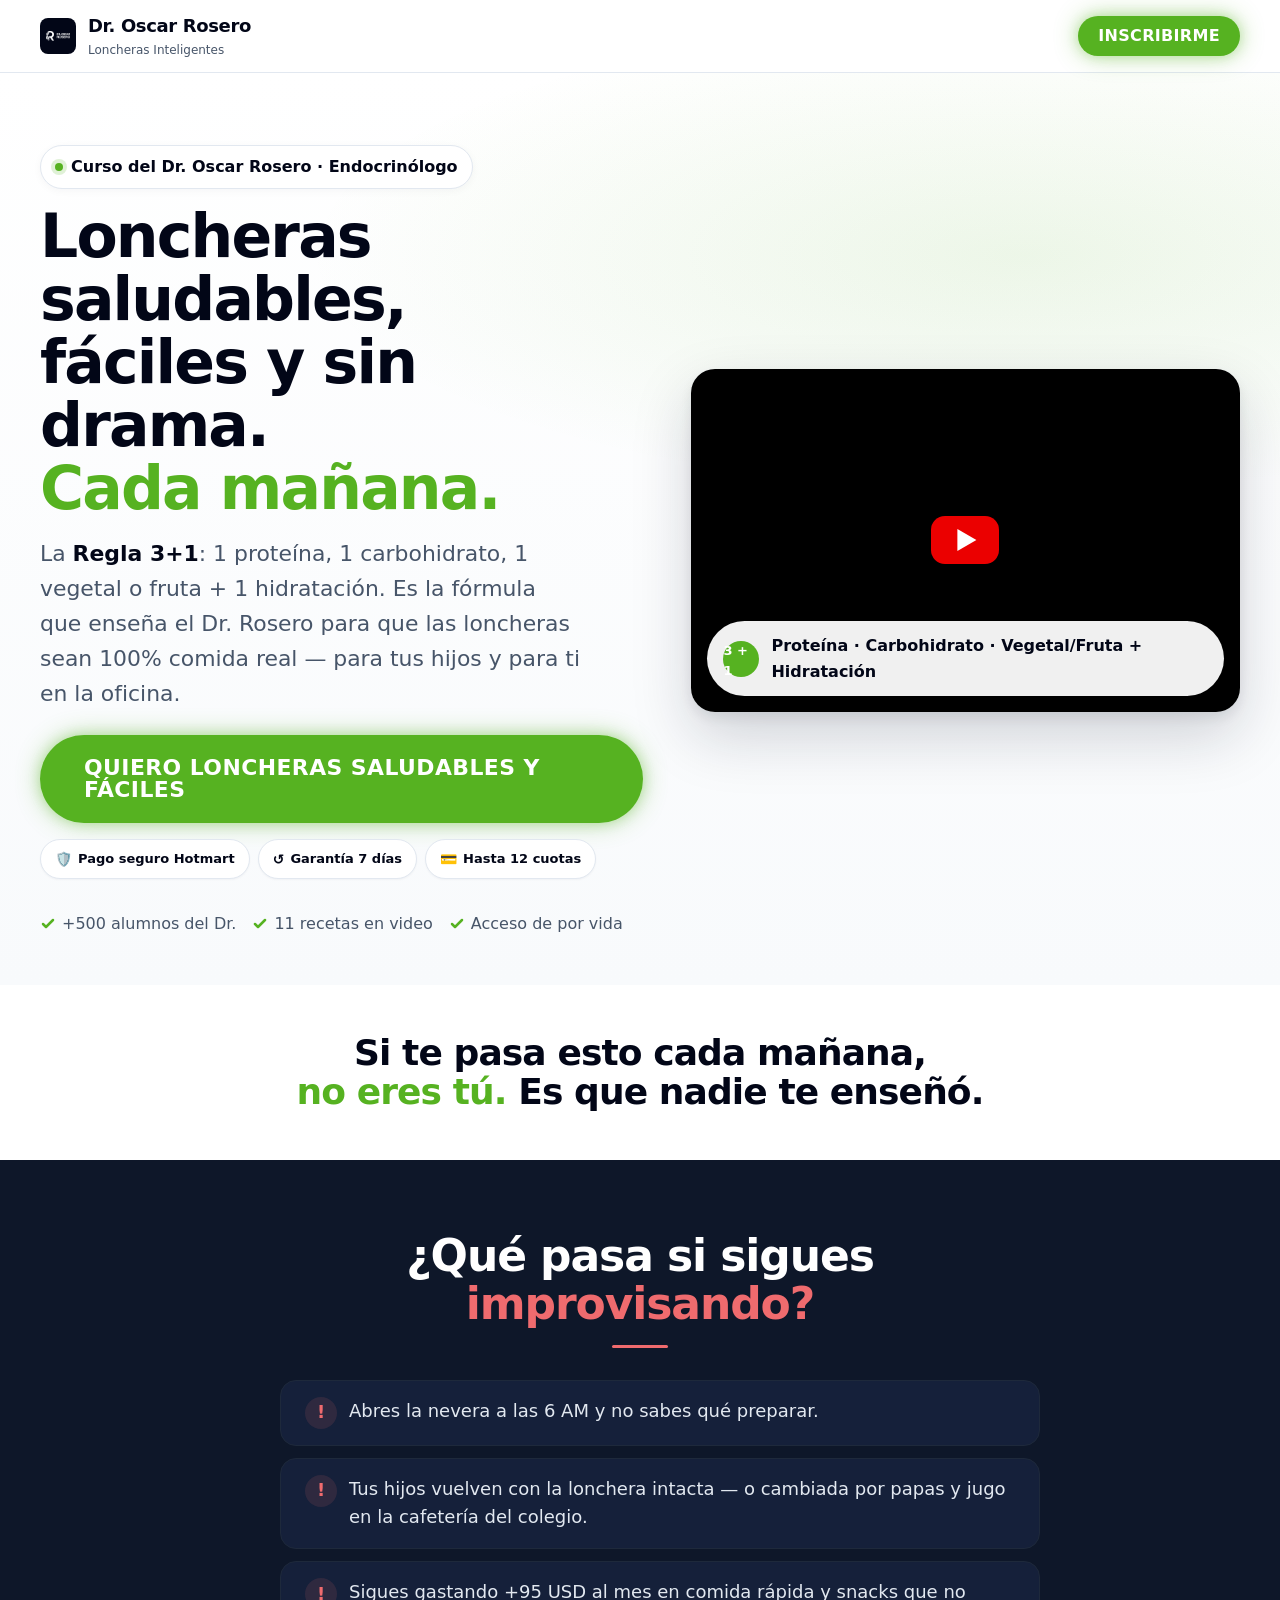
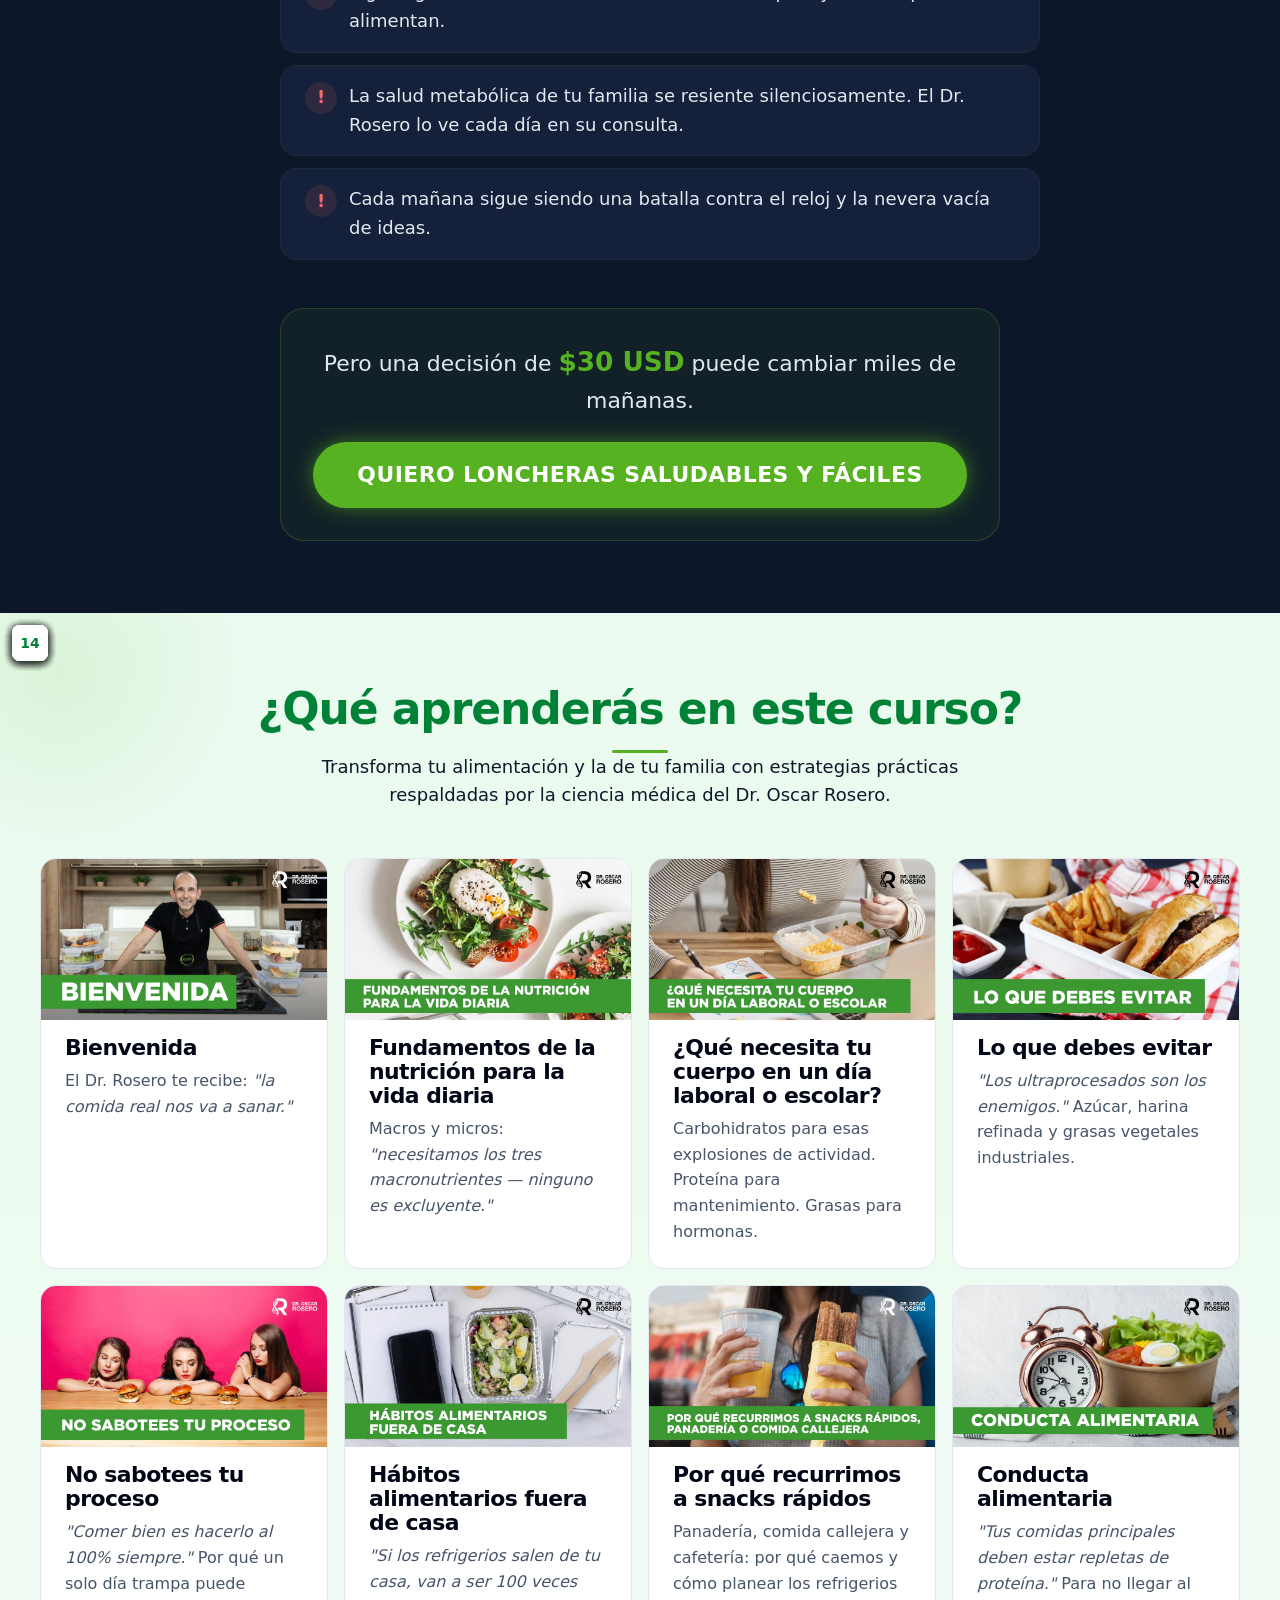
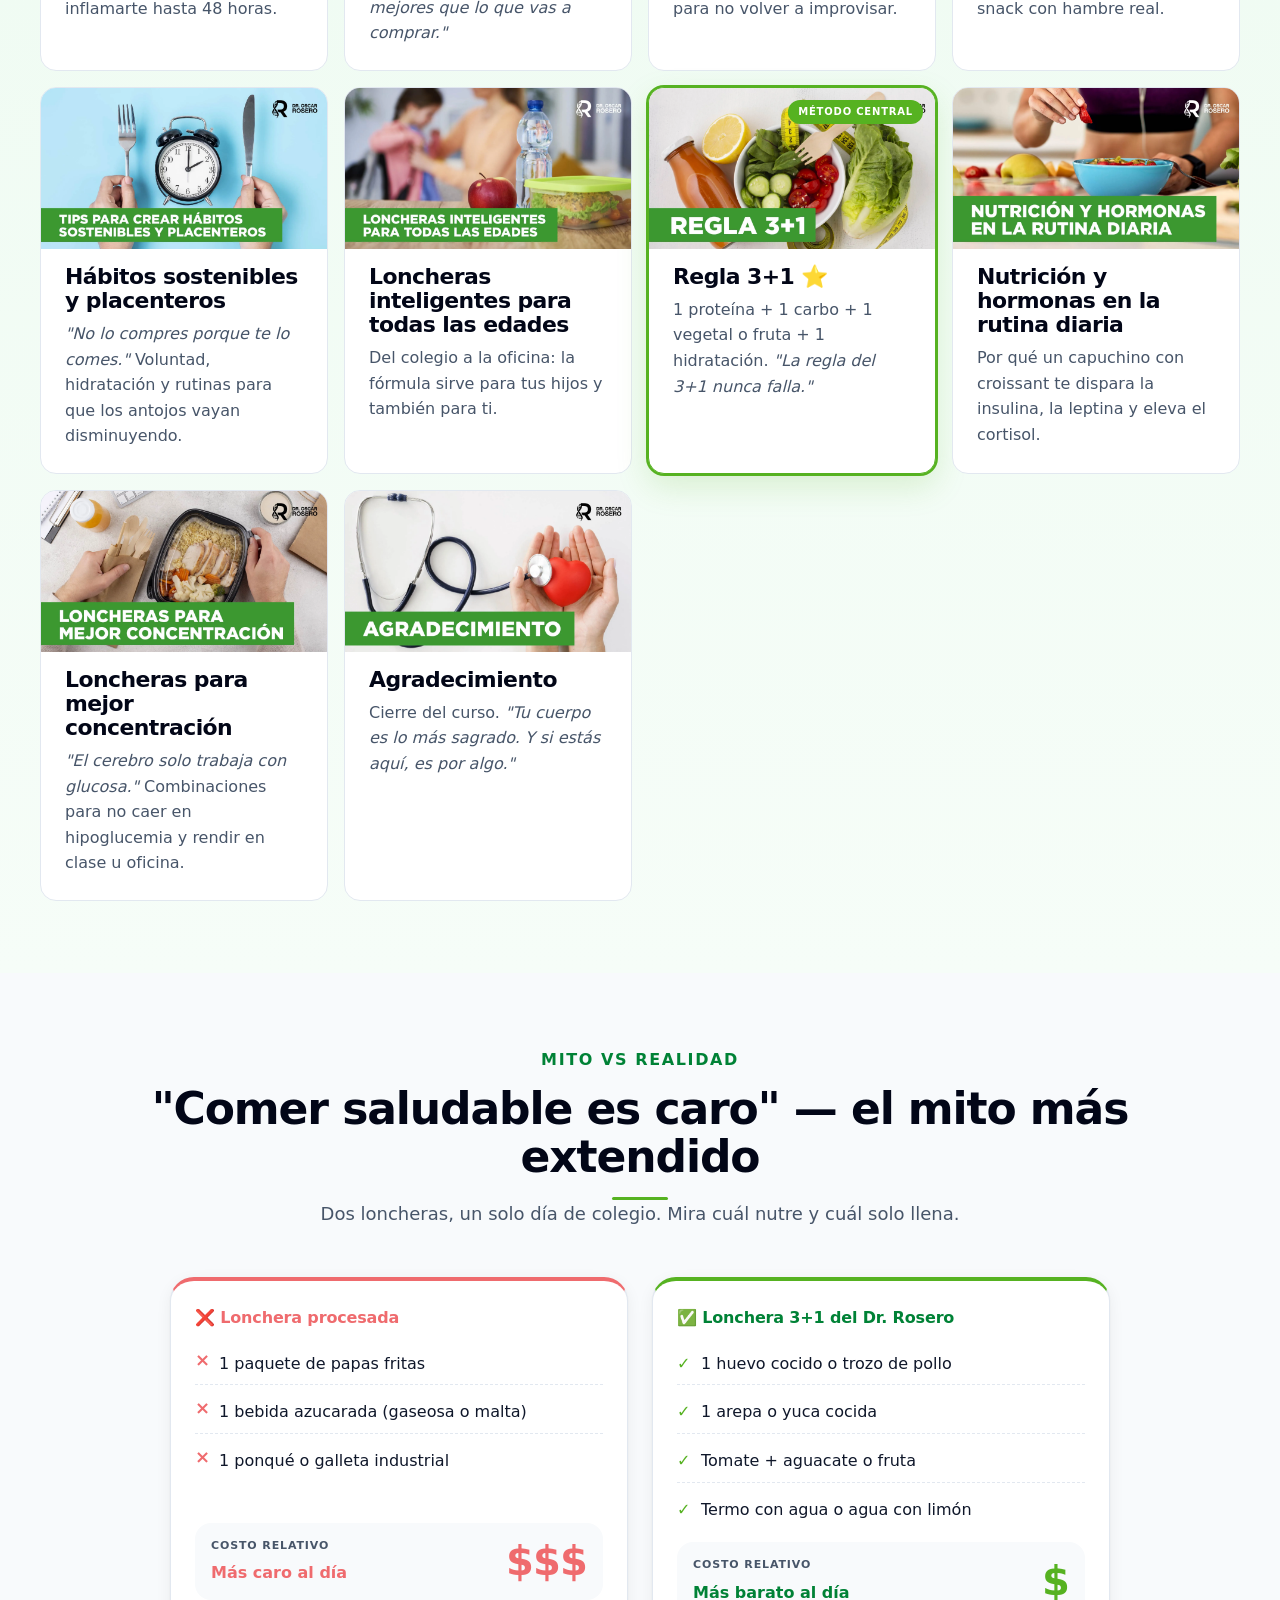
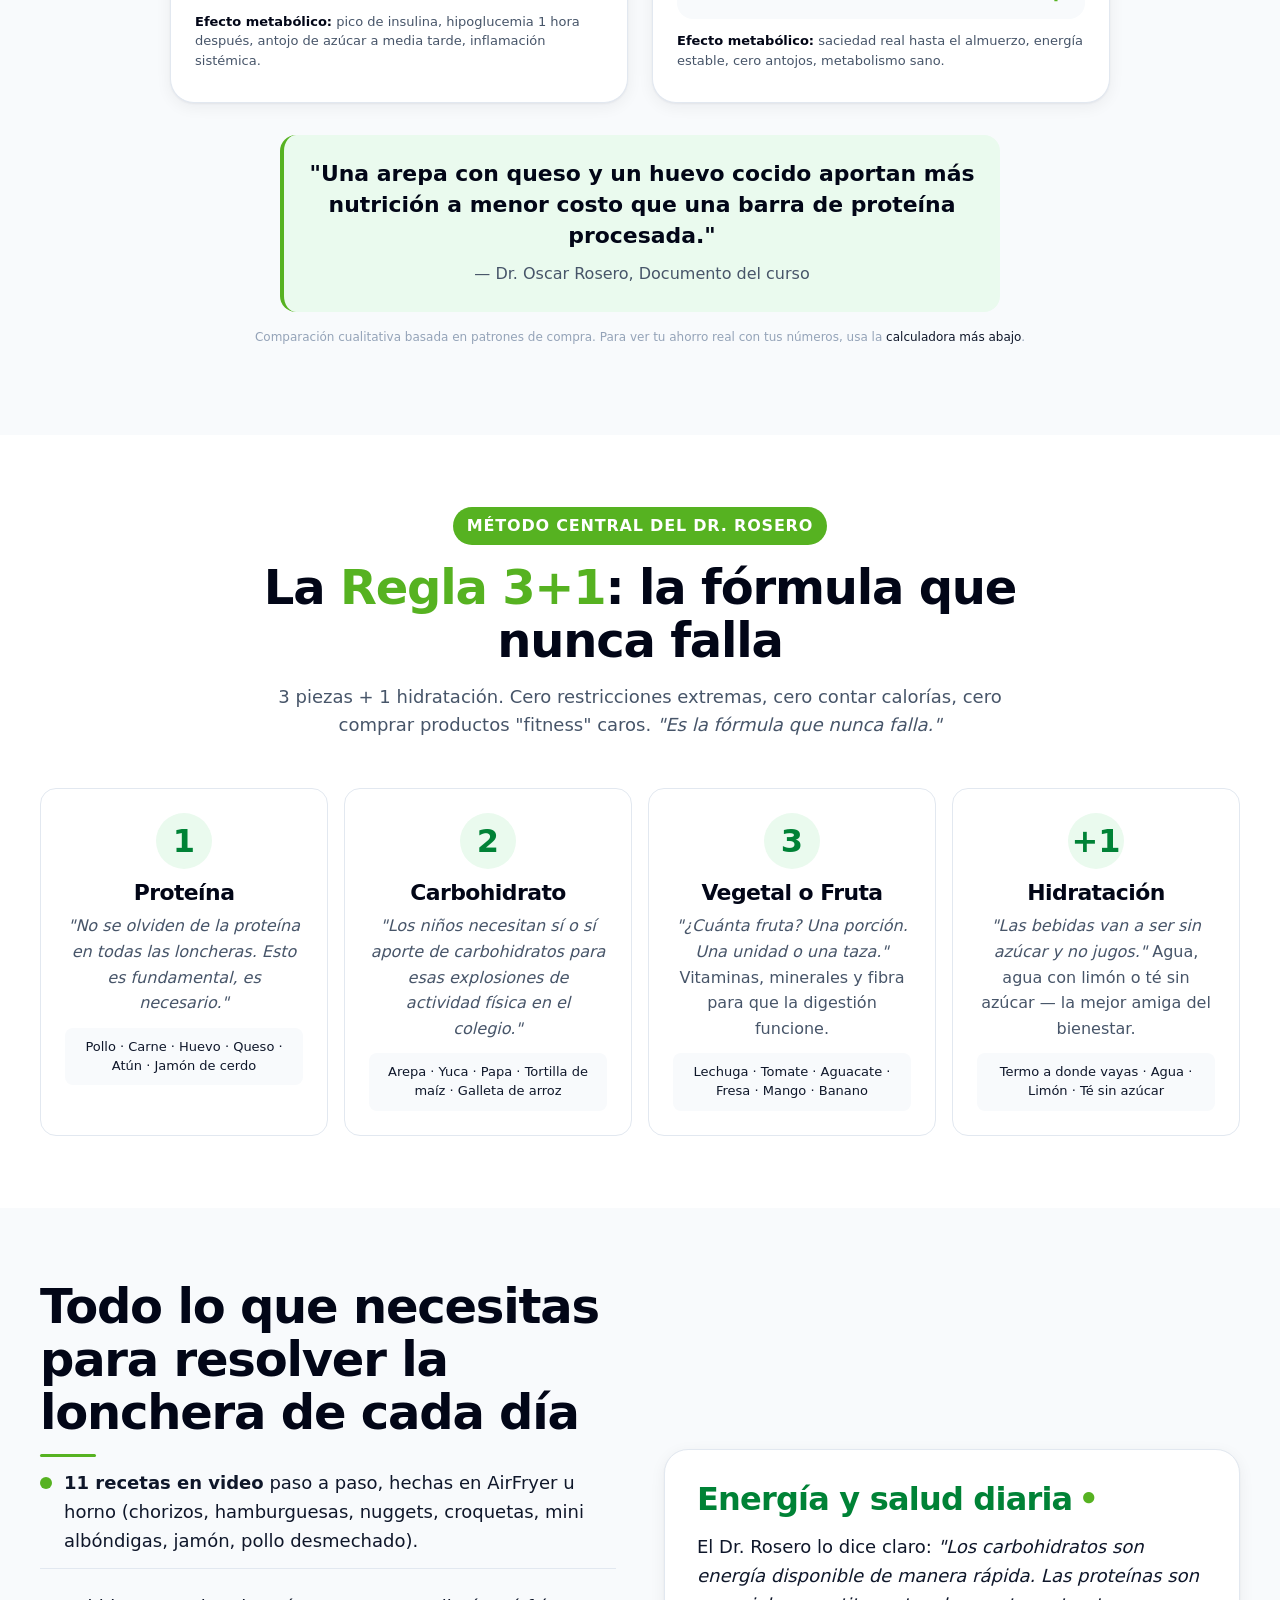
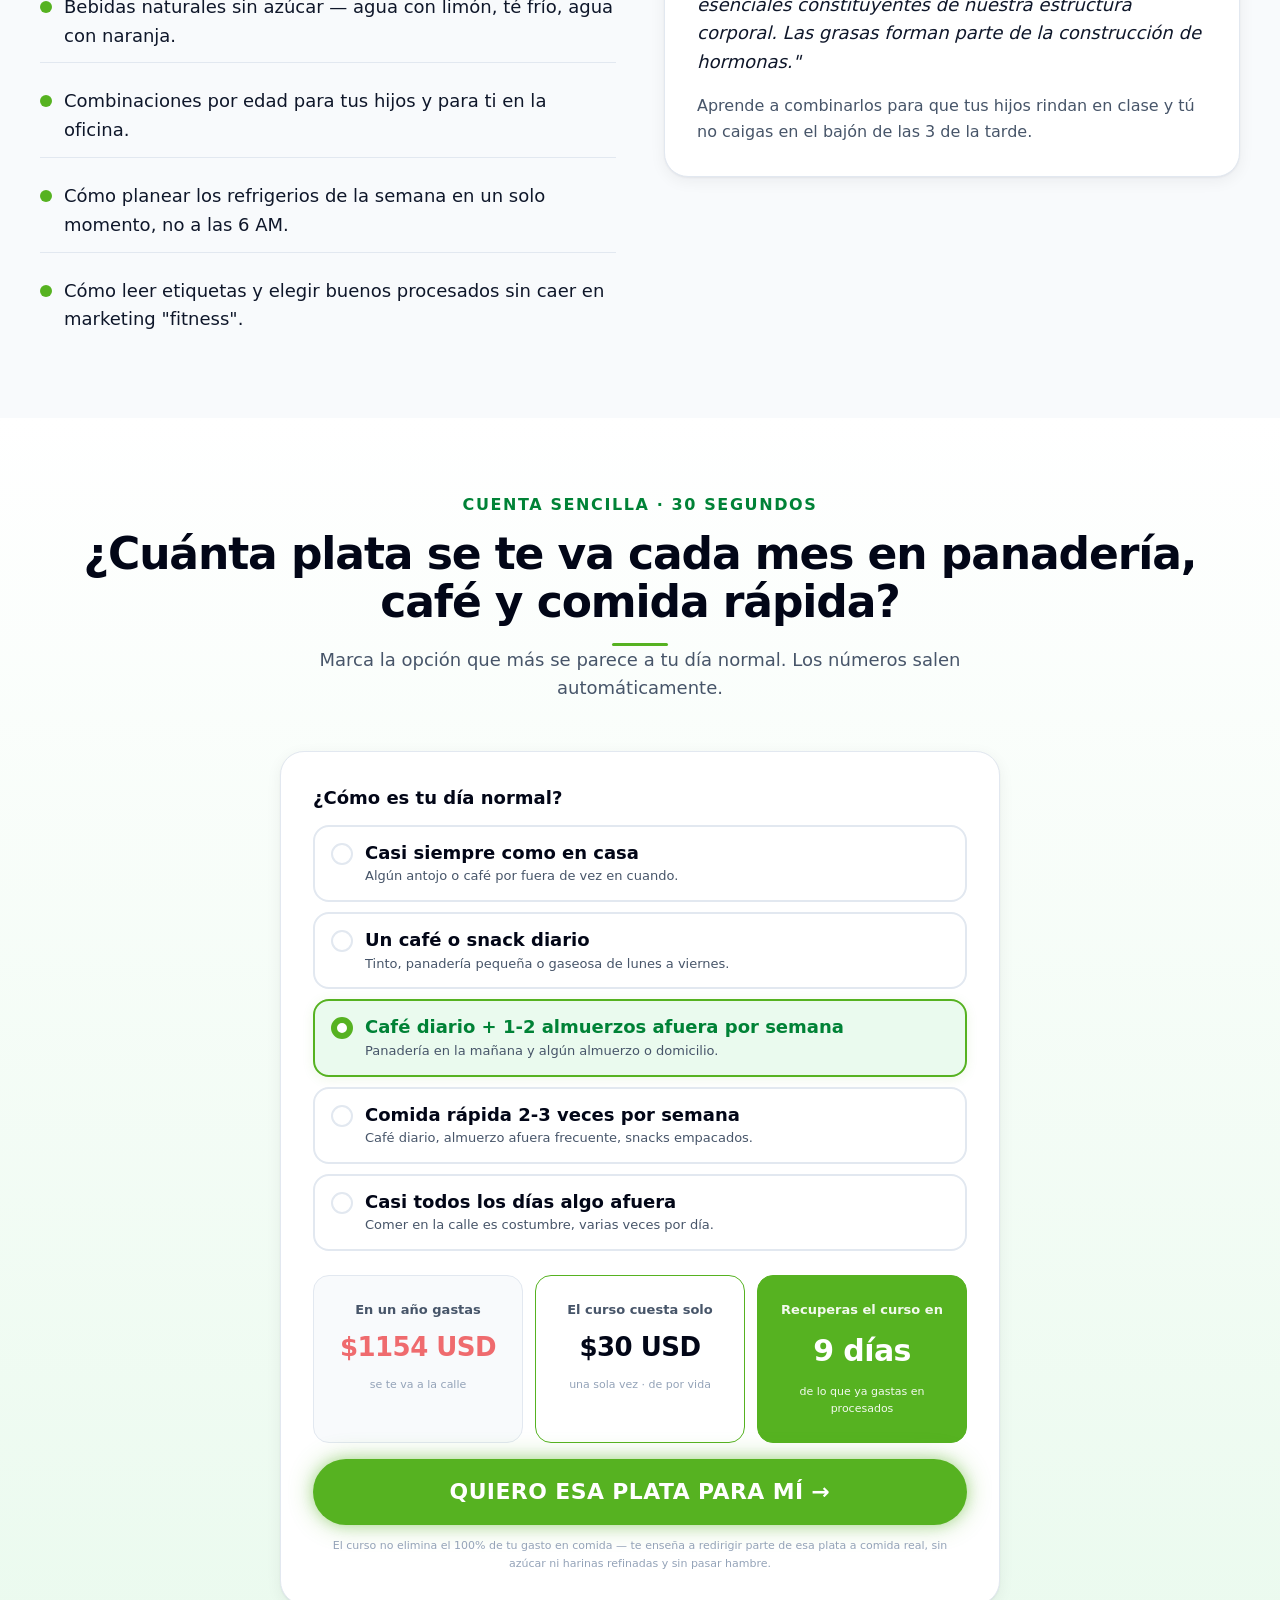
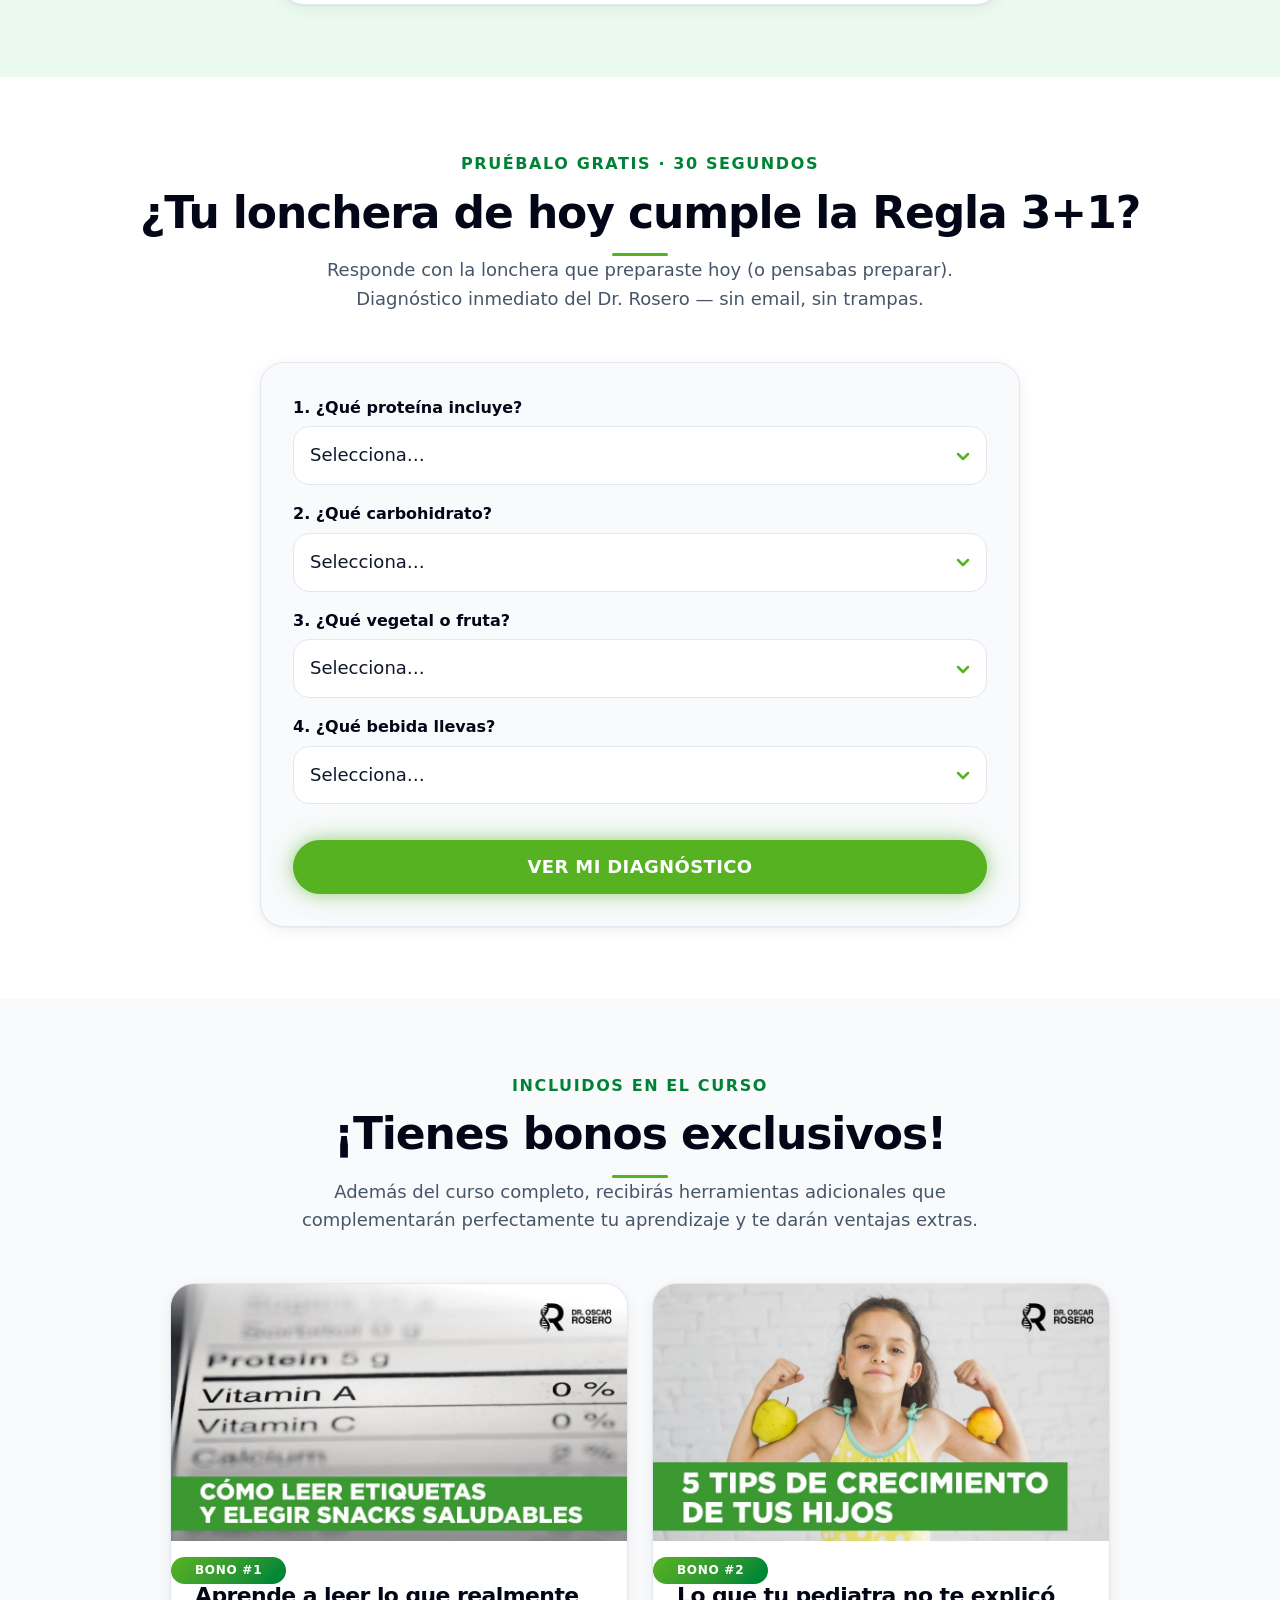
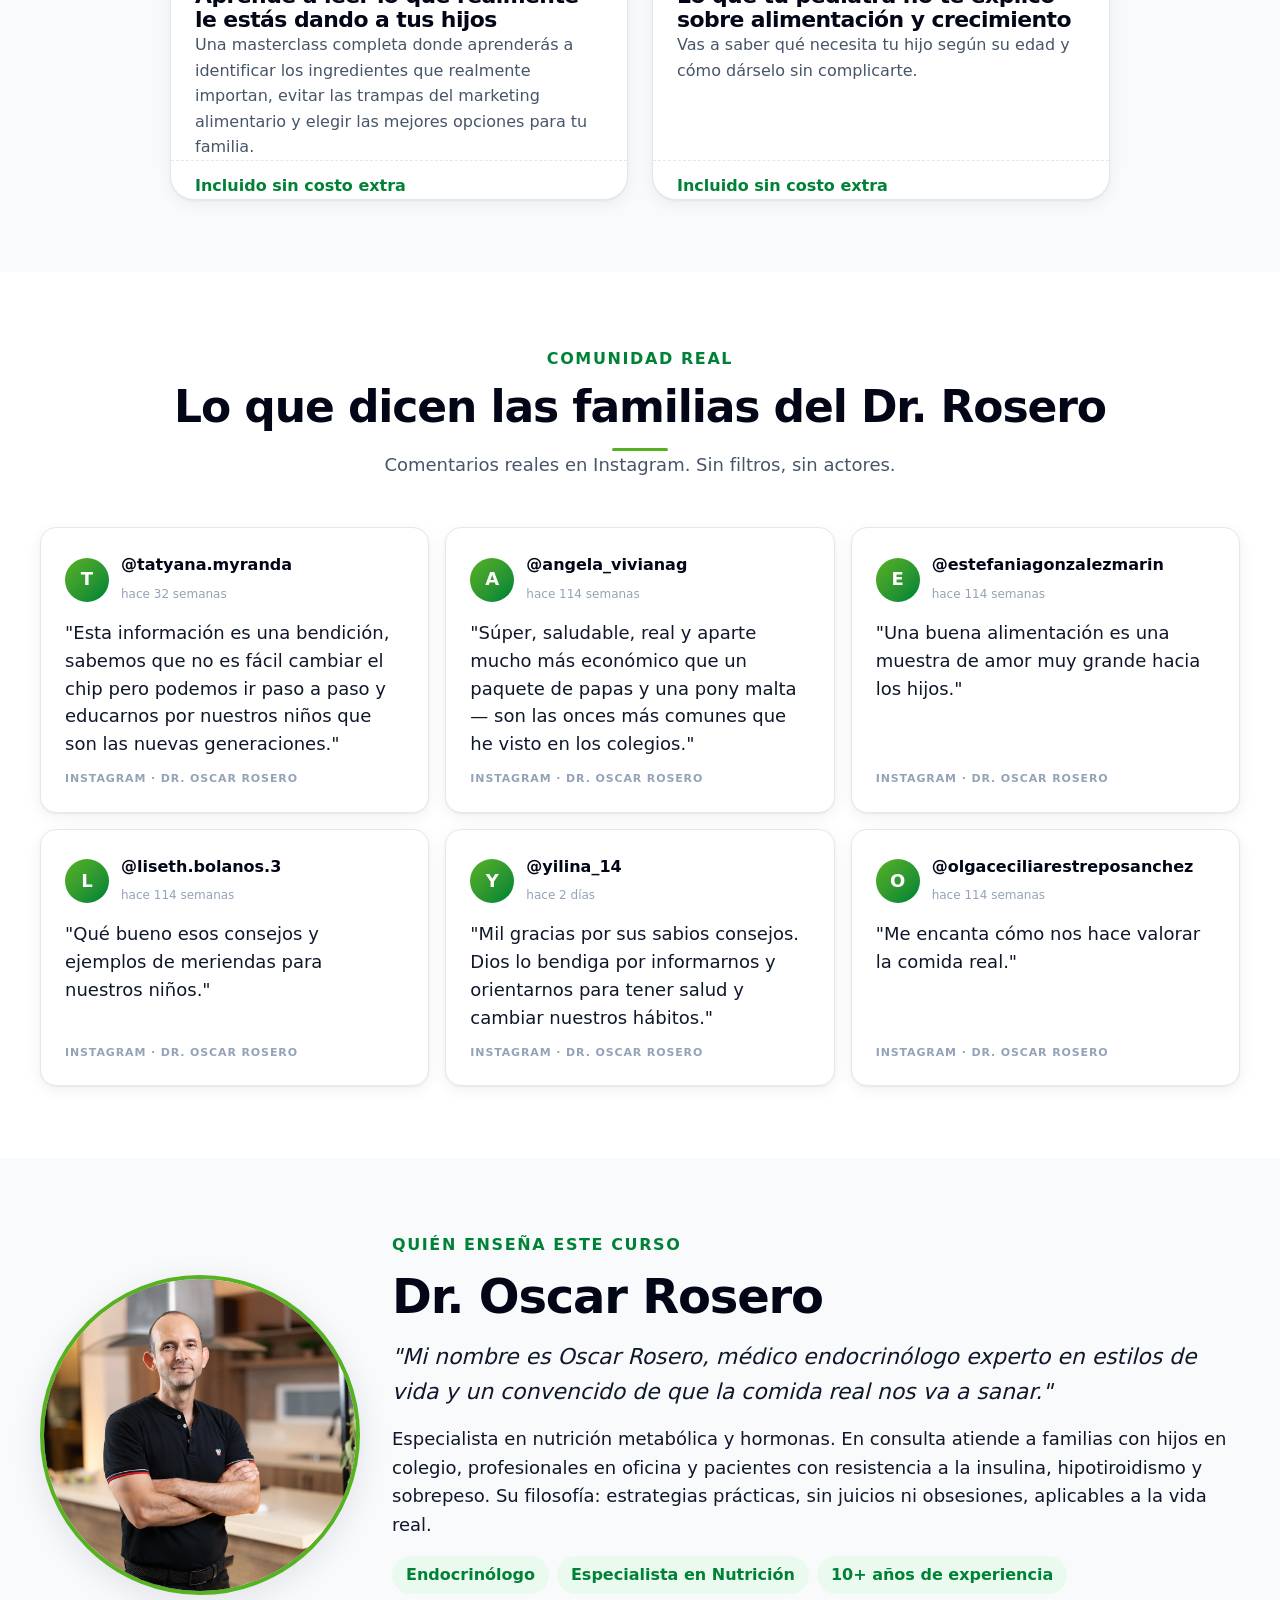
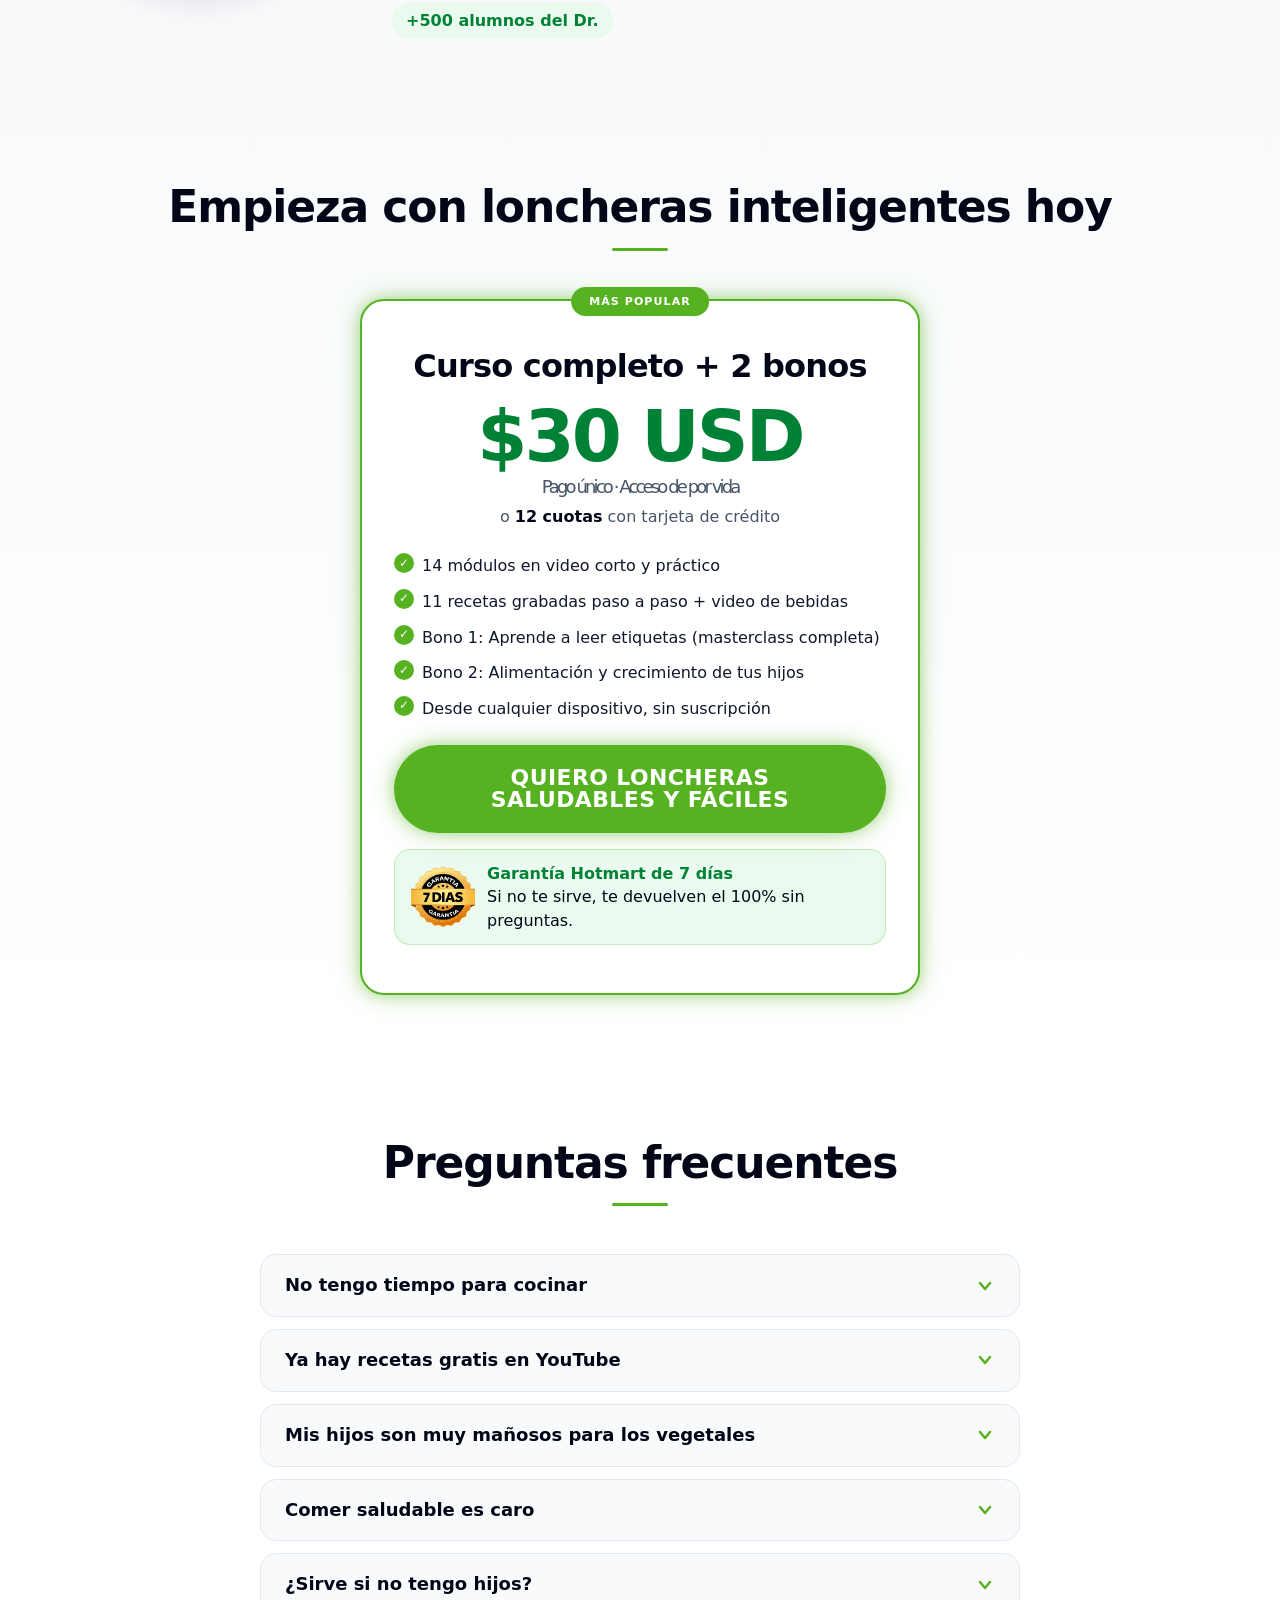
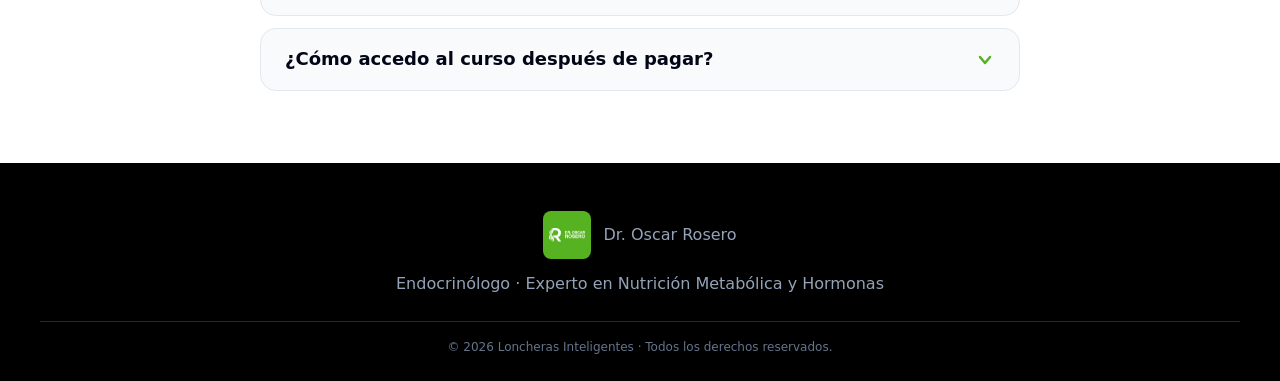
==== index.html @ 7dd89974 "Initial preview deploy: landing Dr. Rosero" ====
<!doctype html>
<html lang="es-CO">
<head>
  <meta charset="utf-8" />
  <meta name="viewport" content="width=device-width, initial-scale=1, viewport-fit=cover" />
  <meta name="theme-color" content="#56b221" />
  <meta name="color-scheme" content="light" />

  <title>Loncheras Inteligentes — Dr. Oscar Rosero | Nutrición Práctica para Todas las Edades</title>
  <meta name="description" content="Aprende la Regla 3+1 del Dr. Oscar Rosero (médico endocrinólogo) y prepara loncheras saludables, fáciles y sin drama cada mañana. Acceso de por vida, 11 recetas en video y 7 días de garantía Hotmart." />
  <meta name="author" content="Dr. Oscar Rosero" />
  <meta name="robots" content="index, follow, max-image-preview:large" />
  <link rel="canonical" href="https://academiacomidareal.com/cursoloncheras/" />

  <meta property="og:site_name" content="Academia Comida Real" />
  <meta property="og:title" content="Loncheras Inteligentes — Método 3+1 del Dr. Oscar Rosero" />
  <meta property="og:description" content="Loncheras saludables, fáciles y sin drama cada mañana. La Regla 3+1 del Dr. Oscar Rosero (endocrinólogo) — 11 recetas en video, 2 bonos, garantía 7 días y acceso de por vida por $30 USD." />
  <meta property="og:type" content="website" />
  <meta property="og:locale" content="es_CO" />
  <meta property="og:url" content="https://academiacomidareal.com/cursoloncheras/" />
  <meta property="og:image" content="https://academiacomidareal.com/cursoloncheras/_astro/fondoherohd.DjrrRnXe.png" />
  <meta property="og:image:alt" content="Dr. Oscar Rosero en su cocina, rodeado de loncheras inteligentes preparadas con la Regla 3+1." />

  <meta name="twitter:card" content="summary_large_image" />
  <meta name="twitter:title" content="Loncheras Inteligentes — Método 3+1 del Dr. Oscar Rosero" />
  <meta name="twitter:description" content="Loncheras saludables, fáciles y sin drama cada mañana. La Regla 3+1 del Dr. Rosero — 11 recetas, garantía 7 días, $30 USD." />
  <meta name="twitter:image" content="https://academiacomidareal.com/cursoloncheras/_astro/fondoherohd.DjrrRnXe.png" />
  <meta name="twitter:image:alt" content="Dr. Oscar Rosero en su cocina con loncheras inteligentes." />

  <link rel="apple-touch-icon" sizes="180x180" href="assets/imgs/logo-doc.webp" />

  <link rel="preconnect" href="https://i.ytimg.com" />
  <link rel="preload" as="image" href="assets/imgs/hero-bg.png" fetchpriority="high" />
  <link rel="stylesheet" href="styles/styles.css" />
  <link rel="icon" href="data:image/svg+xml,%3Csvg xmlns='http://www.w3.org/2000/svg' viewBox='0 0 32 32'%3E%3Crect width='32' height='32' fill='%2356b221'/%3E%3Ctext x='16' y='22' font-family='sans-serif' font-weight='800' font-size='16' text-anchor='middle' fill='white'%3ER%3C/text%3E%3C/svg%3E" />

  <script src="scripts/lite-yt.js" defer></script>
  <script src="scripts/currency-switcher.js" defer></script>
  <script src="scripts/calculadora.js" defer></script>
  <script src="scripts/test-3plus1.js" defer></script>
  <script src="scripts/sticky-cta.js" defer></script>

  <script type="application/ld+json">
  {
    "@context": "https://schema.org",
    "@graph": [
      {
        "@type": "Physician",
        "@id": "https://academiacomidareal.com/#dr-oscar-rosero",
        "name": "Dr. Oscar Rosero",
        "givenName": "Oscar",
        "familyName": "Rosero",
        "honorificPrefix": "Dr.",
        "jobTitle": "Médico Endocrinólogo y Experto en Nutrición",
        "medicalSpecialty": "Endocrinology",
        "description": "Médico endocrinólogo, especialista en nutrición metabólica y hormonas. Atiende a familias con hijos en colegio, profesionales en oficina y pacientes con resistencia a la insulina, hipotiroidismo y sobrepeso.",
        "image": "https://academiacomidareal.com/cursoloncheras/_astro/perfil.C2W6YvTV_1BhHdY.webp",
        "url": "https://academiacomidareal.com/"
      },
      {
        "@type": "Course",
        "name": "Loncheras Inteligentes: Nutrición Práctica para Todas las Edades",
        "description": "Curso del Dr. Oscar Rosero (médico endocrinólogo) que enseña la Regla 3+1 para preparar loncheras nutritivas, prácticas y reales en menos de 10 minutos al día.",
        "url": "https://academiacomidareal.com/cursoloncheras/",
        "image": "https://academiacomidareal.com/cursoloncheras/_astro/fondoherohd.DjrrRnXe.png",
        "inLanguage": "es-CO",
        "educationalLevel": "Beginner",
        "audience": {
          "@type": "EducationalAudience",
          "educationalRole": "Madres, padres, profesionales y estudiantes"
        },
        "provider": {
          "@type": "Organization",
          "name": "Academia Comida Real",
          "url": "https://academiacomidareal.com/"
        },
        "instructor": { "@id": "https://academiacomidareal.com/#dr-oscar-rosero" },
        "hasCourseInstance": {
          "@type": "CourseInstance",
          "courseMode": "Online",
          "courseWorkload": "PT3H",
          "inLanguage": "es-CO",
          "offers": {
            "@type": "Offer",
            "price": "30",
            "priceCurrency": "USD",
            "availability": "https://schema.org/InStock",
            "url": "https://pay.hotmart.com/K100999555X",
            "validFrom": "2026-01-01"
          }
        },
        "offers": {
          "@type": "Offer",
          "price": "30",
          "priceCurrency": "USD",
          "availability": "https://schema.org/InStock",
          "url": "https://pay.hotmart.com/K100999555X"
        }
      },
      {
        "@type": "FAQPage",
        "mainEntity": [
          {
            "@type": "Question",
            "name": "No tengo tiempo para cocinar",
            "acceptedAnswer": {
              "@type": "Answer",
              "text": "El Dr. Rosero lo dice claro: si los refrigerios salen de tu casa son 100 veces mejores. Las recetas duran entre 5 y 15 minutos, usan ingredientes que ya tienes y muchas se preparan con AirFryer u horno. La clase de hábitos sostenibles te enseña a planear los refrigerios de la semana en un solo momento."
            }
          },
          {
            "@type": "Question",
            "name": "Ya hay recetas gratis en YouTube",
            "acceptedAnswer": {
              "@type": "Answer",
              "text": "Recetas sí. Lo que no encuentras gratis es el sistema: la Regla 3+1, el orden correcto de los alimentos, las combinaciones por edad y qué hacer si tu hijo tiene sobrepeso, hipotiroidismo o resistencia a la insulina. Aquí compras un protocolo médico validado por un endocrinólogo."
            }
          },
          {
            "@type": "Question",
            "name": "Mis hijos son muy mañosos para los vegetales",
            "acceptedAnswer": {
              "@type": "Answer",
              "text": "El Dr. Rosero lo responde literal: al convertir esas verduras en muffins salados o croquetas, los niños las consumen sin problema. El curso incluye recetas pensadas para niños selectivos: muffins de espinaca y queso, croquetas de atún, mini albóndigas, nuggets caseros."
            }
          },
          {
            "@type": "Question",
            "name": "Comer saludable es caro",
            "acceptedAnswer": {
              "@type": "Answer",
              "text": "Es el mito más arraigado. El Dr. Rosero responde: una arepa con queso y un huevo cocido aportan más nutrición a menor costo que una barra de proteína procesada. Además el Bono 1 te enseña a leer etiquetas y comprar buenos procesados sin caer en marketing engañoso."
            }
          },
          {
            "@type": "Question",
            "name": "¿Sirve si no tengo hijos?",
            "acceptedAnswer": {
              "@type": "Answer",
              "text": "Sí. El método aplica igual para adultos en oficina, estudiantes universitarios y cualquier persona que necesite comer fuera de casa con energía estable, sin caer en café+croissant a media mañana."
            }
          },
          {
            "@type": "Question",
            "name": "¿Cómo accedo al curso después de pagar?",
            "acceptedAnswer": {
              "@type": "Answer",
              "text": "Inmediatamente. El pago se procesa por Hotmart con tarjeta de crédito hasta 12 cuotas, PSE, Nequi o débito. Recibes acceso de por vida desde cualquier dispositivo. Si por cualquier razón no te sirve, tienes 7 días de garantía Hotmart con devolución del 100% sin preguntas."
            }
          }
        ]
      }
    ]
  }
  </script>
</head>
<body>

  <a class="sr-only" href="#contenido">Saltar al contenido</a>

  <!-- ============== HEADER ============== -->
  <header class="site-header">
    <div class="container site-header__inner">
      <a class="brand" href="/" aria-label="Inicio · Dr. Oscar Rosero">
        <img class="brand-logo" src="assets/imgs/logo-doc.webp" alt="Dr. Oscar Rosero – Loncheras Inteligentes" width="36" height="36" />
        <span>
          Dr. Oscar Rosero
          <small>Loncheras Inteligentes</small>
        </span>
      </a>
      <nav class="header-actions" aria-label="Navegación principal">
        <a class="btn header-cta" href="https://pay.hotmart.com/K100999555X" target="_blank" rel="noopener noreferrer">Inscribirme</a>
      </nav>
    </div>
  </header>

  <main id="contenido">

    <!-- ============== HERO (split layout) ============== -->
    <section class="hero" id="hero" aria-labelledby="hero-title">
      <div class="container hero__grid">
        <div class="hero__copy">
          <span class="hero__badge">
            <span class="hero__badge-dot" aria-hidden="true"></span>
            Curso del Dr. Oscar Rosero · Endocrinólogo
          </span>
          <h1 id="hero-title">
            Loncheras saludables,<br>
            fáciles y sin drama.<br>
            <span class="accent">Cada mañana.</span>
          </h1>
          <p class="hero__sub">
            La <strong>Regla 3+1</strong>: 1 proteína, 1 carbohidrato, 1 vegetal o fruta + 1 hidratación. Es la fórmula que enseña el Dr. Rosero para que las loncheras sean 100% comida real — para tus hijos y para ti en la oficina.
          </p>
          <div class="hero__cta-row">
            <a class="btn btn--lg" href="#oferta">Quiero loncheras saludables y fáciles</a>
          </div>
          <div class="trust-badges" aria-label="Garantías y respaldo">
            <span class="trust-badge"><span class="trust-badge__icon">🛡️</span> Pago seguro Hotmart</span>
            <span class="trust-badge"><span class="trust-badge__icon">↺</span> Garantía 7 días</span>
            <span class="trust-badge"><span class="trust-badge__icon">💳</span> Hasta 12 cuotas</span>
          </div>
          <ul class="hero__trust">
            <li>+500 alumnos del Dr.</li>
            <li>11 recetas en video</li>
            <li>Acceso de por vida</li>
          </ul>
        </div>

        <figure class="hero__visual">
          <lite-youtube
            videoid="yyLKWh-pckg"
            title="Curso Loncheras Inteligentes — Dr. Oscar Rosero"
            style="background-image: url('assets/imgs/hero-bg.png')">
            <span class="sr-only">Reproducir video de presentación del Dr. Oscar Rosero</span>
          </lite-youtube>
          <figcaption class="hero__caption" aria-hidden="true">
            <span class="hero__caption-rule">3 + 1</span>
            <span>Proteína · Carbohidrato · Vegetal/Fruta + Hidratación</span>
          </figcaption>
        </figure>
      </div>
    </section>

    <!-- ============== TRANSITION: "no eres tú" ============== -->
    <section class="transition-section" id="transicion" aria-labelledby="transicion-title">
      <div class="container">
        <h2 id="transicion-title">
          Si te pasa esto cada mañana,<br>
          <span class="green">no eres tú.</span> Es que nadie te enseñó.
        </h2>
      </div>
    </section>

    <!-- ============== PAIN POINTS (sección oscura) ============== -->
    <section class="dark-section" id="dolor" aria-labelledby="pain-title">
      <div class="container">
        <h2 id="pain-title">
          ¿Qué pasa si sigues<br>
          <span class="coral">improvisando?</span>
        </h2>
        <div class="divider-dot"></div>

        <ul class="pain-list">
          <li class="pain-item">
            <span class="pain-item__icon" aria-hidden="true">!</span>
            <span>Abres la nevera a las 6 AM y no sabes qué preparar.</span>
          </li>
          <li class="pain-item">
            <span class="pain-item__icon" aria-hidden="true">!</span>
            <span>Tus hijos vuelven con la lonchera intacta — o cambiada por papas y jugo en la cafetería del colegio.</span>
          </li>
          <li class="pain-item">
            <span class="pain-item__icon" aria-hidden="true">!</span>
            <span>Sigues gastando +95 USD al mes en comida rápida y snacks que no alimentan.</span>
          </li>
          <li class="pain-item">
            <span class="pain-item__icon" aria-hidden="true">!</span>
            <span>La salud metabólica de tu familia se resiente silenciosamente. El Dr. Rosero lo ve cada día en su consulta.</span>
          </li>
          <li class="pain-item">
            <span class="pain-item__icon" aria-hidden="true">!</span>
            <span>Cada mañana sigue siendo una batalla contra el reloj y la nevera vacía de ideas.</span>
          </li>
        </ul>

        <div class="midcta">
          <p>Pero una decisión de <strong>$30 USD</strong> puede cambiar miles de mañanas.</p>
          <a class="btn btn--lg" href="#oferta">Quiero loncheras saludables y fáciles</a>
        </div>
      </div>
    </section>

    <!-- ============== ¿QUÉ APRENDERÁS? ============== -->
    <section class="learn-section" aria-labelledby="learn-title">
      <div class="container">
        <div class="section-head">
          <h2 id="learn-title">¿Qué aprenderás en este curso?</h2>
          <div class="divider-dot"></div>
          <p>Transforma tu alimentación y la de tu familia con estrategias prácticas respaldadas por la ciencia médica del Dr. Oscar Rosero.</p>
        </div>

        <!-- 14 módulos en grid responsive (sin carrusel) — thumbnails reales -->
        <div class="modules-grid">
          <article class="module-card">
            <div class="module-card__thumb"><img src="assets/imgs/mod-01-bienvenida.webp" alt="Bienvenida" loading="lazy" width="640" height="360"/></div>
            <span class="module-card__num">01</span>
            <h3>Bienvenida</h3>
            <p>El Dr. Rosero te recibe: <em>"la comida real nos va a sanar."</em></p>
          </article>
          <article class="module-card">
            <div class="module-card__thumb"><img src="assets/imgs/mod-02-fundamentos.webp" alt="Fundamentos de la nutrición" loading="lazy" width="640" height="360"/></div>
            <span class="module-card__num">02</span>
            <h3>Fundamentos de la nutrición para la vida diaria</h3>
            <p>Macros y micros: <em>"necesitamos los tres macronutrientes — ninguno es excluyente."</em></p>
          </article>
          <article class="module-card">
            <div class="module-card__thumb"><img src="assets/imgs/mod-03-cuerpo.webp" alt="Qué necesita tu cuerpo" loading="lazy" width="640" height="360"/></div>
            <span class="module-card__num">03</span>
            <h3>¿Qué necesita tu cuerpo en un día laboral o escolar?</h3>
            <p>Carbohidratos para esas explosiones de actividad. Proteína para mantenimiento. Grasas para hormonas.</p>
          </article>
          <article class="module-card">
            <div class="module-card__thumb"><img src="assets/imgs/mod-04-evitar.webp" alt="Lo que debes evitar" loading="lazy" width="640" height="360"/></div>
            <span class="module-card__num">04</span>
            <h3>Lo que debes evitar</h3>
            <p><em>"Los ultraprocesados son los enemigos."</em> Azúcar, harina refinada y grasas vegetales industriales.</p>
          </article>
          <article class="module-card">
            <div class="module-card__thumb"><img src="assets/imgs/mod-05-saboteo.webp" alt="No sabotees tu proceso" loading="lazy" width="640" height="360"/></div>
            <span class="module-card__num">05</span>
            <h3>No sabotees tu proceso</h3>
            <p><em>"Comer bien es hacerlo al 100% siempre."</em> Por qué un solo día trampa puede inflamarte hasta 48 horas.</p>
          </article>
          <article class="module-card">
            <div class="module-card__thumb"><img src="assets/imgs/mod-06-fuera-casa.webp" alt="Hábitos fuera de casa" loading="lazy" width="640" height="360"/></div>
            <span class="module-card__num">06</span>
            <h3>Hábitos alimentarios fuera de casa</h3>
            <p><em>"Si los refrigerios salen de tu casa, van a ser 100 veces mejores que lo que vas a comprar."</em></p>
          </article>
          <article class="module-card">
            <div class="module-card__thumb"><img src="assets/imgs/mod-07-snacks.webp" alt="Snacks rápidos" loading="lazy" width="640" height="360"/></div>
            <span class="module-card__num">07</span>
            <h3>Por qué recurrimos a snacks rápidos</h3>
            <p>Panadería, comida callejera y cafetería: por qué caemos y cómo planear los refrigerios para no volver a improvisar.</p>
          </article>
          <article class="module-card">
            <div class="module-card__thumb"><img src="assets/imgs/mod-08-conducta.webp" alt="Conducta alimentaria" loading="lazy" width="640" height="360"/></div>
            <span class="module-card__num">08</span>
            <h3>Conducta alimentaria</h3>
            <p><em>"Tus comidas principales deben estar repletas de proteína."</em> Para no llegar al snack con hambre real.</p>
          </article>
          <article class="module-card">
            <div class="module-card__thumb"><img src="assets/imgs/mod-09-habitos.webp" alt="Hábitos sostenibles" loading="lazy" width="640" height="360"/></div>
            <span class="module-card__num">09</span>
            <h3>Hábitos sostenibles y placenteros</h3>
            <p><em>"No lo compres porque te lo comes."</em> Voluntad, hidratación y rutinas para que los antojos vayan disminuyendo.</p>
          </article>
          <article class="module-card">
            <div class="module-card__thumb"><img src="assets/imgs/mod-10-edades.webp" alt="Loncheras para todas las edades" loading="lazy" width="640" height="360"/></div>
            <span class="module-card__num">10</span>
            <h3>Loncheras inteligentes para todas las edades</h3>
            <p>Del colegio a la oficina: la fórmula sirve para tus hijos y también para ti.</p>
          </article>
          <article class="module-card is-feature">
            <div class="module-card__thumb"><img src="assets/imgs/mod-11-regla-3-1.webp" alt="Regla 3+1" loading="lazy" width="640" height="360"/></div>
            <span class="module-card__num">11</span>
            <h3>Regla 3+1 ⭐</h3>
            <p>1 proteína + 1 carbo + 1 vegetal o fruta + 1 hidratación. <em>"La regla del 3+1 nunca falla."</em></p>
          </article>
          <article class="module-card">
            <div class="module-card__thumb"><img src="assets/imgs/mod-12-hormonas.webp" alt="Nutrición y hormonas" loading="lazy" width="640" height="360"/></div>
            <span class="module-card__num">12</span>
            <h3>Nutrición y hormonas en la rutina diaria</h3>
            <p>Por qué un capuchino con croissant te dispara la insulina, la leptina y eleva el cortisol.</p>
          </article>
          <article class="module-card">
            <div class="module-card__thumb"><img src="assets/imgs/mod-13-concentracion.webp" alt="Loncheras para concentración" loading="lazy" width="640" height="360"/></div>
            <span class="module-card__num">13</span>
            <h3>Loncheras para mejor concentración</h3>
            <p><em>"El cerebro solo trabaja con glucosa."</em> Combinaciones para no caer en hipoglucemia y rendir en clase u oficina.</p>
          </article>
          <article class="module-card">
            <div class="module-card__thumb"><img src="assets/imgs/mod-14-agradecimiento.webp" alt="Agradecimiento" loading="lazy" width="640" height="360"/></div>
            <span class="module-card__num">14</span>
            <h3>Agradecimiento</h3>
            <p>Cierre del curso. <em>"Tu cuerpo es lo más sagrado. Y si estás aquí, es por algo."</em></p>
          </article>
        </div>
      </div>
    </section>

    <!-- ============== MITO: COMER SANO ES CARO ============== -->
    <section class="mito-section" id="mito" aria-labelledby="mito-title">
      <div class="container">
        <div class="section-head">
          <span class="eyebrow">Mito vs Realidad</span>
          <h2 id="mito-title">"Comer saludable es caro" — el mito más extendido</h2>
          <div class="divider-dot"></div>
          <p>Dos loncheras, un solo día de colegio. Mira cuál nutre y cuál solo llena.</p>
        </div>

        <div class="mito-grid">
          <article class="mito-card mito-card--bad">
            <span class="mito-card__tag">❌ Lonchera procesada</span>
            <ul class="mito-card__list">
              <li>1 paquete de papas fritas</li>
              <li>1 bebida azucarada (gaseosa o malta)</li>
              <li>1 ponqué o galleta industrial</li>
            </ul>
            <div class="mito-card__cost mito-card__cost--bad">
              <span class="mito-card__cost-label">Costo relativo</span>
              <span class="mito-card__cost-bars" aria-label="Costo alto">$$$</span>
              <span class="mito-card__cost-tag">Más caro al día</span>
            </div>
            <p class="mito-card__effect"><strong>Efecto metabólico:</strong> pico de insulina, hipoglucemia 1 hora después, antojo de azúcar a media tarde, inflamación sistémica.</p>
          </article>

          <article class="mito-card mito-card--good">
            <span class="mito-card__tag">✅ Lonchera 3+1 del Dr. Rosero</span>
            <ul class="mito-card__list">
              <li>1 huevo cocido o trozo de pollo</li>
              <li>1 arepa o yuca cocida</li>
              <li>Tomate + aguacate o fruta</li>
              <li>Termo con agua o agua con limón</li>
            </ul>
            <div class="mito-card__cost mito-card__cost--good">
              <span class="mito-card__cost-label">Costo relativo</span>
              <span class="mito-card__cost-bars" aria-label="Costo bajo">$</span>
              <span class="mito-card__cost-tag">Más barato al día</span>
            </div>
            <p class="mito-card__effect"><strong>Efecto metabólico:</strong> saciedad real hasta el almuerzo, energía estable, cero antojos, metabolismo sano.</p>
          </article>
        </div>

        <blockquote class="mito-quote">
          <p>"Una arepa con queso y un huevo cocido aportan más nutrición a menor costo que una barra de proteína procesada."</p>
          <cite>— Dr. Oscar Rosero, Documento del curso</cite>
        </blockquote>

        <p class="mito-disclaimer">Comparación cualitativa basada en patrones de compra. Para ver tu ahorro real con tus números, usa la <a href="#calc">calculadora más abajo</a>.</p>
      </div>
    </section>

    <!-- ============== REGLA 3+1 (NUEVA — destacada) ============== -->
    <section class="regla" id="regla" aria-labelledby="regla-title">
      <div class="container">
        <div class="regla__hero">
          <span class="badge">Método central del Dr. Rosero</span>
          <h2 id="regla-title">
            La <span class="num">Regla 3+1</span>: la fórmula que nunca falla
          </h2>
          <p>3 piezas + 1 hidratación. Cero restricciones extremas, cero contar calorías, cero comprar productos "fitness" caros. <em>"Es la fórmula que nunca falla."</em></p>
        </div>

        <div class="regla-grid">
          <article class="regla-card">
            <div class="regla-card__num">1</div>
            <h3>Proteína</h3>
            <p><em>"No se olviden de la proteína en todas las loncheras. Esto es fundamental, es necesario."</em></p>
            <div class="regla-card__ex">Pollo · Carne · Huevo · Queso · Atún · Jamón de cerdo</div>
          </article>
          <article class="regla-card">
            <div class="regla-card__num">2</div>
            <h3>Carbohidrato</h3>
            <p><em>"Los niños necesitan sí o sí aporte de carbohidratos para esas explosiones de actividad física en el colegio."</em></p>
            <div class="regla-card__ex">Arepa · Yuca · Papa · Tortilla de maíz · Galleta de arroz</div>
          </article>
          <article class="regla-card">
            <div class="regla-card__num">3</div>
            <h3>Vegetal o Fruta</h3>
            <p><em>"¿Cuánta fruta? Una porción. Una unidad o una taza."</em> Vitaminas, minerales y fibra para que la digestión funcione.</p>
            <div class="regla-card__ex">Lechuga · Tomate · Aguacate · Fresa · Mango · Banano</div>
          </article>
          <article class="regla-card">
            <div class="regla-card__num">+1</div>
            <h3>Hidratación</h3>
            <p><em>"Las bebidas van a ser sin azúcar y no jugos."</em> Agua, agua con limón o té sin azúcar — la mejor amiga del bienestar.</p>
            <div class="regla-card__ex">Termo a donde vayas · Agua · Limón · Té sin azúcar</div>
          </article>
        </div>
      </div>
    </section>

    <!-- ============== INCLUYE — bullets verdes ============== -->
    <section class="includes-section">
      <div class="container">
        <div class="includes-grid">
          <div>
            <h2>Todo lo que necesitas para resolver la lonchera de cada día</h2>
            <div class="divider-dot" style="margin-left:0"></div>
            <ul class="includes-list">
              <li><span><strong>11 recetas en video</strong> paso a paso, hechas en AirFryer u horno (chorizos, hamburguesas, nuggets, croquetas, mini albóndigas, jamón, pollo desmechado).</span></li>
              <li><span>Bebidas naturales sin azúcar — agua con limón, té frío, agua con naranja.</span></li>
              <li><span>Combinaciones por edad para tus hijos y para ti en la oficina.</span></li>
              <li><span>Cómo planear los refrigerios de la semana en un solo momento, no a las 6 AM.</span></li>
              <li><span>Cómo leer etiquetas y elegir buenos procesados sin caer en marketing "fitness".</span></li>
            </ul>
          </div>
          <div class="includes-card">
            <h3>Energía y salud diaria</h3>
            <p>El Dr. Rosero lo dice claro: <em>"Los carbohidratos son energía disponible de manera rápida. Las proteínas son esenciales constituyentes de nuestra estructura corporal. Las grasas forman parte de la construcción de hormonas."</em></p>
            <p style="color:var(--ink-muted);font-size:var(--fs-sm);margin:0">Aprende a combinarlos para que tus hijos rindan en clase y tú no caigas en el bajón de las 3 de la tarde.</p>
          </div>
        </div>
      </div>
    </section>

    <!-- ============== CALCULADORA DE AHORRO ============== -->
    <section class="calc-section" id="calc" aria-labelledby="calc-title">
      <div class="container">
        <div class="section-head">
          <span class="eyebrow">Cuenta sencilla · 30 segundos</span>
          <h2 id="calc-title">¿Cuánta plata se te va cada mes en panadería, café y comida rápida?</h2>
          <div class="divider-dot"></div>
          <p>Marca la opción que más se parece a tu día normal. Los números salen automáticamente.</p>
        </div>

        <form class="calc" id="calc-ahorro" novalidate onsubmit="event.preventDefault();return false;">
          <fieldset class="calc__choices" role="radiogroup" aria-labelledby="calc-choices-title">
            <legend id="calc-choices-title" class="calc__legend">¿Cómo es tu día normal?</legend>

            <label class="calc__choice">
              <input type="radio" name="habito" value="100000" />
              <span class="calc__choice-body">
                <strong class="calc__choice-text">Casi siempre como en casa</strong>
                <span class="calc__choice-detail">Algún antojo o café por fuera de vez en cuando.</span>
              </span>
            </label>

            <label class="calc__choice">
              <input type="radio" name="habito" value="220000" />
              <span class="calc__choice-body">
                <strong class="calc__choice-text">Un café o snack diario</strong>
                <span class="calc__choice-detail">Tinto, panadería pequeña o gaseosa de lunes a viernes.</span>
              </span>
            </label>

            <label class="calc__choice">
              <input type="radio" name="habito" value="380000" checked />
              <span class="calc__choice-body">
                <strong class="calc__choice-text">Café diario + 1-2 almuerzos afuera por semana</strong>
                <span class="calc__choice-detail">Panadería en la mañana y algún almuerzo o domicilio.</span>
              </span>
            </label>

            <label class="calc__choice">
              <input type="radio" name="habito" value="550000" />
              <span class="calc__choice-body">
                <strong class="calc__choice-text">Comida rápida 2-3 veces por semana</strong>
                <span class="calc__choice-detail">Café diario, almuerzo afuera frecuente, snacks empacados.</span>
              </span>
            </label>

            <label class="calc__choice">
              <input type="radio" name="habito" value="750000" />
              <span class="calc__choice-body">
                <strong class="calc__choice-text">Casi todos los días algo afuera</strong>
                <span class="calc__choice-detail">Comer en la calle es costumbre, varias veces por día.</span>
              </span>
            </label>
          </fieldset>

          <div class="calc__results">
            <div class="calc__result calc__result--gasto">
              <span class="calc__result-label">En un año gastas</span>
              <span class="calc__result-value" id="calc-gasto-anual">COP 4.560.000</span>
              <span class="calc__result-foot">se te va a la calle</span>
            </div>
            <div class="calc__result calc__result--curso">
              <span class="calc__result-label">El curso cuesta solo</span>
              <span class="calc__result-value" data-price-usd="30">$30 USD</span>
              <span class="calc__result-foot">una sola vez · de por vida</span>
            </div>
            <div class="calc__result calc__result--ahorro">
              <span class="calc__result-label">Recuperas el curso en</span>
              <span class="calc__result-value" id="calc-days-recover">9 días</span>
              <span class="calc__result-foot">de lo que ya gastas en procesados</span>
            </div>
          </div>

          <a class="btn btn--lg" href="#oferta" style="width:100%;justify-content:center">Quiero esa plata para mí →</a>

          <p class="calc__disclaimer">El curso no elimina el 100% de tu gasto en comida — te enseña a redirigir parte de esa plata a comida real, sin azúcar ni harinas refinadas y sin pasar hambre.</p>
        </form>
      </div>
    </section>

    <!-- ============== TEST 3+1 (NUEVO — isla interactiva) ============== -->
    <section class="test-section" id="test" aria-labelledby="test-title">
      <div class="container">
        <div class="section-head">
          <span class="eyebrow">Pruébalo gratis · 30 segundos</span>
          <h2 id="test-title">¿Tu lonchera de hoy cumple la Regla 3+1?</h2>
          <div class="divider-dot"></div>
          <p>Responde con la lonchera que preparaste hoy (o pensabas preparar). Diagnóstico inmediato del Dr. Rosero — sin email, sin trampas.</p>
        </div>

        <form class="test" id="test-3plus1" novalidate>
          <div class="test__field">
            <label for="q-proteina">1. ¿Qué proteína incluye?</label>
            <select id="q-proteina" name="proteina" required>
              <option value="" disabled selected>Selecciona…</option>
              <option value="pollo">Pollo</option>
              <option value="carne">Carne</option>
              <option value="huevo">Huevo</option>
              <option value="queso">Queso</option>
              <option value="atun">Atún</option>
              <option value="jamon-cerdo">Jamón de cerdo (real)</option>
              <option value="ninguna">Ninguna</option>
            </select>
          </div>

          <div class="test__field">
            <label for="q-carbo">2. ¿Qué carbohidrato?</label>
            <select id="q-carbo" name="carbo" required>
              <option value="" disabled selected>Selecciona…</option>
              <option value="arepa">Arepa</option>
              <option value="yuca">Yuca</option>
              <option value="papa-natural">Papa natural</option>
              <option value="tortilla-maiz">Tortilla de maíz</option>
              <option value="galleta-arroz">Galleta de arroz/maíz</option>
              <option value="ninguno">Ninguno (o pan/galleta procesada)</option>
            </select>
          </div>

          <div class="test__field">
            <label for="q-vegetal">3. ¿Qué vegetal o fruta?</label>
            <select id="q-vegetal" name="vegetal" required>
              <option value="" disabled selected>Selecciona…</option>
              <option value="lechuga">Lechuga</option>
              <option value="tomate">Tomate</option>
              <option value="aguacate">Aguacate</option>
              <option value="fresa">Fresa</option>
              <option value="mango">Mango</option>
              <option value="banano">Banano</option>
              <option value="kiwi">Kiwi</option>
              <option value="ninguno">Ninguno</option>
            </select>
          </div>

          <div class="test__field">
            <label for="q-hidrata">4. ¿Qué bebida llevas?</label>
            <select id="q-hidrata" name="hidrata" required>
              <option value="" disabled selected>Selecciona…</option>
              <option value="agua">Agua</option>
              <option value="agua-limon">Agua con limón</option>
              <option value="te-sin-azucar">Té sin azúcar</option>
              <option value="jugo">Jugo de caja</option>
              <option value="gaseosa">Gaseosa o malta</option>
              <option value="ninguna">Ninguna</option>
            </select>
          </div>

          <p class="test__error" id="test-errors" role="alert" aria-live="polite"></p>
          <button class="btn" type="submit" style="width:100%">Ver mi diagnóstico</button>
          <div class="test__result" id="test-result" role="status" aria-live="polite"></div>
        </form>
      </div>
    </section>

    <!-- ============== BONOS (literal del sitio del Dr. Rosero) ============== -->
    <section class="bonos-section">
      <div class="container">
        <div class="section-head">
          <span class="eyebrow">Incluidos en el curso</span>
          <h2>¡Tienes bonos exclusivos!</h2>
          <div class="divider-dot"></div>
          <p>Además del curso completo, recibirás herramientas adicionales que complementarán perfectamente tu aprendizaje y te darán ventajas extras.</p>
        </div>
        <div class="bonos-grid bonos-grid--two">
          <article class="bono-card">
            <div class="bono-card__thumb"><img src="assets/imgs/bonus-1-etiquetas.webp" alt="Bonus: Aprende a leer etiquetas" loading="lazy" width="640" height="360" /></div>
            <span class="bono-card__tag">Bono #1</span>
            <h3>Aprende a leer lo que realmente le estás dando a tus hijos</h3>
            <p>Una masterclass completa donde aprenderás a identificar los ingredientes que realmente importan, evitar las trampas del marketing alimentario y elegir las mejores opciones para tu familia.</p>
            <div class="bono-card__price"><strong>Incluido sin costo extra</strong></div>
          </article>
          <article class="bono-card">
            <div class="bono-card__thumb"><img src="assets/imgs/bonus-2-crecimiento.webp" alt="Bonus: Alimentación y crecimiento infantil" loading="lazy" width="640" height="360" /></div>
            <span class="bono-card__tag">Bono #2</span>
            <h3>Lo que tu pediatra no te explicó sobre alimentación y crecimiento</h3>
            <p>Vas a saber qué necesita tu hijo según su edad y cómo dárselo sin complicarte.</p>
            <div class="bono-card__price"><strong>Incluido sin costo extra</strong></div>
          </article>
        </div>
      </div>
    </section>

    <!-- ============== TESTIMONIOS REALES ============== -->
    <section class="testimonios" id="testimonios" aria-labelledby="testi-title">
      <div class="container">
        <div class="section-head">
          <span class="eyebrow">Comunidad real</span>
          <h2 id="testi-title">Lo que dicen las familias del Dr. Rosero</h2>
          <div class="divider-dot"></div>
          <p>Comentarios reales en Instagram. Sin filtros, sin actores.</p>
        </div>

        <div class="testimonios-grid">
          <article class="testi">
            <div class="testi__head">
              <div class="testi__avatar" aria-hidden="true">T</div>
              <div>
                <div class="testi__user">@tatyana.myranda</div>
                <time class="testi__when" datetime="2025-09-26">hace 32 semanas</time>
              </div>
            </div>
            <blockquote>"Esta información es una bendición, sabemos que no es fácil cambiar el chip pero podemos ir paso a paso y educarnos por nuestros niños que son las nuevas generaciones."</blockquote>
            <div class="testi__source">Instagram · Dr. Oscar Rosero</div>
          </article>

          <article class="testi">
            <div class="testi__head">
              <div class="testi__avatar" aria-hidden="true">A</div>
              <div>
                <div class="testi__user">@angela_vivianag</div>
                <time class="testi__when" datetime="2024-03-01">hace 114 semanas</time>
              </div>
            </div>
            <blockquote>"Súper, saludable, real y aparte mucho más económico que un paquete de papas y una pony malta — son las onces más comunes que he visto en los colegios."</blockquote>
            <div class="testi__source">Instagram · Dr. Oscar Rosero</div>
          </article>

          <article class="testi">
            <div class="testi__head">
              <div class="testi__avatar" aria-hidden="true">E</div>
              <div>
                <div class="testi__user">@estefaniagonzalezmarin</div>
                <time class="testi__when" datetime="2024-03-01">hace 114 semanas</time>
              </div>
            </div>
            <blockquote>"Una buena alimentación es una muestra de amor muy grande hacia los hijos."</blockquote>
            <div class="testi__source">Instagram · Dr. Oscar Rosero</div>
          </article>

          <article class="testi">
            <div class="testi__head">
              <div class="testi__avatar" aria-hidden="true">L</div>
              <div>
                <div class="testi__user">@liseth.bolanos.3</div>
                <time class="testi__when" datetime="2024-03-01">hace 114 semanas</time>
              </div>
            </div>
            <blockquote>"Qué bueno esos consejos y ejemplos de meriendas para nuestros niños."</blockquote>
            <div class="testi__source">Instagram · Dr. Oscar Rosero</div>
          </article>

          <article class="testi">
            <div class="testi__head">
              <div class="testi__avatar" aria-hidden="true">Y</div>
              <div>
                <div class="testi__user">@yilina_14</div>
                <time class="testi__when" datetime="2026-05-06">hace 2 días</time>
              </div>
            </div>
            <blockquote>"Mil gracias por sus sabios consejos. Dios lo bendiga por informarnos y orientarnos para tener salud y cambiar nuestros hábitos."</blockquote>
            <div class="testi__source">Instagram · Dr. Oscar Rosero</div>
          </article>

          <article class="testi">
            <div class="testi__head">
              <div class="testi__avatar" aria-hidden="true">O</div>
              <div>
                <div class="testi__user">@olgaceciliarestreposanchez</div>
                <time class="testi__when" datetime="2024-03-01">hace 114 semanas</time>
              </div>
            </div>
            <blockquote>"Me encanta cómo nos hace valorar la comida real."</blockquote>
            <div class="testi__source">Instagram · Dr. Oscar Rosero</div>
          </article>
        </div>
      </div>
    </section>

    <!-- ============== DR. ROSERO ============== -->
    <section class="doc-section" id="doc" aria-labelledby="doc-title">
      <div class="container">
        <div class="doc-grid">
          <div class="doc-photo">
            <img src="assets/imgs/dr-rosero-perfil.webp" alt="Dr. Oscar Rosero, médico endocrinólogo" loading="lazy" width="640" height="640" />
          </div>
          <div>
            <span class="eyebrow">Quién enseña este curso</span>
            <h2 id="doc-title">Dr. Oscar Rosero</h2>
            <p style="font-size:var(--fs-lg)"><em>"Mi nombre es Oscar Rosero, médico endocrinólogo experto en estilos de vida y un convencido de que la comida real nos va a sanar."</em></p>
            <p>Especialista en nutrición metabólica y hormonas. En consulta atiende a familias con hijos en colegio, profesionales en oficina y pacientes con resistencia a la insulina, hipotiroidismo y sobrepeso. Su filosofía: estrategias prácticas, sin juicios ni obsesiones, aplicables a la vida real.</p>
            <div class="doc-credentials">
              <span>Endocrinólogo</span>
              <span>Especialista en Nutrición</span>
              <span>10+ años de experiencia</span>
              <span>+500 alumnos del Dr.</span>
            </div>
          </div>
        </div>
      </div>
    </section>

    <!-- ============== OFERTA ============== -->
    <section class="oferta" id="oferta" aria-labelledby="oferta-title">
      <div class="container">
        <div class="section-head">
          <h2 id="oferta-title">Empieza con loncheras inteligentes hoy</h2>
          <div class="divider-dot"></div>
        </div>

        <div class="oferta__card">
          <h3>Curso completo + 2 bonos</h3>

          <div class="oferta__price" data-price-usd="30">
            <span class="price-amount">$30 USD</span>
            <small>Pago único · Acceso de por vida</small>
          </div>
          <p class="oferta__cuotas">o <strong>12 cuotas</strong> con tarjeta de crédito</p>

          <ul class="oferta__includes">
            <li>14 módulos en video corto y práctico</li>
            <li>11 recetas grabadas paso a paso + video de bebidas</li>
            <li>Bono 1: Aprende a leer etiquetas (masterclass completa)</li>
            <li>Bono 2: Alimentación y crecimiento de tus hijos</li>
            <li>Desde cualquier dispositivo, sin suscripción</li>
          </ul>
          <a class="btn btn--lg" style="width:100%" href="https://pay.hotmart.com/K100999555X" target="_blank" rel="noopener noreferrer">
            Quiero loncheras saludables y fáciles
          </a>
          <div class="oferta__guarantee">
            <img src="assets/imgs/garantia-7-dias.webp" alt="Sello de garantía Hotmart 7 días" class="oferta__guarantee-seal" loading="lazy" width="80" height="80" />
            <span><strong>Garantía Hotmart de 7 días</strong><br>Si no te sirve, te devuelven el 100% sin preguntas.</span>
          </div>
        </div>
      </div>
    </section>

    <!-- ============== FAQ ============== -->
    <section class="faq-section" aria-labelledby="faq-title">
      <div class="container">
        <div class="section-head">
          <h2 id="faq-title">Preguntas frecuentes</h2>
          <div class="divider-dot"></div>
        </div>
        <div class="faq-list">
          <details class="faq">
            <summary>No tengo tiempo para cocinar</summary>
            <div class="faq__body">
              <p>El Dr. Rosero lo dice claro: <em>"Si mis refrigerios salen de mi casa, van a ser 100 veces mejores que lo que va a comprar."</em> Las recetas del curso duran entre 5 y 15 minutos, usan ingredientes que ya tienes en la nevera y muchas se preparan con AirFryer u horno (chorizos, nuggets, croquetas, hamburguesas).</p>
              <p>Además, en la clase de hábitos sostenibles te enseña a planear los refrigerios de la semana en un solo momento — no a las 6 AM corriendo.</p>
            </div>
          </details>
          <details class="faq">
            <summary>Ya hay recetas gratis en YouTube</summary>
            <div class="faq__body">
              <p>Recetas sí. Lo que no encuentras gratis es <strong>el sistema</strong>: la Regla 3+1, el orden correcto de los alimentos para no disparar tu insulina, las combinaciones por edad, qué hacer si tu hijo tiene sobrepeso, hipotiroidismo o resistencia a la insulina.</p>
              <p>Aquí no compras "más recetas" — compras un protocolo médico validado en consulta por un endocrinólogo. Eso es lo que te ahorra los próximos 5 años de improvisación.</p>
            </div>
          </details>
          <details class="faq">
            <summary>Mis hijos son muy mañosos para los vegetales</summary>
            <div class="faq__body">
              <p>El Dr. Rosero responde a esta objeción literal en sus clases: <em>"al convertir esas verduras en muffins salados o croquetas, los niños las consumen sin problema."</em></p>
              <p>El curso incluye recetas pensadas para niños selectivos: muffins de espinaca y queso, croquetas de atún, mini albóndigas con uva pasa adentro, nuggets de pollo caseros. Las verduras dejan de ser "el problema" y empiezan a ser parte del sabor.</p>
            </div>
          </details>
          <details class="faq">
            <summary>Comer saludable es caro</summary>
            <div class="faq__body">
              <p>Es el mito más arraigado. El Dr. Rosero responde con números: <em>"Una arepa con queso y un huevo cocido aportan más nutrición a menor costo que una barra de proteína procesada."</em></p>
              <p>Y una alumna real (@angela_vivianag) lo dice así: <em>"Súper saludable, real y aparte mucho más económico que un paquete de papas y una pony malta — son las onces más comunes en los colegios."</em></p>
              <p>Además, el Bono #1 te enseña a leer etiquetas y comprar buenos procesados sin caer en el marketing engañoso "fitness".</p>
            </div>
          </details>
          <details class="faq">
            <summary>¿Sirve si no tengo hijos?</summary>
            <div class="faq__body">
              <p>Sí. El Dr. Rosero lo abre con esto en la clase de la Regla 3+1: <em>"Vamos a aprender la regla del 3+1 para sus hijos, pero también para ustedes en la oficina."</em></p>
              <p>El método aplica igual para adultos en oficina, estudiantes universitarios y cualquier persona que necesite comer fuera de casa con energía estable, sin caer en café+croissant a media mañana.</p>
            </div>
          </details>
          <details class="faq">
            <summary>¿Cómo accedo al curso después de pagar?</summary>
            <div class="faq__body">
              <p>Inmediatamente. El pago se procesa por Hotmart (con tarjeta de crédito hasta 12 cuotas, PSE, Nequi o débito). Recibes acceso de por vida a la plataforma desde cualquier dispositivo. Si por cualquier razón el curso no te sirve, tienes 7 días de garantía Hotmart con devolución del 100% sin preguntas.</p>
            </div>
          </details>
        </div>
      </div>
    </section>

  </main>

  <!-- ============== STICKY CTA ============== -->
  <a class="sticky-cta" id="sticky-cta" href="https://pay.hotmart.com/K100999555X" target="_blank" rel="noopener noreferrer" aria-label="Inscribirme al curso">
    <span id="sticky-cta-text">Inscribirme</span>
    <span class="sticky-cta__price" data-price-usd="30">$30 USD</span>
  </a>

  <!-- ============== FOOTER ============== -->
  <footer class="site-footer">
    <div class="container">
      <div class="site-footer__brand">
        <img class="site-footer__logo" src="assets/imgs/logo-doc.webp" alt="" width="48" height="48" />
        <p class="site-footer__name">Dr. Oscar Rosero</p>
      </div>
      <p>Endocrinólogo · Experto en Nutrición Metabólica y Hormonas</p>
      <div class="site-footer__bar">
        © 2026 Loncheras Inteligentes · Todos los derechos reservados.
      </div>
    </div>
  </footer>

</body>
</html>
---- styles/styles.css ----
@charset "UTF-8";
@import "./tokens.css";

/* === RESET ============================================== */
*, *::before, *::after { box-sizing: border-box; }
html { -webkit-text-size-adjust: 100%; text-size-adjust: 100%; scroll-behavior: smooth; }
body {
  margin: 0;
  font-family: var(--font-body);
  font-size: var(--fs-md);
  line-height: 1.6;
  color: var(--ink);
  background: var(--paper);
  -webkit-font-smoothing: antialiased;
  text-rendering: optimizeLegibility;
}
img, svg, picture, video { display: block; max-width: 100%; height: auto; }
button { font: inherit; cursor: pointer; border: 0; background: none; color: inherit; }
a { color: var(--ink); text-decoration: none; }
a:hover { color: var(--brand-dark); }
h1,h2,h3,h4 {
  font-family: var(--font-display);
  font-weight: 800;
  line-height: 1.1;
  letter-spacing: -0.025em;
  margin: 0 0 var(--sp-4);
  color: var(--ink-strong);
}
h1 { font-size: var(--fs-3xl); }
h2 { font-size: var(--fs-2xl); }
h3 { font-size: var(--fs-xl); }
h4 { font-size: var(--fs-lg); }
p  { margin: 0 0 var(--sp-4); }
strong { font-weight: 700; }
em.brand { font-style: normal; color: var(--brand-dark); font-weight: 800; }

:focus-visible { outline: 3px solid var(--brand); outline-offset: 3px; border-radius: 4px; }

/* === LAYOUT ============================================== */
.container { width: min(100% - 2rem, var(--container)); margin-inline: auto; }
.container--narrow { max-width: var(--container-narrow); margin-inline: auto; }
.section { padding: var(--sp-8) 0; }
.section--sm { padding: var(--sp-7) 0; }

.eyebrow {
  display: inline-block;
  font-size: var(--fs-sm);
  font-weight: 700;
  text-transform: uppercase;
  letter-spacing: 0.1em;
  color: var(--brand-dark);
  margin-bottom: var(--sp-3);
}
.section-head { text-align: center; margin-bottom: var(--sp-7); }
.section-head h2 { font-size: clamp(1.875rem, 1.4rem + 2.4vw, 2.75rem); }
.section-head p { color: var(--ink-muted); max-width: 60ch; margin-inline: auto; font-size: var(--fs-md); }
.divider-dot {
  width: 56px; height: 3px;
  background: var(--brand);
  border-radius: 9999px;
  margin: var(--sp-4) auto 0;
}

/* === BUTTON PILL CON GLOW (réplica del CTA del sitio) === */
.btn {
  display: inline-flex;
  align-items: center;
  justify-content: center;
  gap: var(--sp-2);
  background: var(--brand);
  color: #fff;
  padding: 18px 36px;
  font-weight: 700;
  font-size: var(--fs-md);
  letter-spacing: 0.02em;
  border-radius: var(--radius-pill);
  box-shadow: var(--shadow-glow);
  transition: transform var(--t-fast) var(--ease), box-shadow var(--t-fast) var(--ease), background var(--t-fast) var(--ease);
  text-decoration: none;
  text-transform: uppercase;
  font-family: var(--font-display);
  line-height: 1;
  border: 0;
  cursor: pointer;
}
.btn:hover {
  background: var(--brand-dark);
  box-shadow: var(--shadow-glow-strong);
  transform: translateY(-1px);
  color: #fff;
}
.btn:active { transform: translateY(0); }
.btn--lg { padding: 22px 44px; font-size: var(--fs-lg); }
@media (max-width: 480px) {
  .btn { padding: 16px 22px; font-size: 14px; }
  .btn--lg { padding: 18px 24px; font-size: 15px; }
}
.btn--ghost {
  background: transparent;
  color: var(--brand-dark);
  box-shadow: inset 0 0 0 2px var(--brand);
}
.btn--ghost:hover { background: var(--brand); color: #fff; }
.btn--white {
  background: #fff;
  color: var(--ink-strong);
  box-shadow: 0 6px 20px rgba(0,0,0,0.15);
  text-transform: none;
}

/* === HEADER ============================================= */
.site-header {
  position: sticky;
  top: 0;
  z-index: 50;
  background: rgba(255, 255, 255, 0.92);
  backdrop-filter: saturate(160%) blur(8px);
  border-bottom: 1px solid var(--paper-line);
}
.site-header__inner {
  display: flex;
  align-items: center;
  justify-content: space-between;
  padding: var(--sp-3) 0;
  gap: var(--sp-4);
}
.brand {
  display: flex;
  align-items: center;
  gap: var(--sp-3);
  font-weight: 800;
  font-size: var(--fs-md);
  text-decoration: none;
  color: var(--ink-strong);
  letter-spacing: -0.02em;
}
.brand-mark {
  width: 38px; height: 38px;
  display: grid; place-items: center;
  background: var(--ink-strong);
  color: #fff;
  border-radius: var(--radius-sm);
  font-weight: 800;
  font-size: 14px;
}
.brand-logo {
  width: 36px; height: 36px;
  background: var(--ink-strong);
  border-radius: var(--radius-sm);
  padding: 6px;
  object-fit: contain;
}
.brand small { display: block; font-weight: 500; color: var(--ink-muted); font-size: 12px; letter-spacing: normal; }
.header-cta { display: none; padding: 12px 20px; font-size: var(--fs-sm); }
@media (min-width: 768px) { .header-cta { display: inline-flex; } }

.header-actions { display: flex; align-items: center; gap: var(--sp-3); }

/* Currency switcher pill */
.currency-switcher {
  display: inline-flex;
  background: var(--paper-soft);
  border: 1px solid var(--paper-line);
  border-radius: var(--radius-pill);
  padding: 3px;
  gap: 2px;
}
.currency-switcher__btn {
  background: transparent;
  border: 0;
  padding: 6px 12px;
  border-radius: var(--radius-pill);
  font-size: 12px;
  font-weight: 700;
  color: var(--ink-muted);
  cursor: pointer;
  transition: background var(--t-fast) var(--ease), color var(--t-fast) var(--ease);
  letter-spacing: 0.04em;
  min-width: 44px;
}
.currency-switcher__btn.is-active {
  background: var(--brand);
  color: #fff;
  box-shadow: 0 2px 6px rgba(86, 178, 33, 0.3);
}
.currency-switcher__btn:hover:not(.is-active) { color: var(--ink-strong); background: rgba(15, 23, 42, 0.04); }

/* Trust badges */
.trust-badges {
  display: flex;
  flex-wrap: wrap;
  gap: var(--sp-2);
  margin-top: var(--sp-4);
}
.trust-badge {
  display: inline-flex;
  align-items: center;
  gap: 6px;
  background: #fff;
  border: 1px solid var(--paper-line);
  padding: 8px 14px;
  border-radius: var(--radius-pill);
  font-size: 13px;
  font-weight: 600;
  color: var(--ink-strong);
  box-shadow: 0 1px 2px rgba(15, 23, 42, 0.04);
}
.trust-badge__icon { font-size: 14px; }

/* Transition section "no eres tú" */
.transition-section {
  padding: var(--sp-7) 0;
  background: #fff;
  text-align: center;
}
.transition-section h2 {
  font-size: clamp(1.5rem, 1.2rem + 1.5vw, 2.25rem);
  max-width: 760px;
  margin: 0 auto;
}
.transition-section .green { color: var(--brand); }

/* Mito section (comparativa) */
.mito-section {
  padding: var(--sp-8) 0;
  background: var(--paper-soft);
}
.mito-grid {
  display: grid;
  gap: var(--sp-4);
  grid-template-columns: 1fr;
  margin-bottom: var(--sp-6);
  max-width: 940px;
  margin-inline: auto;
}
@media (min-width: 768px) { .mito-grid { grid-template-columns: 1fr 1fr; gap: var(--sp-5); } }

.mito-card {
  background: #fff;
  border-radius: var(--radius-lg);
  padding: var(--sp-5) var(--sp-5) var(--sp-6);
  border: 1px solid var(--paper-line);
  box-shadow: var(--shadow-card);
  display: flex;
  flex-direction: column;
  gap: var(--sp-3);
  position: relative;
}
.mito-card--bad { border-top: 4px solid var(--coral); }
.mito-card--good { border-top: 4px solid var(--brand); }
.mito-card__tag {
  display: inline-block;
  font-size: var(--fs-sm);
  font-weight: 800;
  letter-spacing: -0.01em;
}
.mito-card--bad .mito-card__tag { color: var(--coral); }
.mito-card--good .mito-card__tag { color: var(--brand-dark); }
.mito-card__list { list-style: none; padding: 0; margin: 0; display: grid; gap: 6px; }
.mito-card__list li {
  padding: 8px 0 8px 24px;
  font-size: var(--fs-sm);
  border-bottom: 1px dashed var(--paper-line);
  position: relative;
}
.mito-card__list li:last-child { border-bottom: 0; }
.mito-card--bad .mito-card__list li::before {
  content: "\00d7";
  position: absolute;
  left: 0;
  color: var(--coral);
  font-weight: 800;
  font-size: 18px;
  line-height: 1;
}
.mito-card--good .mito-card__list li::before {
  content: "\2713";
  position: absolute;
  left: 0;
  color: var(--brand);
  font-weight: 800;
}
.mito-card__cost {
  background: var(--paper-soft);
  border-radius: var(--radius);
  padding: 14px 16px;
  margin-top: auto;
  display: grid;
  grid-template-columns: 1fr auto;
  align-items: center;
  gap: 6px 14px;
}
.mito-card__cost-label {
  grid-column: 1;
  grid-row: 1;
  font-size: 11px;
  font-weight: 700;
  text-transform: uppercase;
  letter-spacing: 0.08em;
  color: var(--ink-muted);
}
.mito-card__cost-bars {
  grid-column: 2;
  grid-row: 1 / span 2;
  font-size: clamp(2rem, 1.5rem + 1.5vw, 2.5rem);
  font-weight: 800;
  font-variant-numeric: tabular-nums;
  letter-spacing: -0.02em;
  line-height: 1;
}
.mito-card--bad .mito-card__cost-bars { color: var(--coral); }
.mito-card--good .mito-card__cost-bars { color: var(--brand); }
.mito-card__cost-tag {
  grid-column: 1;
  grid-row: 2;
  font-size: var(--fs-sm);
  font-weight: 700;
}
.mito-card--bad .mito-card__cost-tag { color: var(--coral); }
.mito-card--good .mito-card__cost-tag { color: var(--brand-dark); }
.mito-card__effect { font-size: 13px; color: var(--ink-muted); line-height: 1.5; margin: 0; }
.mito-card__effect strong { color: var(--ink-strong); font-weight: 700; }

.mito-quote {
  max-width: 720px;
  margin: 0 auto;
  text-align: center;
  padding: var(--sp-5);
  background: var(--brand-soft);
  border-left: 4px solid var(--brand);
  border-radius: var(--radius);
}
.mito-quote p { font-size: var(--fs-lg); font-weight: 600; color: var(--ink-strong); margin: 0 0 8px; line-height: 1.4; }
.mito-quote cite { font-size: var(--fs-sm); color: var(--ink-muted); font-style: normal; }
.mito-disclaimer { font-size: 12px; color: var(--ink-subtle); text-align: center; margin-top: var(--sp-4); }

/* Calculadora */
.calc-section {
  padding: var(--sp-8) 0;
  background: linear-gradient(180deg, #fff 0%, var(--brand-soft) 100%);
}
.calc {
  max-width: 720px;
  margin: 0 auto;
  background: #fff;
  border: 1px solid var(--paper-line);
  border-radius: var(--radius-lg);
  padding: var(--sp-6);
  box-shadow: var(--shadow-card);
}
/* === Choices (5 opciones tipo radio-card) === */
.calc__choices {
  border: 0;
  padding: 0;
  margin: 0 0 var(--sp-5);
  display: grid;
  gap: 10px;
}
.calc__legend {
  font-weight: 700;
  color: var(--ink-strong);
  margin-bottom: var(--sp-3);
  padding: 0;
  font-size: var(--fs-md);
}
.calc__choice {
  display: flex;
  align-items: flex-start;
  gap: 12px;
  padding: 14px 16px;
  background: #fff;
  border: 2px solid var(--paper-line);
  border-radius: var(--radius);
  cursor: pointer;
  transition: border-color var(--t-fast) var(--ease), background var(--t-fast) var(--ease);
}
.calc__choice:hover { border-color: rgba(86, 178, 33, 0.45); background: #fbfdfa; }
.calc__choice input[type="radio"] {
  appearance: none;
  -webkit-appearance: none;
  width: 22px; height: 22px;
  border: 2px solid var(--paper-line);
  border-radius: 50%;
  margin: 2px 0 0 0;
  cursor: pointer;
  flex-shrink: 0;
  position: relative;
  transition: border-color var(--t-fast) var(--ease);
  background: #fff;
}
.calc__choice input[type="radio"]:checked {
  border-color: var(--brand);
  border-width: 6px;
}
.calc__choice:has(input:checked) {
  border-color: var(--brand);
  background: var(--brand-soft);
  box-shadow: 0 2px 12px rgba(86, 178, 33, 0.10);
}
.calc__choice-body { display: flex; flex-direction: column; gap: 3px; }
.calc__choice-text {
  font-size: var(--fs-md);
  font-weight: 700;
  color: var(--ink-strong);
  line-height: 1.3;
}
.calc__choice-detail {
  font-size: 13px;
  color: var(--ink-muted);
  line-height: 1.45;
}
.calc__choice:has(input:checked) .calc__choice-text { color: var(--brand-dark); }

.calc__results {
  display: grid;
  gap: var(--sp-3);
  grid-template-columns: 1fr;
  margin-bottom: var(--sp-4);
}
@media (min-width: 600px) { .calc__results { grid-template-columns: repeat(3, 1fr); } }
.calc__result {
  text-align: center;
  padding: var(--sp-5) var(--sp-4);
  background: var(--paper-soft);
  border-radius: var(--radius);
  border: 1px solid var(--paper-line);
  display: flex;
  flex-direction: column;
  align-items: center;
  gap: 4px;
}
.calc__result-label {
  display: block;
  font-size: 13px;
  font-weight: 600;
  color: var(--ink-muted);
}
.calc__result-value {
  display: block;
  font-size: clamp(1.125rem, 0.9rem + 1vw, 1.625rem);
  font-weight: 800;
  color: var(--ink-strong);
  font-variant-numeric: tabular-nums;
  letter-spacing: -0.02em;
  margin-top: 2px;
}
.calc__result-foot {
  display: block;
  font-size: 11px;
  color: var(--ink-subtle);
  margin-top: 4px;
}
.calc__result--gasto .calc__result-value { color: var(--coral); }
.calc__result--curso { background: #fff; border-color: var(--brand); }
.calc__result--curso .calc__result-value { color: var(--ink-strong); }
.calc__result--ahorro { background: var(--brand); border-color: var(--brand); }
.calc__result--ahorro .calc__result-label,
.calc__result--ahorro .calc__result-foot { color: rgba(255, 255, 255, 0.92); }
.calc__result--ahorro .calc__result-value { color: #fff; font-size: clamp(1.375rem, 1.05rem + 1.2vw, 1.875rem); }

.calc__quote { font-size: var(--fs-sm); color: var(--ink-muted); padding: var(--sp-3); background: var(--paper-soft); border-left: 3px solid var(--brand); border-radius: 0 var(--radius-sm) var(--radius-sm) 0; margin-bottom: var(--sp-4); }
.calc__quote em { color: var(--ink-strong); font-weight: 600; }
.calc__quote span { display: block; font-size: 11px; color: var(--ink-subtle); margin-top: 4px; }
.calc__disclaimer { font-size: 11px; color: var(--ink-subtle); text-align: center; margin: var(--sp-3) 0 0; }

/* === HERO (split layout — texto a la izq, foto a la der) === */
.hero {
  position: relative;
  background:
    radial-gradient(1200px 400px at 80% 20%, rgba(86, 178, 33, 0.10), transparent 60%),
    linear-gradient(180deg, #ffffff 0%, var(--paper-soft) 100%);
  padding: var(--sp-8) 0 var(--sp-7);
  overflow: hidden;
}
.hero__grid {
  display: grid;
  gap: var(--sp-6);
  grid-template-columns: 1fr;
  align-items: center;
}
@media (min-width: 920px) {
  .hero__grid { grid-template-columns: 1.1fr 1fr; gap: var(--sp-7); }
}

.hero__copy { max-width: 640px; }

.hero__badge {
  display: inline-flex;
  align-items: center;
  gap: 8px;
  background: #fff;
  border: 1px solid var(--paper-line);
  padding: 8px 14px;
  border-radius: var(--radius-pill);
  font-size: var(--fs-sm);
  font-weight: 700;
  color: var(--ink-strong);
  margin-bottom: var(--sp-4);
  box-shadow: 0 2px 8px rgba(15, 23, 42, 0.04);
}
.hero__badge-dot {
  width: 8px; height: 8px;
  background: var(--brand);
  border-radius: 50%;
  box-shadow: 0 0 0 4px rgba(86, 178, 33, 0.18);
}

.hero h1 {
  font-size: clamp(2rem, 1.5rem + 3vw, 3.75rem);
  letter-spacing: -0.03em;
  color: var(--ink-strong);
  margin-bottom: var(--sp-4);
  line-height: 1.05;
}
.hero h1 .accent { color: var(--brand); display: inline-block; }

.hero__sub {
  font-size: var(--fs-lg);
  color: var(--ink-muted);
  max-width: 540px;
  margin: 0 0 var(--sp-5);
  font-weight: 500;
}
.hero__sub strong { color: var(--ink-strong); }

.hero__cta-row { display: flex; flex-wrap: wrap; gap: var(--sp-3); }

.hero__trust {
  list-style: none;
  padding: 0;
  margin: var(--sp-6) 0 0;
  display: flex;
  flex-wrap: wrap;
  gap: var(--sp-4);
  font-size: var(--fs-sm);
  color: var(--ink-muted);
}
.hero__trust li {
  display: inline-flex;
  align-items: center;
  gap: 6px;
}
.hero__trust li::before {
  content: "";
  width: 16px; height: 16px;
  background: var(--brand);
  -webkit-mask: url("data:image/svg+xml;utf8,<svg xmlns='http://www.w3.org/2000/svg' viewBox='0 0 16 16'><path d='M3 8l3 3 7-7' fill='none' stroke='black' stroke-width='2.5' stroke-linecap='round' stroke-linejoin='round'/></svg>") center/contain no-repeat;
          mask: url("data:image/svg+xml;utf8,<svg xmlns='http://www.w3.org/2000/svg' viewBox='0 0 16 16'><path d='M3 8l3 3 7-7' fill='none' stroke='black' stroke-width='2.5' stroke-linecap='round' stroke-linejoin='round'/></svg>") center/contain no-repeat;
  flex-shrink: 0;
}

.hero__visual {
  position: relative;
  margin: 0;
  border-radius: var(--radius-lg);
  overflow: hidden;
  box-shadow: 0 24px 60px rgba(15, 23, 42, 0.18), 0 6px 12px rgba(15, 23, 42, 0.08);
  isolation: isolate;
  background: var(--paper-soft);
  aspect-ratio: 16 / 10;
  max-width: 600px;
  margin-inline: auto;
  width: 100%;
}
.hero__visual lite-youtube {
  width: 100%;
  height: 100%;
  aspect-ratio: auto;
  border-radius: 0;
}
@media (min-width: 920px) { .hero__visual { aspect-ratio: 16 / 10; max-width: none; } }
.hero__photo {
  width: 100%;
  height: 100%;
  object-fit: cover;
  object-position: center;
  display: block;
}
.hero__caption {
  position: absolute;
  left: 16px; bottom: 16px;
  display: inline-flex;
  align-items: center;
  gap: 12px;
  padding: 12px 16px;
  background: rgba(255, 255, 255, 0.94);
  backdrop-filter: blur(8px);
  border-radius: var(--radius-pill);
  box-shadow: 0 8px 20px rgba(0, 0, 0, 0.18);
  font-size: var(--fs-sm);
  font-weight: 600;
  color: var(--ink-strong);
  z-index: 2;
  max-width: calc(100% - 32px);
}
.hero__caption-rule {
  display: inline-grid;
  place-items: center;
  width: 36px; height: 36px;
  background: var(--brand);
  color: #fff;
  border-radius: 50%;
  font-weight: 800;
  font-size: 13px;
  flex-shrink: 0;
}

/* === SECCIÓN VIDEO + "no eres tú" ======================= */
.video-section {
  padding: var(--sp-8) 0;
}
.video-wrap {
  max-width: 720px;
  margin: 0 auto var(--sp-6);
  border-radius: var(--radius-lg);
  overflow: hidden;
  box-shadow: var(--shadow-pop);
  background: #000;
}
.video-wrap lite-youtube { aspect-ratio: 16 / 9; }

.video-section h2 {
  text-align: center;
  font-size: clamp(1.5rem, 1.2rem + 1.5vw, 2.25rem);
  max-width: 760px;
  margin: 0 auto;
}
.video-section h2 .green { color: var(--brand); }

/* === PAIN POINTS (sección oscura "improvisando?") ======= */
.dark-section {
  background: var(--dark);
  color: #e2e8f0;
  padding: var(--sp-8) 0;
}
.dark-section h2 {
  color: #fff;
  text-align: center;
  font-size: clamp(1.875rem, 1.4rem + 2vw, 2.75rem);
}
.dark-section h2 .coral { color: var(--coral); }
.dark-section .divider-dot { background: var(--coral); }

.pain-list {
  display: grid;
  gap: var(--sp-3);
  max-width: 800px;
  margin: var(--sp-6) auto 0;
}
.pain-item {
  display: flex;
  gap: var(--sp-3);
  align-items: flex-start;
  padding: var(--sp-4) var(--sp-5);
  background: var(--dark-card);
  border: 1px solid var(--dark-line);
  border-radius: var(--radius);
  font-size: var(--fs-md);
}
.pain-item__icon {
  width: 32px; height: 32px;
  flex-shrink: 0;
  display: grid; place-items: center;
  background: var(--coral-soft);
  color: var(--coral);
  border-radius: 50%;
  font-weight: 800;
}

.midcta {
  margin: var(--sp-7) auto 0;
  max-width: 720px;
  text-align: center;
  background: rgba(86, 178, 33, 0.06);
  border: 1px solid rgba(86, 178, 33, 0.25);
  border-radius: var(--radius-lg);
  padding: var(--sp-6);
}
.midcta p { color: #e2e8f0; font-size: var(--fs-lg); margin-bottom: var(--sp-5); }
.midcta strong { color: var(--brand); font-size: 1.2em; }

/* === SECCIÓN VERDE CLARA — "qué aprenderás" ============= */
.learn-section {
  padding: var(--sp-8) 0;
  background: linear-gradient(180deg, var(--brand-soft) 0%, #f6fdf8 100%);
  position: relative;
  overflow: hidden;
}
.learn-section::before {
  content: "";
  position: absolute;
  top: -120px; left: -120px;
  width: 360px; height: 360px;
  background: radial-gradient(circle, rgba(86,178,33,0.10) 0%, transparent 70%);
  border-radius: 50%;
  pointer-events: none;
}
.learn-section h2 {
  color: var(--brand-dark);
  text-align: center;
}
.learn-section .section-head p { color: var(--ink); font-size: var(--fs-md); }

/* === GRID DE MÓDULOS (reemplaza el carrusel) ============ */
.modules-grid {
  display: grid;
  gap: var(--sp-4);
  grid-template-columns: 1fr;
}
@media (min-width: 640px) { .modules-grid { grid-template-columns: repeat(2, 1fr); } }
@media (min-width: 980px) { .modules-grid { grid-template-columns: repeat(3, 1fr); } }
@media (min-width: 1240px){ .modules-grid { grid-template-columns: repeat(4, 1fr); } }

.module-card {
  background: #fff;
  border: 1px solid var(--paper-line);
  border-radius: var(--radius);
  display: flex;
  flex-direction: column;
  overflow: hidden;
  transition: transform var(--t-fast) var(--ease), box-shadow var(--t-fast) var(--ease), border-color var(--t-fast) var(--ease);
}
.module-card:hover {
  transform: translateY(-3px);
  box-shadow: var(--shadow-card);
  border-color: rgba(86, 178, 33, 0.4);
}
.module-card__thumb {
  position: relative;
  aspect-ratio: 16 / 9;
  background: var(--paper-soft);
  overflow: hidden;
}
.module-card__thumb img {
  width: 100%;
  height: 100%;
  object-fit: cover;
  display: block;
  transition: transform var(--t-mid) var(--ease);
}
.module-card:hover .module-card__thumb img { transform: scale(1.04); }
.module-card__num {
  position: absolute;
  top: 12px;
  left: 12px;
  z-index: 2;
  display: inline-grid;
  place-items: center;
  width: 36px; height: 36px;
  background: rgba(255, 255, 255, 0.95);
  color: var(--brand-dark);
  font-weight: 800;
  font-size: 14px;
  border-radius: var(--radius-sm);
  backdrop-filter: blur(4px);
  box-shadow: 0 2px 8px rgba(0, 0, 0, 0.15);
}
.module-card h3,
.module-card p { padding-inline: var(--sp-5); }
.module-card h3 { font-size: var(--fs-lg); margin: var(--sp-4) 0 var(--sp-2); color: var(--ink-strong); }
.module-card p { font-size: var(--fs-sm); color: var(--ink-muted); margin: 0 0 var(--sp-5); }
.module-card.is-feature {
  border-color: var(--brand);
  box-shadow: 0 0 0 2px var(--brand), 0 12px 32px rgba(86, 178, 33, 0.18);
}
.module-card.is-feature .module-card__num {
  background: var(--brand);
  color: #fff;
}
.module-card.is-feature .module-card__thumb::after {
  content: "M\C9TODO CENTRAL";
  position: absolute;
  top: 12px; right: 12px;
  z-index: 2;
  background: var(--brand);
  color: #fff;
  padding: 4px 10px;
  border-radius: var(--radius-pill);
  font-size: 10px;
  font-weight: 800;
  letter-spacing: 0.08em;
}

/* === REGLA 3+1 — sección destacada (NUEVA, antes era #11) */
.regla {
  padding: var(--sp-8) 0;
  background: #fff;
}
.regla__hero {
  text-align: center;
  max-width: 760px;
  margin: 0 auto var(--sp-7);
}
.regla__hero .badge {
  display: inline-block;
  padding: 6px 14px;
  background: var(--brand);
  color: #fff;
  border-radius: var(--radius-pill);
  font-size: var(--fs-sm);
  font-weight: 700;
  margin-bottom: var(--sp-4);
  letter-spacing: 0.05em;
  text-transform: uppercase;
}
.regla__hero h2 { font-size: clamp(2rem, 1.6rem + 2vw, 3rem); }
.regla__hero h2 .num { color: var(--brand); }
.regla__hero p { color: var(--ink-muted); font-size: var(--fs-md); }

.regla-grid {
  display: grid;
  gap: var(--sp-4);
  grid-template-columns: 1fr;
}
@media (min-width: 640px) { .regla-grid { grid-template-columns: repeat(2, 1fr); } }
@media (min-width: 980px) { .regla-grid { grid-template-columns: repeat(4, 1fr); } }

.regla-card {
  background: #fff;
  border: 1px solid var(--paper-line);
  border-radius: var(--radius);
  padding: var(--sp-5);
  text-align: center;
  position: relative;
  transition: transform var(--t-fast) var(--ease), box-shadow var(--t-fast) var(--ease);
}
.regla-card:hover { transform: translateY(-3px); box-shadow: var(--shadow-card); }
.regla-card__num {
  width: 56px; height: 56px;
  margin: 0 auto var(--sp-3);
  display: grid; place-items: center;
  background: var(--brand-soft);
  color: var(--brand-dark);
  border-radius: 50%;
  font-weight: 800;
  font-size: var(--fs-xl);
}
.regla-card h3 {
  font-size: var(--fs-lg);
  margin-bottom: var(--sp-2);
  color: var(--ink-strong);
}
.regla-card p { font-size: var(--fs-sm); color: var(--ink-muted); margin-bottom: var(--sp-3); }
.regla-card__ex {
  background: var(--paper-soft);
  border-radius: var(--radius-sm);
  padding: 10px 12px;
  font-size: 13px;
  color: var(--ink);
  line-height: 1.45;
}

/* === BULLETS DE LO QUE INCLUYE =========================== */
.includes-section {
  padding: var(--sp-8) 0;
  background: var(--paper-soft);
}
.includes-grid {
  display: grid;
  gap: var(--sp-7);
  grid-template-columns: 1fr;
  align-items: center;
}
@media (min-width: 920px) { .includes-grid { grid-template-columns: 1fr 1fr; } }
.includes-list { list-style: none; padding: 0; margin: 0; display: grid; gap: var(--sp-3); }
.includes-list li {
  display: flex;
  gap: var(--sp-3);
  align-items: flex-start;
  padding: var(--sp-3) 0;
  border-bottom: 1px solid var(--paper-line);
}
.includes-list li::before {
  content: "";
  width: 12px; height: 12px;
  background: var(--brand);
  border-radius: 50%;
  flex-shrink: 0;
  margin-top: 8px;
}
.includes-list li:last-child { border-bottom: 0; }

.includes-card {
  background: #fff;
  border-radius: var(--radius-lg);
  padding: var(--sp-6);
  box-shadow: var(--shadow-card);
  border: 1px solid var(--paper-line);
}
.includes-card h3 { color: var(--brand-dark); }
.includes-card h3::after {
  content: "\2022";
  color: var(--brand);
  margin-left: 6px;
}

/* === TEST 3+1 ISLA INTERACTIVA (NUEVO, alineado a brand) */
.test-section {
  padding: var(--sp-8) 0;
  background: #fff;
}
.test {
  max-width: 760px;
  margin: 0 auto;
  background: var(--paper-soft);
  border: 1px solid var(--paper-line);
  border-radius: var(--radius-lg);
  padding: var(--sp-6);
  box-shadow: var(--shadow-card);
}
.test .eyebrow { color: var(--brand-dark); }
.test h2 { font-size: var(--fs-2xl); margin-bottom: var(--sp-3); }
.test__sub { color: var(--ink-muted); margin-bottom: var(--sp-5); font-size: var(--fs-md); }
.test__field { display: flex; flex-direction: column; gap: 6px; margin-bottom: var(--sp-4); }
.test__field label { font-weight: 700; font-size: var(--fs-sm); color: var(--ink-strong); }
.test__field select {
  appearance: none;
  -webkit-appearance: none;
  background: #fff;
  border: 1px solid var(--paper-line);
  border-radius: var(--radius);
  padding: 14px 16px;
  font: inherit;
  font-weight: 500;
  color: var(--ink);
  background-image: url("data:image/svg+xml;utf8,<svg xmlns='http://www.w3.org/2000/svg' width='14' height='14' viewBox='0 0 14 14'><path d='M2 5l5 5 5-5' fill='none' stroke='%2356b221' stroke-width='2.5' stroke-linecap='round' stroke-linejoin='round'/></svg>");
  background-repeat: no-repeat;
  background-position: right 16px center;
  padding-right: 44px;
  transition: border-color var(--t-fast) var(--ease), box-shadow var(--t-fast) var(--ease);
}
.test__field select:focus {
  outline: none;
  border-color: var(--brand);
  box-shadow: 0 0 0 4px rgba(86, 178, 33, 0.15);
}
.test__error {
  font-size: var(--fs-sm);
  color: var(--coral);
  font-weight: 600;
  margin: var(--sp-2) 0 0;
  min-height: 1.2em;
}
.test__result {
  display: none;
  margin-top: var(--sp-5);
  padding: var(--sp-5);
  border-radius: var(--radius);
  background: #fff;
  border: 1px solid var(--paper-line);
}
.test__result.is-visible { display: block; }
.test__result h3 { margin-bottom: var(--sp-3); }
.test__score {
  display: inline-flex;
  align-items: center;
  gap: var(--sp-2);
  background: var(--brand);
  color: #fff;
  padding: 8px 16px;
  border-radius: var(--radius-pill);
  font-weight: 800;
  font-size: var(--fs-md);
  margin-bottom: var(--sp-3);
}
.test__feedback { list-style: none; padding: 0; margin: var(--sp-3) 0 var(--sp-4); display: grid; gap: 8px; }
.test__feedback li {
  padding: 12px 14px;
  background: var(--paper-soft);
  border-left: 3px solid var(--coral);
  border-radius: 0 var(--radius-sm) var(--radius-sm) 0;
  font-size: var(--fs-sm);
}

/* === BONOS =============================================== */
.bonos-section {
  padding: var(--sp-8) 0;
  background: var(--paper-soft);
}
.bonos-grid {
  display: grid;
  gap: var(--sp-5);
  grid-template-columns: 1fr;
  max-width: 940px;
  margin-inline: auto;
}
@media (min-width: 768px) { .bonos-grid { grid-template-columns: repeat(3, 1fr); } }
@media (min-width: 768px) { .bonos-grid--two { grid-template-columns: repeat(2, 1fr); } }

.bono-card {
  background: #fff;
  border-radius: var(--radius-lg);
  border: 1px solid var(--paper-line);
  box-shadow: var(--shadow-card);
  display: flex;
  flex-direction: column;
  overflow: hidden;
}
.bono-card > *:not(.bono-card__thumb) { padding-inline: var(--sp-5); }
.bono-card > .bono-card__tag { margin-top: var(--sp-4); }
.bono-card > h3 { margin-bottom: var(--sp-2); }
.bono-card > p { margin-bottom: var(--sp-4); flex: 1; }
.bono-card__thumb {
  aspect-ratio: 16 / 9;
  background: var(--paper-soft);
  overflow: hidden;
}
.bono-card__thumb img {
  width: 100%;
  height: 100%;
  object-fit: cover;
  display: block;
}
.bono-card__tag {
  align-self: flex-start;
  background: linear-gradient(135deg, var(--brand) 0%, var(--brand-dark) 100%);
  color: #fff;
  padding: 4px 12px;
  border-radius: var(--radius-pill);
  font-size: 12px;
  font-weight: 700;
  letter-spacing: 0.06em;
  text-transform: uppercase;
}
.bono-card h3 { font-size: var(--fs-lg); margin: 0; color: var(--ink-strong); }
.bono-card p { color: var(--ink-muted); font-size: var(--fs-sm); margin: 0; }
.bono-card__price {
  margin-top: auto;
  padding-top: var(--sp-3);
  border-top: 1px dashed var(--paper-line);
  font-size: var(--fs-sm);
  color: var(--ink-muted);
}
.bono-card__price s { color: var(--ink-subtle); }
.bono-card__price strong { color: var(--brand-dark); }

/* === TESTIMONIOS ========================================= */
.testimonios { padding: var(--sp-8) 0; }
.testimonios-grid {
  display: grid;
  gap: var(--sp-4);
  grid-template-columns: 1fr;
}
@media (min-width: 700px) { .testimonios-grid { grid-template-columns: repeat(2, 1fr); } }
@media (min-width: 1100px){ .testimonios-grid { grid-template-columns: repeat(3, 1fr); } }

.testi {
  background: #fff;
  border: 1px solid var(--paper-line);
  border-radius: var(--radius);
  padding: var(--sp-5);
  display: flex;
  flex-direction: column;
  gap: var(--sp-3);
  box-shadow: var(--shadow-card);
}
.testi__head { display: flex; align-items: center; gap: var(--sp-3); }
.testi__avatar {
  width: 44px; height: 44px;
  display: grid; place-items: center;
  background: linear-gradient(135deg, var(--brand) 0%, var(--brand-dark) 100%);
  color: #fff;
  border-radius: 50%;
  font-weight: 700;
  font-size: var(--fs-md);
}
.testi__user { font-weight: 700; font-size: var(--fs-sm); color: var(--ink-strong); }
.testi__when { font-size: 12px; color: var(--ink-subtle); }
.testi blockquote { margin: 0; font-size: var(--fs-md); color: var(--ink); line-height: 1.55; }
.testi__source {
  font-size: 11px;
  font-weight: 700;
  letter-spacing: 0.08em;
  text-transform: uppercase;
  color: var(--ink-subtle);
  margin-top: auto;
}

/* === DR. ROSERO ========================================== */
.doc-section { padding: var(--sp-8) 0; background: var(--paper-soft); }
.doc-grid {
  display: grid;
  gap: var(--sp-6);
  grid-template-columns: 1fr;
  align-items: center;
}
@media (min-width: 920px) { .doc-grid { grid-template-columns: 320px 1fr; } }
.doc-photo {
  width: 100%;
  max-width: 320px;
  aspect-ratio: 1;
  border-radius: 50%;
  background: #fff;
  border: 4px solid var(--brand);
  overflow: hidden;
  margin: 0 auto;
  box-shadow: var(--shadow-pop);
  display: grid;
  place-items: center;
}
.doc-photo img { width: 100%; height: 100%; object-fit: cover; }
.doc-credentials { display: flex; flex-wrap: wrap; gap: var(--sp-2); margin-top: var(--sp-4); }
.doc-credentials span {
  background: var(--brand-soft);
  color: var(--brand-dark);
  padding: 6px 14px;
  border-radius: var(--radius-pill);
  font-size: var(--fs-sm);
  font-weight: 700;
}

/* === OFERTA / PRECIO ===================================== */
.oferta {
  padding: var(--sp-8) 0;
  background: linear-gradient(180deg, var(--paper-soft) 0%, #fff 100%);
}
.oferta__card {
  max-width: 560px;
  margin: 0 auto;
  background: #fff;
  border: 2px solid var(--brand);
  border-radius: var(--radius-lg);
  padding: var(--sp-7) var(--sp-6);
  text-align: center;
  box-shadow: var(--shadow-glow);
  position: relative;
}
.oferta__card::before {
  content: "M\C1S POPULAR";
  position: absolute;
  top: -14px;
  left: 50%;
  transform: translateX(-50%);
  background: var(--brand);
  color: #fff;
  padding: 6px 18px;
  border-radius: var(--radius-pill);
  font-size: 11px;
  font-weight: 800;
  letter-spacing: 0.1em;
}
.oferta__card h3 { font-size: var(--fs-xl); margin-bottom: var(--sp-2); }
.oferta__price {
  font-size: clamp(3rem, 2rem + 4vw, 4.5rem);
  font-weight: 800;
  color: var(--brand-dark);
  line-height: 1;
  margin: var(--sp-4) 0 var(--sp-2);
  letter-spacing: -0.04em;
}
.oferta__price small { font-size: var(--fs-md); color: var(--ink-muted); font-weight: 500; display: block; margin-top: 6px; }
.oferta__cuotas {
  font-size: var(--fs-sm);
  color: var(--ink-muted);
  margin-bottom: var(--sp-3);
}
.oferta__cuotas strong { color: var(--ink-strong); font-weight: 700; }
.oferta__includes {
  list-style: none;
  padding: 0;
  margin: var(--sp-5) 0;
  display: grid;
  gap: 10px;
  text-align: left;
}
.oferta__includes li {
  padding-left: 28px;
  position: relative;
  font-size: var(--fs-sm);
  color: var(--ink);
}
.oferta__includes li::before {
  content: "\2713";
  position: absolute;
  left: 0;
  top: 0;
  width: 20px; height: 20px;
  background: var(--brand);
  color: #fff;
  border-radius: 50%;
  display: grid;
  place-items: center;
  font-size: 12px;
  font-weight: 800;
}
.oferta__guarantee {
  margin-top: var(--sp-4);
  background: var(--brand-soft);
  border: 1px solid rgba(86, 178, 33, 0.25);
  border-radius: var(--radius);
  padding: var(--sp-3) var(--sp-4);
  font-size: var(--fs-sm);
  color: var(--ink-strong);
  display: flex;
  align-items: center;
  gap: var(--sp-3);
  text-align: left;
  line-height: 1.45;
}
.oferta__guarantee strong { color: var(--brand-dark); font-weight: 800; }
.oferta__guarantee-seal {
  width: 64px; height: 64px;
  flex-shrink: 0;
  object-fit: contain;
}

/* === FAQ ================================================= */
.faq-section { padding: var(--sp-8) 0; background: #fff; }
.faq-list { max-width: 760px; margin: 0 auto; display: grid; gap: var(--sp-3); }
.faq {
  background: var(--paper-soft);
  border: 1px solid var(--paper-line);
  border-radius: var(--radius);
  overflow: hidden;
}
.faq summary {
  padding: var(--sp-4) var(--sp-5);
  font-weight: 700;
  font-size: var(--fs-md);
  cursor: pointer;
  list-style: none;
  display: flex;
  justify-content: space-between;
  align-items: center;
  gap: var(--sp-3);
  color: var(--ink-strong);
}
.faq summary::-webkit-details-marker { display: none; }
.faq summary::after {
  content: "";
  width: 20px; height: 20px;
  background: url("data:image/svg+xml;utf8,<svg xmlns='http://www.w3.org/2000/svg' width='20' height='20' viewBox='0 0 20 20'><path d='M5 7l5 6 5-6' fill='none' stroke='%2356b221' stroke-width='2.5' stroke-linecap='round' stroke-linejoin='round'/></svg>") center/contain no-repeat;
  transition: transform var(--t-mid) var(--ease);
  flex-shrink: 0;
}
.faq[open] summary::after { transform: rotate(180deg); }
.faq__body {
  padding: 0 var(--sp-5) var(--sp-5);
  color: var(--ink-muted);
  font-size: var(--fs-sm);
  line-height: 1.6;
}

/* === STICKY CTA (verde marca con glow, 1 sola línea) ====== */
.sticky-cta {
  position: fixed;
  left: 12px; right: 12px; bottom: 12px;
  z-index: 60;
  display: none;
  background: var(--brand);
  color: #fff;
  padding: 12px 16px;
  border-radius: var(--radius-pill);
  text-decoration: none;
  font-weight: 700;
  font-size: 13px;
  align-items: center;
  justify-content: space-between;
  gap: 8px;
  box-shadow: var(--shadow-glow-strong);
  text-transform: uppercase;
  letter-spacing: 0.04em;
  white-space: nowrap;
  overflow: hidden;
}
.sticky-cta.is-visible { display: flex; }
.sticky-cta:hover { background: var(--brand-dark); color: #fff; }
#sticky-cta-text {
  overflow: hidden;
  text-overflow: ellipsis;
  white-space: nowrap;
  flex: 1 1 auto;
  min-width: 0;
}
.sticky-cta__price {
  background: rgba(255, 255, 255, 0.2);
  padding: 4px 10px;
  border-radius: var(--radius-pill);
  font-size: 11px;
  font-weight: 800;
  flex-shrink: 0;
  white-space: nowrap;
}
@media (min-width: 600px) {
  .sticky-cta { padding: 14px 20px; font-size: var(--fs-sm); }
  .sticky-cta__price { font-size: 12px; padding: 5px 11px; }
}
@media (min-width: 920px) {
  .sticky-cta {
    left: auto;
    right: 24px;
    bottom: 24px;
    max-width: 380px;
  }
}

/* === FOOTER =============================================== */
.site-footer {
  background: #000;
  color: #fff;
  padding: var(--sp-7) 0 var(--sp-5);
  text-align: center;
}
.site-footer__brand { display: inline-flex; align-items: center; gap: var(--sp-3); margin-bottom: var(--sp-3); }
.site-footer__brand-mark {
  width: 40px; height: 40px;
  display: grid; place-items: center;
  background: var(--brand);
  border-radius: var(--radius-sm);
  font-weight: 800;
  color: #fff;
}
.site-footer__logo {
  width: 48px; height: 48px;
  background: var(--brand);
  border-radius: var(--radius-sm);
  padding: 6px;
  object-fit: contain;
}
.site-footer h4 { color: #fff; margin: 0 0 4px; font-size: var(--fs-lg); }
.site-footer p { color: #94a3b8; margin: 0; font-size: var(--fs-sm); }
.site-footer__bar {
  margin-top: var(--sp-5);
  padding-top: var(--sp-4);
  border-top: 1px solid #1e293b;
  font-size: 12px;
  color: #64748b;
}

/* === LITE-YOUTUBE ======================================== */
lite-youtube {
  background-color: #000;
  position: relative;
  display: block;
  contain: content;
  background-position: center center;
  background-size: cover;
  cursor: pointer;
  width: 100%;
  aspect-ratio: 16 / 9;
}
lite-youtube > .lty-playbtn {
  display: block;
  width: 68px;
  height: 48px;
  position: absolute;
  cursor: pointer;
  transform: translate3d(-50%, -50%, 0);
  top: 50%;
  left: 50%;
  background: rgba(255, 0, 0, 0.92);
  border-radius: 14px;
  z-index: 1;
  border: 0;
  box-shadow: 0 4px 16px rgba(0,0,0,0.4);
  transition: background var(--t-fast) var(--ease);
}
lite-youtube:hover > .lty-playbtn { background: rgb(255, 0, 0); }
lite-youtube > .lty-playbtn::before {
  content: '';
  border-style: solid;
  border-width: 11px 0 11px 19px;
  border-color: transparent transparent transparent #fff;
  position: absolute;
  top: 50%; left: 50%;
  transform: translate(-40%, -50%);
}

/* === UTILS ============================================== */
.sr-only {
  position: absolute;
  width: 1px; height: 1px;
  padding: 0; margin: -1px;
  overflow: hidden;
  clip: rect(0,0,0,0);
  white-space: nowrap;
  border: 0;
}
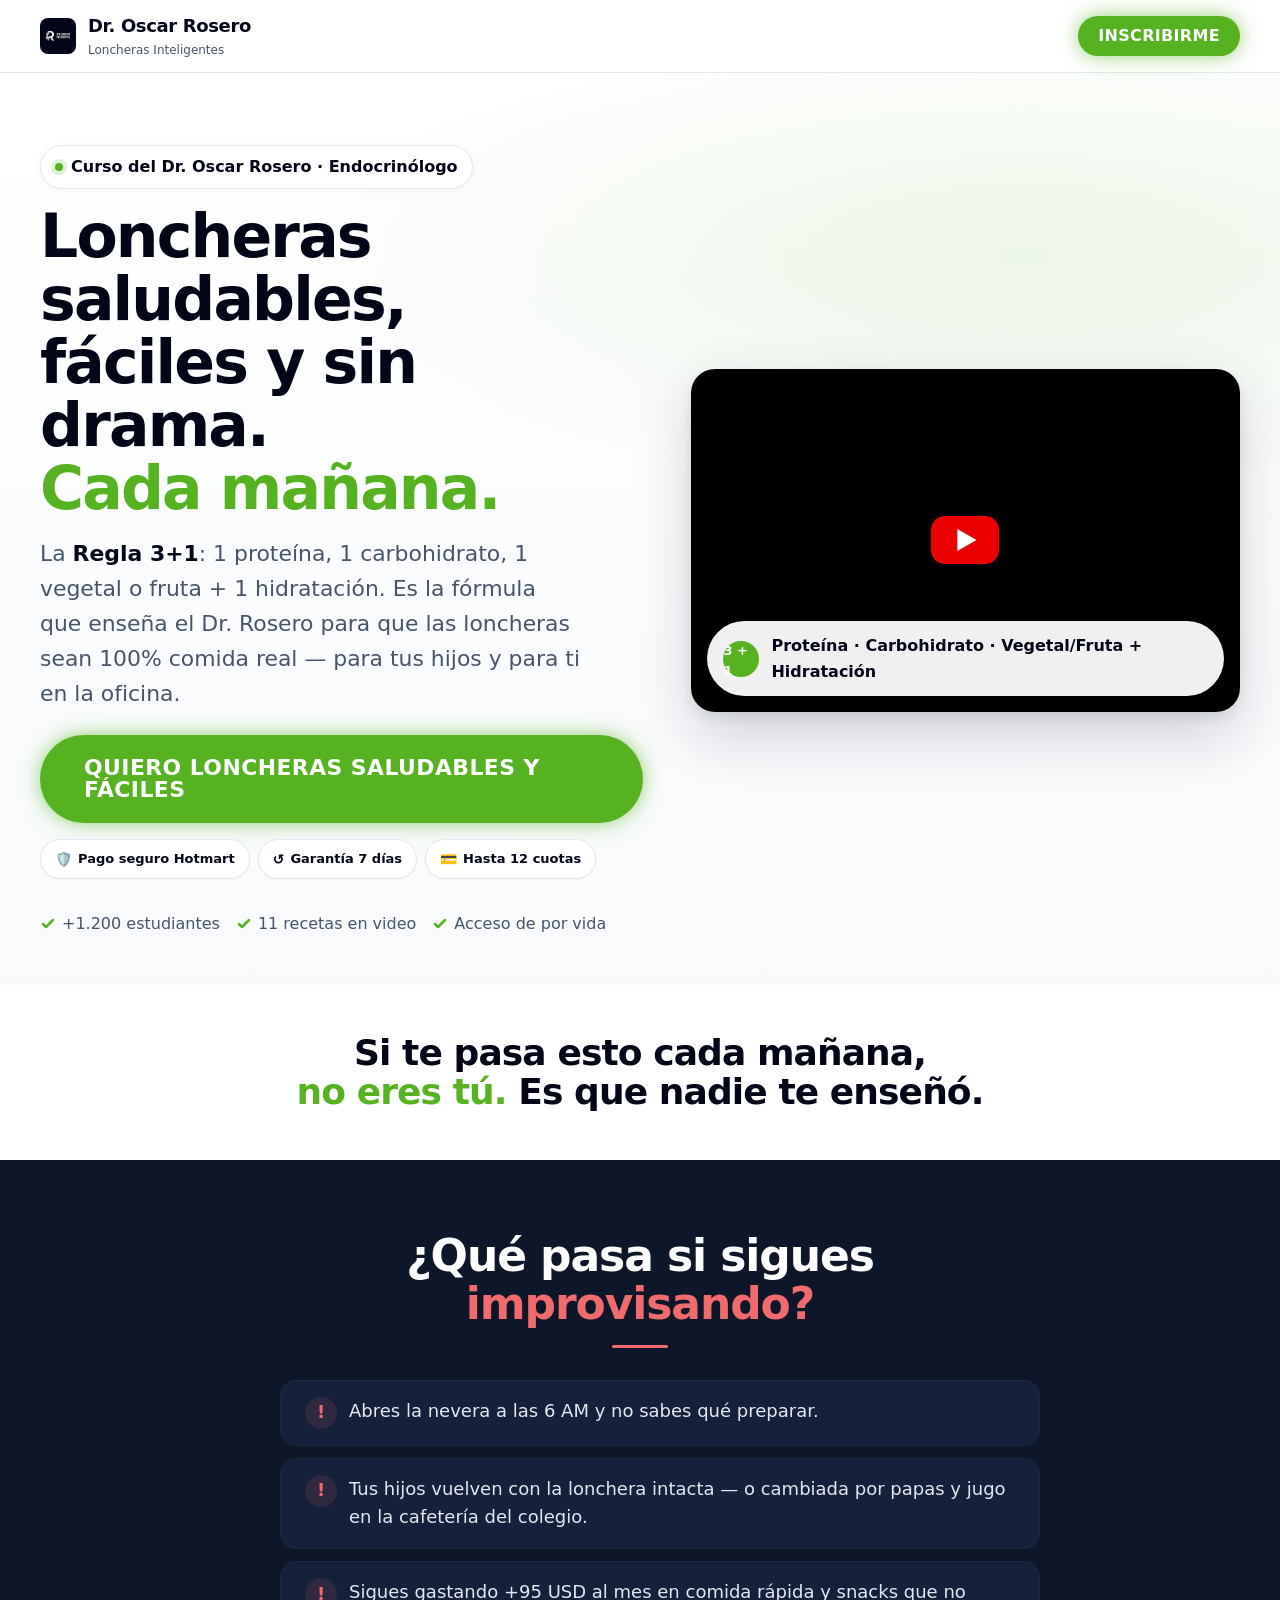
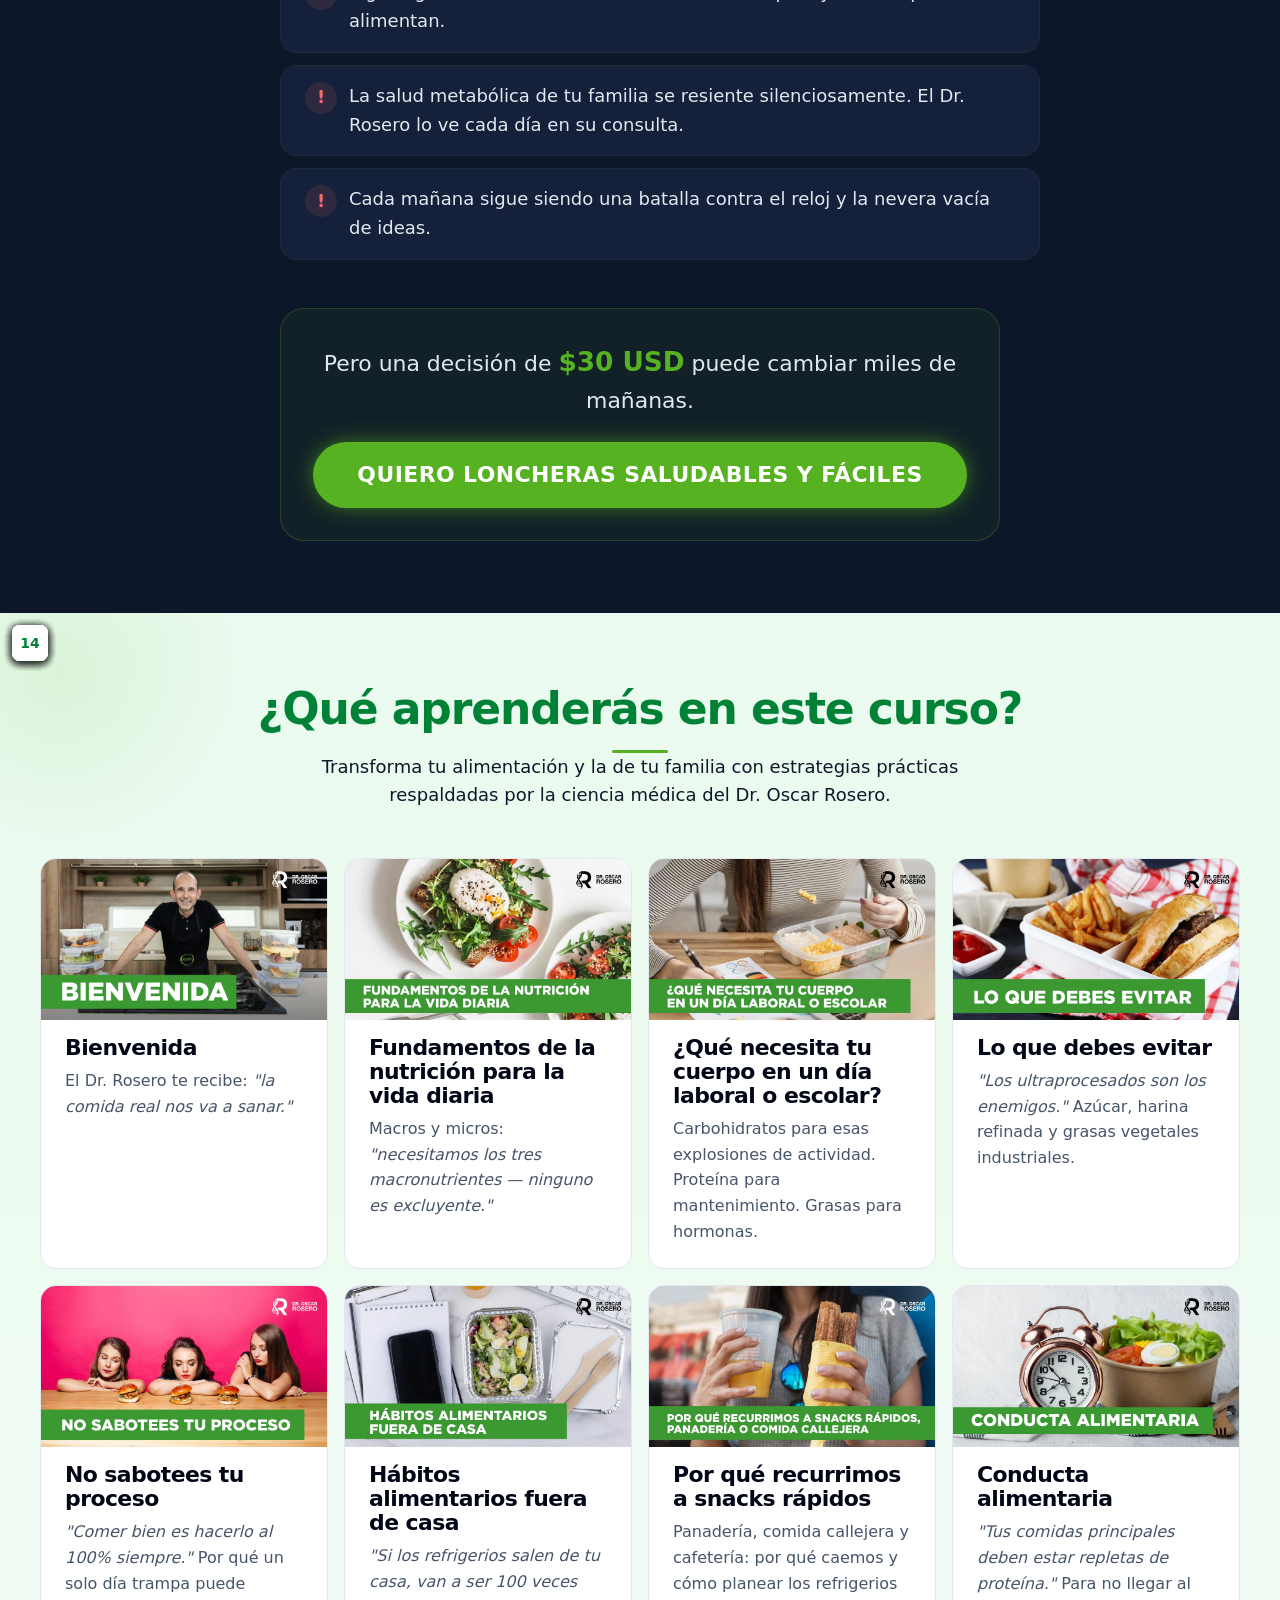
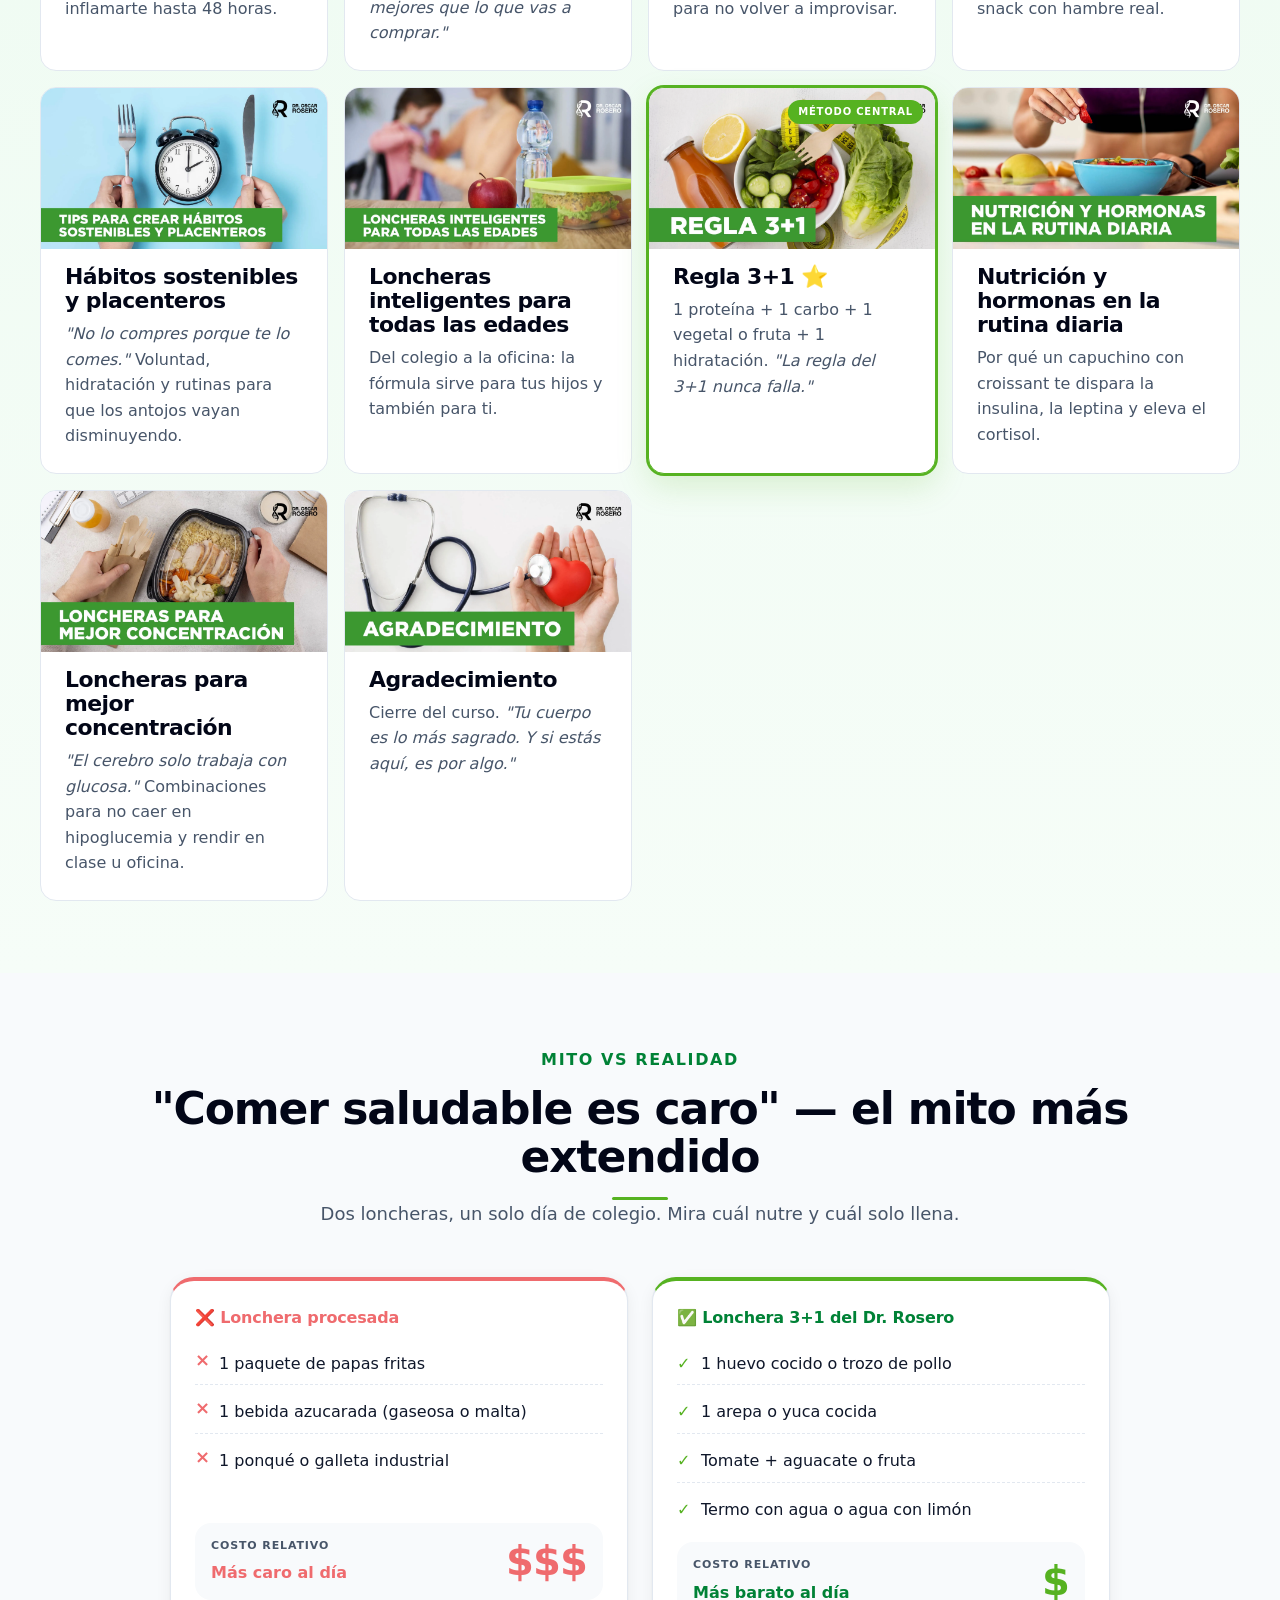
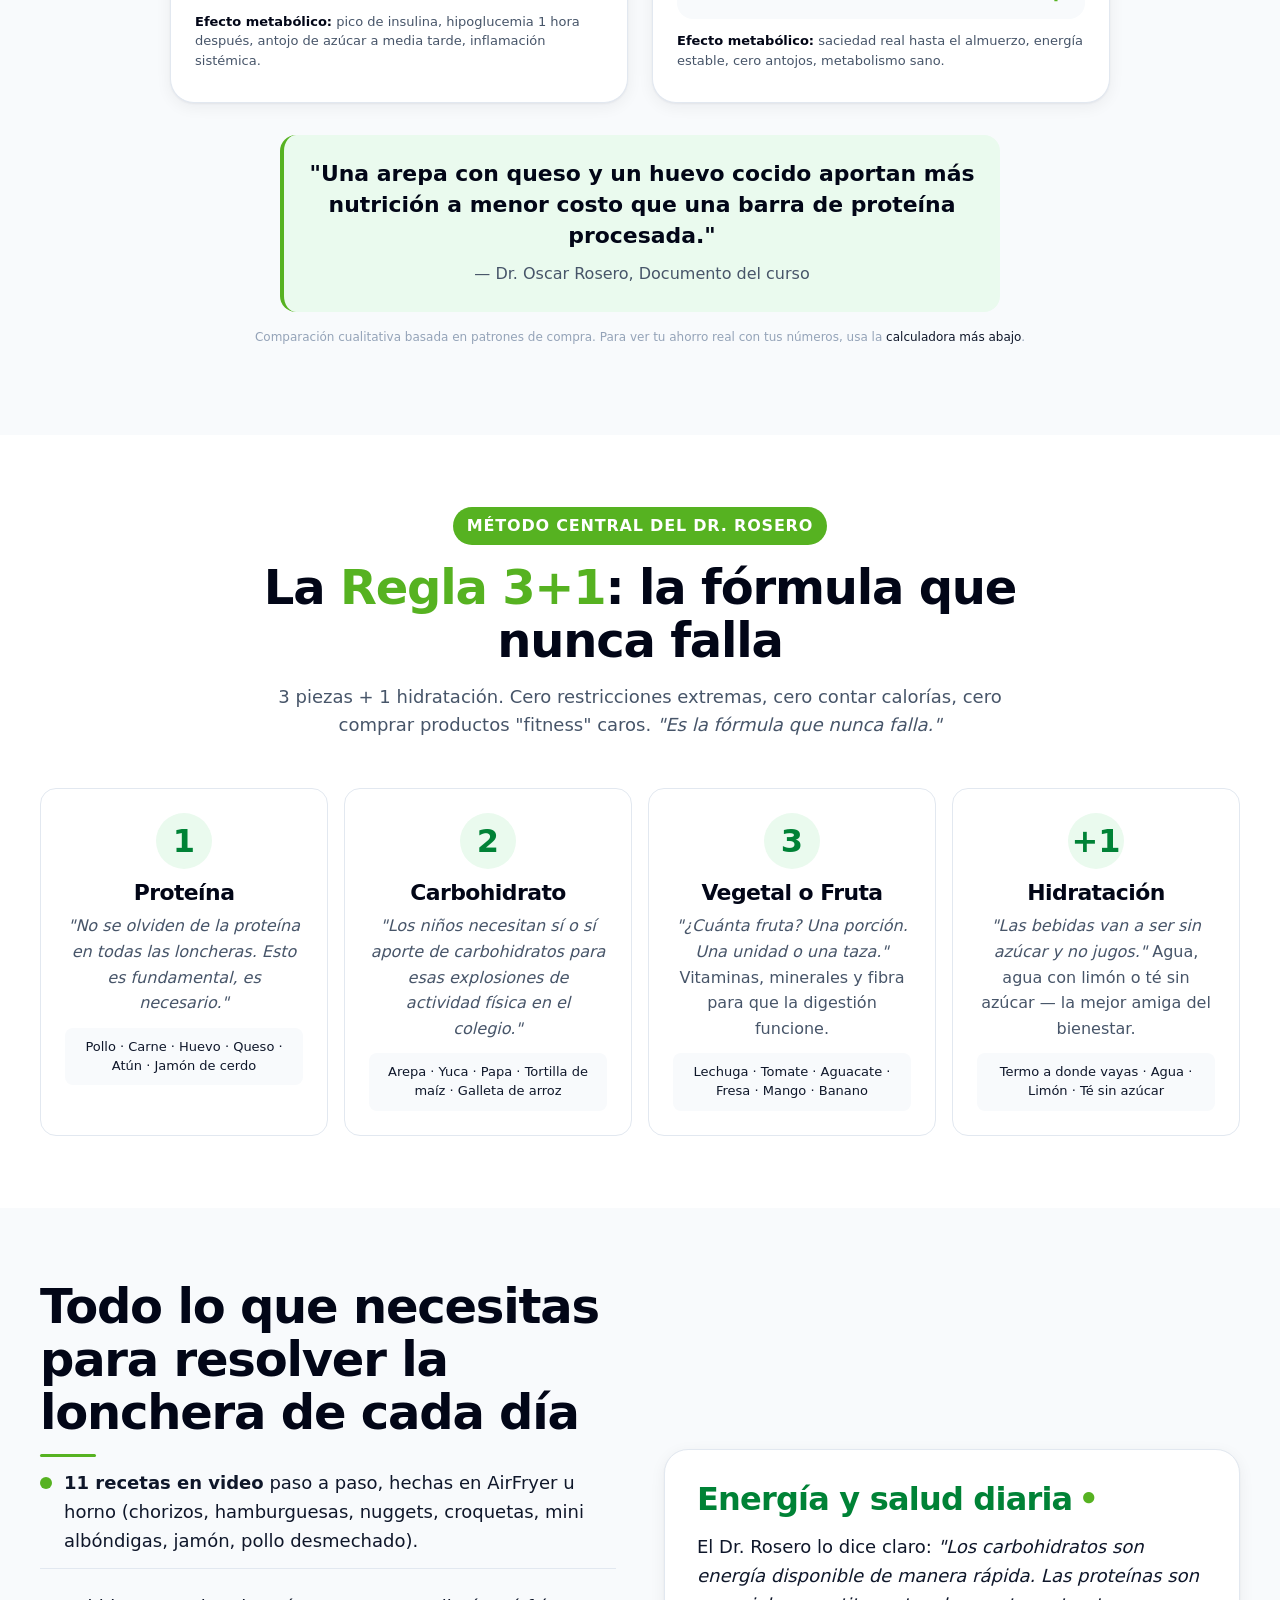
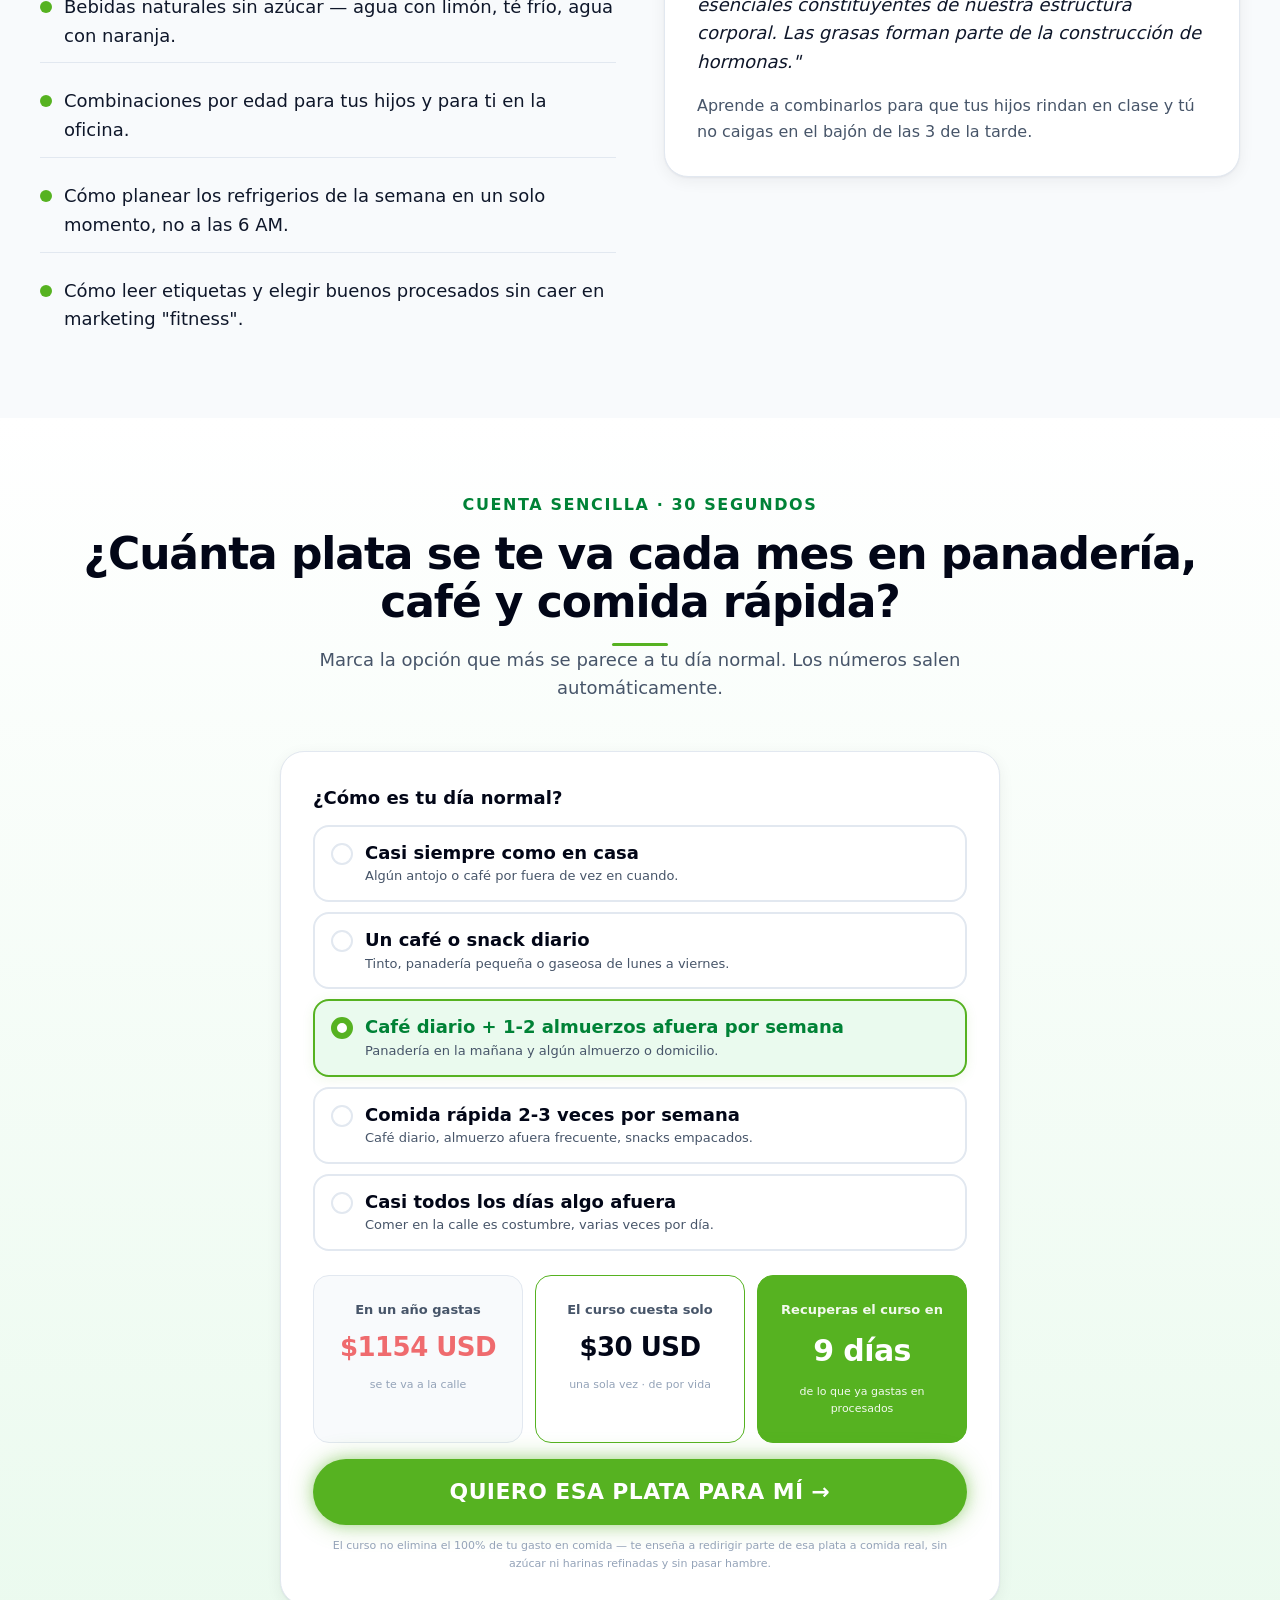
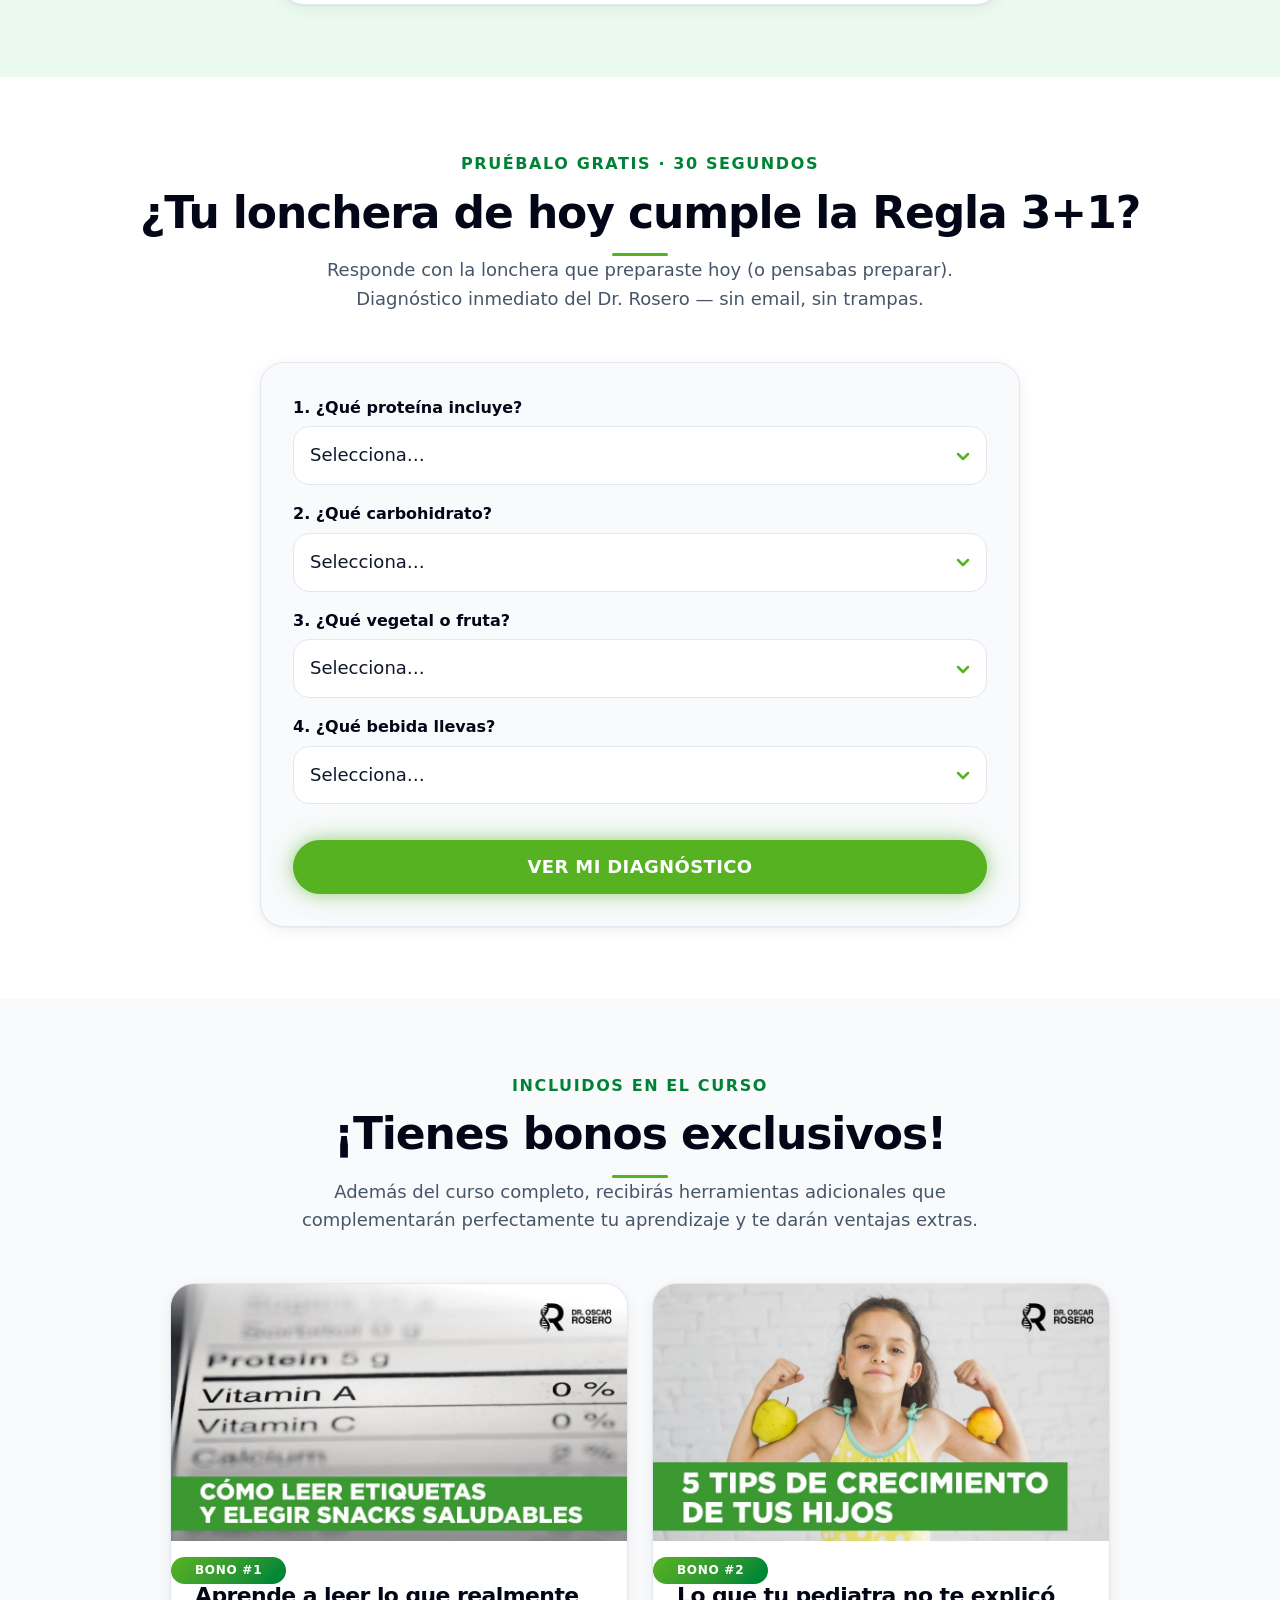
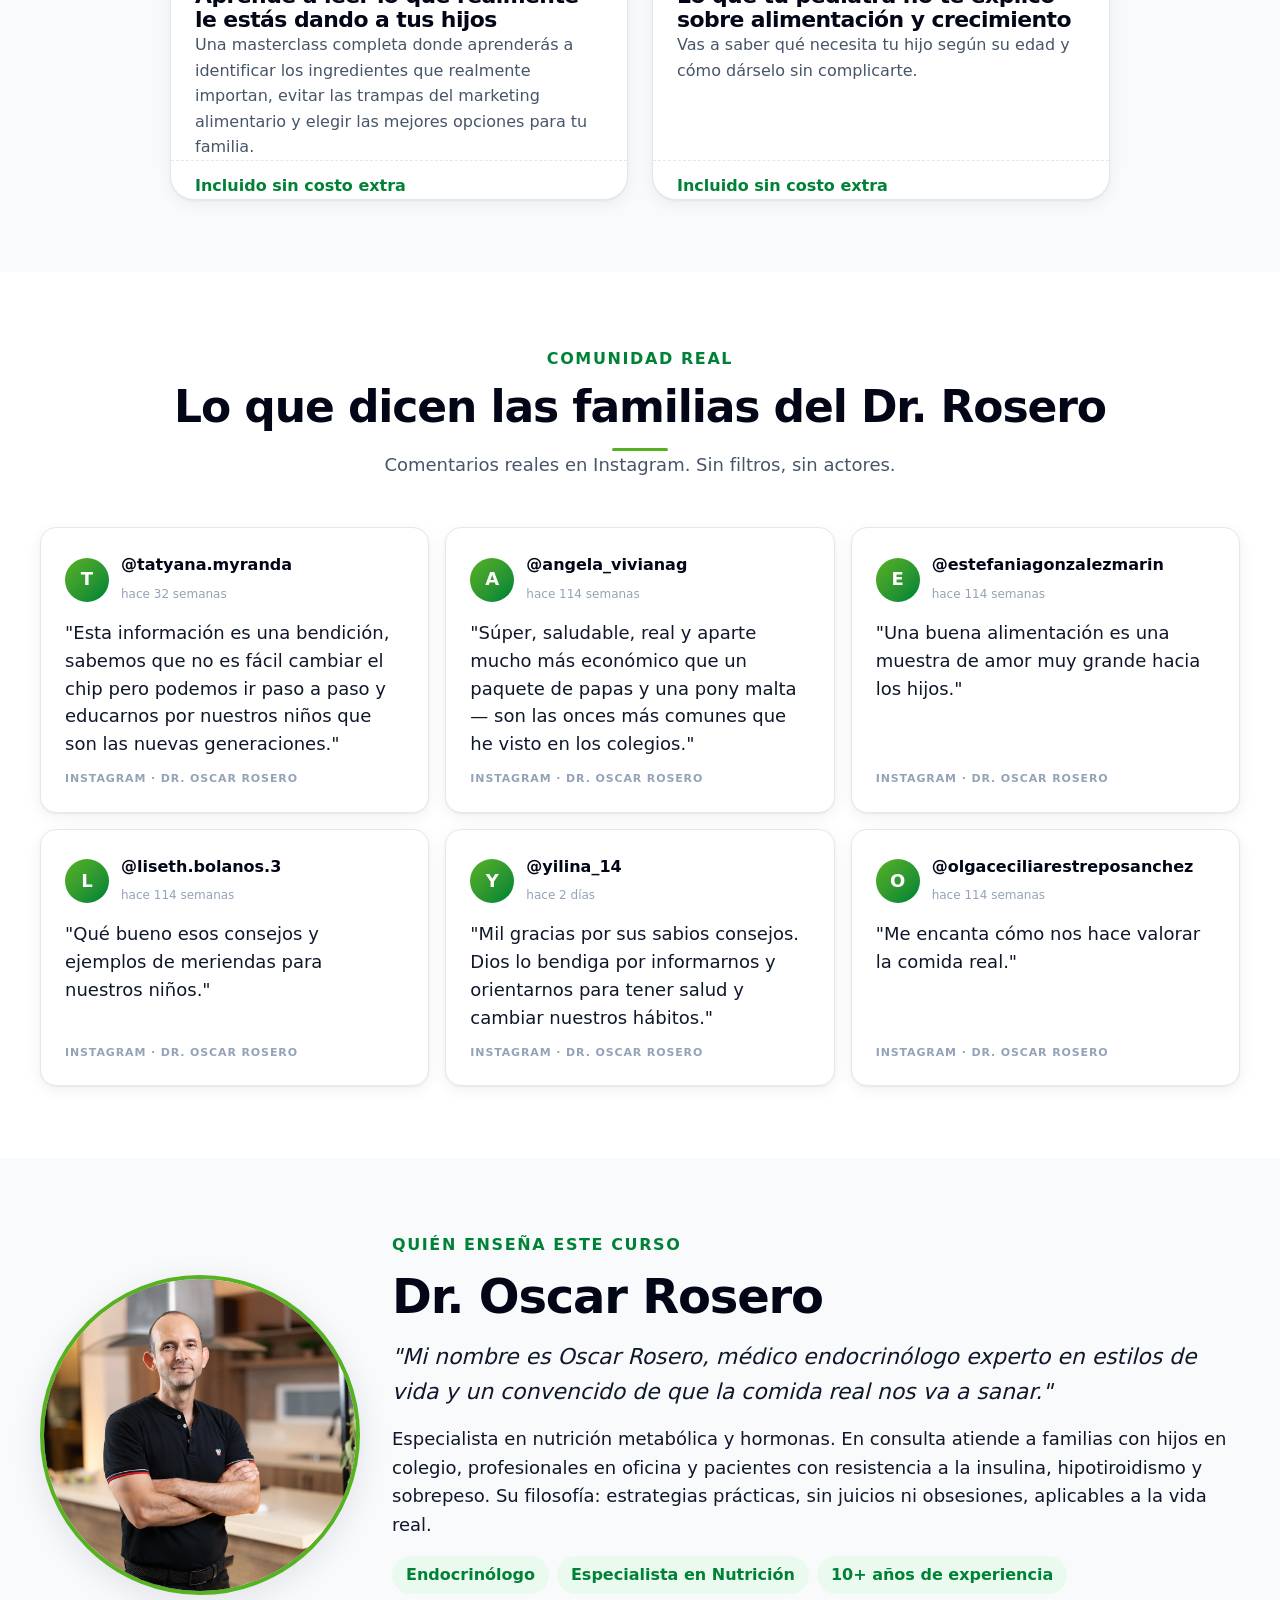
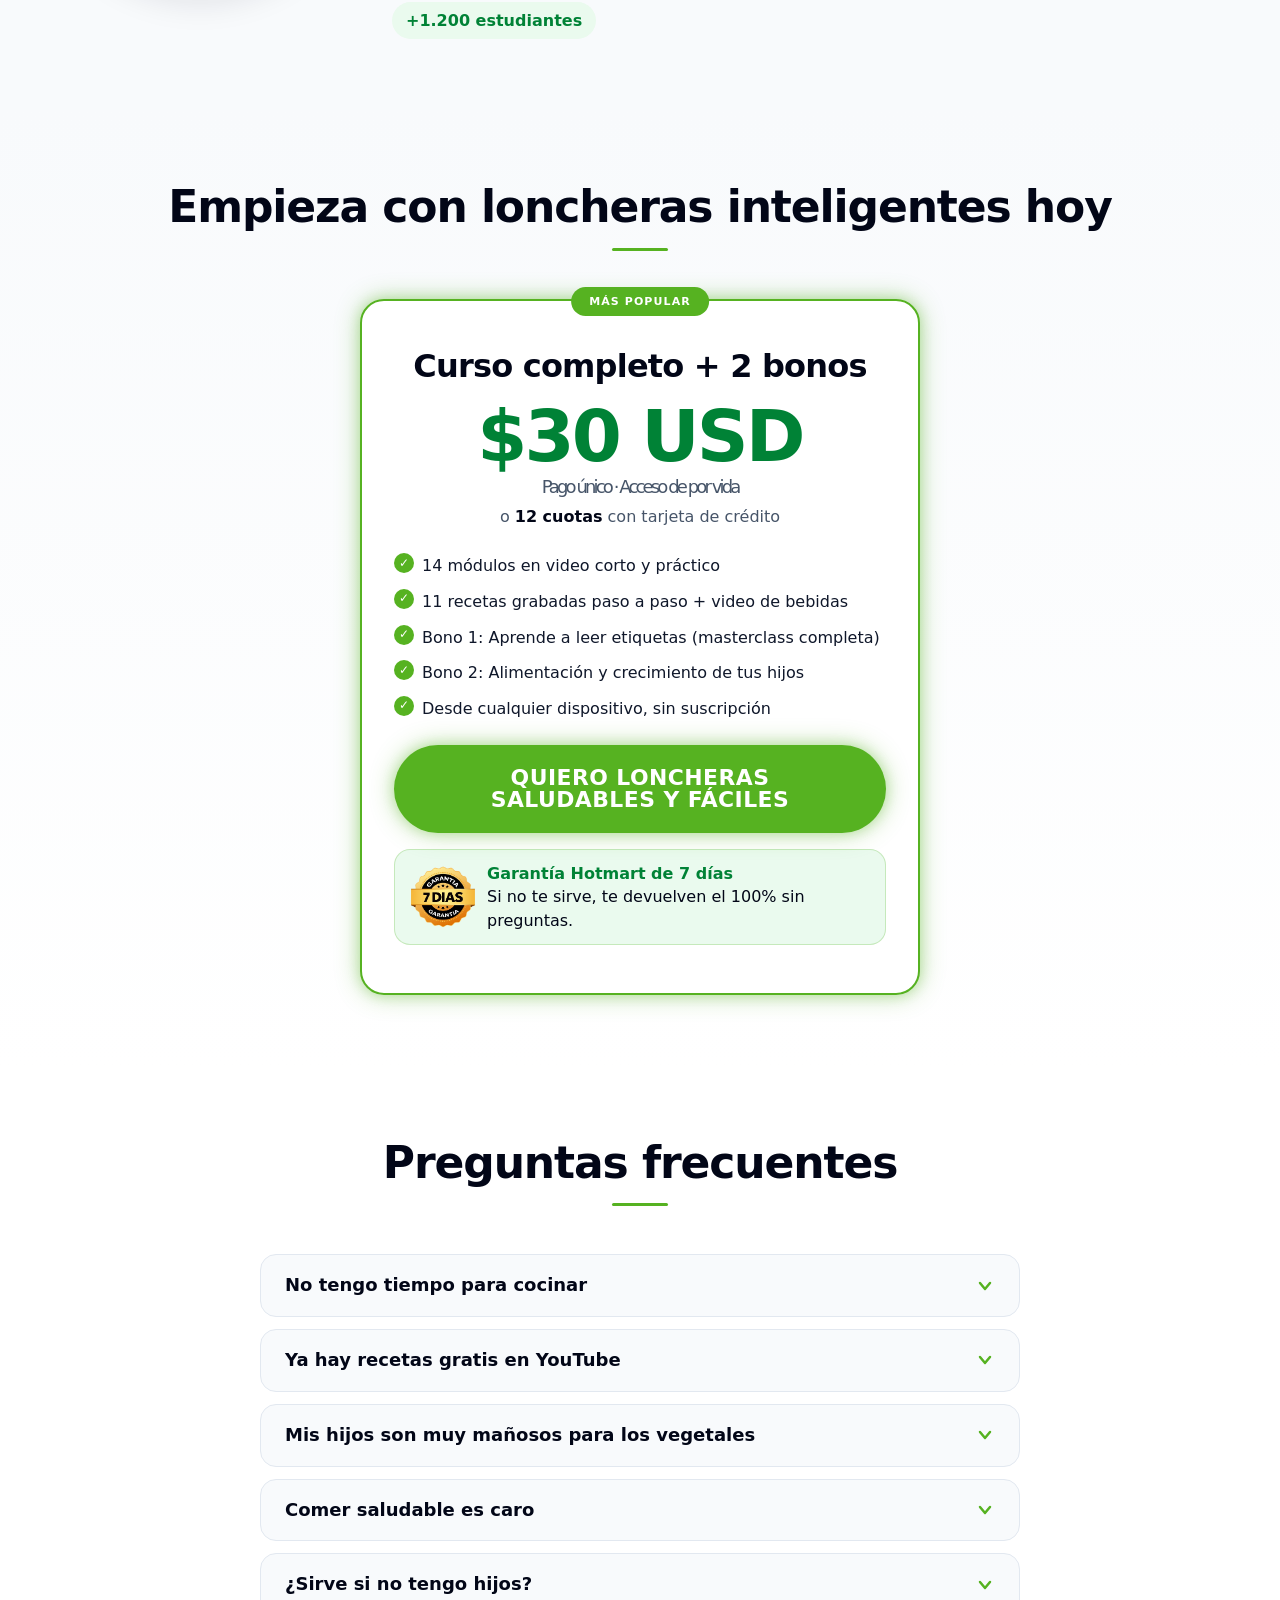
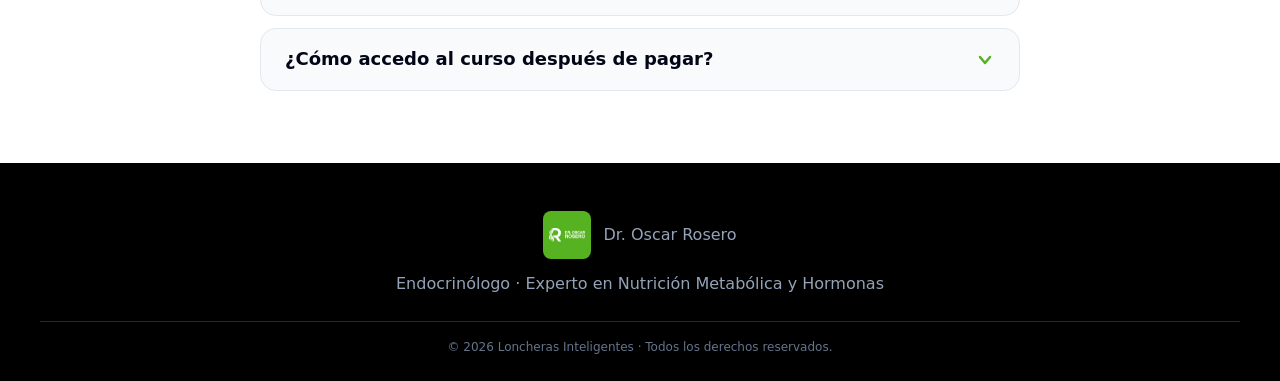
==== commit 74f7d00a: "Mobile: video del Dr. PRIMERO en hero + restaurar +1.200 estudiantes (verificado en Hotmart)" ====
--- a/index.html
+++ b/index.html
@@ -201,7 +201,7 @@
             <span class="trust-badge"><span class="trust-badge__icon">💳</span> Hasta 12 cuotas</span>
           </div>
           <ul class="hero__trust">
-            <li>+500 alumnos del Dr.</li>
+            <li>+1.200 estudiantes</li>
             <li>11 recetas en video</li>
             <li>Acceso de por vida</li>
           </ul>
@@ -769,7 +769,7 @@
               <span>Endocrinólogo</span>
               <span>Especialista en Nutrición</span>
               <span>10+ años de experiencia</span>
-              <span>+500 alumnos del Dr.</span>
+              <span>+1.200 estudiantes</span>
             </div>
           </div>
         </div>
--- a/styles/styles.css
+++ b/styles/styles.css
@@ -474,9 +474,14 @@
 }
 .hero__grid {
   display: grid;
-  gap: var(--sp-6);
+  gap: var(--sp-5);
   grid-template-columns: 1fr;
   align-items: center;
+}
+/* Mobile: el video del Dr. aparece PRIMERO (cara visible en el primer fold) */
+@media (max-width: 919px) {
+  .hero__visual { order: -1; }
+  .hero__visual { aspect-ratio: 16 / 10; max-width: 100%; }
 }
 @media (min-width: 920px) {
   .hero__grid { grid-template-columns: 1.1fr 1fr; gap: var(--sp-7); }
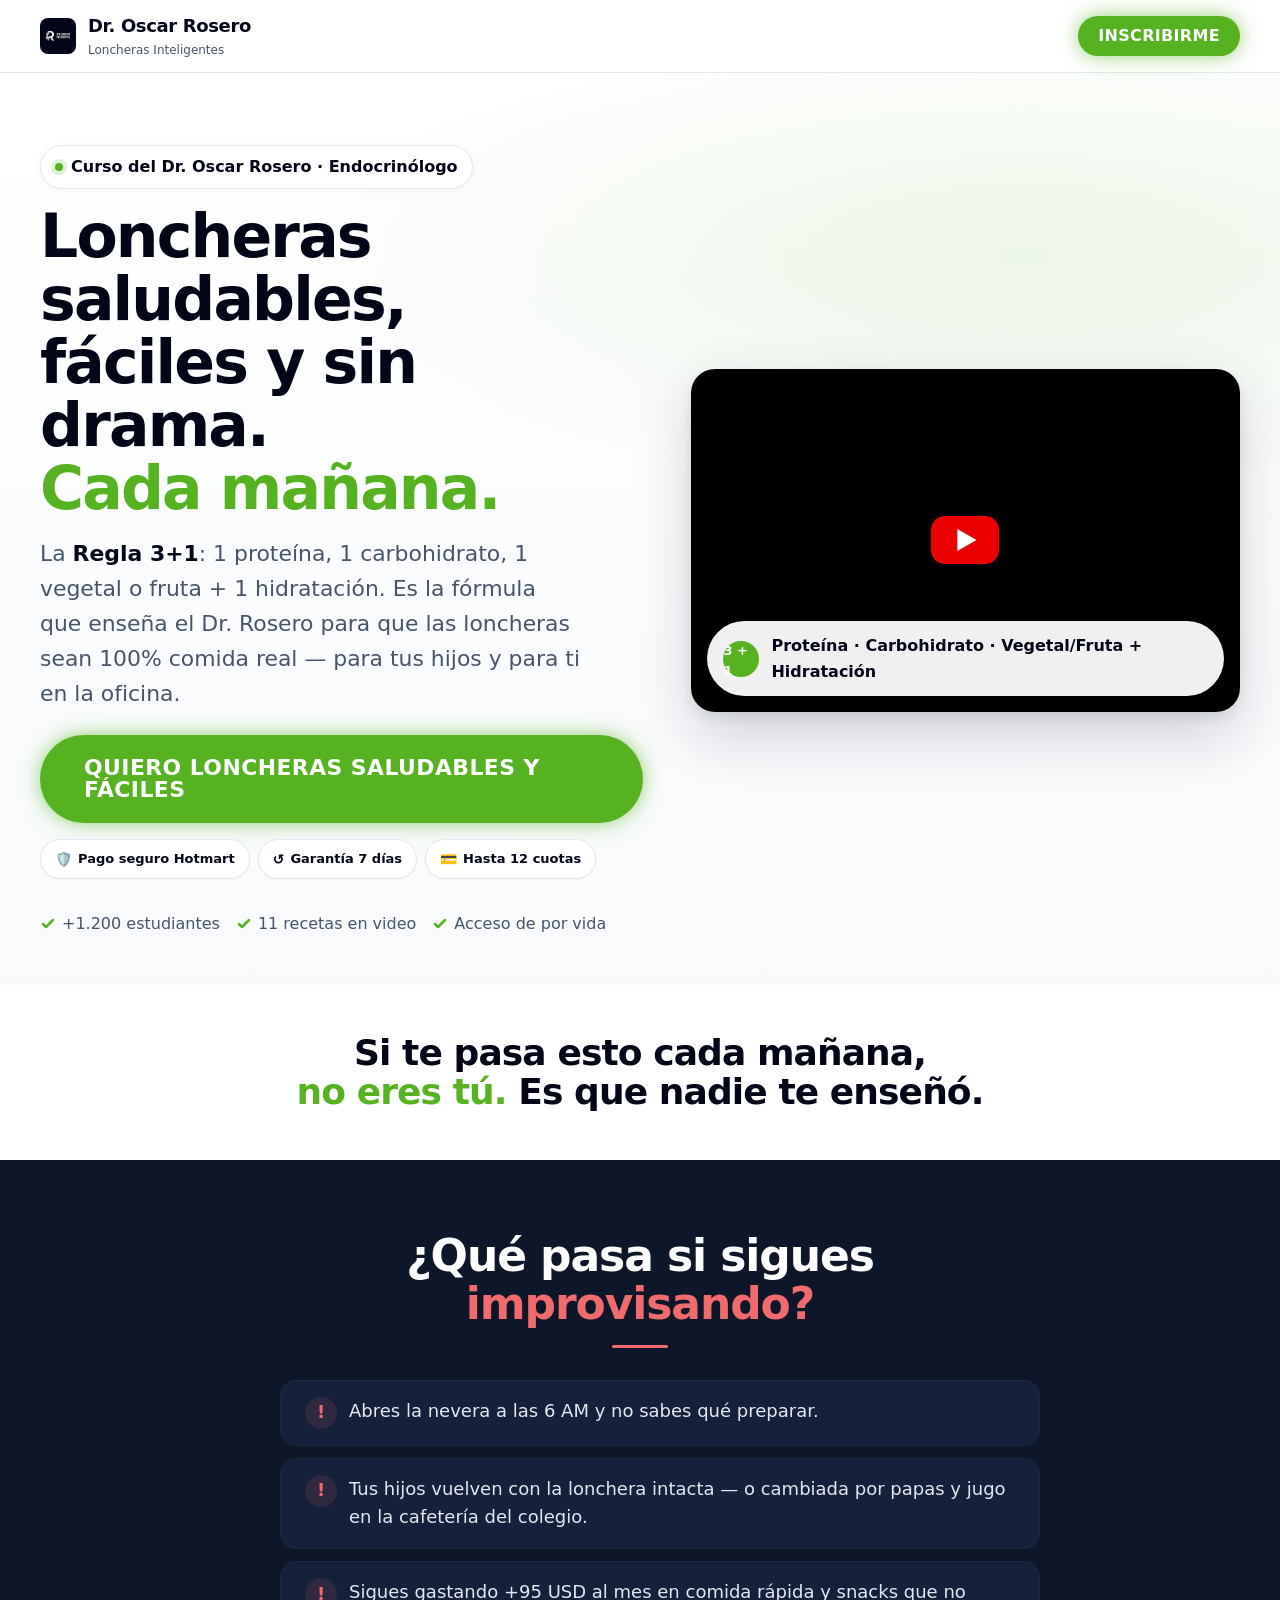
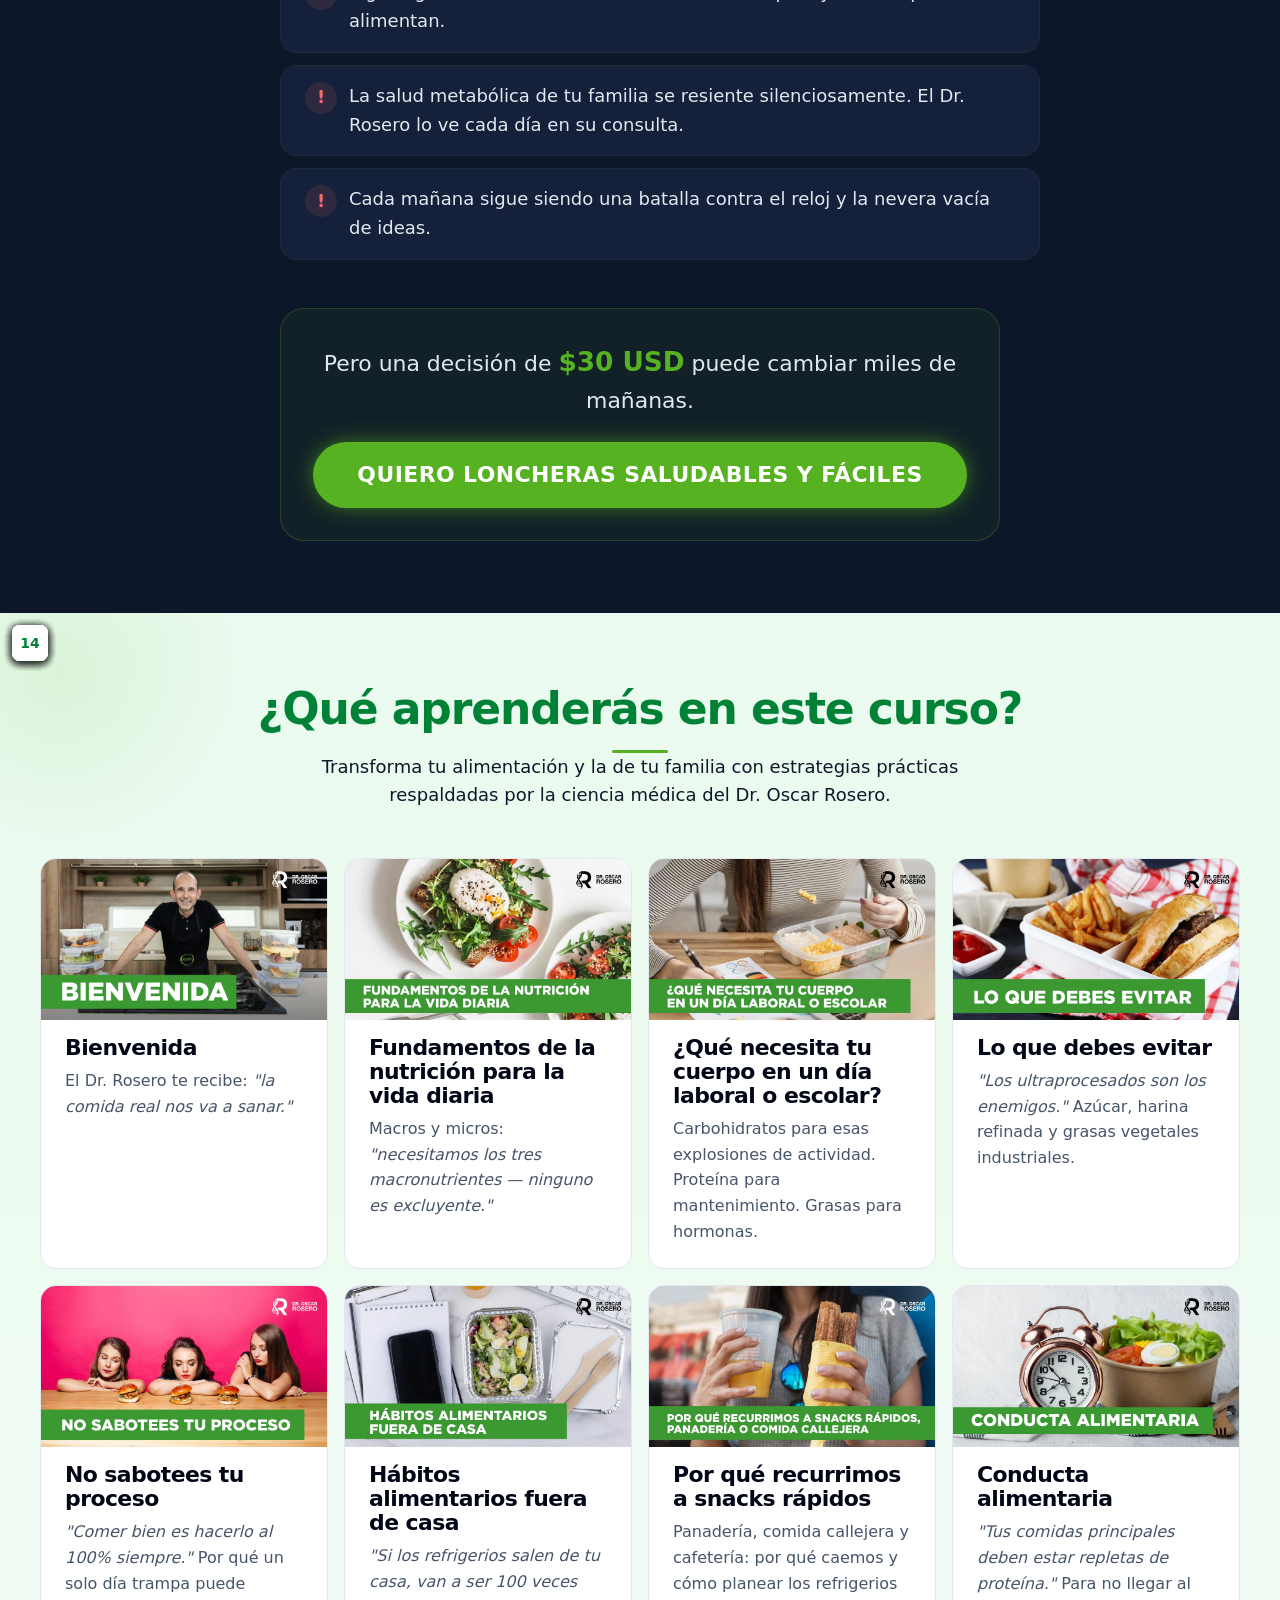
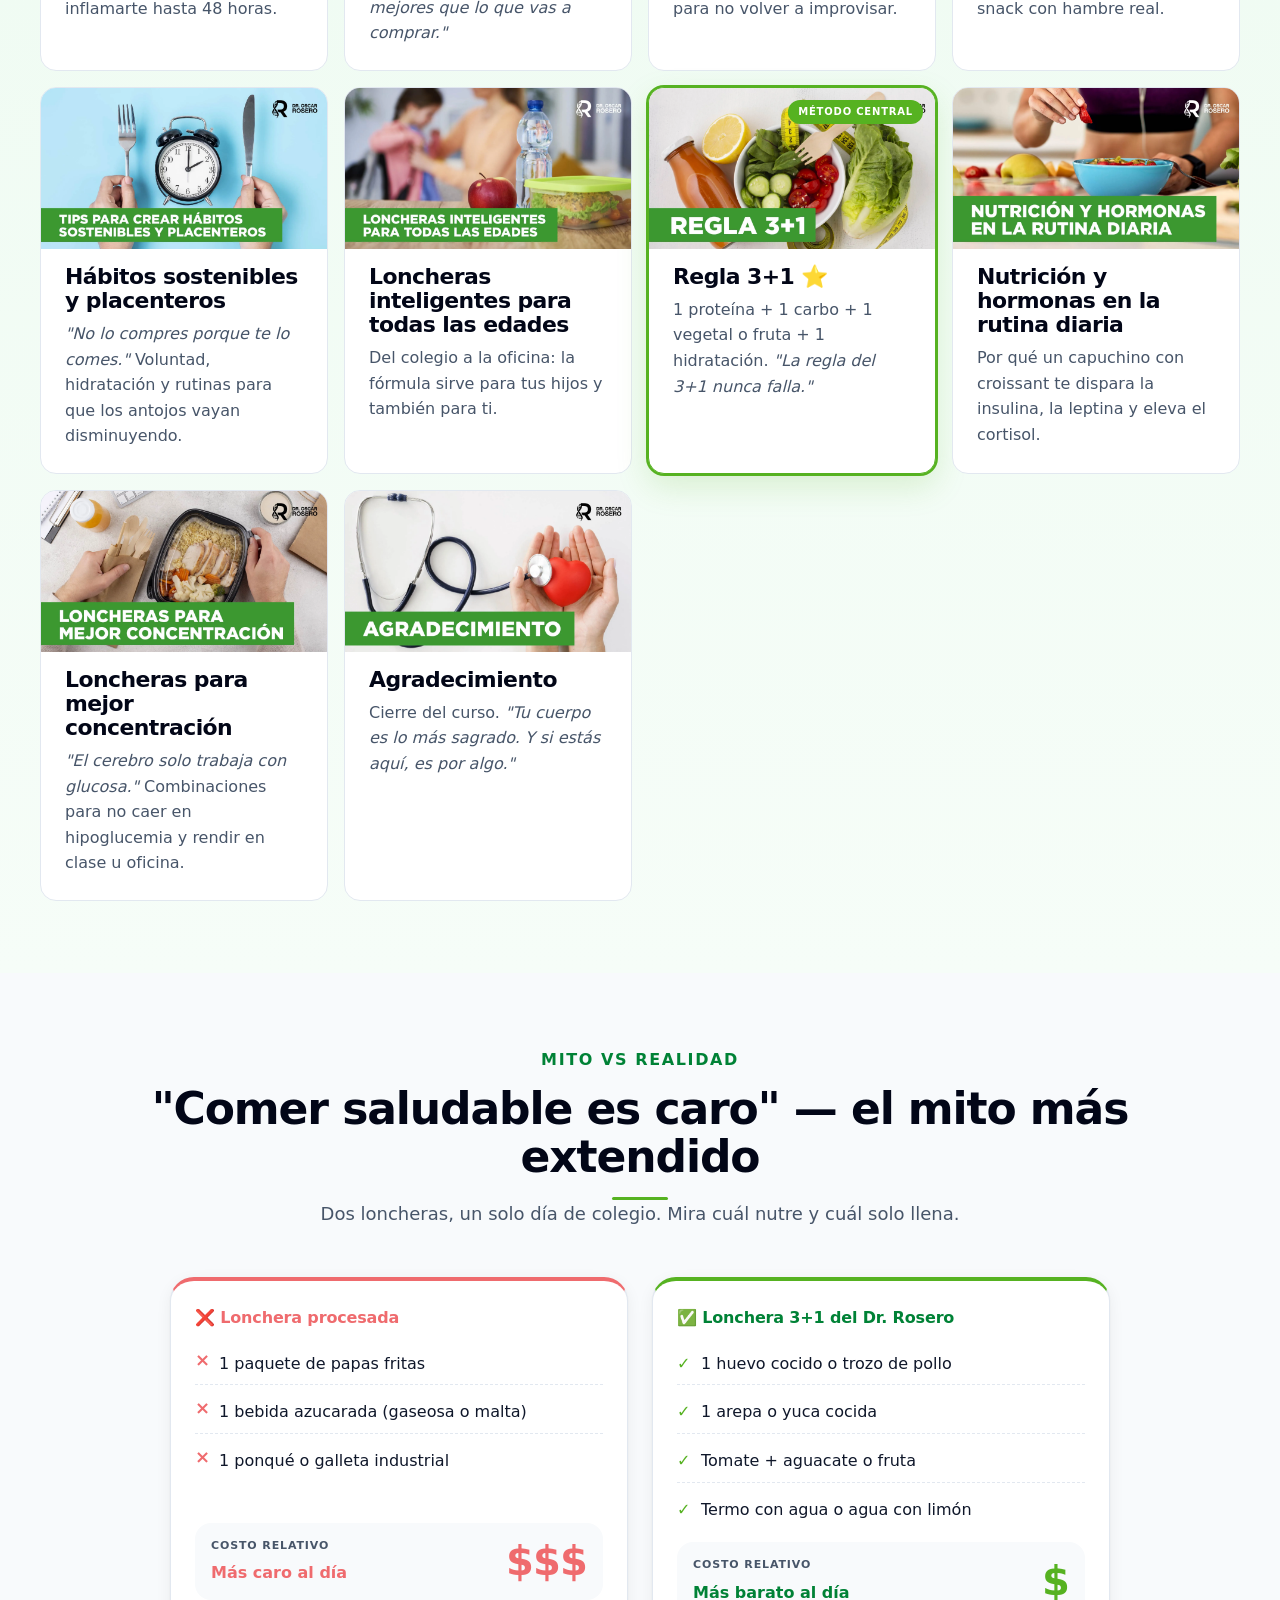
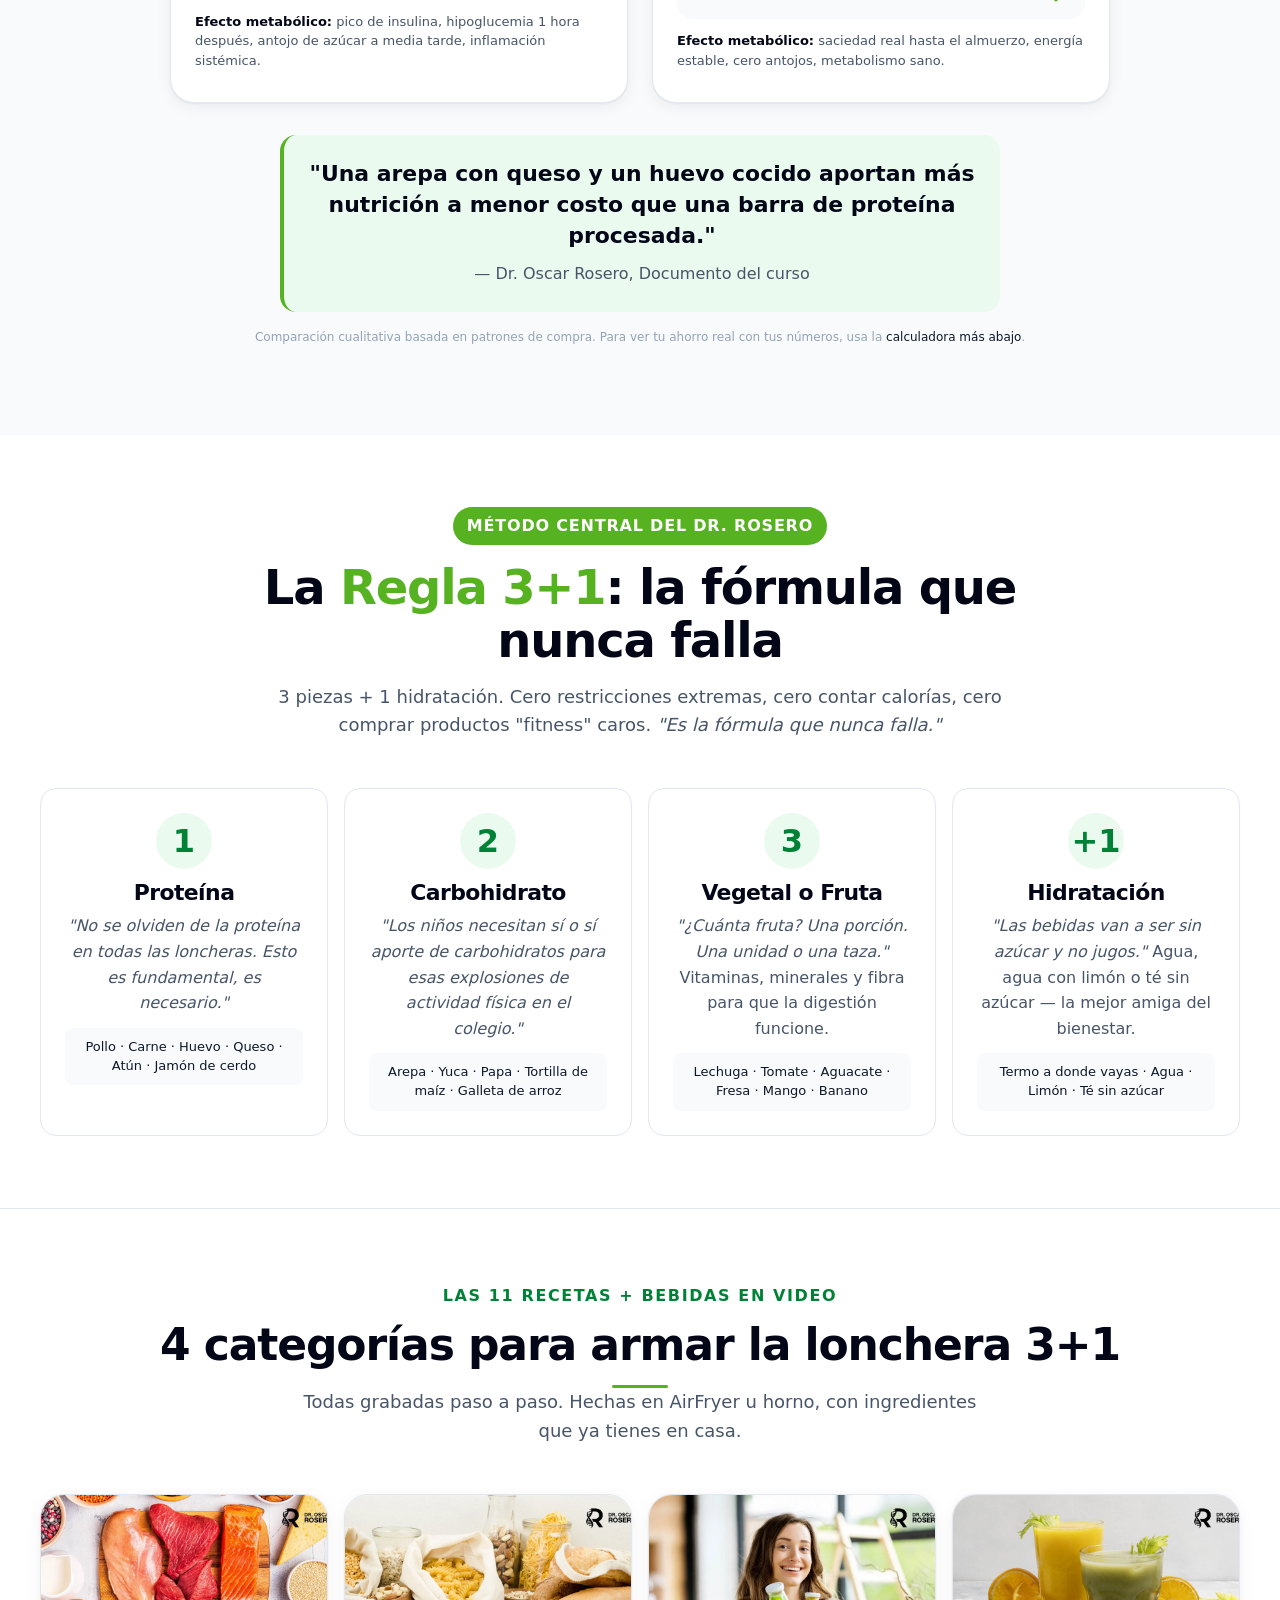
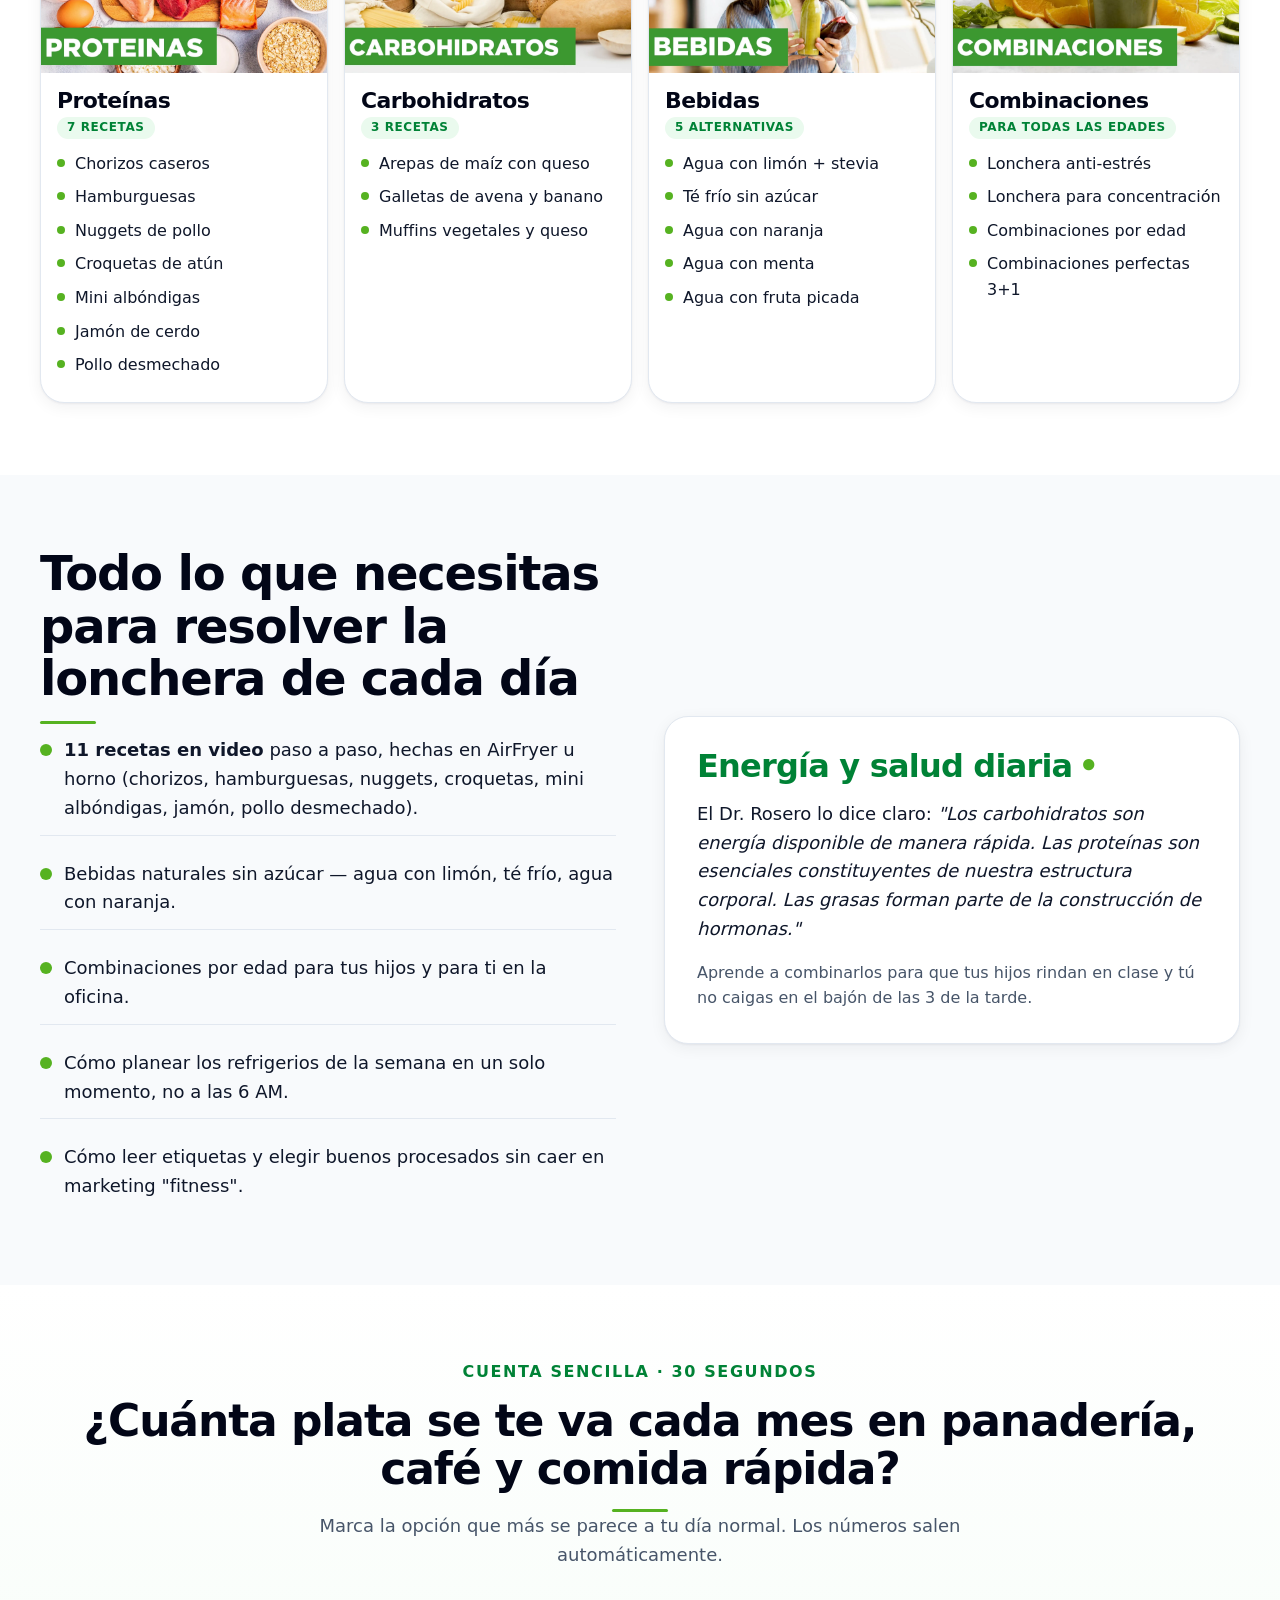
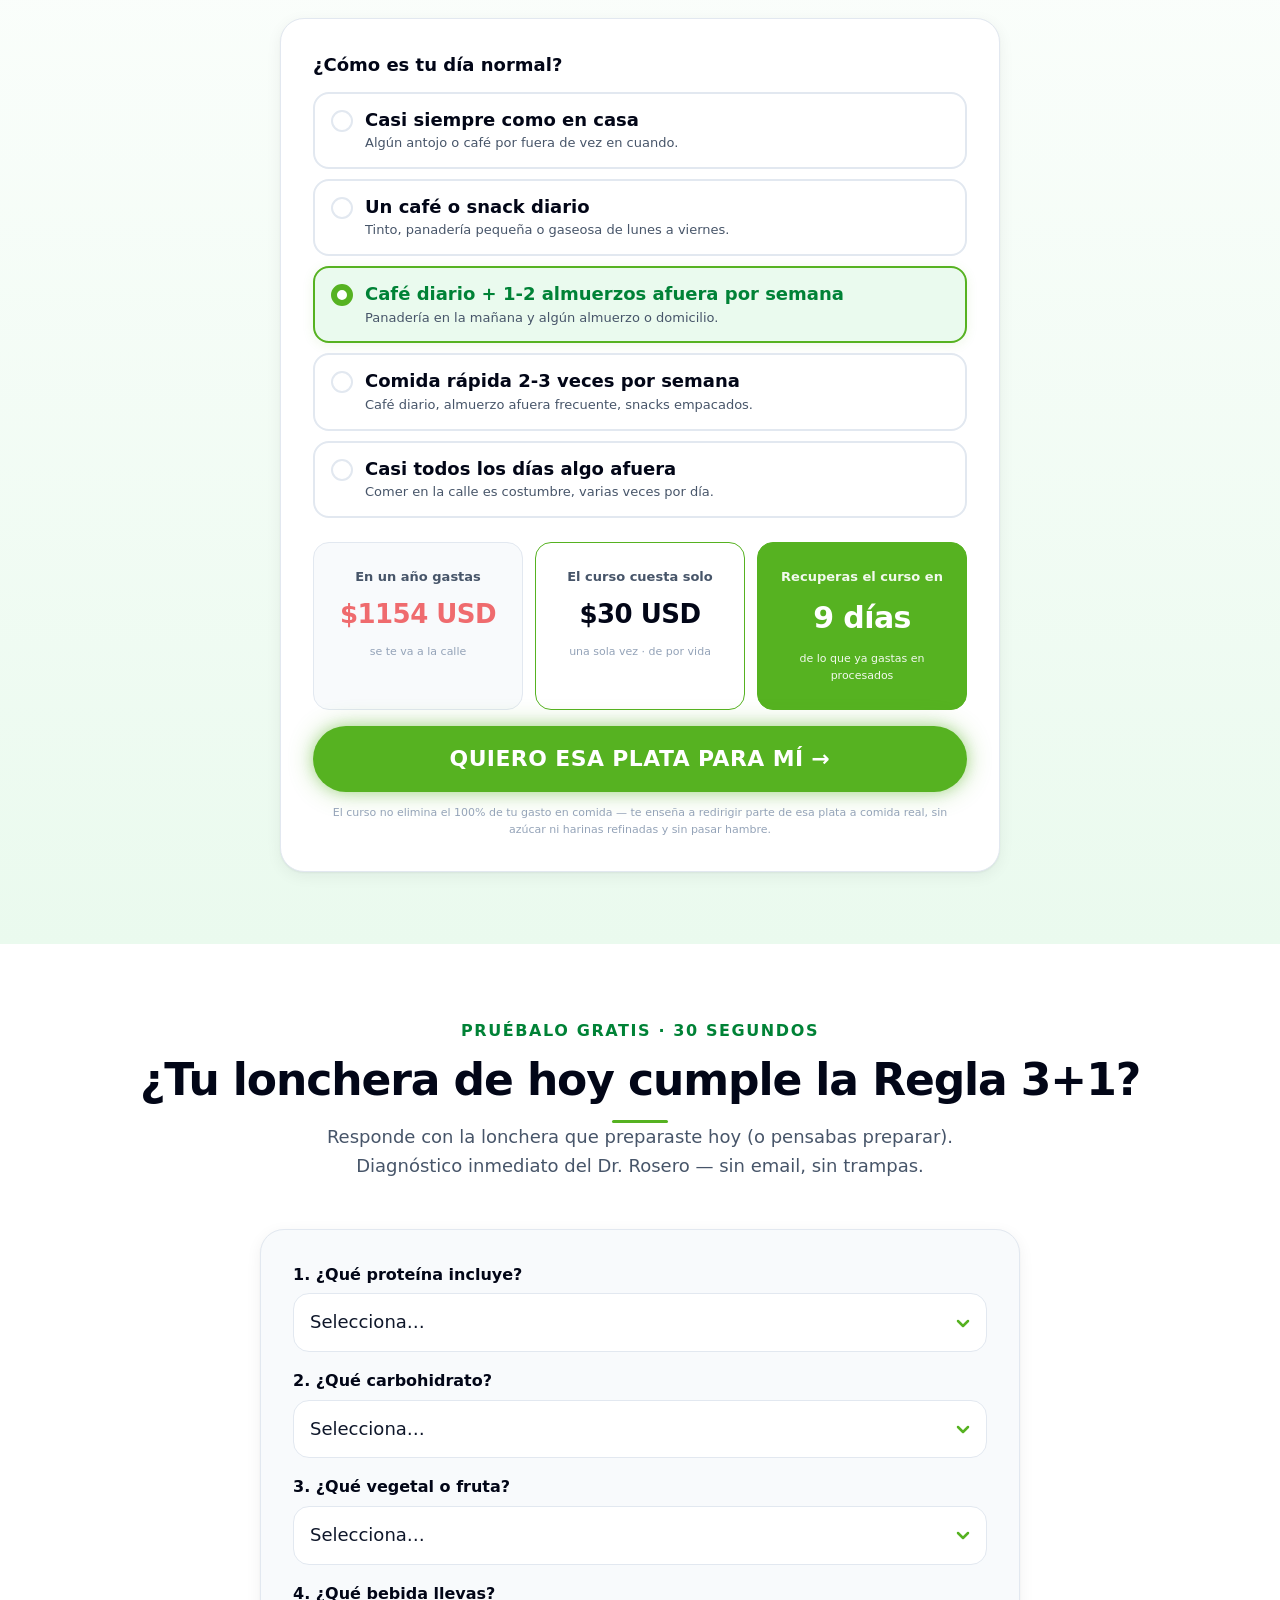
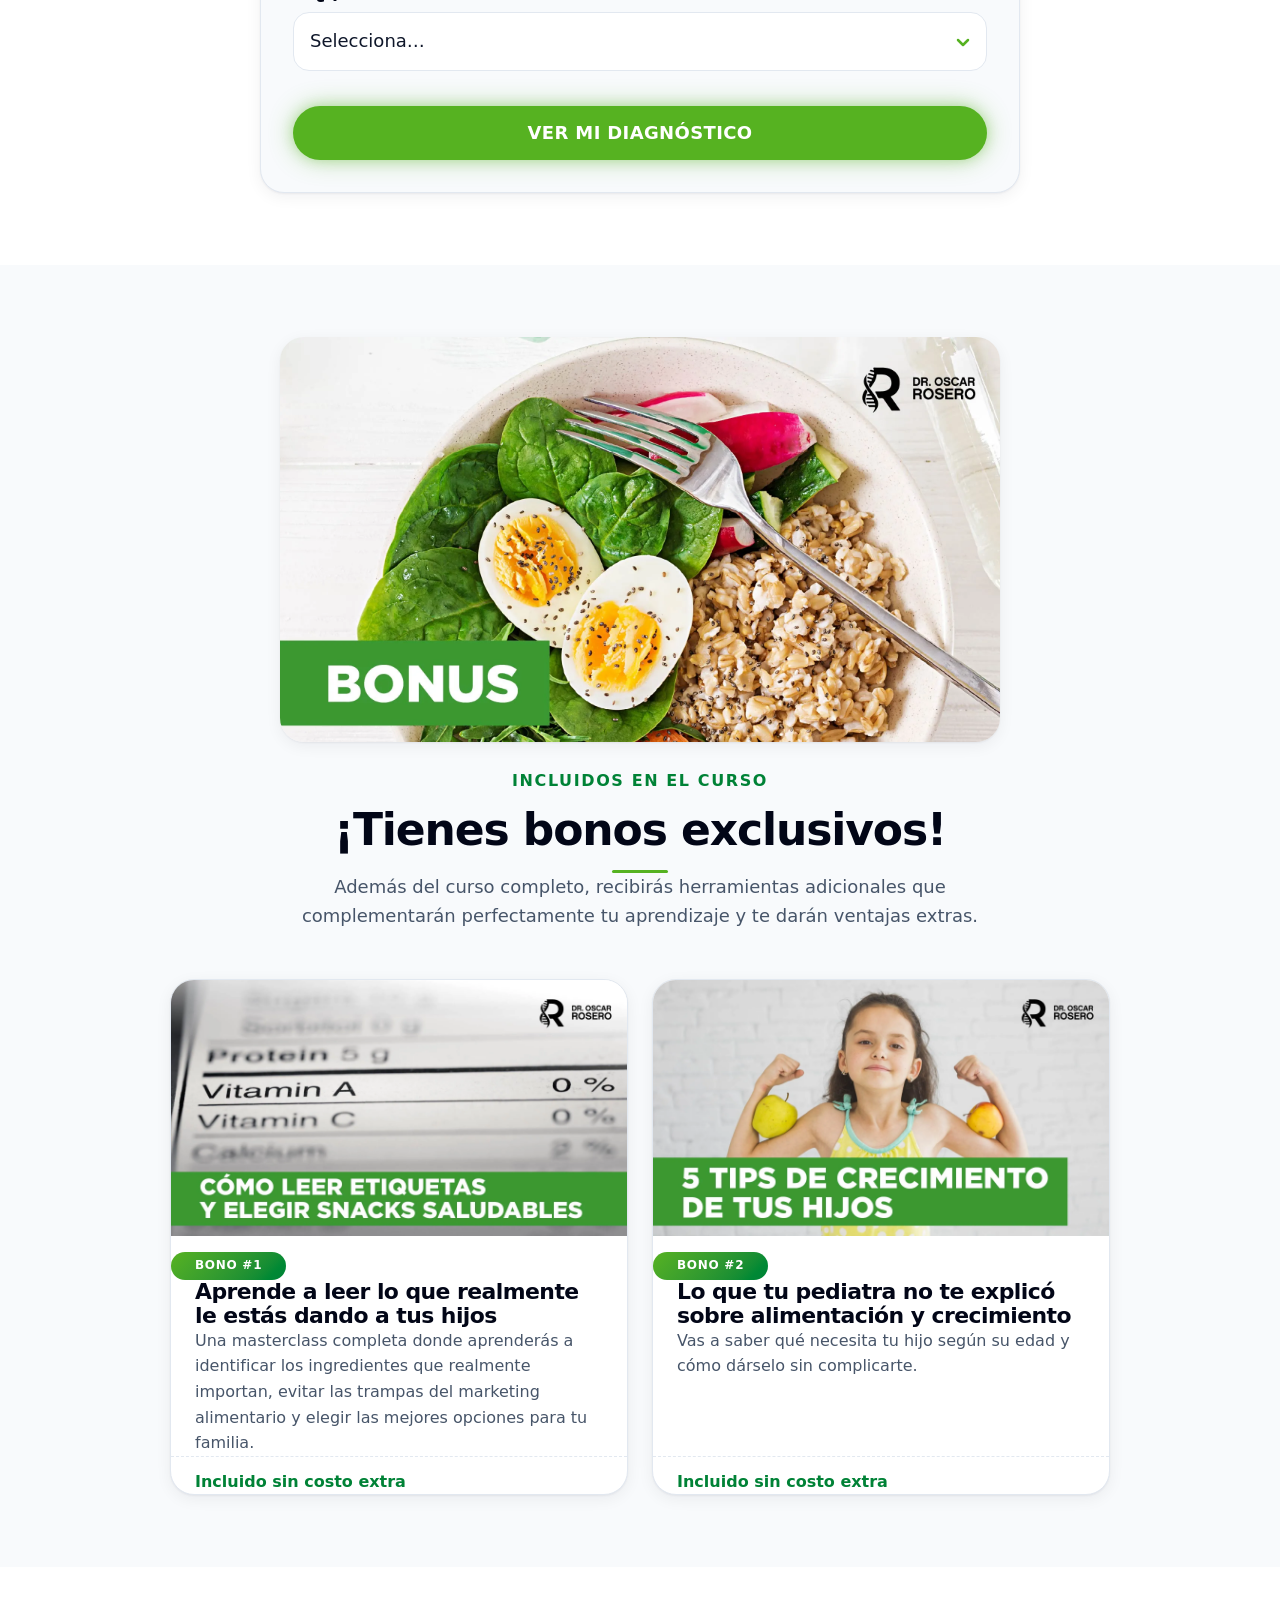
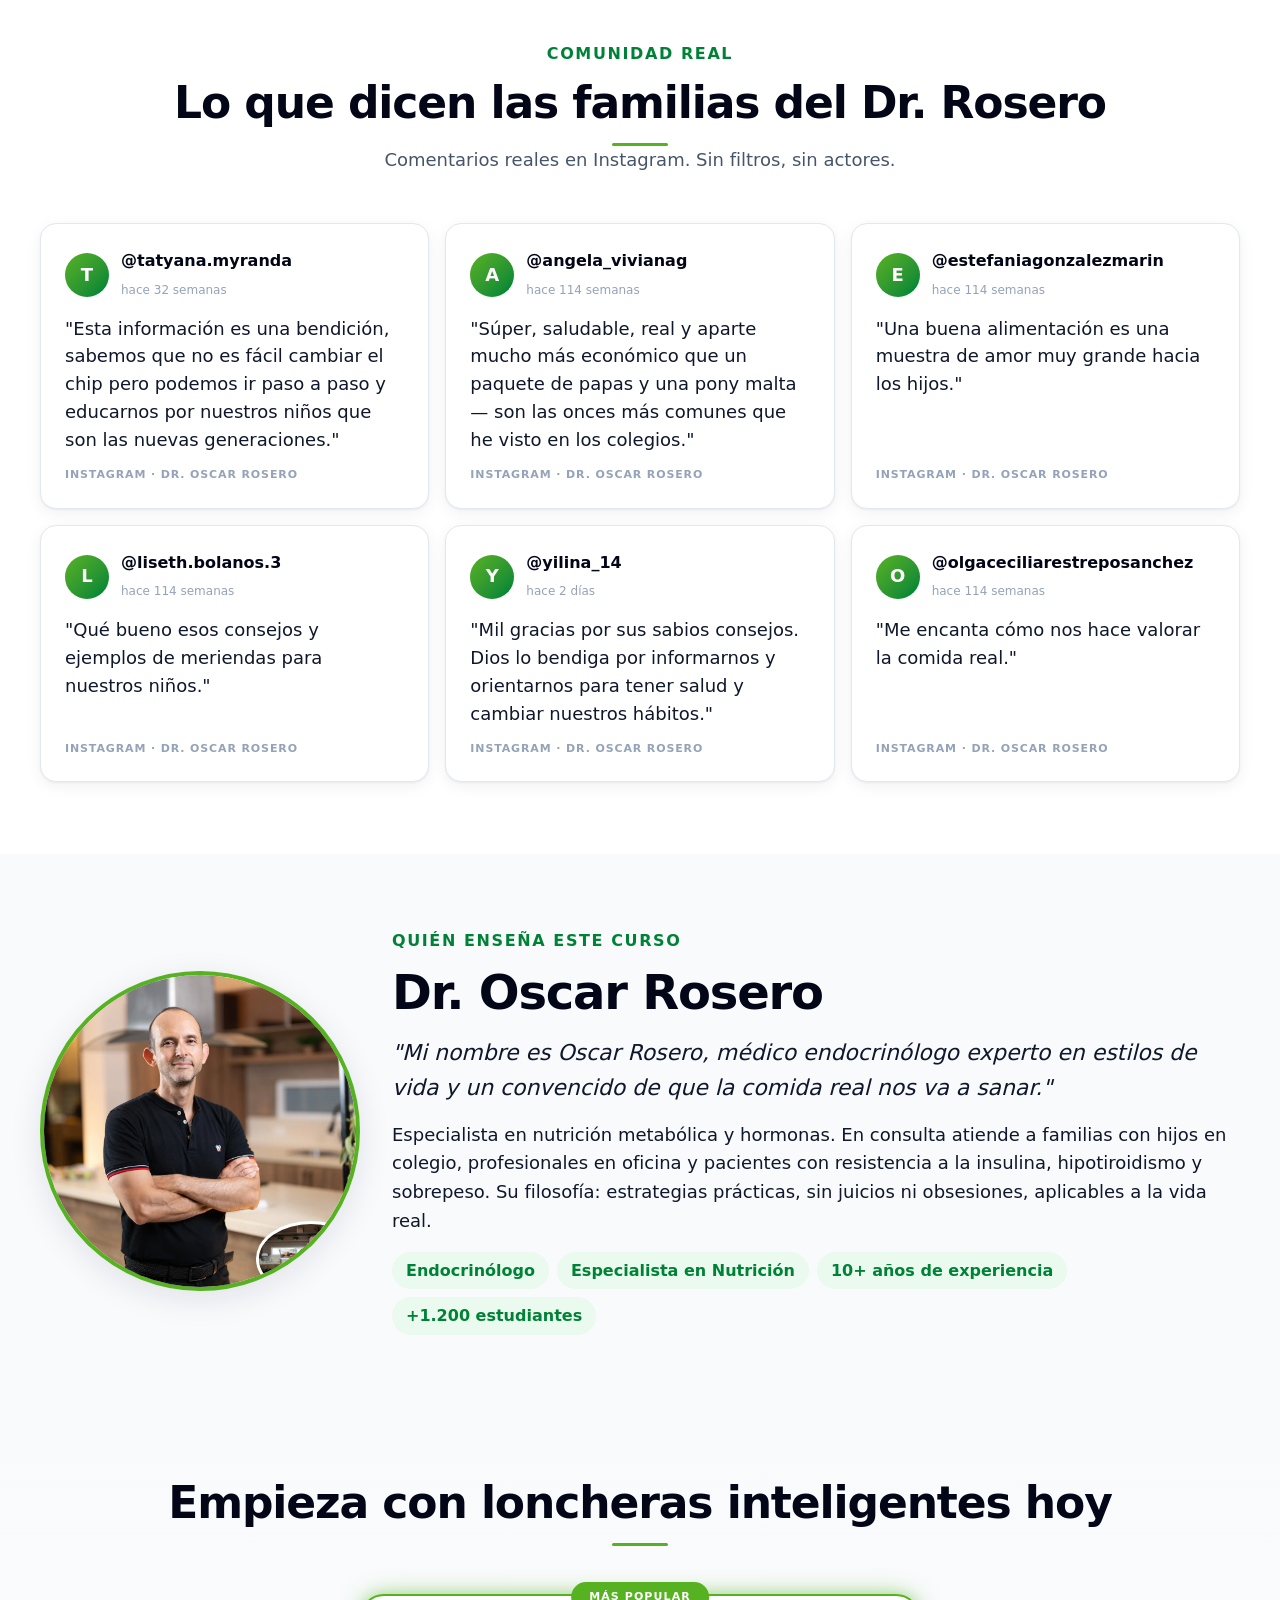
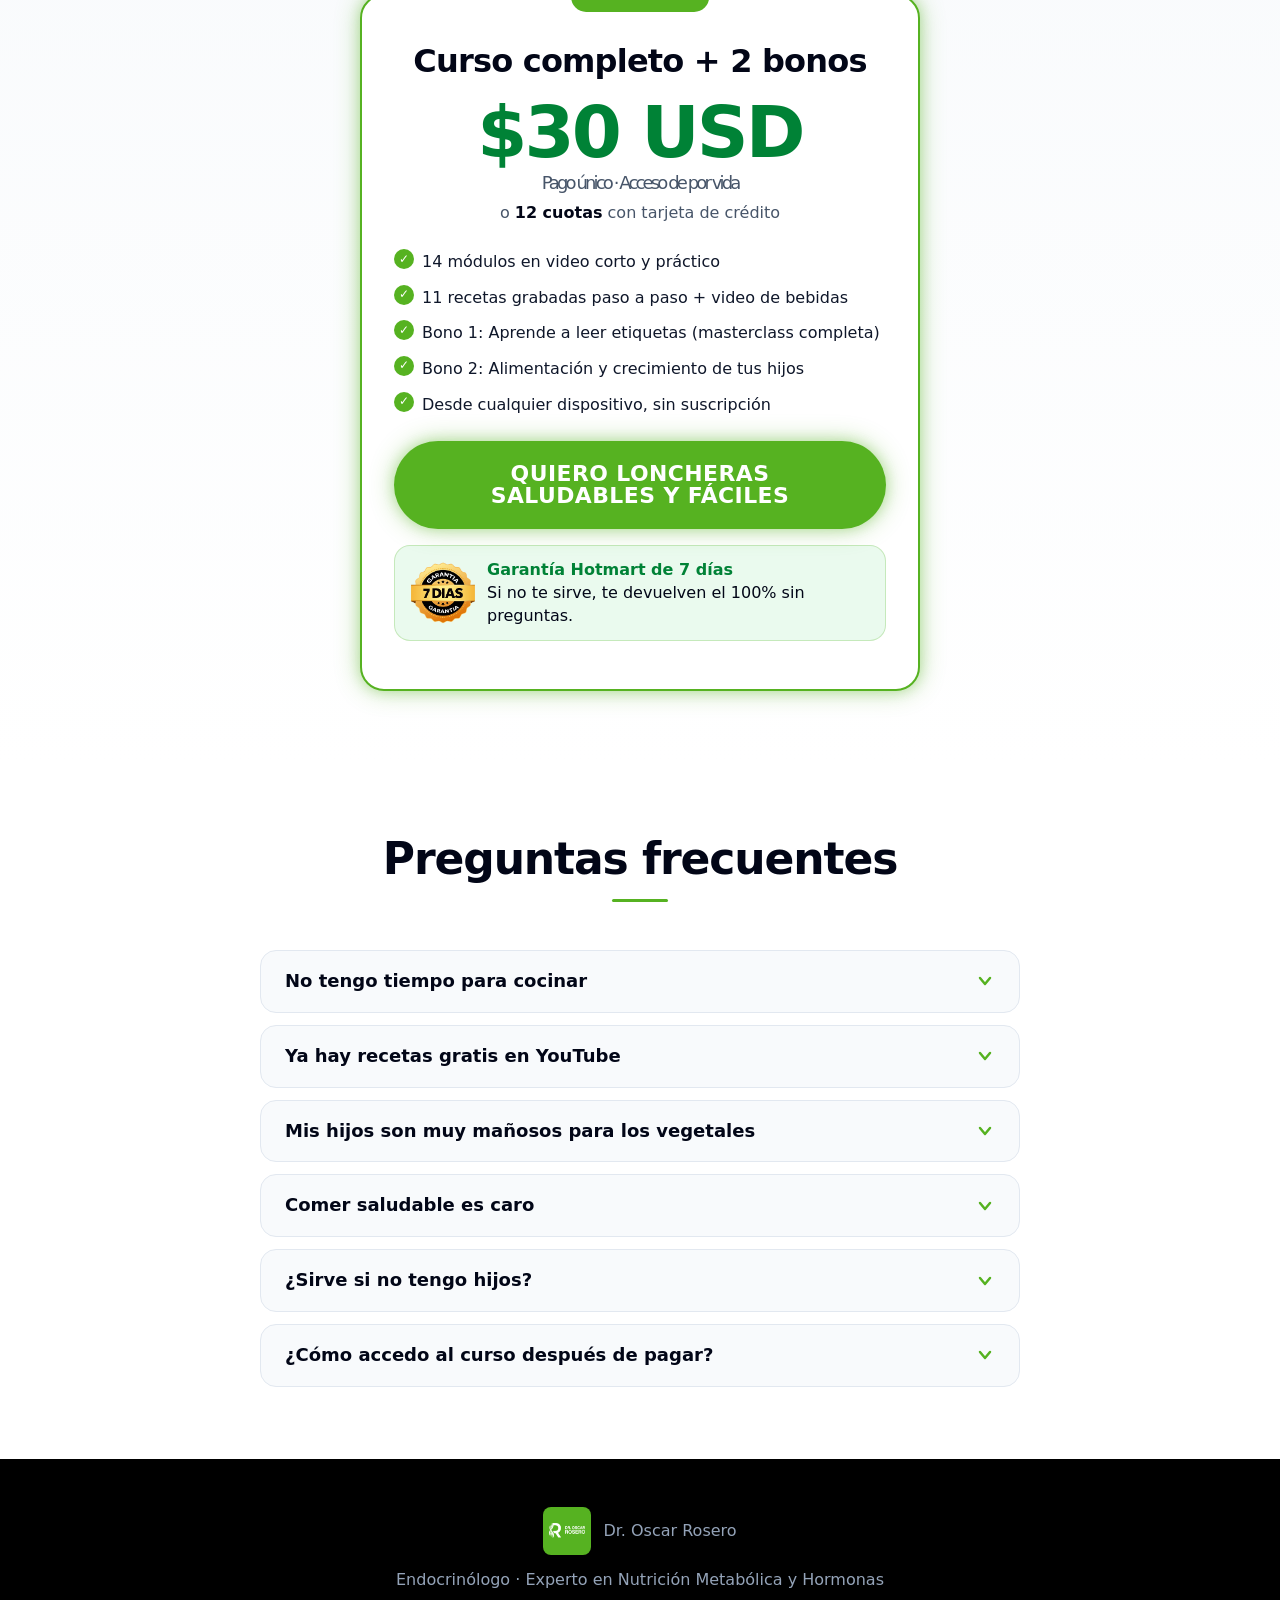
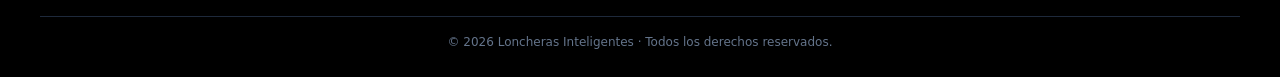
==== commit 72cdc3cb: "Sticky CTA con lógica coherente + nueva sección recetas categoría + insignia credenciales + banner b" ====
--- a/index.html
+++ b/index.html
@@ -462,6 +462,67 @@
       </div>
     </section>
 
+    <!-- ============== RECETAS POR CATEGORÍA (NUEVA) ============== -->
+    <section class="recetas-cat-section" id="recetas" aria-labelledby="recetas-title">
+      <div class="container">
+        <div class="section-head">
+          <span class="eyebrow">Las 11 recetas + bebidas en video</span>
+          <h2 id="recetas-title">4 categorías para armar la lonchera 3+1</h2>
+          <div class="divider-dot"></div>
+          <p>Todas grabadas paso a paso. Hechas en AirFryer u horno, con ingredientes que ya tienes en casa.</p>
+        </div>
+
+        <div class="cat-grid">
+          <article class="cat-card">
+            <div class="cat-card__thumb"><img src="assets/imgs/cat-proteinas.webp" alt="Recetas de proteínas" loading="lazy" width="640" height="360" /></div>
+            <h3>Proteínas <span class="cat-card__count">7 recetas</span></h3>
+            <ul class="cat-card__list">
+              <li>Chorizos caseros</li>
+              <li>Hamburguesas</li>
+              <li>Nuggets de pollo</li>
+              <li>Croquetas de atún</li>
+              <li>Mini albóndigas</li>
+              <li>Jamón de cerdo</li>
+              <li>Pollo desmechado</li>
+            </ul>
+          </article>
+
+          <article class="cat-card">
+            <div class="cat-card__thumb"><img src="assets/imgs/cat-carbohidratos.webp" alt="Recetas de carbohidratos reales" loading="lazy" width="640" height="360" /></div>
+            <h3>Carbohidratos <span class="cat-card__count">3 recetas</span></h3>
+            <ul class="cat-card__list">
+              <li>Arepas de maíz con queso</li>
+              <li>Galletas de avena y banano</li>
+              <li>Muffins vegetales y queso</li>
+            </ul>
+          </article>
+
+          <article class="cat-card">
+            <div class="cat-card__thumb"><img src="assets/imgs/cat-bebidas.webp" alt="Bebidas naturales sin azúcar" loading="lazy" width="640" height="360" /></div>
+            <h3>Bebidas <span class="cat-card__count">5 alternativas</span></h3>
+            <ul class="cat-card__list">
+              <li>Agua con limón + stevia</li>
+              <li>Té frío sin azúcar</li>
+              <li>Agua con naranja</li>
+              <li>Agua con menta</li>
+              <li>Agua con fruta picada</li>
+            </ul>
+          </article>
+
+          <article class="cat-card">
+            <div class="cat-card__thumb"><img src="assets/imgs/cat-combinaciones.webp" alt="Combinaciones perfectas de loncheras" loading="lazy" width="640" height="360" /></div>
+            <h3>Combinaciones <span class="cat-card__count">para todas las edades</span></h3>
+            <ul class="cat-card__list">
+              <li>Lonchera anti-estrés</li>
+              <li>Lonchera para concentración</li>
+              <li>Combinaciones por edad</li>
+              <li>Combinaciones perfectas 3+1</li>
+            </ul>
+          </article>
+        </div>
+      </div>
+    </section>
+
     <!-- ============== INCLUYE — bullets verdes ============== -->
     <section class="includes-section">
       <div class="container">
@@ -642,6 +703,9 @@
     <!-- ============== BONOS (literal del sitio del Dr. Rosero) ============== -->
     <section class="bonos-section">
       <div class="container">
+        <div class="bonos-banner" aria-hidden="true">
+          <img src="assets/imgs/bonus-cover.webp" alt="" loading="lazy" />
+        </div>
         <div class="section-head">
           <span class="eyebrow">Incluidos en el curso</span>
           <h2>¡Tienes bonos exclusivos!</h2>
@@ -758,7 +822,8 @@
       <div class="container">
         <div class="doc-grid">
           <div class="doc-photo">
-            <img src="assets/imgs/dr-rosero-perfil.webp" alt="Dr. Oscar Rosero, médico endocrinólogo" loading="lazy" width="640" height="640" />
+            <img class="doc-photo__main" src="assets/imgs/dr-rosero-perfil.webp" alt="Dr. Oscar Rosero, médico endocrinólogo" loading="lazy" width="640" height="640" />
+            <img class="doc-photo__badge" src="assets/imgs/dr-rosero-credenciales.webp" alt="Credenciales Dr. Rosero" loading="lazy" />
           </div>
           <div>
             <span class="eyebrow">Quién enseña este curso</span>
--- a/styles/styles.css
+++ b/styles/styles.css
@@ -855,6 +855,122 @@
   line-height: 1.45;
 }
 
+/* === RECETAS POR CATEGORÍA (4 cards con foto) ============ */
+.recetas-cat-section {
+  padding: var(--sp-8) 0;
+  background: #fff;
+  border-top: 1px solid var(--paper-line);
+}
+.cat-grid {
+  display: grid;
+  gap: var(--sp-4);
+  grid-template-columns: 1fr;
+}
+@media (min-width: 640px) { .cat-grid { grid-template-columns: repeat(2, 1fr); } }
+@media (min-width: 1100px){ .cat-grid { grid-template-columns: repeat(4, 1fr); } }
+
+.cat-card {
+  background: #fff;
+  border: 1px solid var(--paper-line);
+  border-radius: var(--radius-lg);
+  overflow: hidden;
+  display: flex;
+  flex-direction: column;
+  box-shadow: var(--shadow-card);
+  transition: transform var(--t-fast) var(--ease), border-color var(--t-fast) var(--ease);
+}
+.cat-card:hover { transform: translateY(-3px); border-color: rgba(86, 178, 33, 0.4); }
+.cat-card__thumb {
+  aspect-ratio: 16 / 10;
+  overflow: hidden;
+  background: var(--paper-soft);
+}
+.cat-card__thumb img {
+  width: 100%; height: 100%;
+  object-fit: cover;
+  display: block;
+  transition: transform var(--t-mid) var(--ease);
+}
+.cat-card:hover .cat-card__thumb img { transform: scale(1.05); }
+.cat-card h3 {
+  padding: var(--sp-4) var(--sp-4) var(--sp-3);
+  font-size: var(--fs-lg);
+  margin: 0;
+  display: flex;
+  flex-direction: column;
+  gap: 4px;
+}
+.cat-card__count {
+  font-size: 12px;
+  font-weight: 700;
+  color: var(--brand-dark);
+  letter-spacing: 0.05em;
+  text-transform: uppercase;
+  background: var(--brand-soft);
+  padding: 4px 10px;
+  border-radius: var(--radius-pill);
+  align-self: flex-start;
+}
+.cat-card__list {
+  list-style: none;
+  padding: 0 var(--sp-4) var(--sp-5);
+  margin: 0;
+  display: grid;
+  gap: 8px;
+  font-size: var(--fs-sm);
+  color: var(--ink);
+}
+.cat-card__list li {
+  padding-left: 18px;
+  position: relative;
+}
+.cat-card__list li::before {
+  content: "";
+  position: absolute;
+  left: 0; top: 8px;
+  width: 8px; height: 8px;
+  background: var(--brand);
+  border-radius: 50%;
+}
+
+/* === BANNER DE BONOS ===================================== */
+.bonos-banner {
+  max-width: 720px;
+  margin: 0 auto var(--sp-5);
+  border-radius: var(--radius-lg);
+  overflow: hidden;
+  box-shadow: var(--shadow-card);
+}
+.bonos-banner img {
+  width: 100%;
+  height: auto;
+  display: block;
+}
+
+/* === DOC PHOTO con badge de credenciales ================= */
+.doc-photo {
+  position: relative;
+}
+.doc-photo__badge {
+  position: absolute;
+  bottom: -10px;
+  right: -10px;
+  width: 110px;
+  height: auto;
+  background: #fff;
+  border: 3px solid #fff;
+  border-radius: 50%;
+  box-shadow: 0 6px 20px rgba(0, 0, 0, 0.18);
+  z-index: 2;
+}
+@media (max-width: 640px) {
+  .doc-photo__badge {
+    width: 80px;
+    bottom: -6px;
+    right: -6px;
+  }
+}
+
 /* === BULLETS DE LO QUE INCLUYE =========================== */
 .includes-section {
   padding: var(--sp-8) 0;
@@ -1103,7 +1219,8 @@
   display: grid;
   place-items: center;
 }
-.doc-photo img { width: 100%; height: 100%; object-fit: cover; }
+.doc-photo > img.doc-photo__main { width: 100%; height: 100%; object-fit: cover; }
+.doc-photo > img:not(.doc-photo__badge):not(.doc-photo__main) { width: 100%; height: 100%; object-fit: cover; }
 .doc-credentials { display: flex; flex-wrap: wrap; gap: var(--sp-2); margin-top: var(--sp-4); }
 .doc-credentials span {
   background: var(--brand-soft);
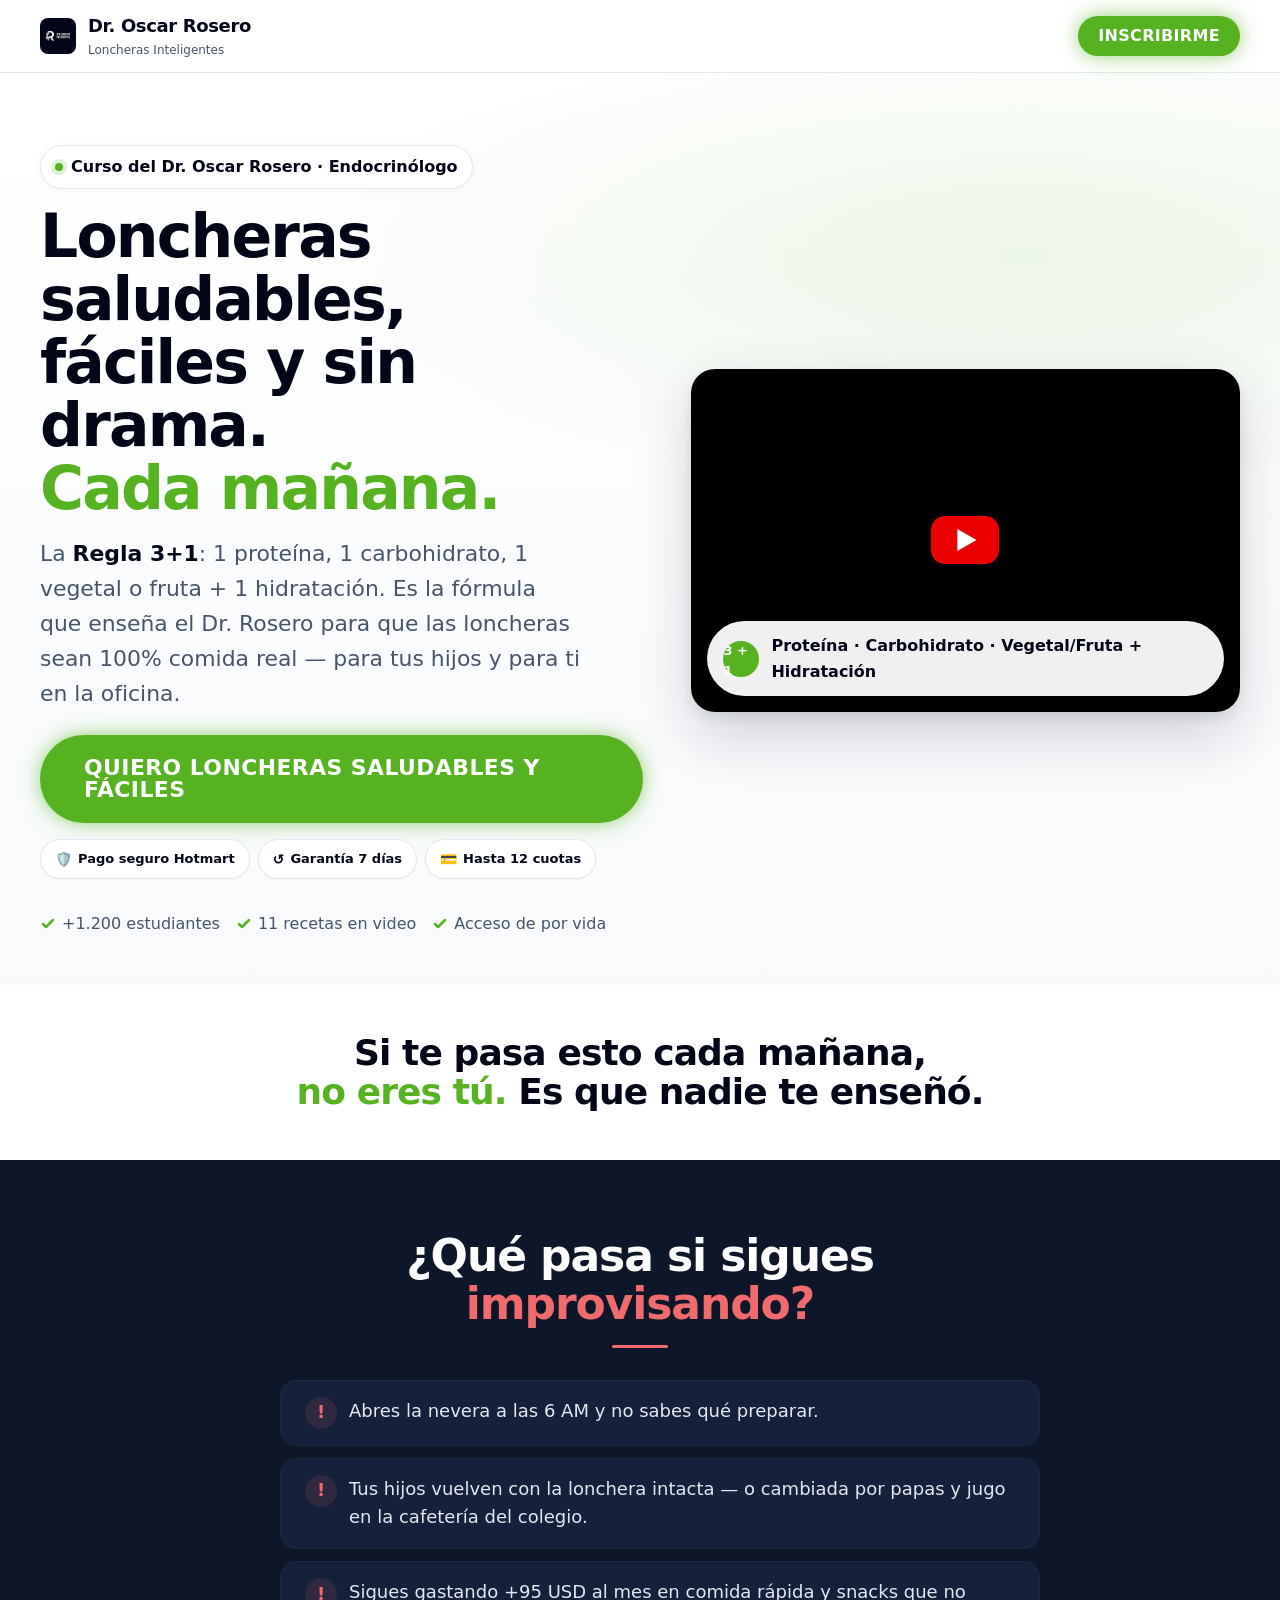
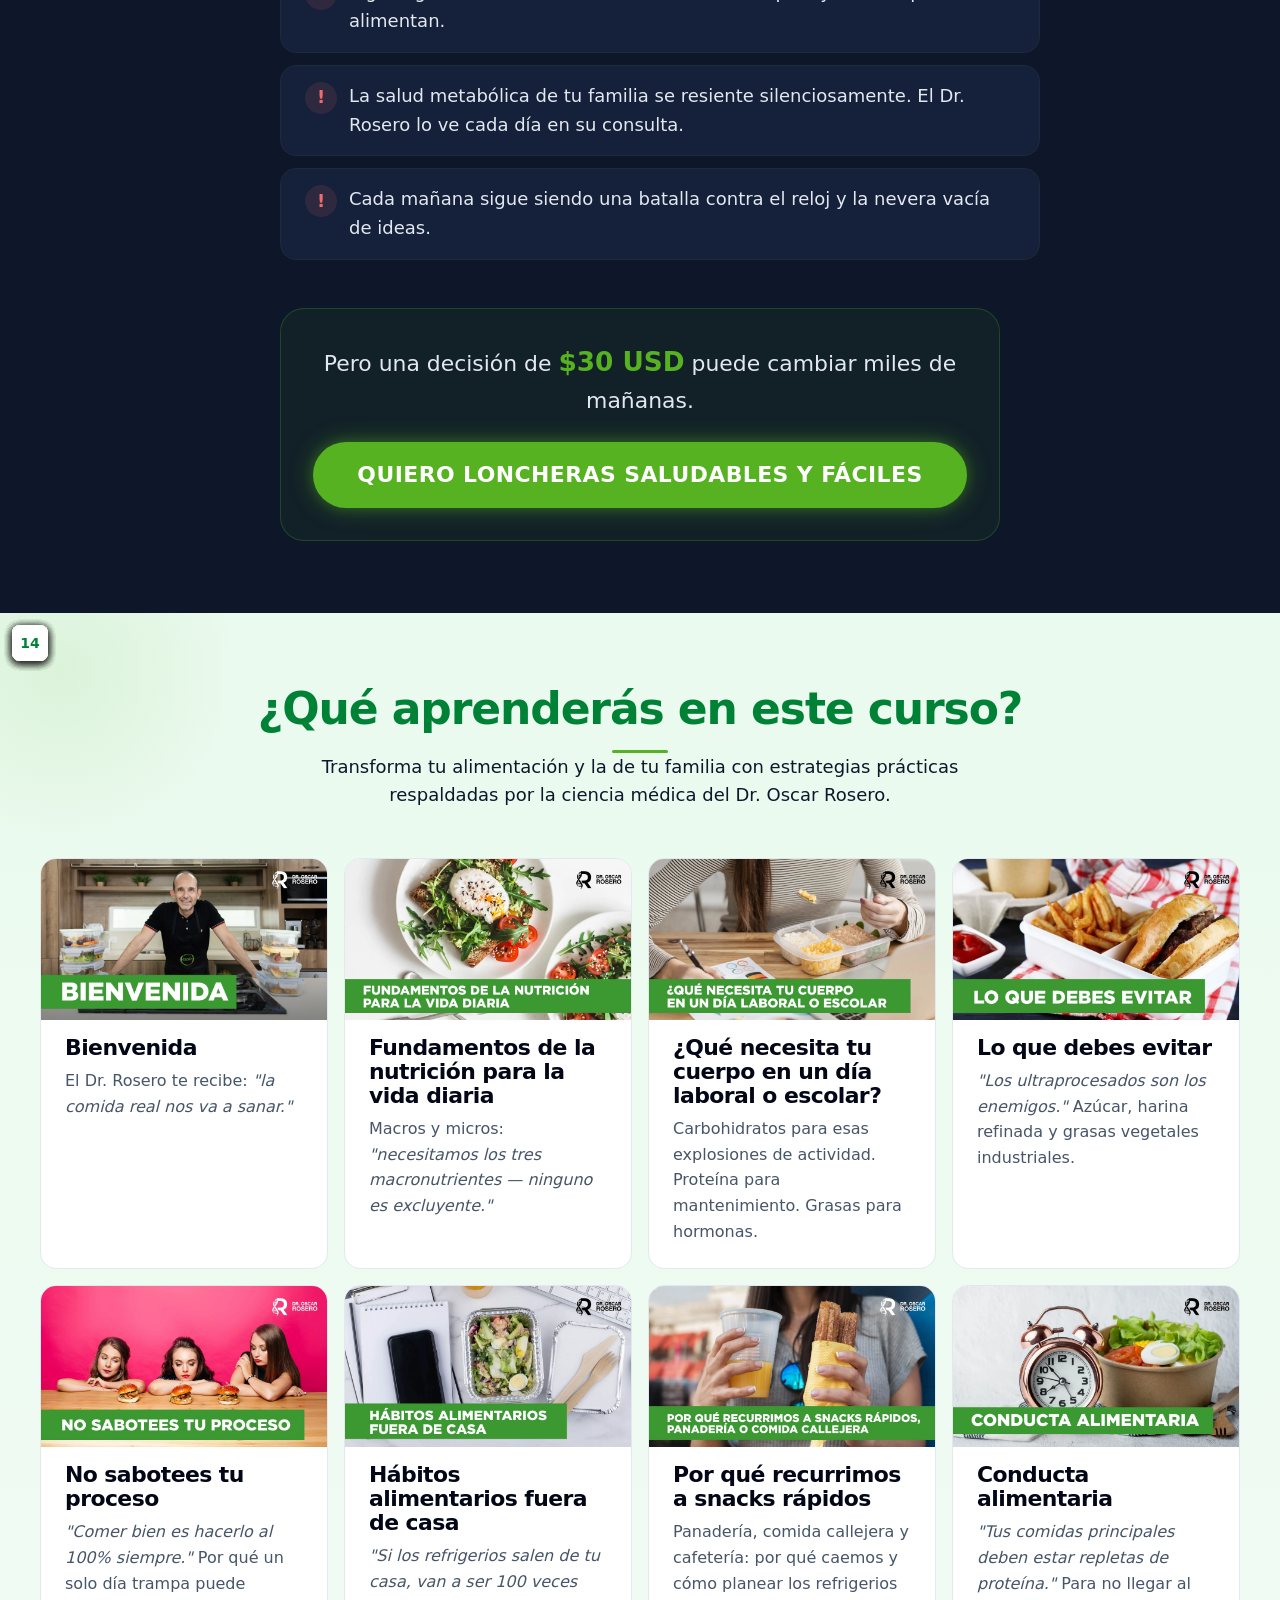
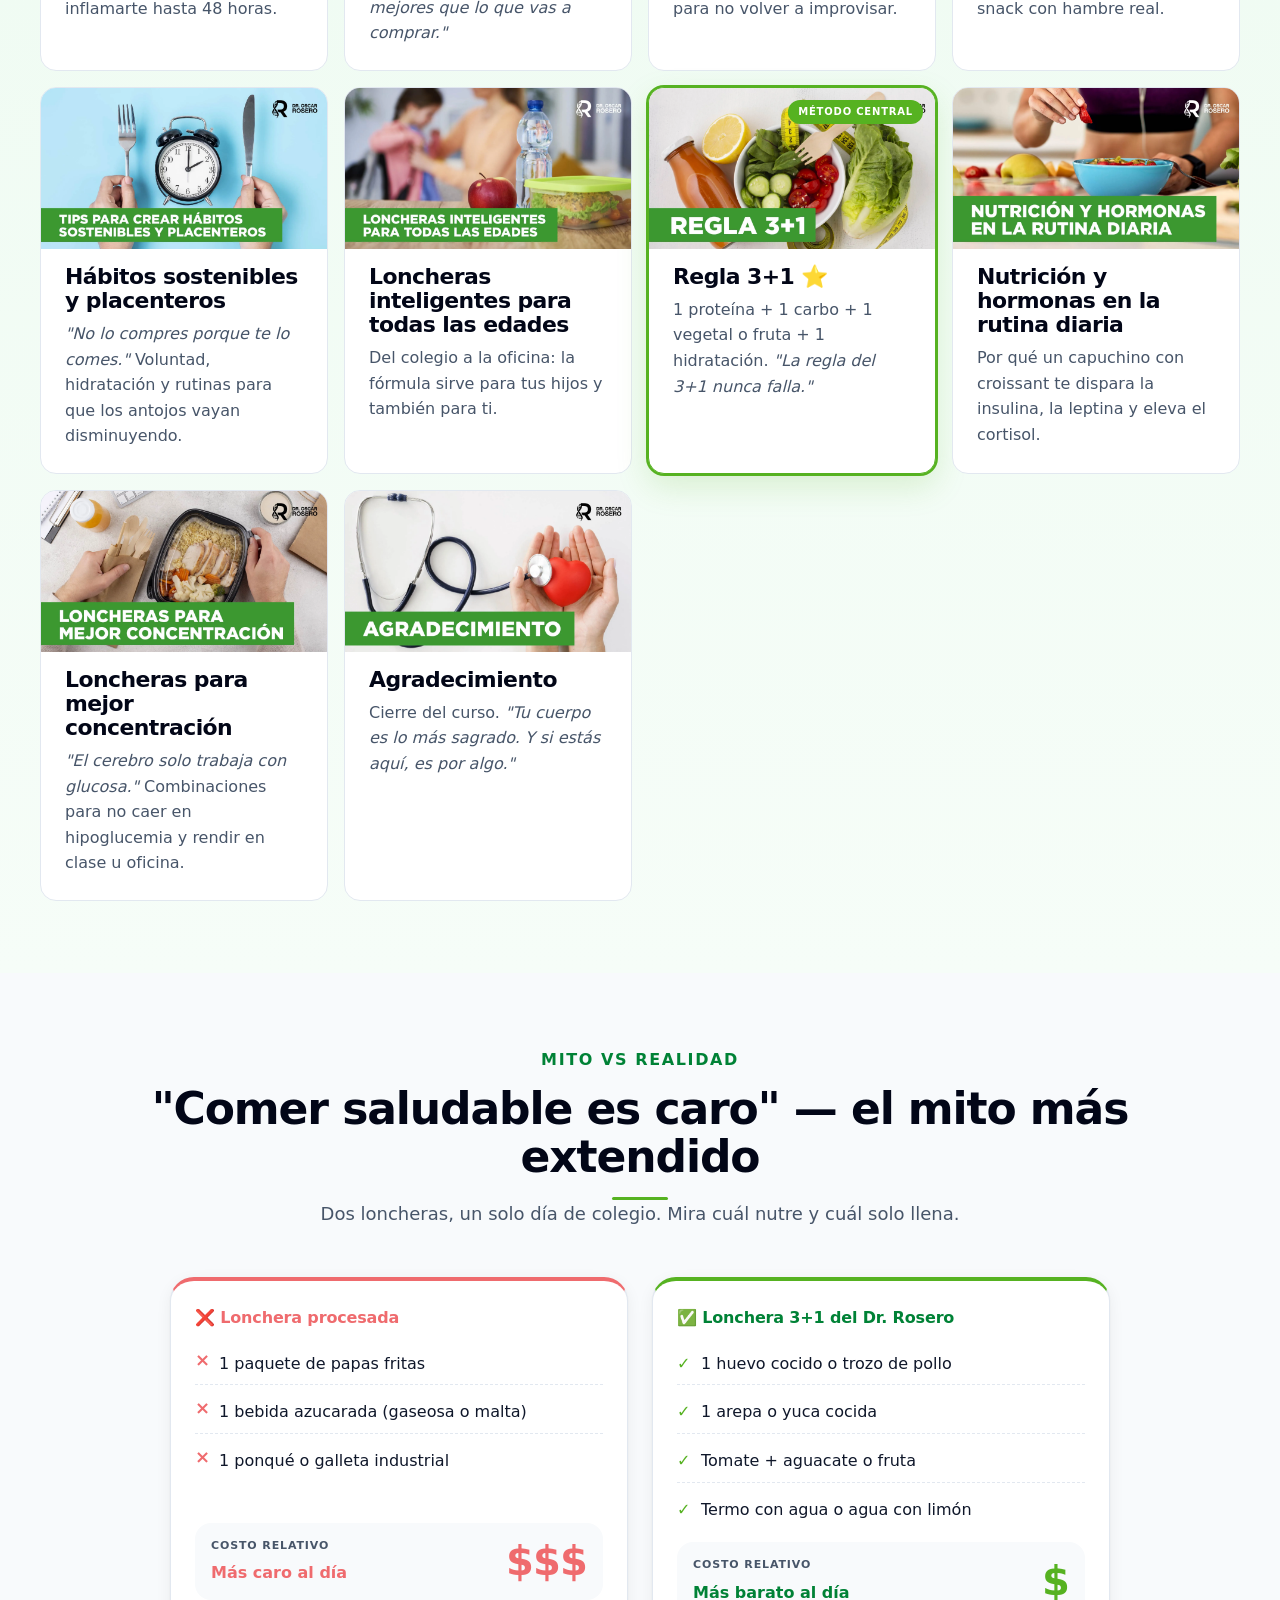
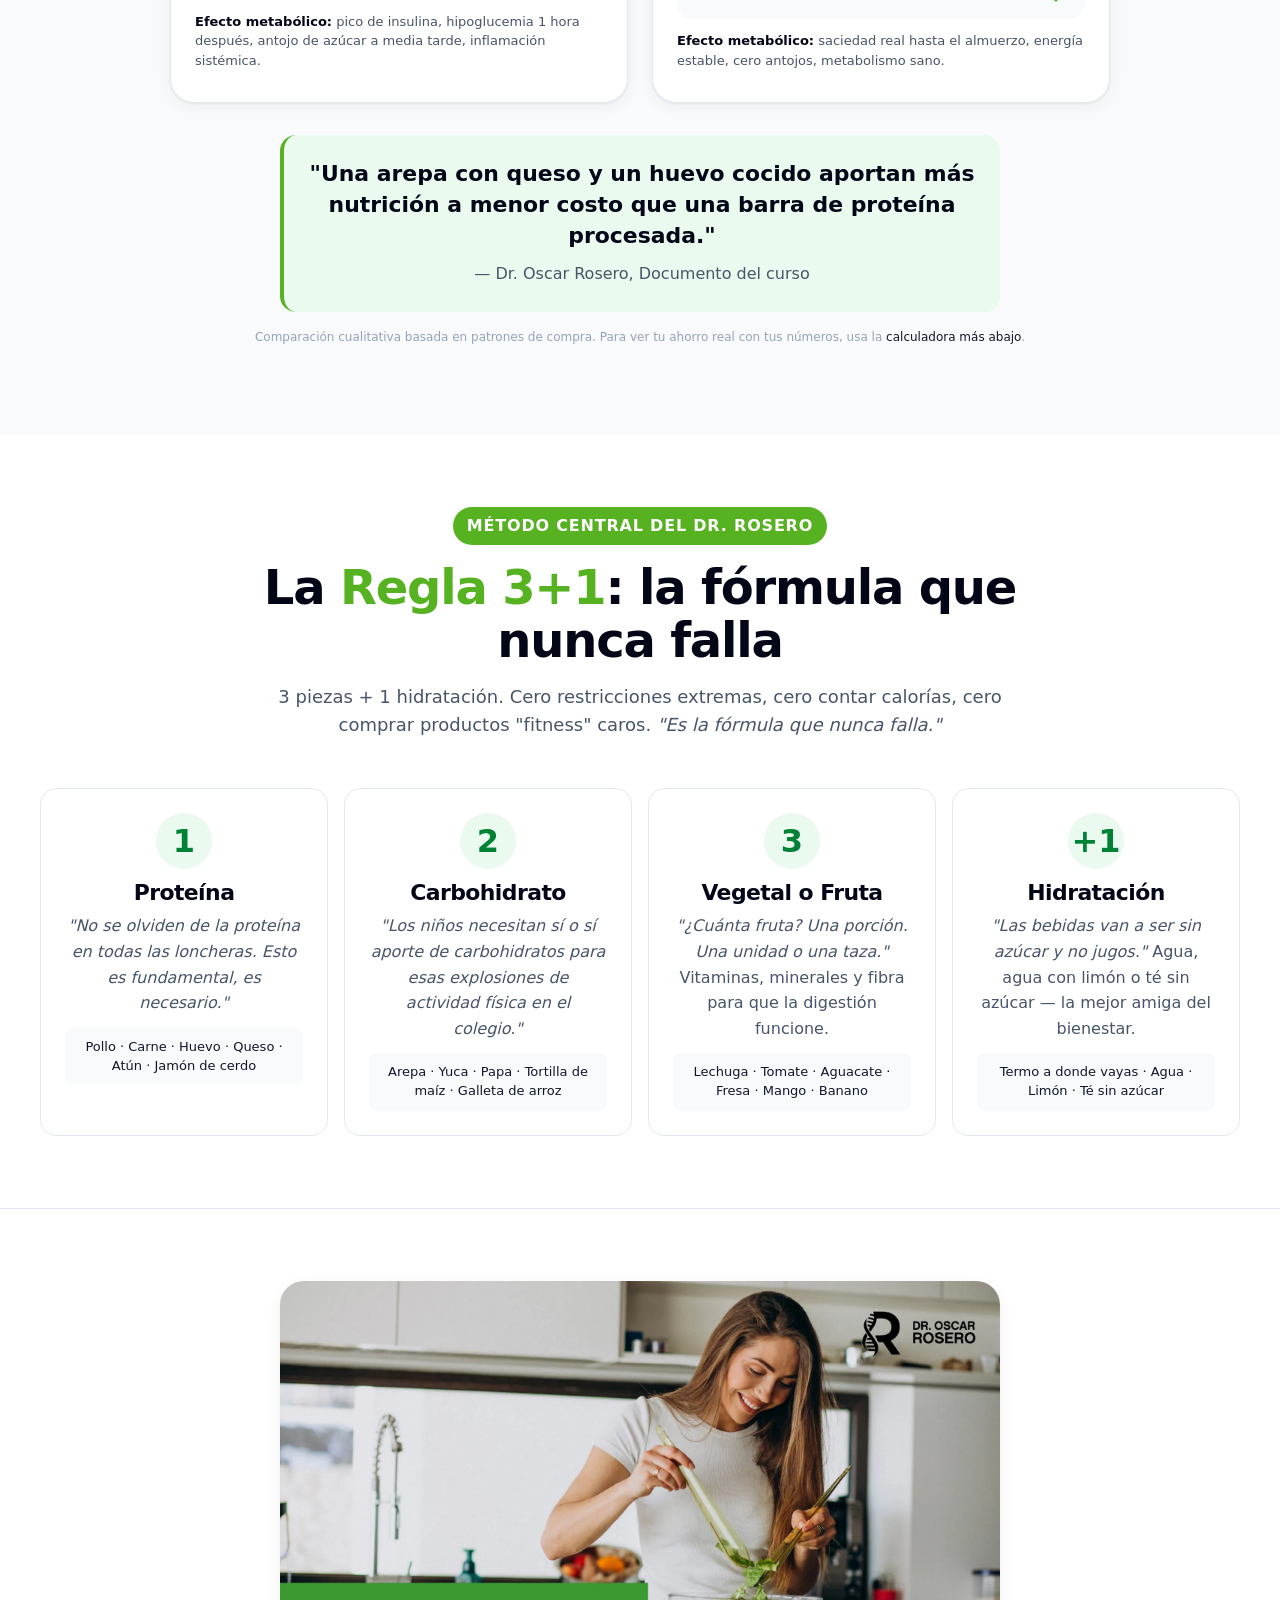
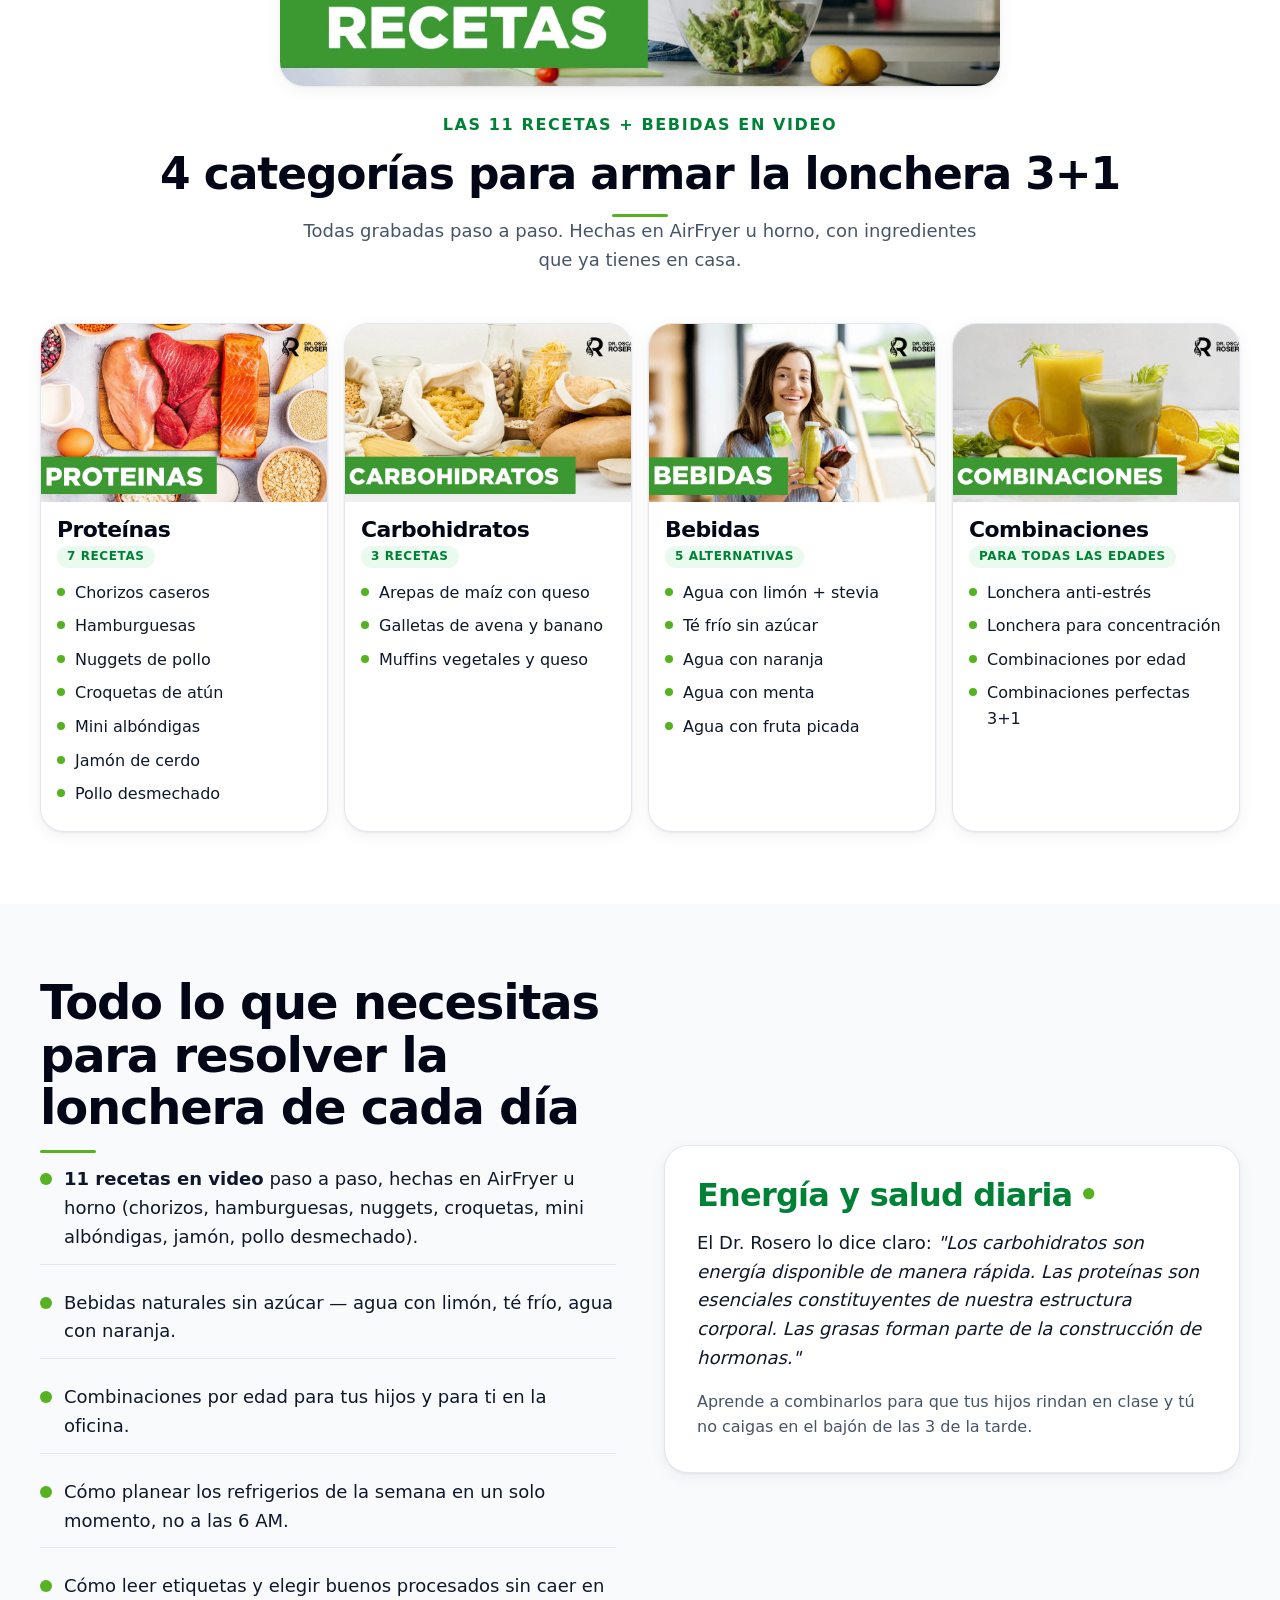
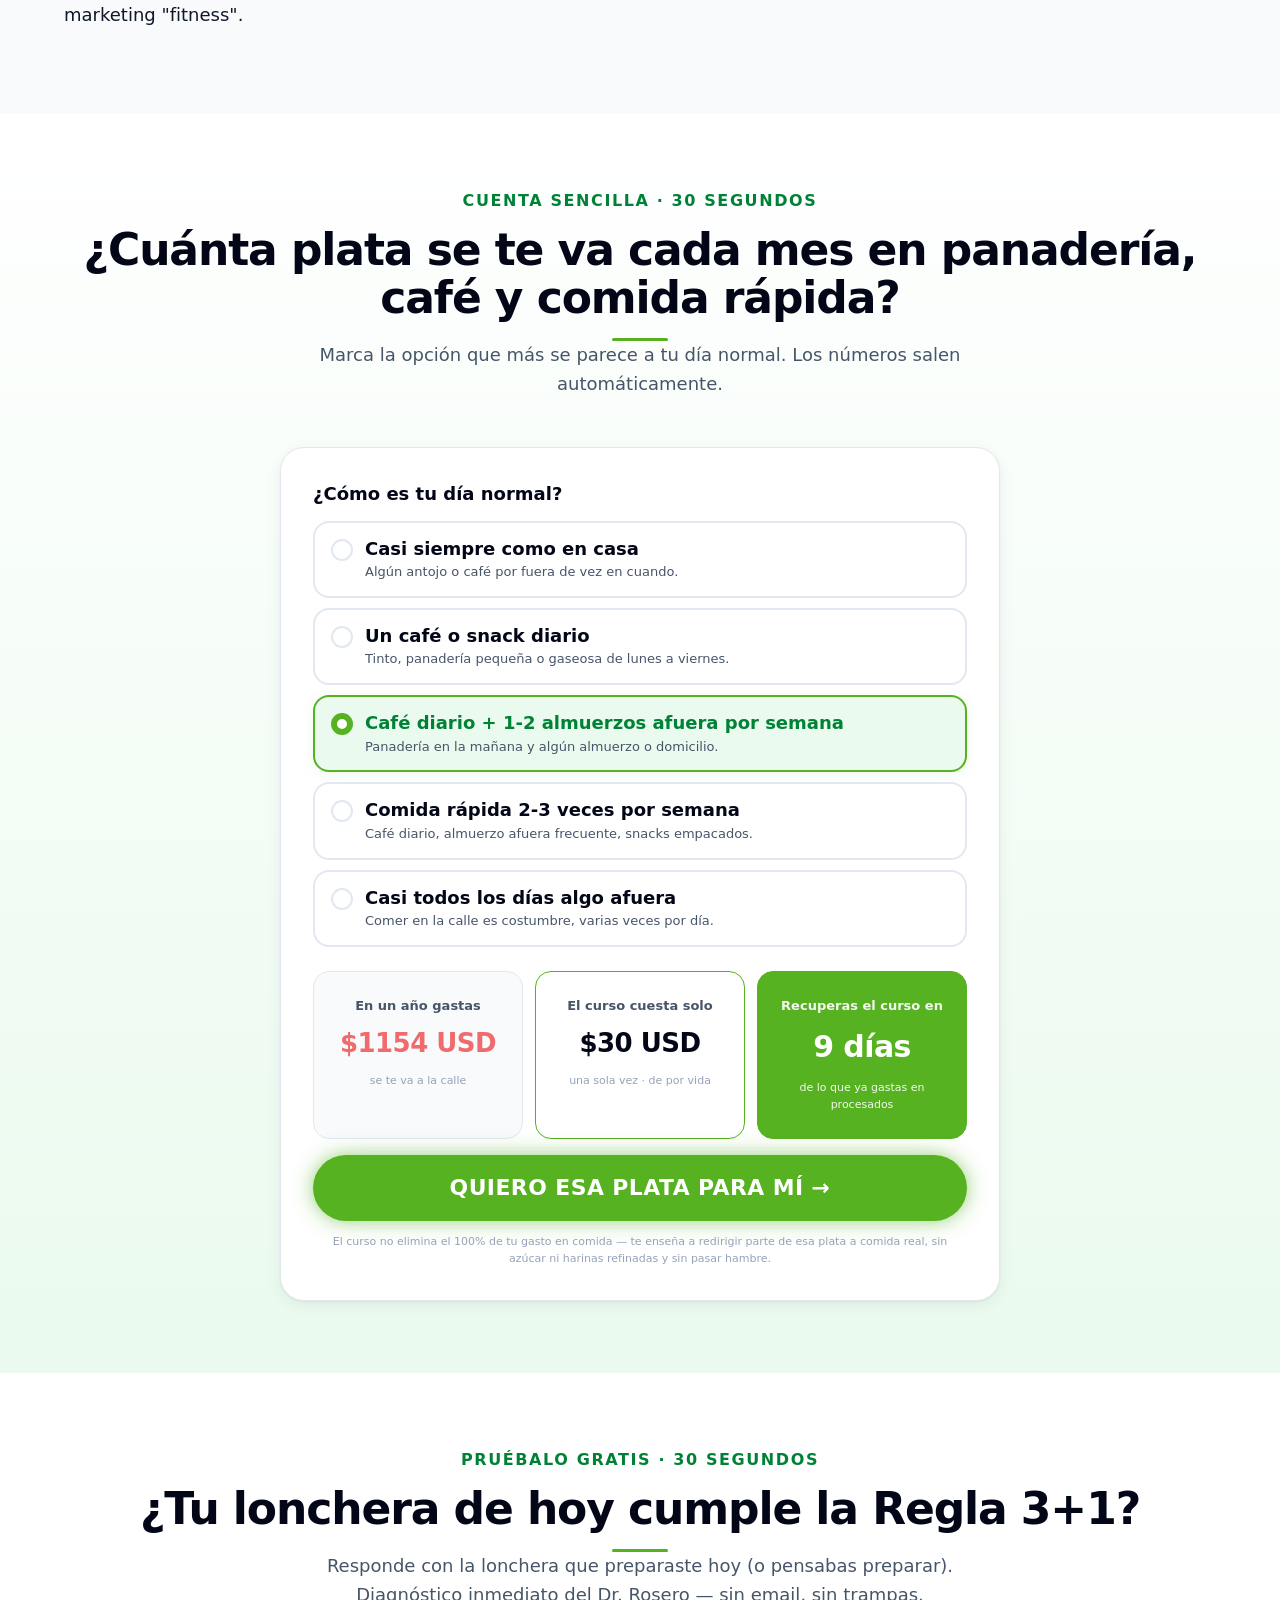
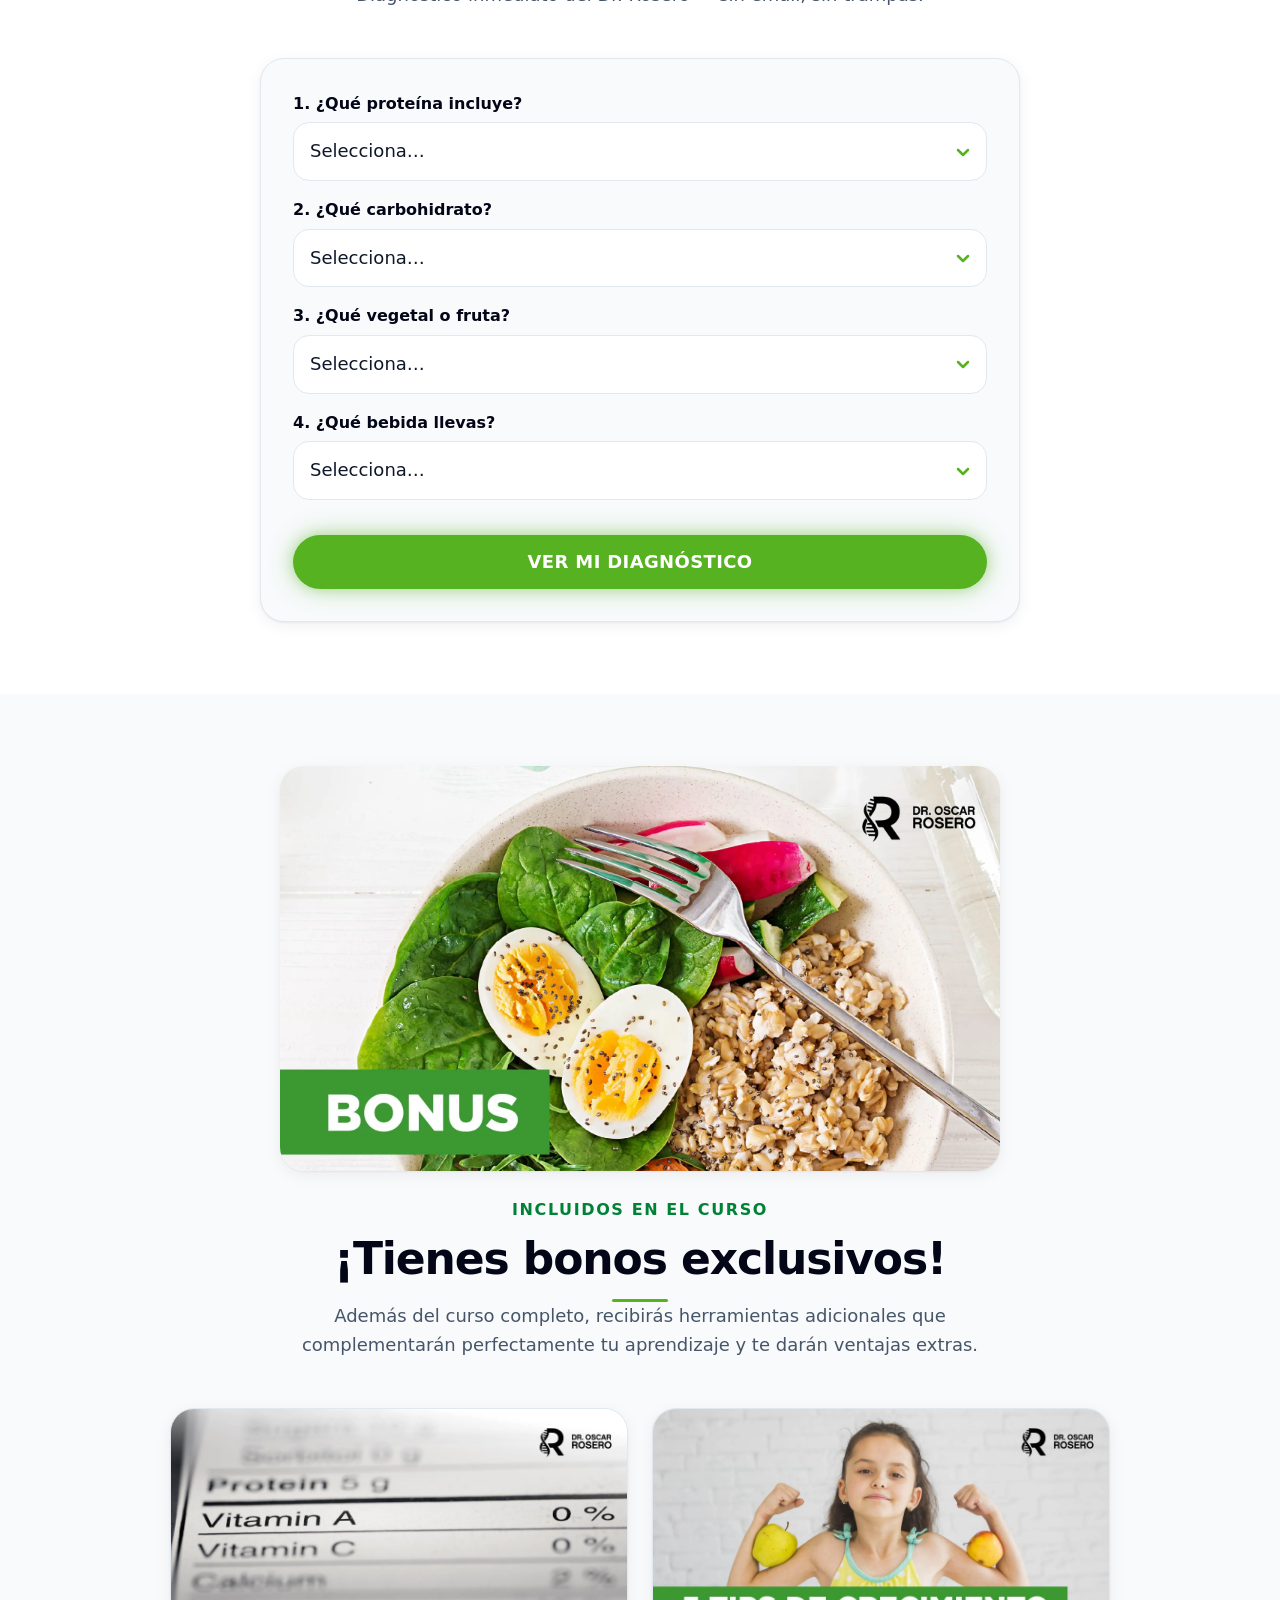
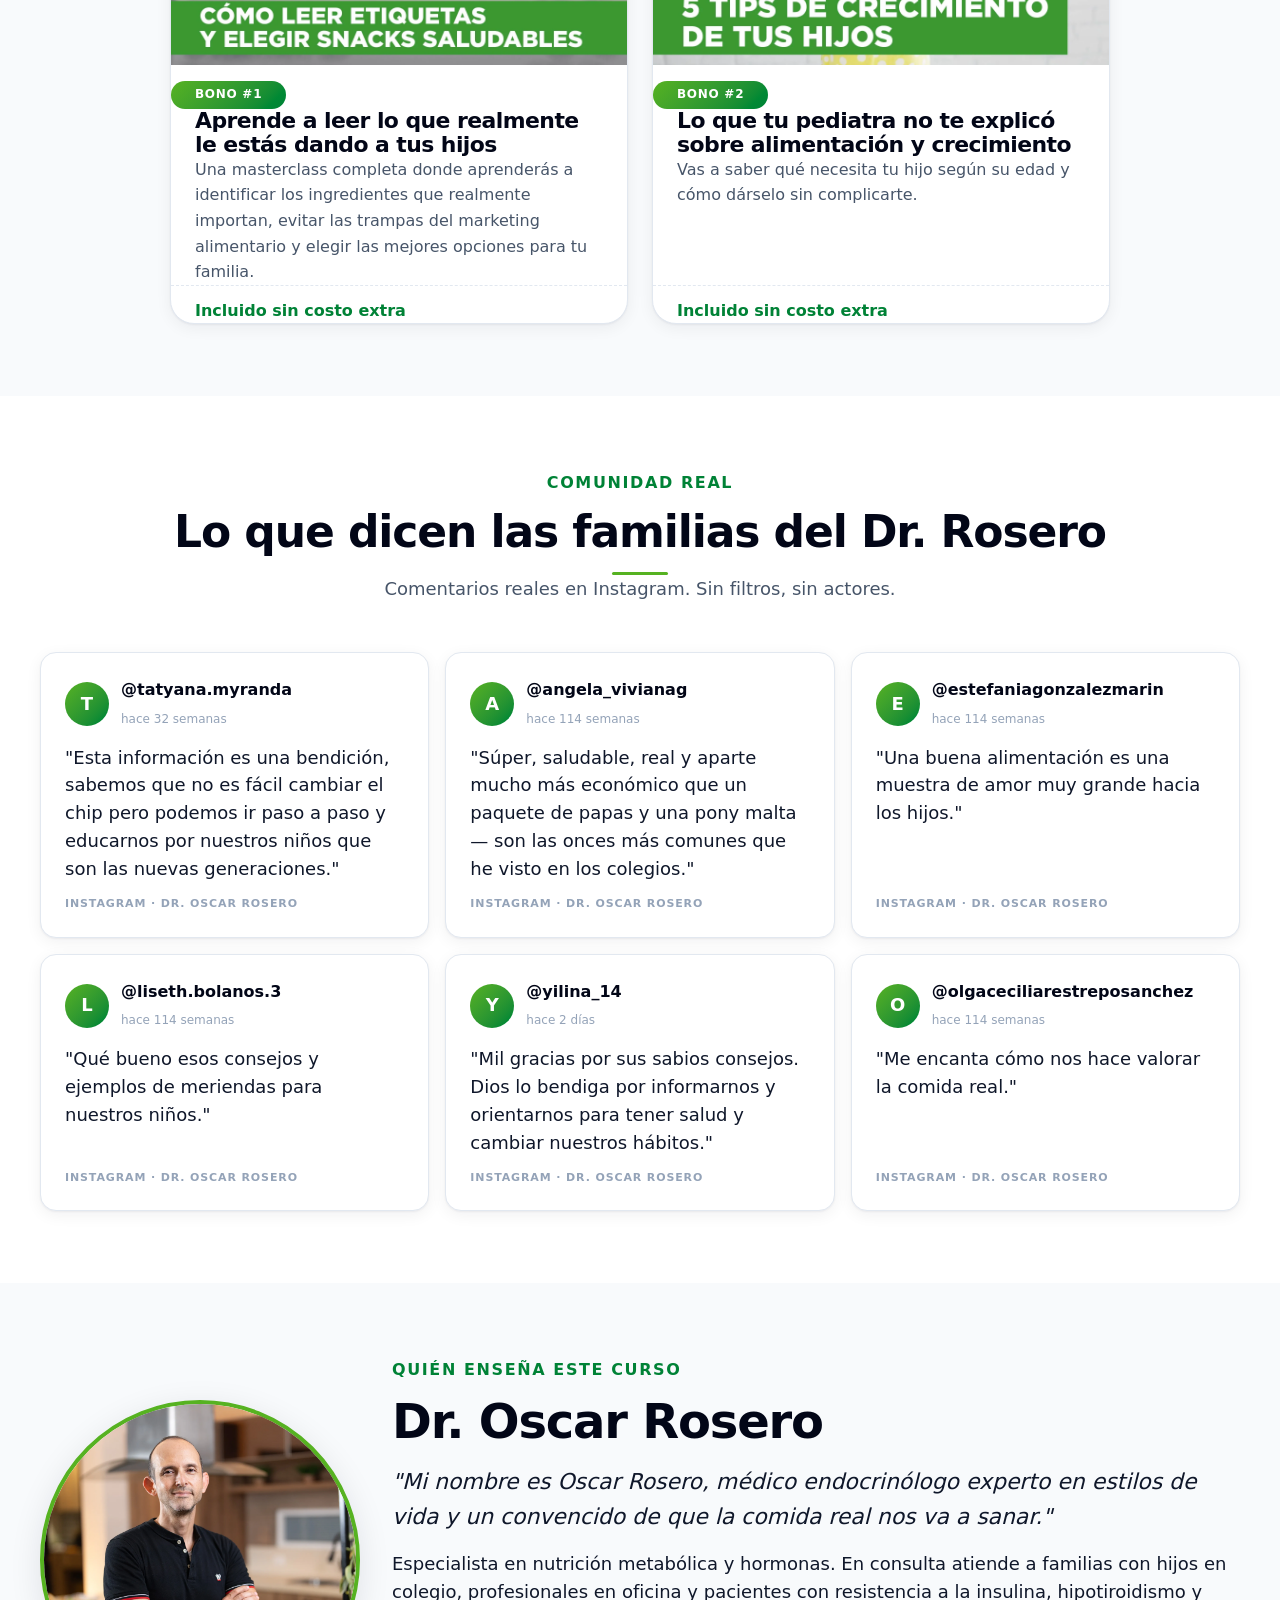
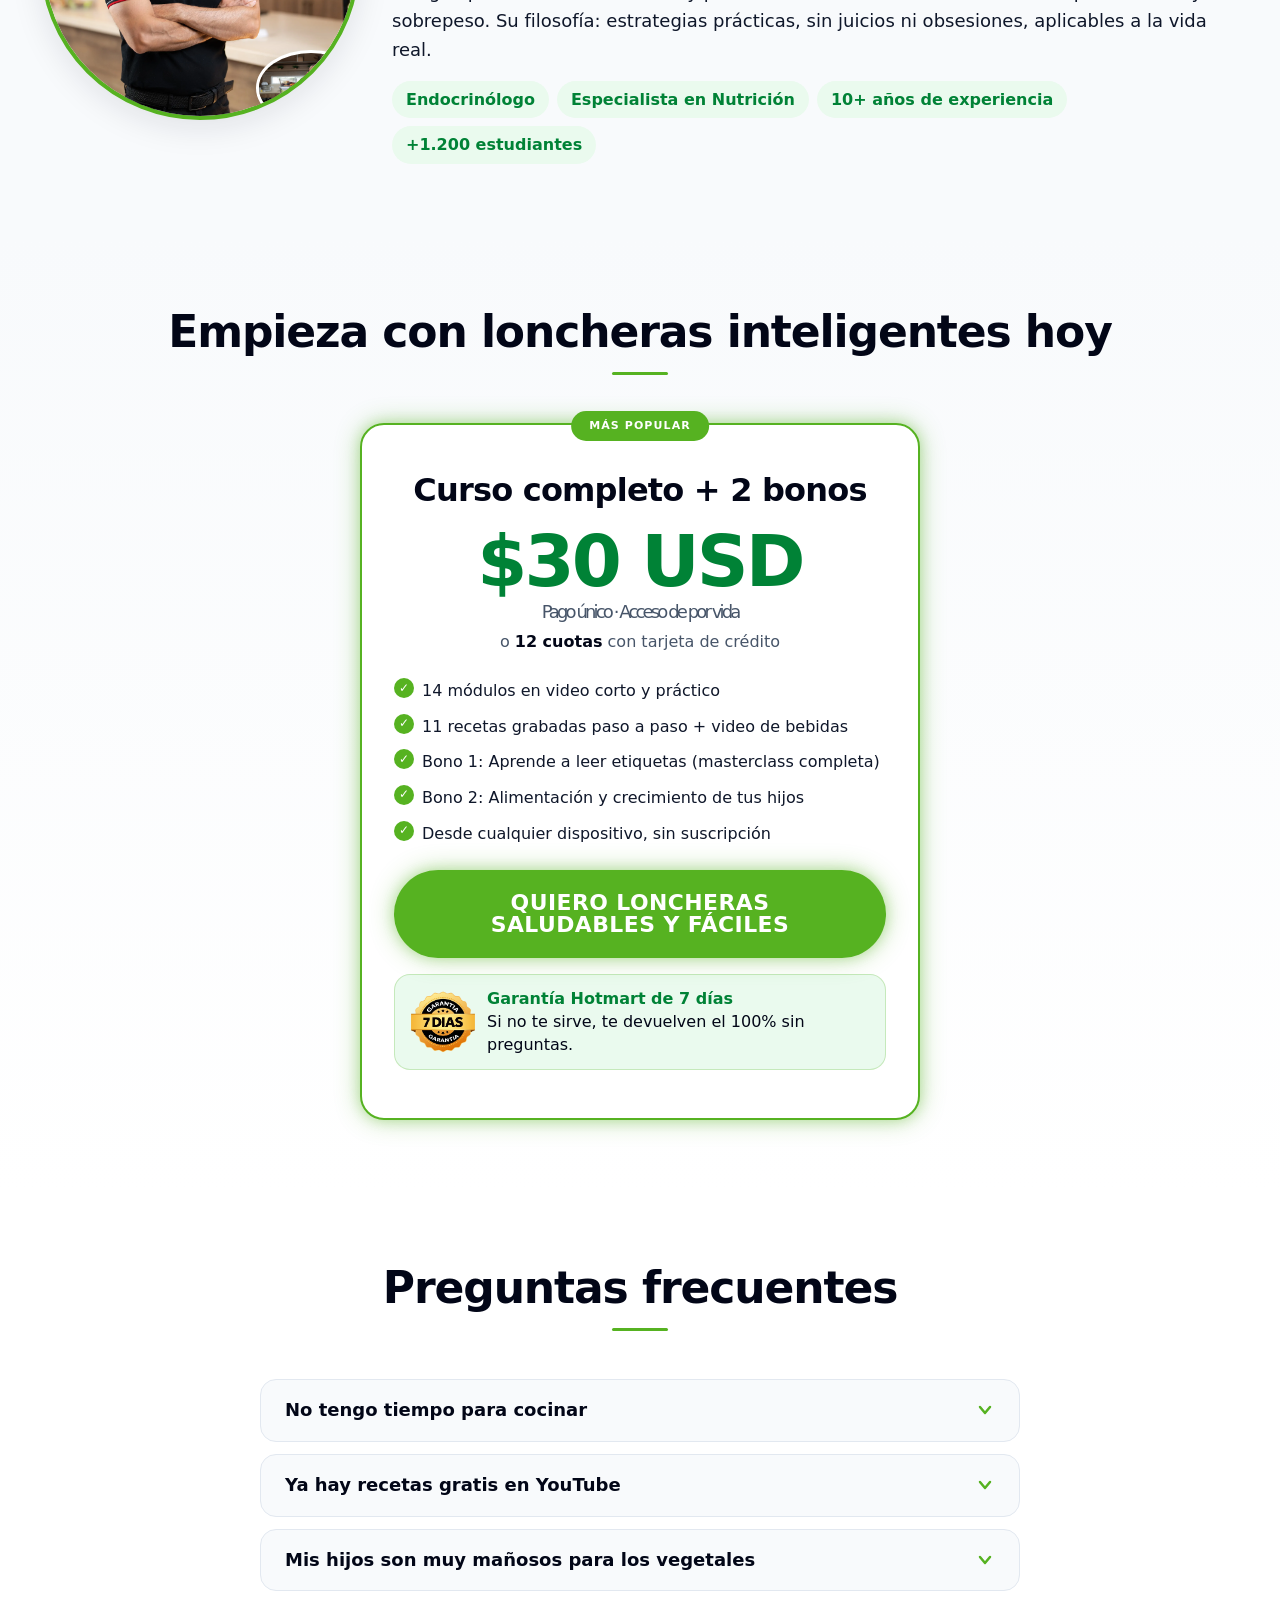
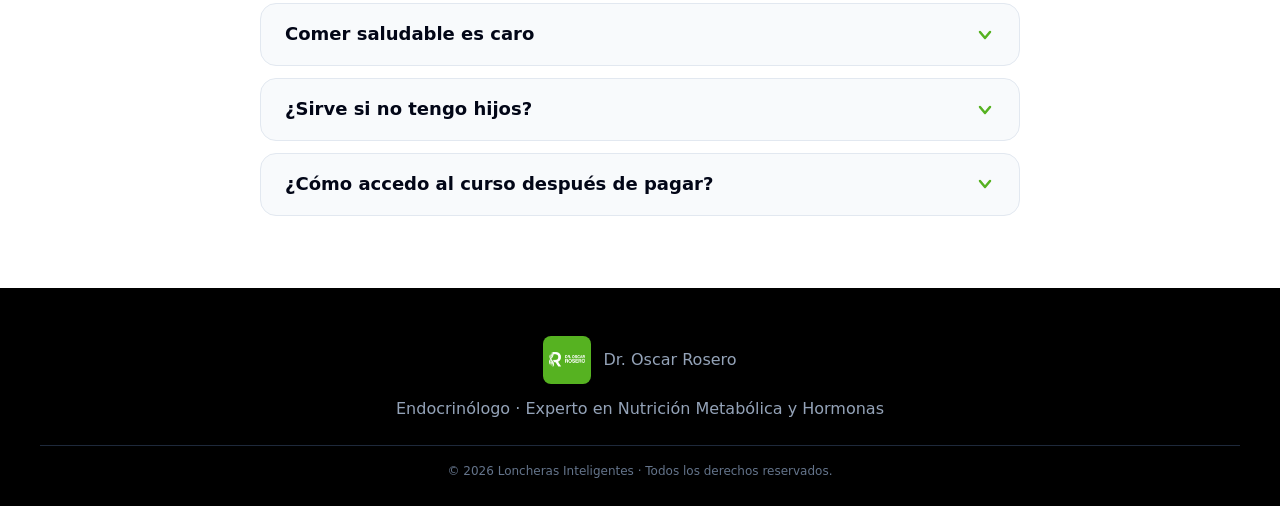
==== commit 6b4745a7: "Mega audit: hero PNG 2.4MB → WebP 123KB (-95%), -7 imgs huérfanas, width/height anti-CLS, banner rec" ====
--- a/index.html
+++ b/index.html
@@ -30,7 +30,11 @@
   <link rel="apple-touch-icon" sizes="180x180" href="assets/imgs/logo-doc.webp" />
 
   <link rel="preconnect" href="https://i.ytimg.com" />
-  <link rel="preload" as="image" href="assets/imgs/hero-bg.png" fetchpriority="high" />
+  <link rel="dns-prefetch" href="https://www.datos.gov.co" />
+  <link rel="dns-prefetch" href="https://ipapi.co" />
+  <link rel="dns-prefetch" href="https://ipwho.is" />
+  <link rel="dns-prefetch" href="https://open.er-api.com" />
+  <link rel="preload" as="image" href="assets/imgs/hero-bg.webp" fetchpriority="high" />
   <link rel="stylesheet" href="styles/styles.css" />
   <link rel="icon" href="data:image/svg+xml,%3Csvg xmlns='http://www.w3.org/2000/svg' viewBox='0 0 32 32'%3E%3Crect width='32' height='32' fill='%2356b221'/%3E%3Ctext x='16' y='22' font-family='sans-serif' font-weight='800' font-size='16' text-anchor='middle' fill='white'%3ER%3C/text%3E%3C/svg%3E" />
 
@@ -211,7 +215,7 @@
           <lite-youtube
             videoid="yyLKWh-pckg"
             title="Curso Loncheras Inteligentes — Dr. Oscar Rosero"
-            style="background-image: url('assets/imgs/hero-bg.png')">
+            style="background-image: url('assets/imgs/hero-bg.webp')">
             <span class="sr-only">Reproducir video de presentación del Dr. Oscar Rosero</span>
           </lite-youtube>
           <figcaption class="hero__caption" aria-hidden="true">
@@ -465,6 +469,9 @@
     <!-- ============== RECETAS POR CATEGORÍA (NUEVA) ============== -->
     <section class="recetas-cat-section" id="recetas" aria-labelledby="recetas-title">
       <div class="container">
+        <div class="recetas-banner" aria-hidden="true">
+          <img src="assets/imgs/cat-recetas.webp" alt="" loading="lazy" width="1920" height="1080" />
+        </div>
         <div class="section-head">
           <span class="eyebrow">Las 11 recetas + bebidas en video</span>
           <h2 id="recetas-title">4 categorías para armar la lonchera 3+1</h2>
@@ -704,7 +711,7 @@
     <section class="bonos-section">
       <div class="container">
         <div class="bonos-banner" aria-hidden="true">
-          <img src="assets/imgs/bonus-cover.webp" alt="" loading="lazy" />
+          <img src="assets/imgs/bonus-cover.webp" alt="" loading="lazy" width="1920" height="1080" />
         </div>
         <div class="section-head">
           <span class="eyebrow">Incluidos en el curso</span>
@@ -823,7 +830,7 @@
         <div class="doc-grid">
           <div class="doc-photo">
             <img class="doc-photo__main" src="assets/imgs/dr-rosero-perfil.webp" alt="Dr. Oscar Rosero, médico endocrinólogo" loading="lazy" width="640" height="640" />
-            <img class="doc-photo__badge" src="assets/imgs/dr-rosero-credenciales.webp" alt="Credenciales Dr. Rosero" loading="lazy" />
+            <img class="doc-photo__badge" src="assets/imgs/dr-rosero-credenciales.webp" alt="Credenciales Dr. Rosero" loading="lazy" width="2376" height="1584" />
           </div>
           <div>
             <span class="eyebrow">Quién enseña este curso</span>
--- a/styles/styles.css
+++ b/styles/styles.css
@@ -933,15 +933,17 @@
   border-radius: 50%;
 }
 
-/* === BANNER DE BONOS ===================================== */
-.bonos-banner {
+/* === BANNERS DE SECCIÓN ================================== */
+.bonos-banner,
+.recetas-banner {
   max-width: 720px;
   margin: 0 auto var(--sp-5);
   border-radius: var(--radius-lg);
   overflow: hidden;
   box-shadow: var(--shadow-card);
 }
-.bonos-banner img {
+.bonos-banner img,
+.recetas-banner img {
   width: 100%;
   height: auto;
   display: block;
@@ -1498,3 +1500,109 @@
   white-space: nowrap;
   border: 0;
 }
+
+/* =========================================================
+   MOBILE COMPACT — Reducción de espacios para que la página
+   no se sienta "interminable" en pantallas <640px.
+   ========================================================= */
+@media (max-width: 640px) {
+  /* Padding general de secciones: 4.5rem → 2.5rem */
+  .hero               { padding: var(--sp-5) 0 var(--sp-6); }
+  .transition-section { padding: var(--sp-5) 0; }
+  .dark-section       { padding: var(--sp-6) 0; }
+  .learn-section      { padding: var(--sp-6) 0; }
+  .regla              { padding: var(--sp-6) 0; }
+  .mito-section       { padding: var(--sp-6) 0; }
+  .recetas-cat-section{ padding: var(--sp-6) 0; }
+  .includes-section   { padding: var(--sp-6) 0; }
+  .calc-section       { padding: var(--sp-6) 0; }
+  .test-section       { padding: var(--sp-6) 0; }
+  .bonos-section      { padding: var(--sp-6) 0; }
+  .testimonios        { padding: var(--sp-6) 0; }
+  .doc-section        { padding: var(--sp-6) 0; }
+  .oferta             { padding: var(--sp-6) 0 var(--sp-7); }
+  .faq-section        { padding: var(--sp-6) 0; }
+
+  /* Section heads: menos margen abajo */
+  .section-head { margin-bottom: var(--sp-5); }
+  .regla__hero  { margin-bottom: var(--sp-5); }
+
+  /* Hero: badge y trust con menos margen */
+  .hero__badge { margin-bottom: var(--sp-3); padding: 6px 12px; font-size: 12px; }
+  .hero__sub   { margin-bottom: var(--sp-4); font-size: 1rem; }
+  .hero__trust { margin-top: var(--sp-4); gap: var(--sp-3); }
+  .trust-badges { margin-top: var(--sp-3); }
+
+  /* Mito cards: más compactas */
+  .mito-card { padding: var(--sp-4) var(--sp-4) var(--sp-5); gap: var(--sp-2); }
+  .mito-card__list li { padding: 6px 0 6px 22px; font-size: 13px; }
+  .mito-card__cost { padding: 10px 12px; }
+  .mito-card__cost-bars { font-size: 1.75rem; }
+  .mito-card__effect { font-size: 12px; line-height: 1.45; }
+  .mito-quote { padding: var(--sp-4); }
+  .mito-quote p { font-size: var(--fs-md); }
+
+  /* Module cards: más compactas */
+  .module-card h3 { font-size: 16px; margin: var(--sp-3) 0 6px; }
+  .module-card p  { font-size: 13px; line-height: 1.45; padding-bottom: var(--sp-4); }
+  .modules-grid   { gap: var(--sp-3); }
+
+  /* Cat cards (recetas categoría) más compactas */
+  .cat-card h3 { padding: var(--sp-3) var(--sp-4) var(--sp-2); font-size: var(--fs-md); }
+  .cat-card__list { padding: 0 var(--sp-4) var(--sp-4); font-size: 13px; gap: 6px; }
+  .cat-grid { gap: var(--sp-3); }
+
+  /* Test: container más compacto */
+  .test { padding: var(--sp-5) var(--sp-4); }
+  .test__sub { font-size: var(--fs-sm); margin-bottom: var(--sp-4); }
+  .test__field { margin-bottom: var(--sp-3); gap: 4px; }
+  .test__field label { font-size: 13px; }
+  .test__field select { padding: 12px 14px; font-size: 14px; }
+
+  /* Calc */
+  .calc { padding: var(--sp-4); }
+  .calc__choice { padding: 12px 14px; gap: 10px; }
+  .calc__choice-text { font-size: 14px; }
+  .calc__choice-detail { font-size: 12px; }
+  .calc__result { padding: var(--sp-4) var(--sp-3); }
+  .calc__result-label { font-size: 12px; }
+
+  /* Bonos cards más compactas */
+  .bono-card > h3 { font-size: var(--fs-md); margin: var(--sp-3) 0 var(--sp-2); }
+  .bono-card > p { font-size: 13px; line-height: 1.5; margin-bottom: var(--sp-3); }
+  .bonos-banner { margin-bottom: var(--sp-4); }
+
+  /* Testimonios */
+  .testi { padding: var(--sp-4); gap: var(--sp-2); }
+  .testi blockquote { font-size: 14px; line-height: 1.5; }
+  .testimonios-grid { gap: var(--sp-3); }
+
+  /* FAQ */
+  .faq summary { padding: var(--sp-3) var(--sp-4); font-size: 14px; }
+  .faq__body { padding: 0 var(--sp-4) var(--sp-4); font-size: 13px; }
+  .faq-list { gap: var(--sp-2); }
+
+  /* Oferta */
+  .oferta__card { padding: var(--sp-5) var(--sp-4); }
+  .oferta__includes li { font-size: 13px; }
+
+  /* Pain points */
+  .pain-list { gap: var(--sp-2); }
+  .pain-item { padding: var(--sp-3) var(--sp-4); font-size: 14px; gap: var(--sp-3); }
+  .midcta { padding: var(--sp-4); margin-top: var(--sp-5); }
+  .midcta p { font-size: 1rem; }
+
+  /* Regla 3+1 cards */
+  .regla-card { padding: var(--sp-4); }
+  .regla-card__num { width: 44px; height: 44px; font-size: 1.25rem; margin-bottom: var(--sp-2); }
+  .regla-card h3 { font-size: var(--fs-md); }
+  .regla-card p { font-size: 13px; }
+  .regla-card__ex { font-size: 12px; padding: 8px 10px; }
+
+  /* Includes card */
+  .includes-card { padding: var(--sp-4); }
+  .includes-list li { padding: 8px 0; }
+
+  /* H2 más compactos en mobile */
+  .section-head h2 { font-size: clamp(1.5rem, 1.2rem + 1.4vw, 2rem); }
+}
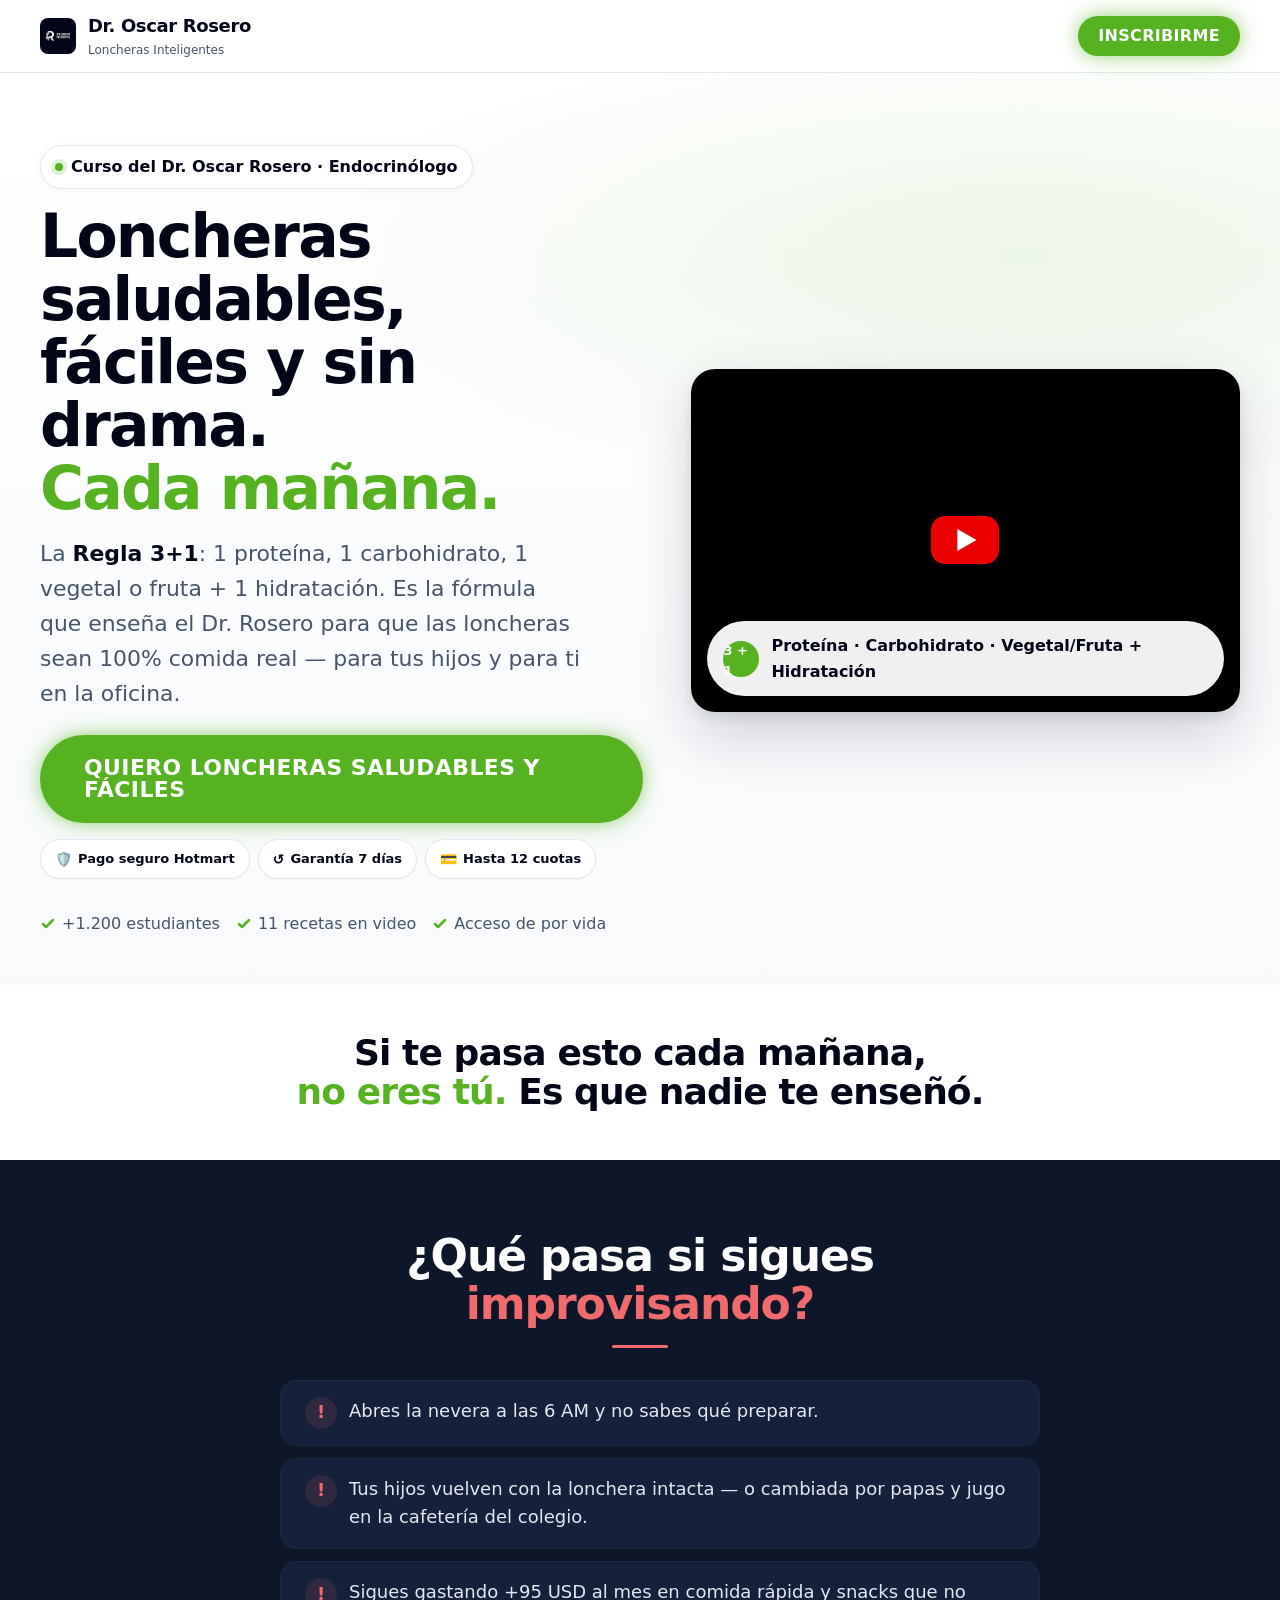
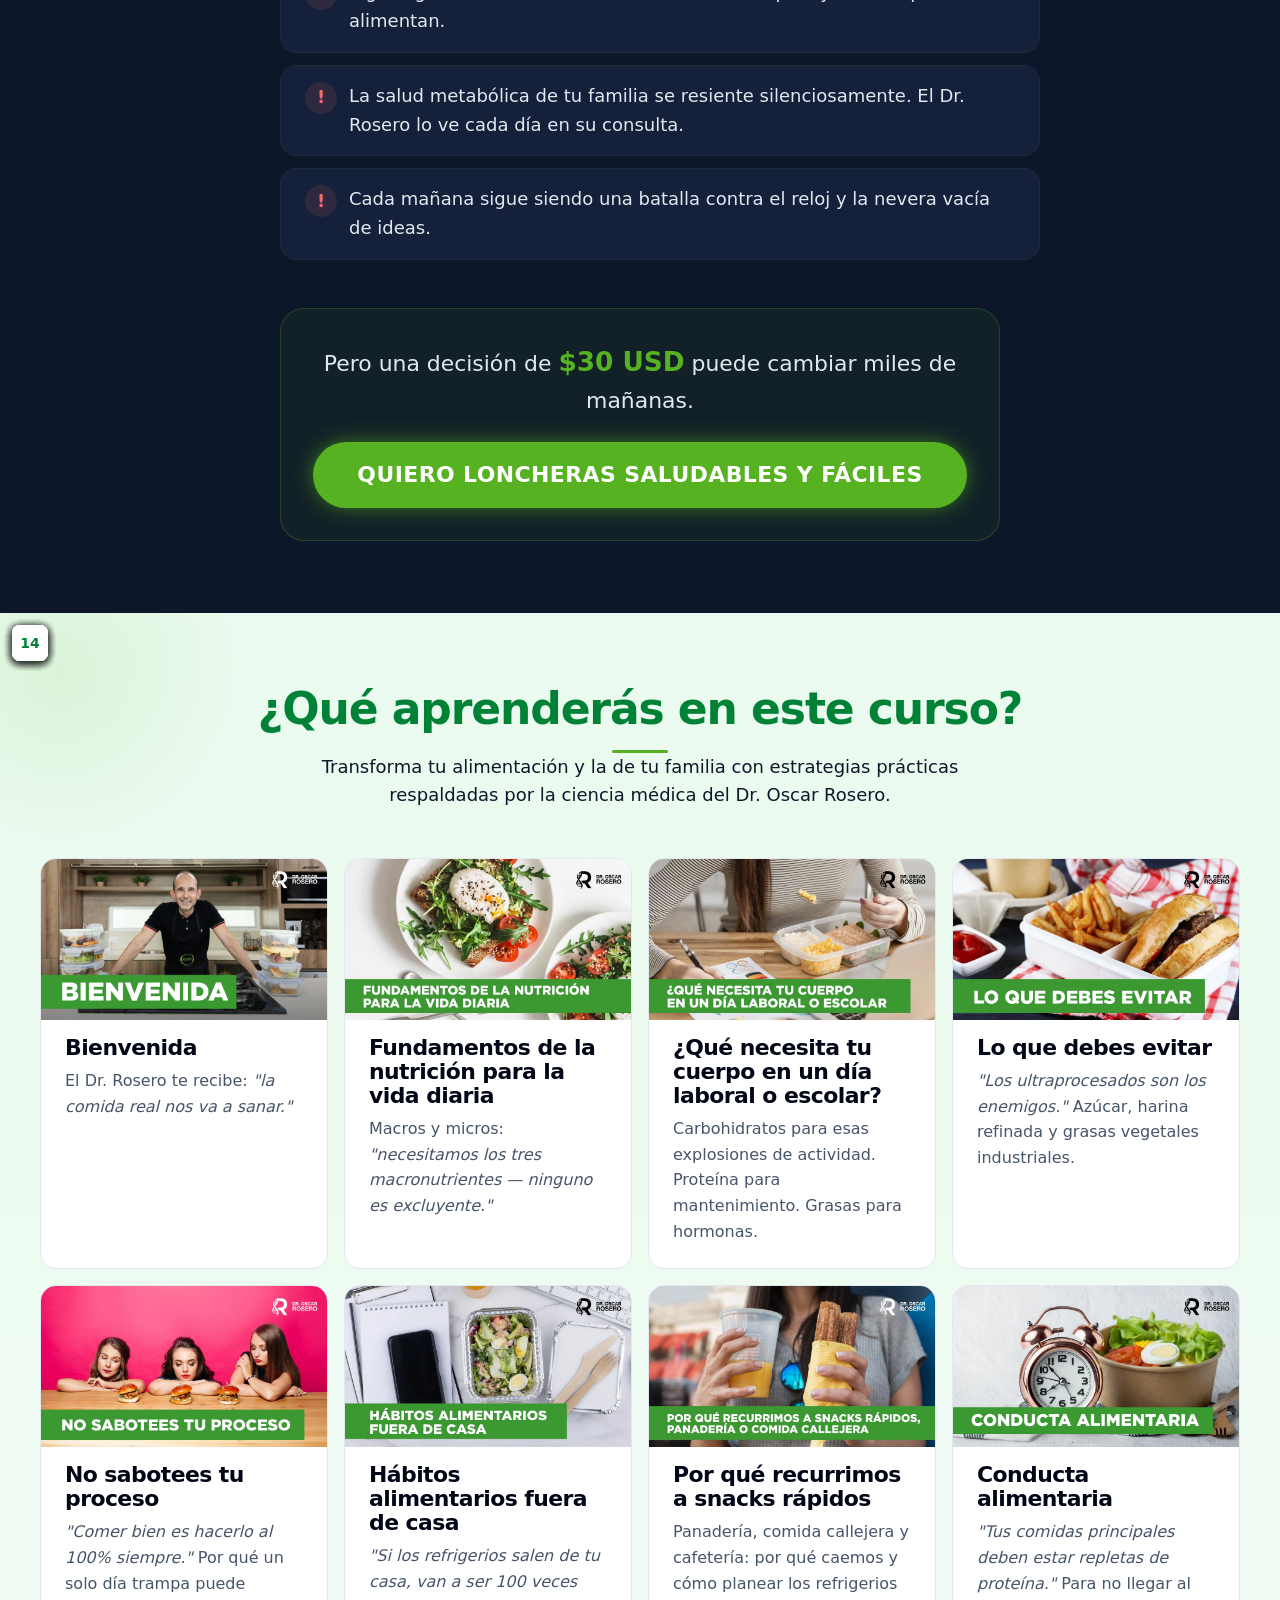
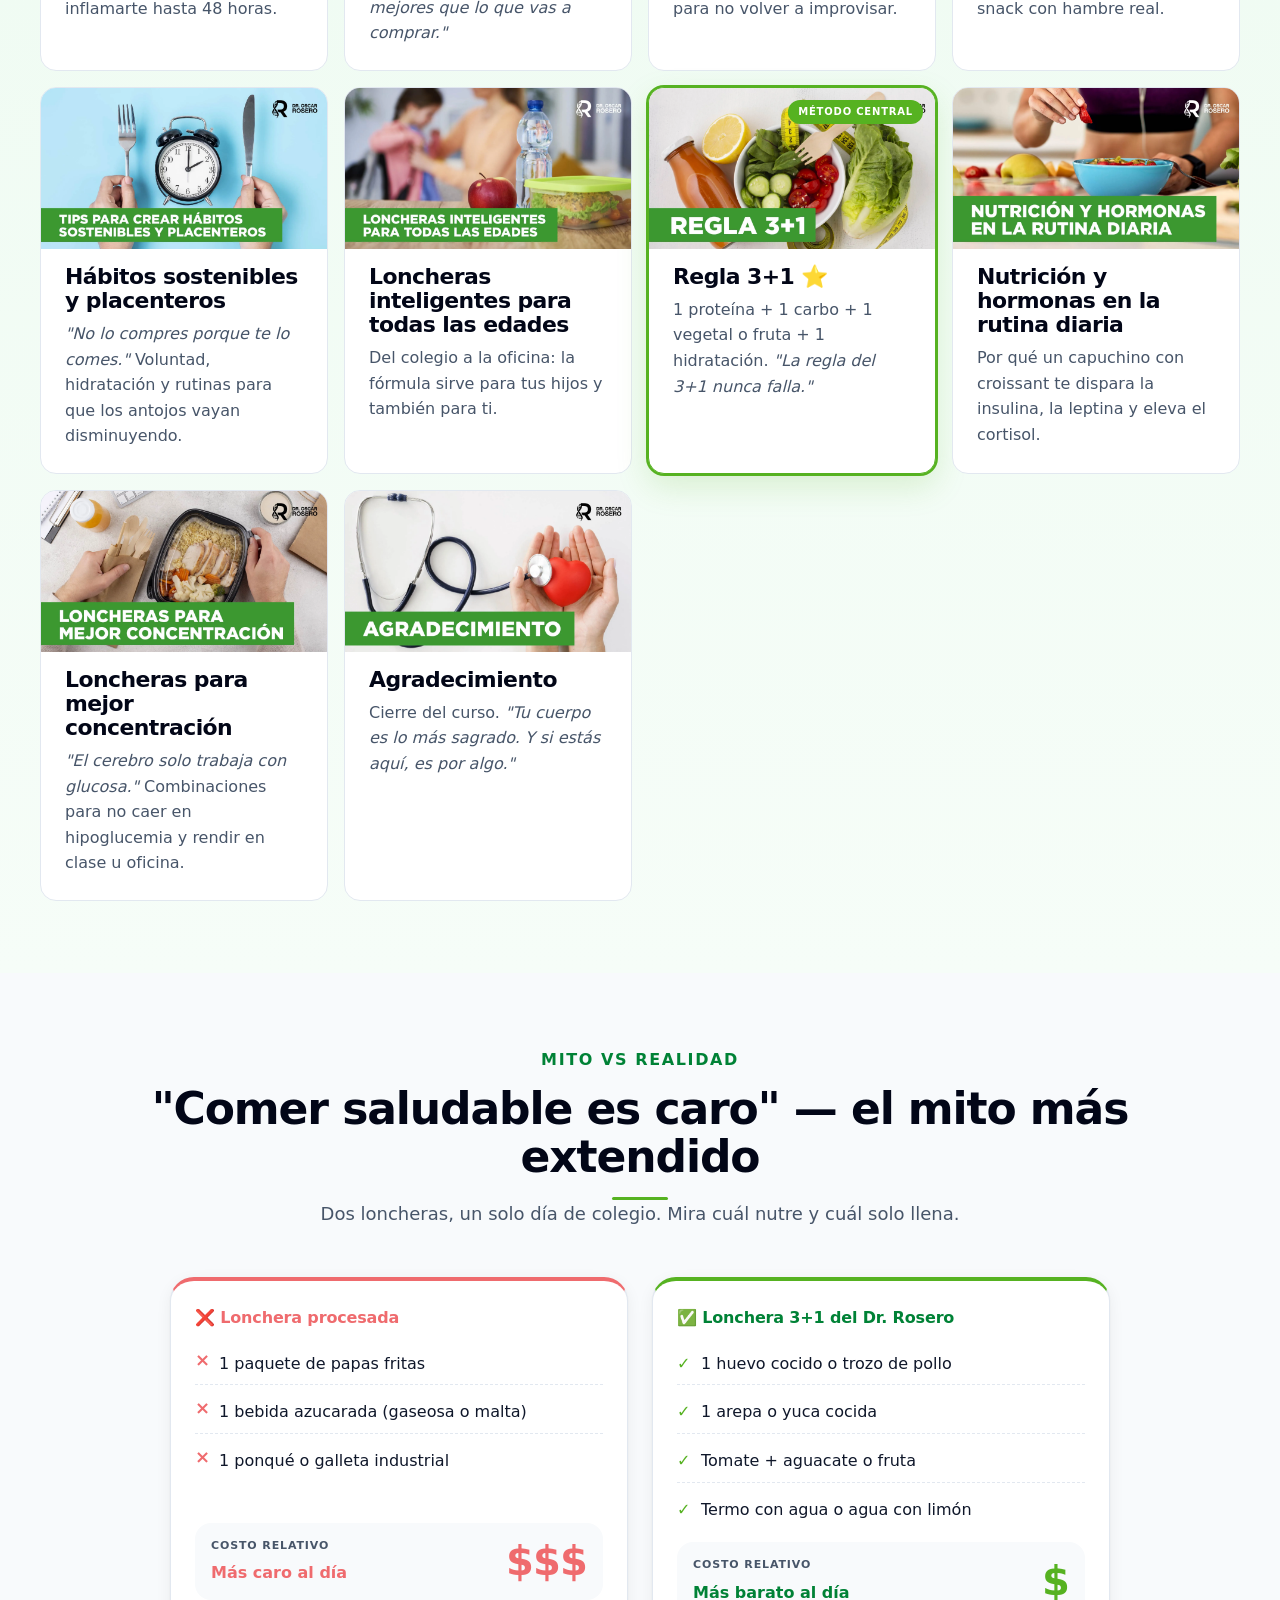
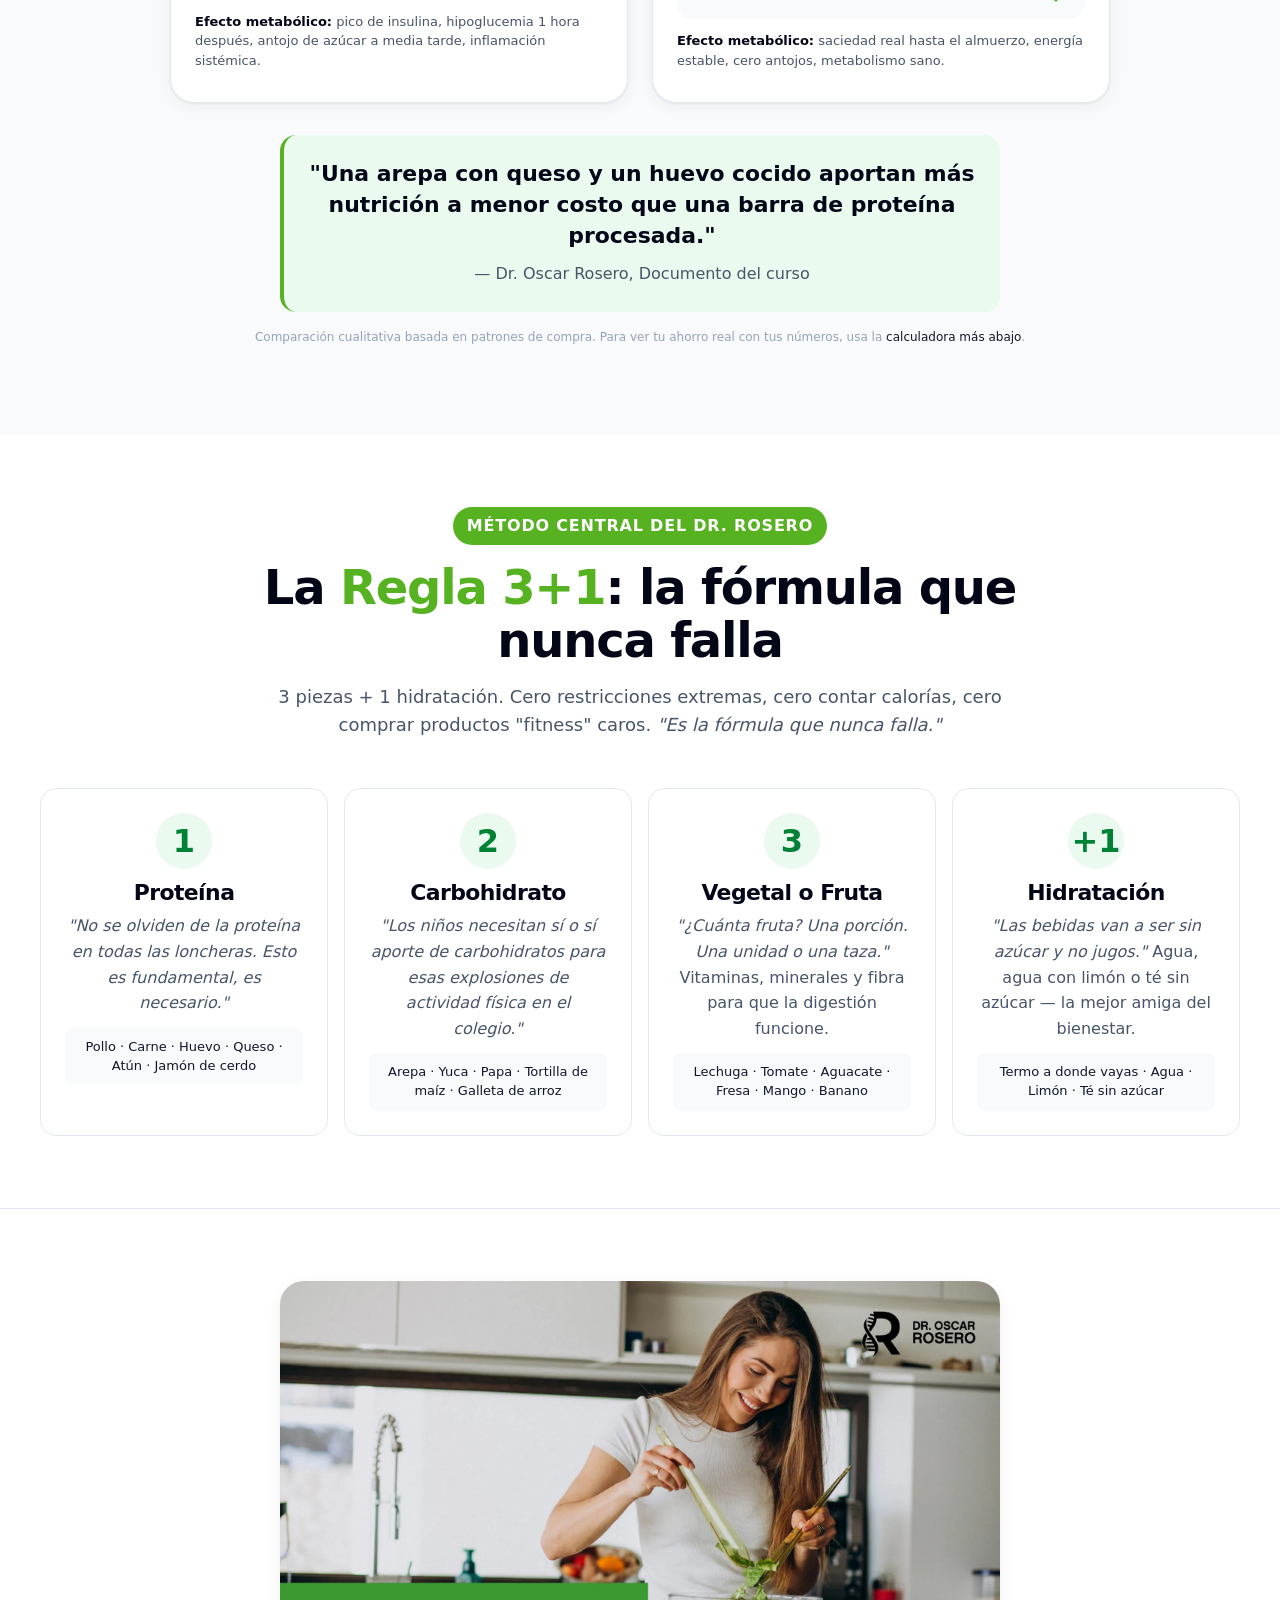
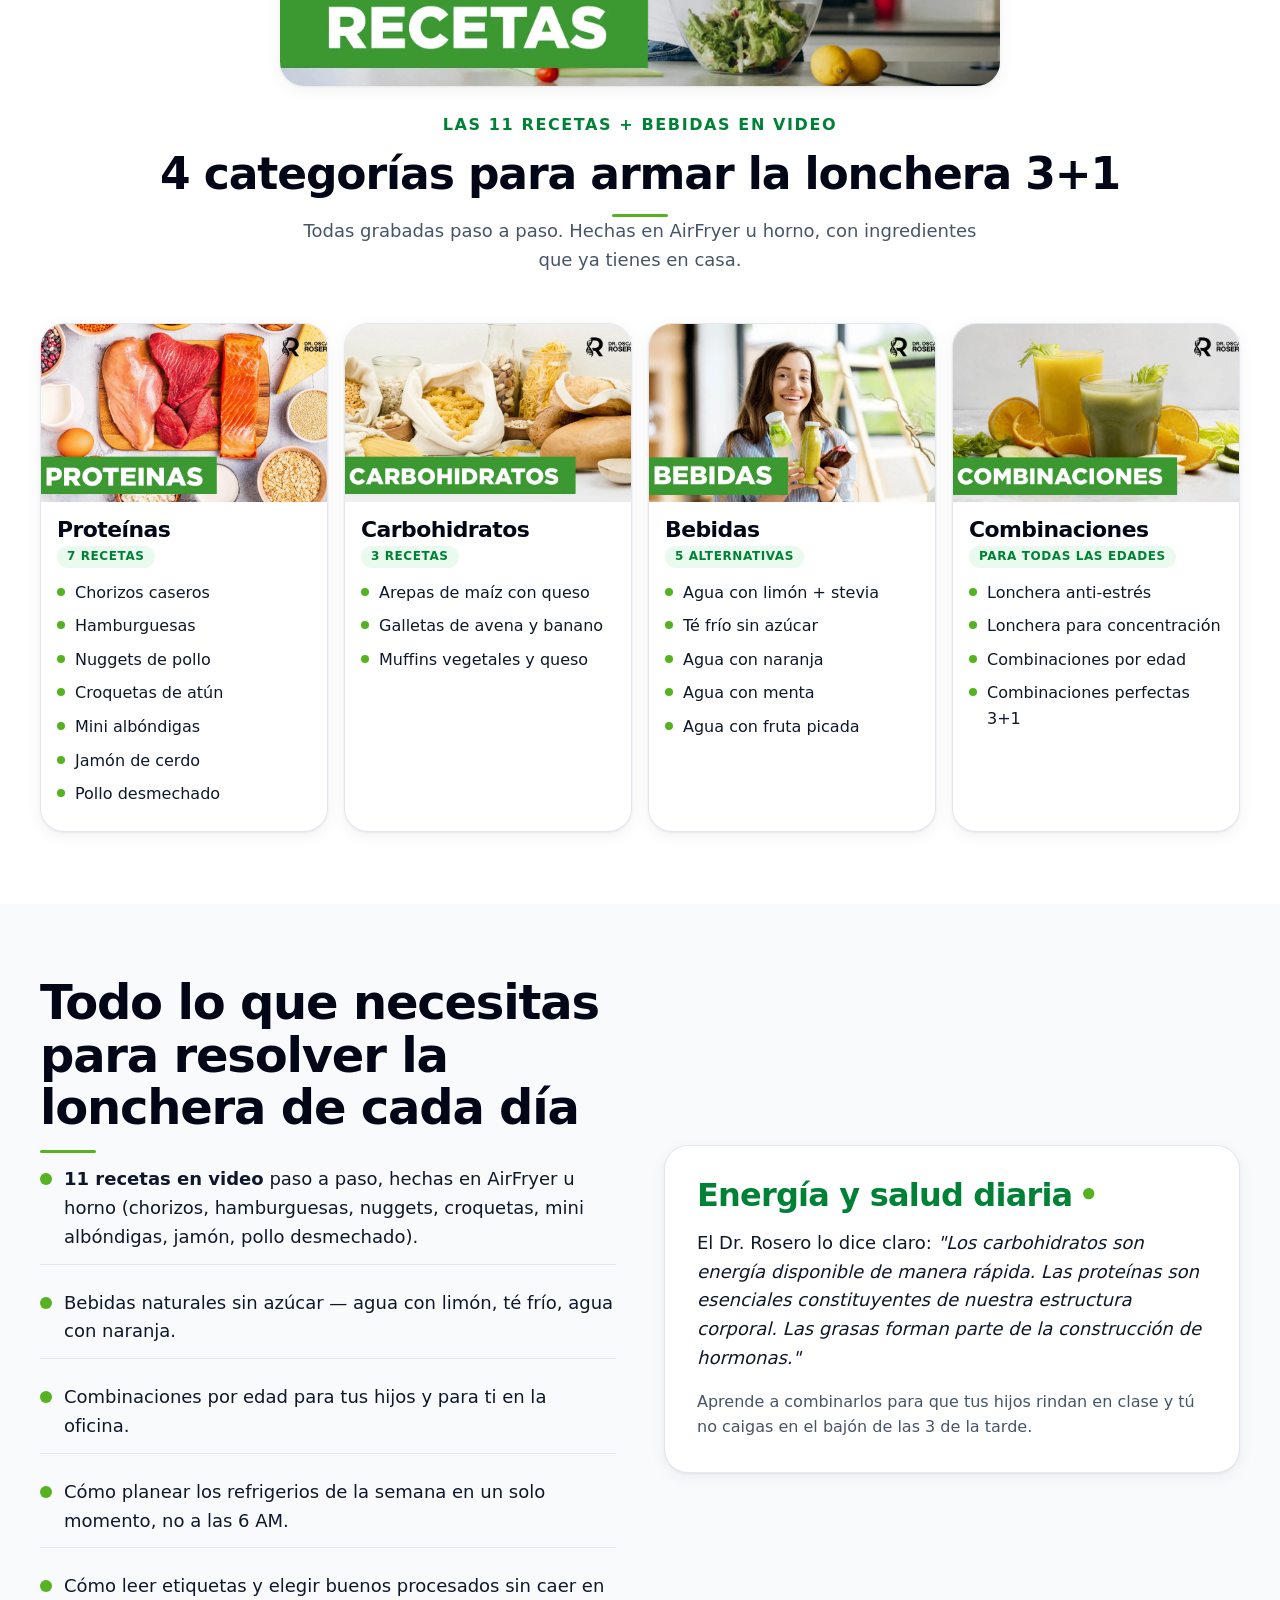
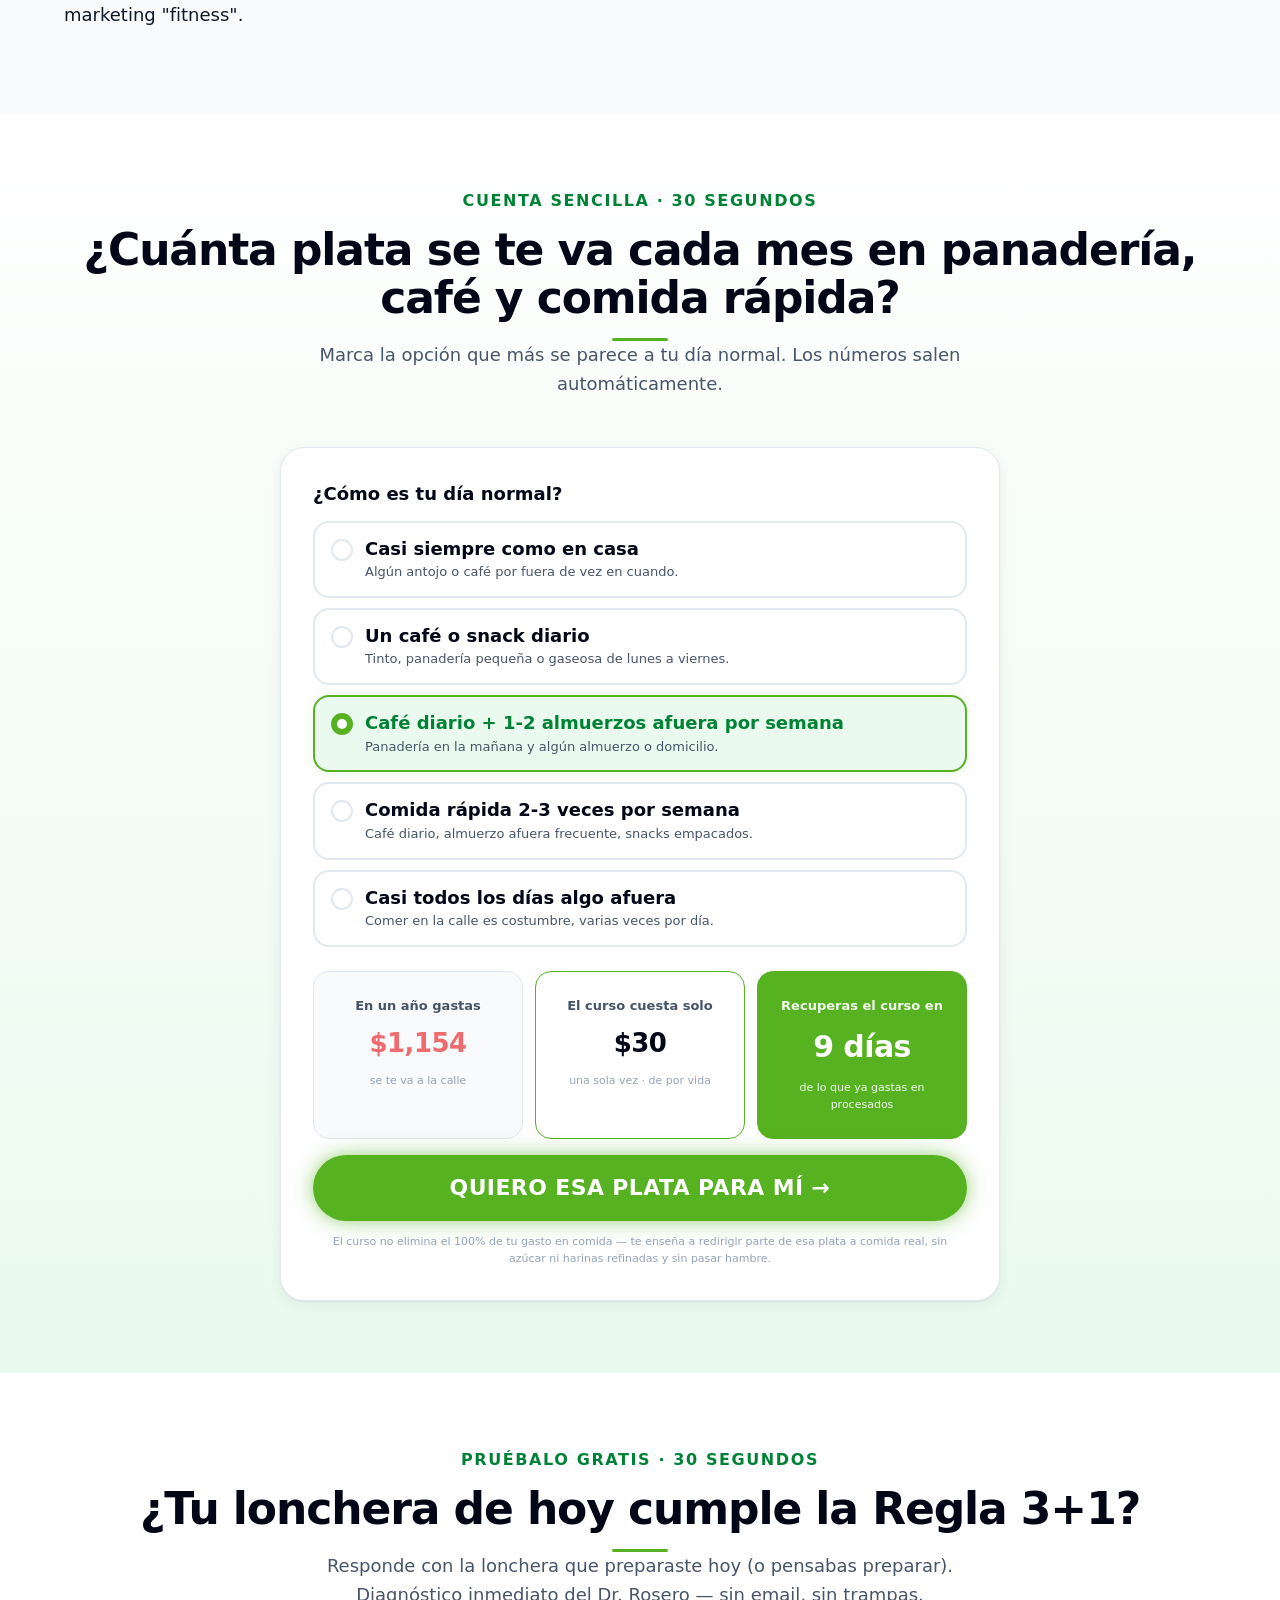
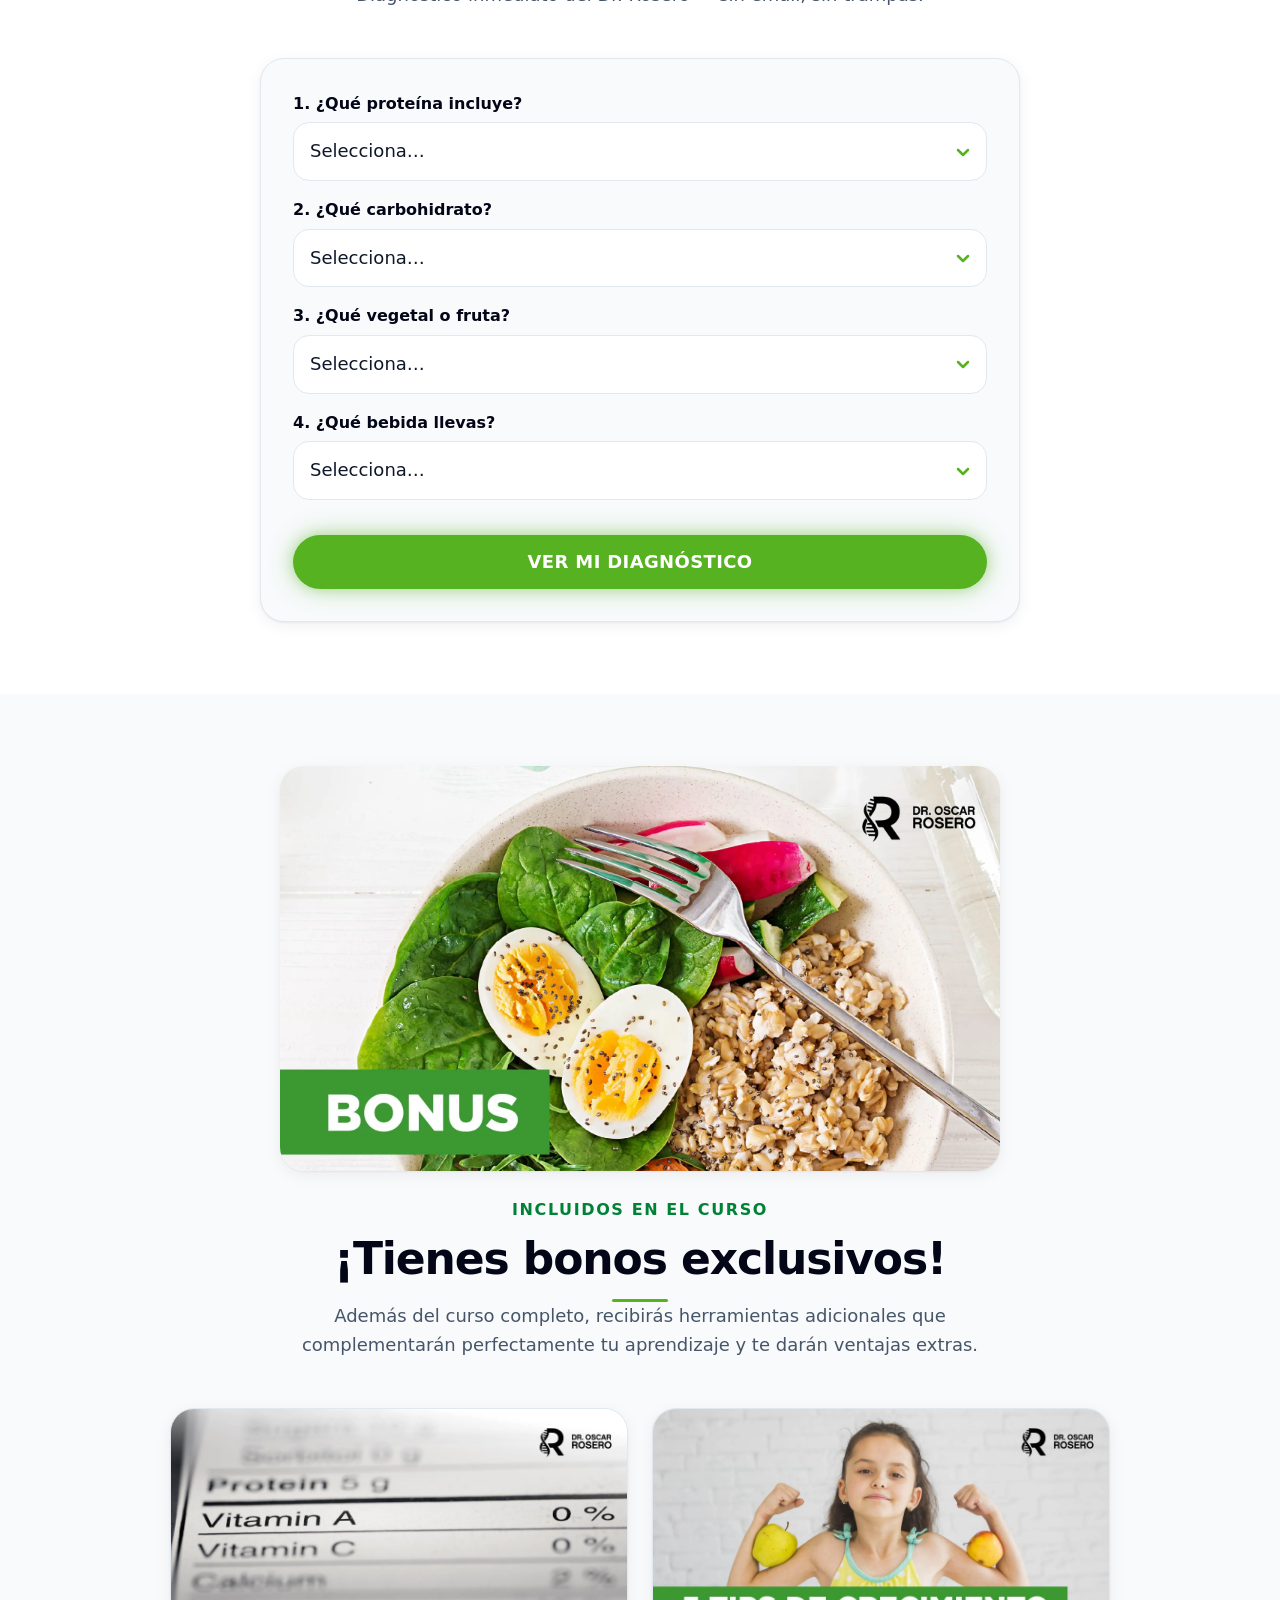
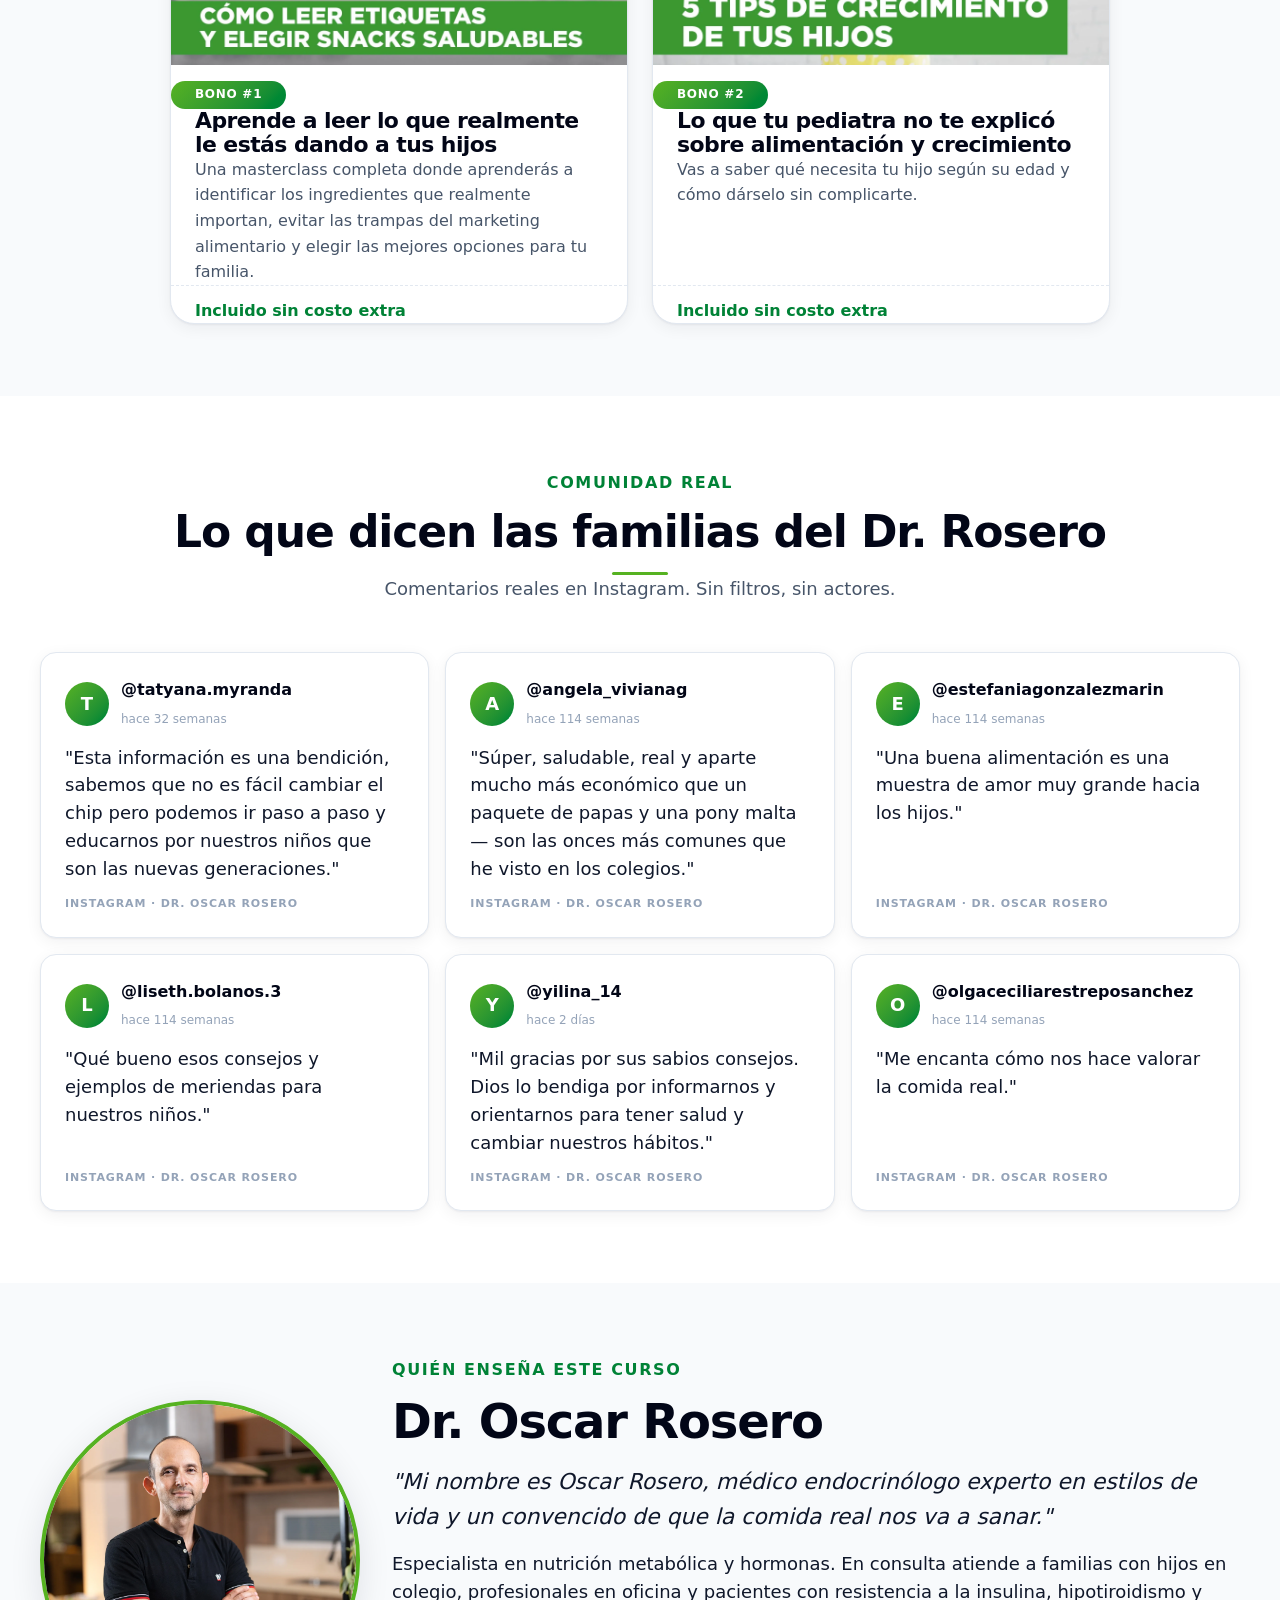
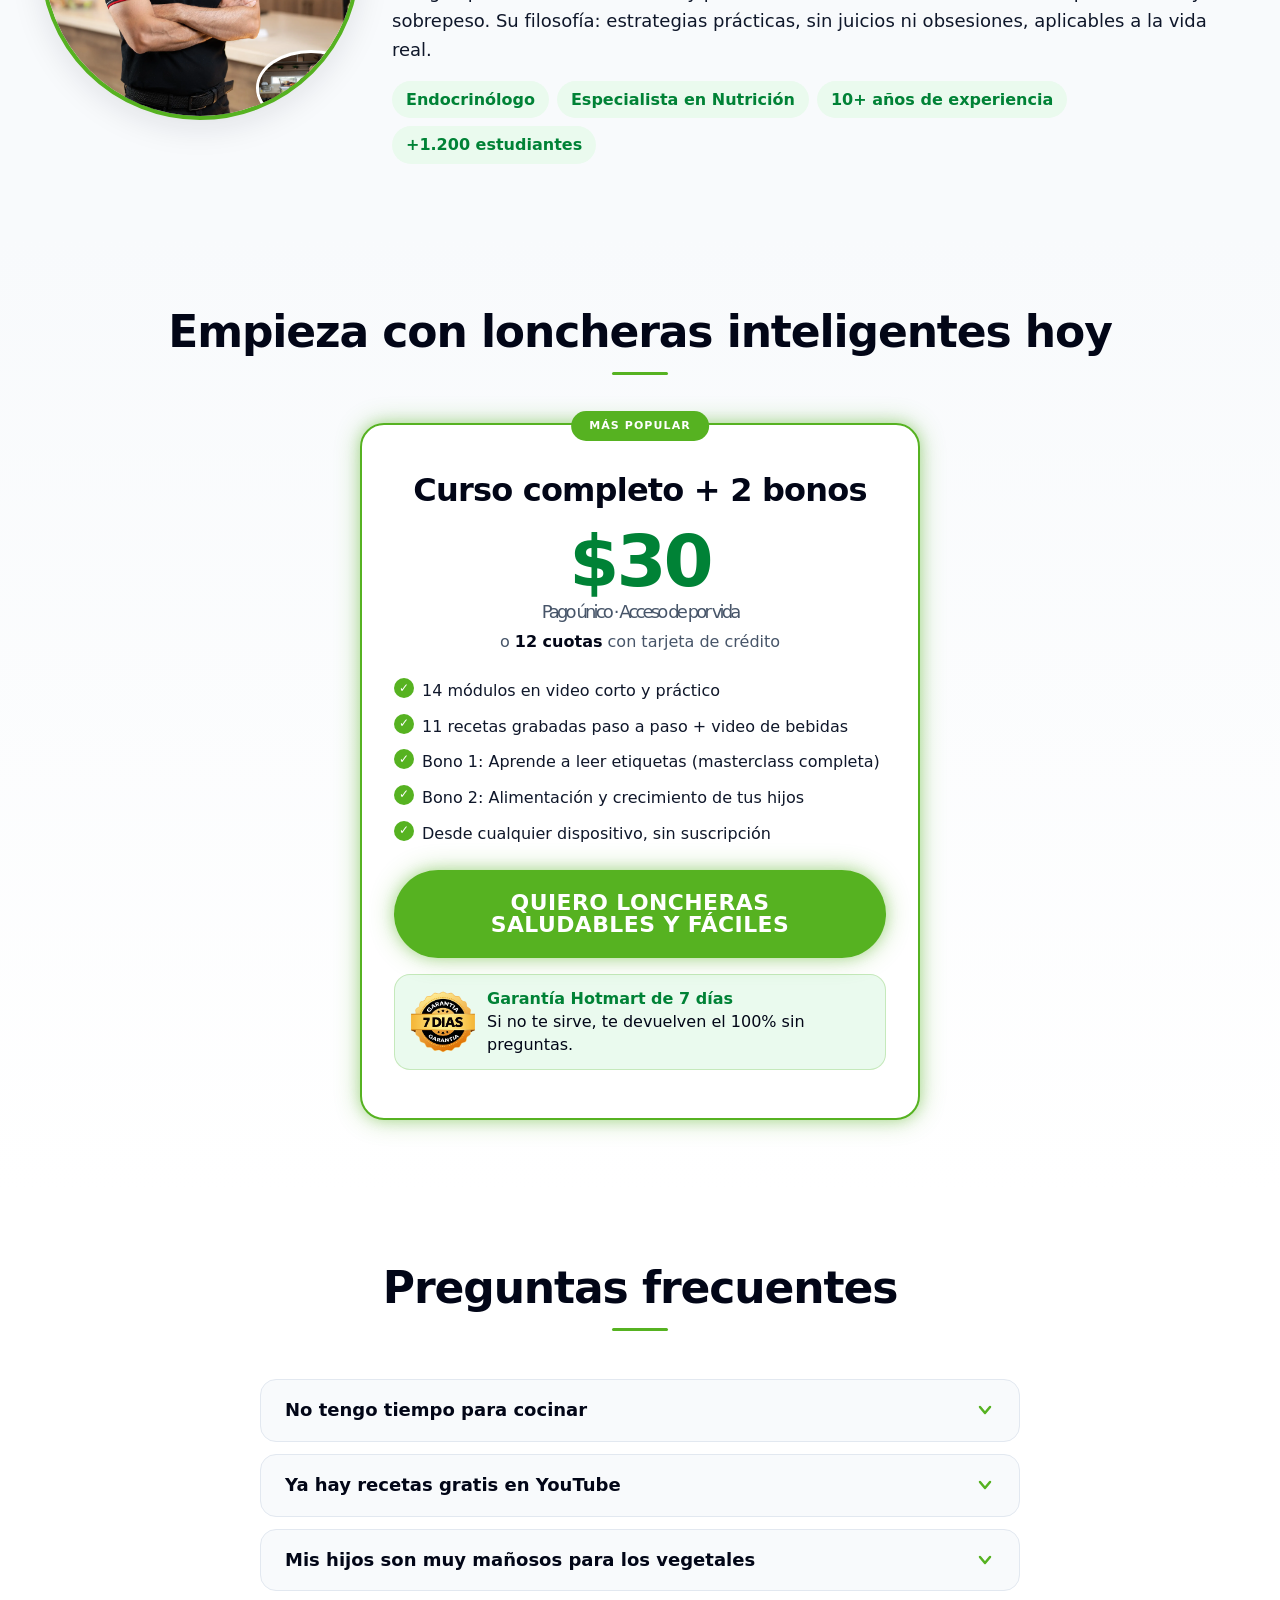
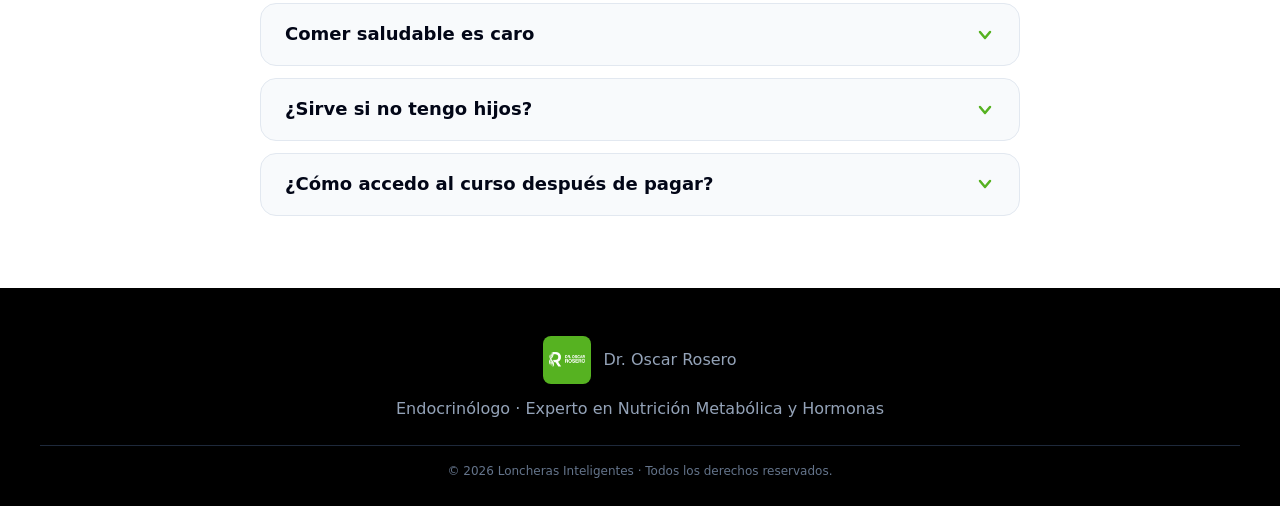
==== commit e6697789: "Mega automation: multi-currency LATAM (6 monedas), tracking config-driven (Clarity+Pixel+GA4), Cloud" ====
--- a/index.html
+++ b/index.html
@@ -38,11 +38,23 @@
   <link rel="stylesheet" href="styles/styles.css" />
   <link rel="icon" href="data:image/svg+xml,%3Csvg xmlns='http://www.w3.org/2000/svg' viewBox='0 0 32 32'%3E%3Crect width='32' height='32' fill='%2356b221'/%3E%3Ctext x='16' y='22' font-family='sans-serif' font-weight='800' font-size='16' text-anchor='middle' fill='white'%3ER%3C/text%3E%3C/svg%3E" />
 
+  <!-- Analytics & tracking config — pega aquí tus IDs cuando los tengas.
+       Si quedan vacíos, los scripts no se inyectan (cero costo). -->
+  <script>
+    window.LI_CONFIG = {
+      clarityId: "",                     // Microsoft Clarity → https://clarity.microsoft.com/
+      metaPixelId: "",                   // Meta Pixel → Meta Business Manager
+      ga4Id: "",                         // Google Analytics 4 → ga4.dev/your-id
+      hotmartProductId: "K100999555X"    // Tu producto en Hotmart (no cambiar)
+    };
+  </script>
+
   <script src="scripts/lite-yt.js" defer></script>
   <script src="scripts/currency-switcher.js" defer></script>
   <script src="scripts/calculadora.js" defer></script>
   <script src="scripts/test-3plus1.js" defer></script>
   <script src="scripts/sticky-cta.js" defer></script>
+  <script src="scripts/analytics.js" defer></script>
 
   <script type="application/ld+json">
   {
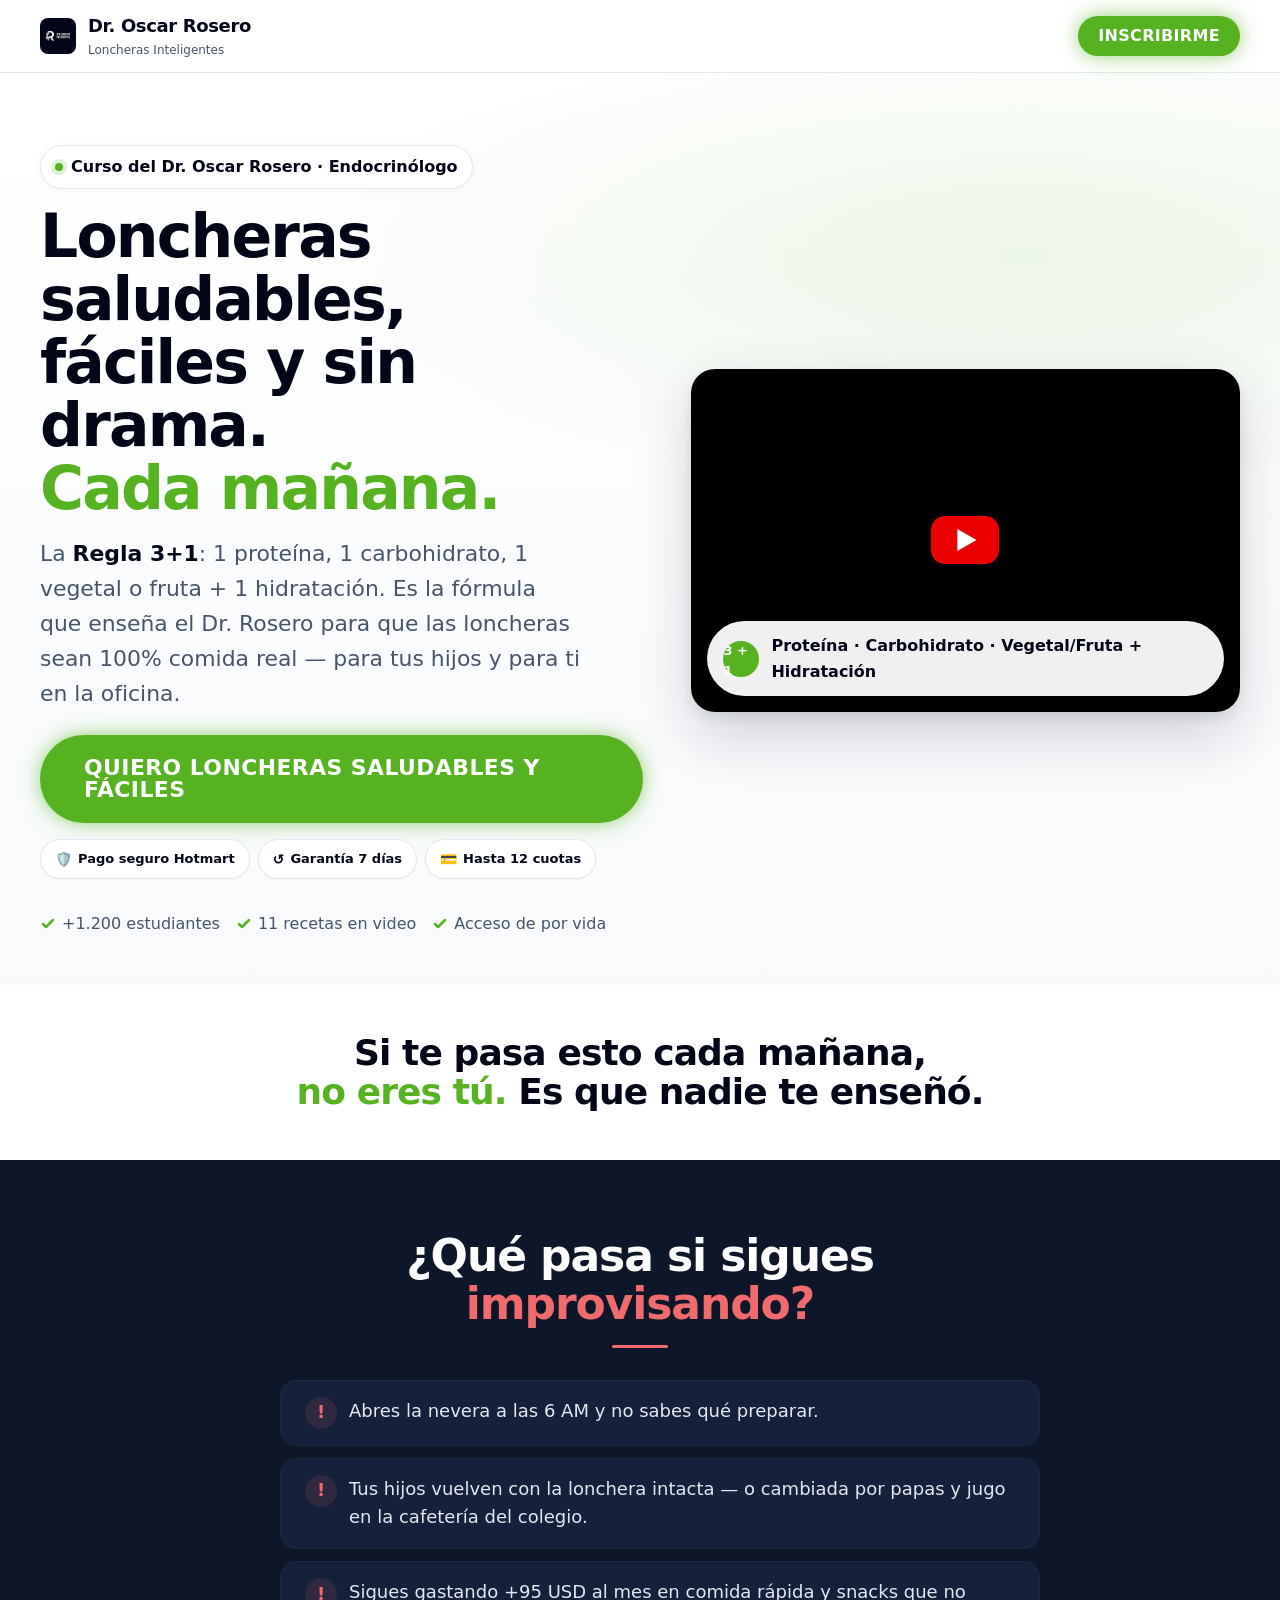
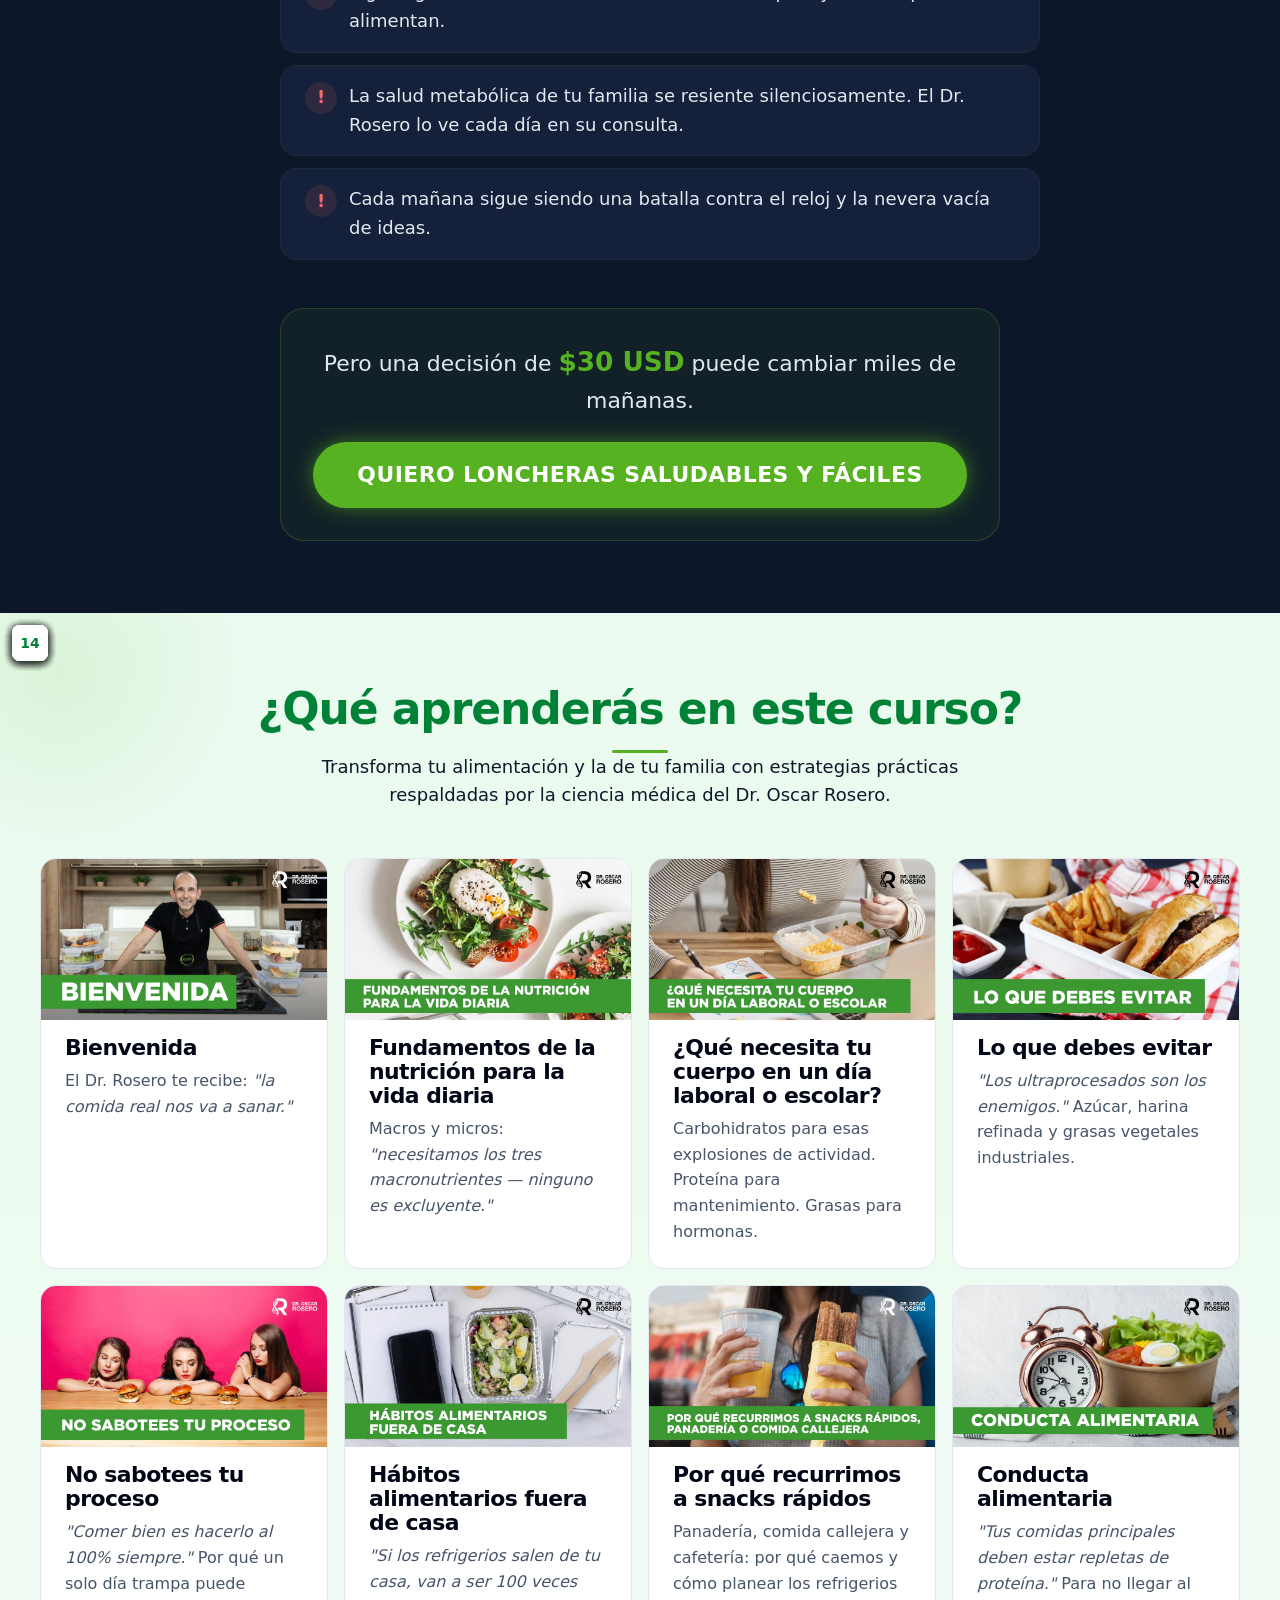
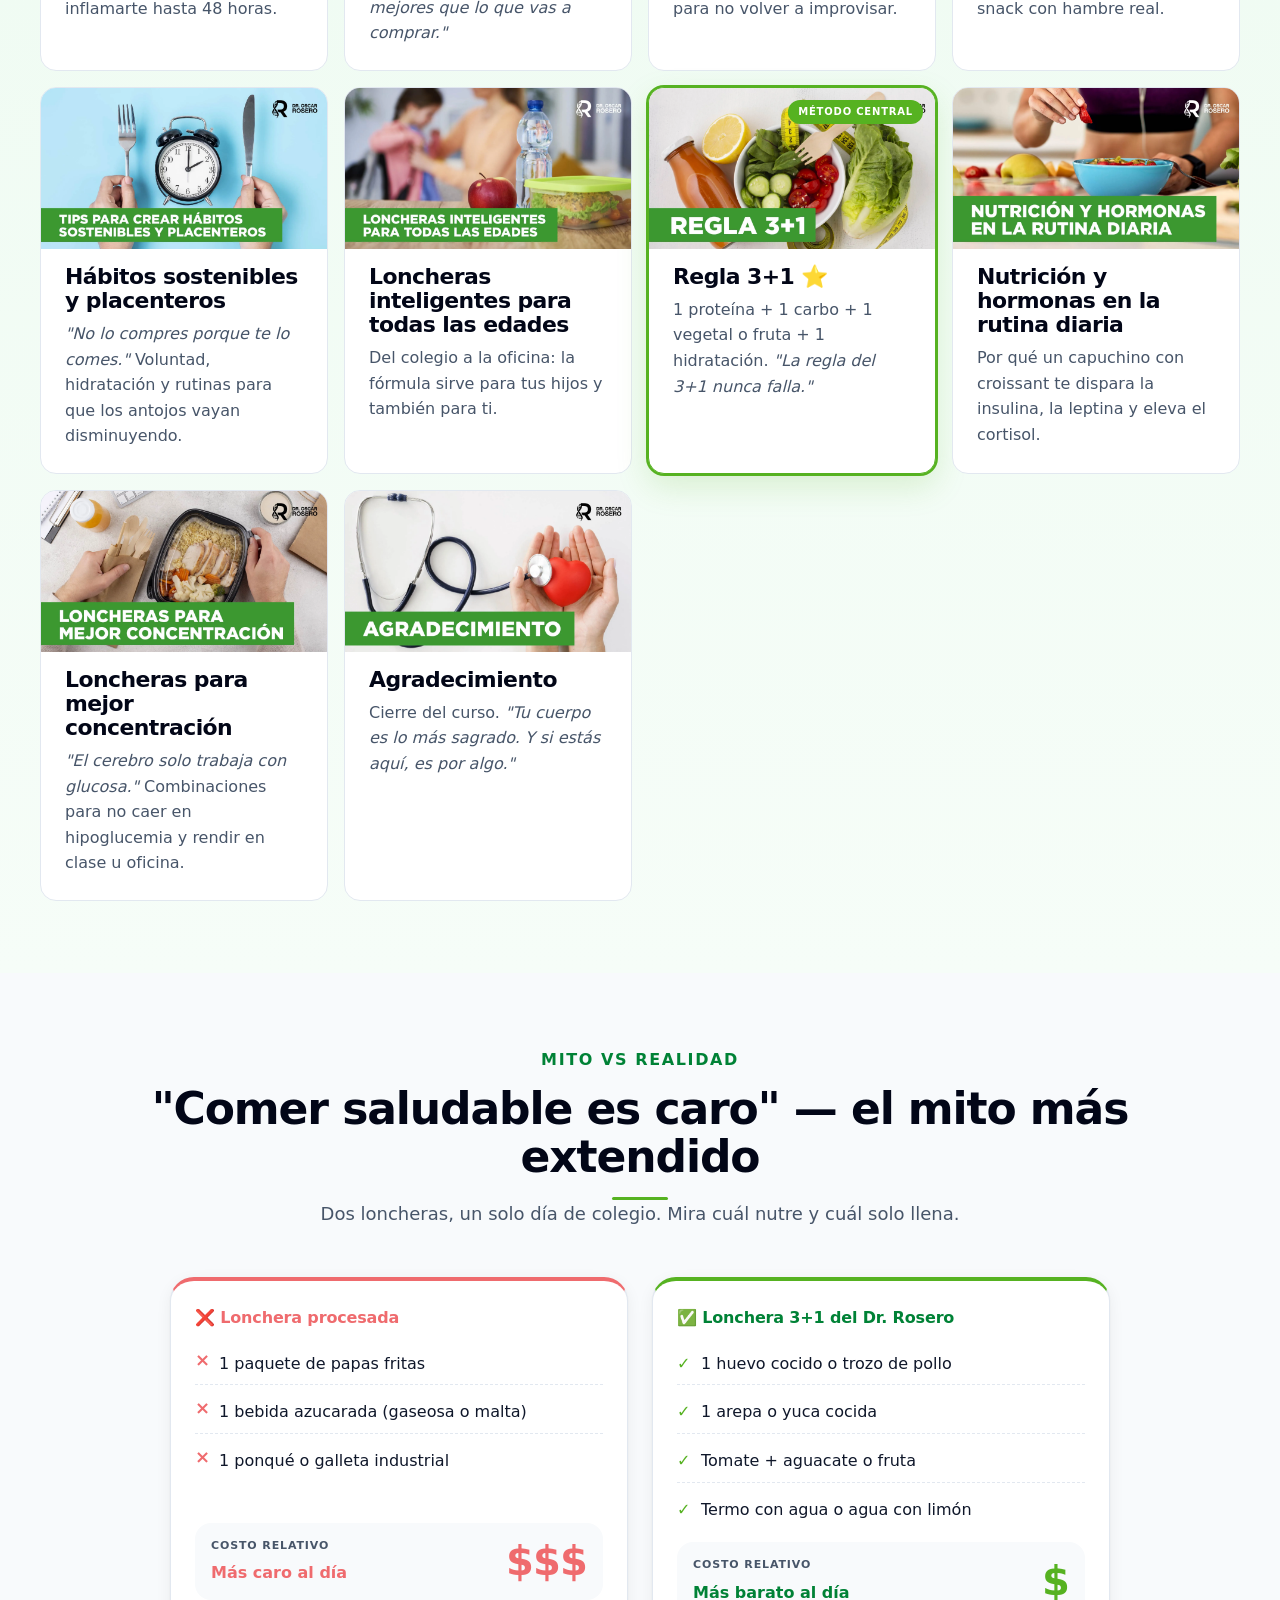
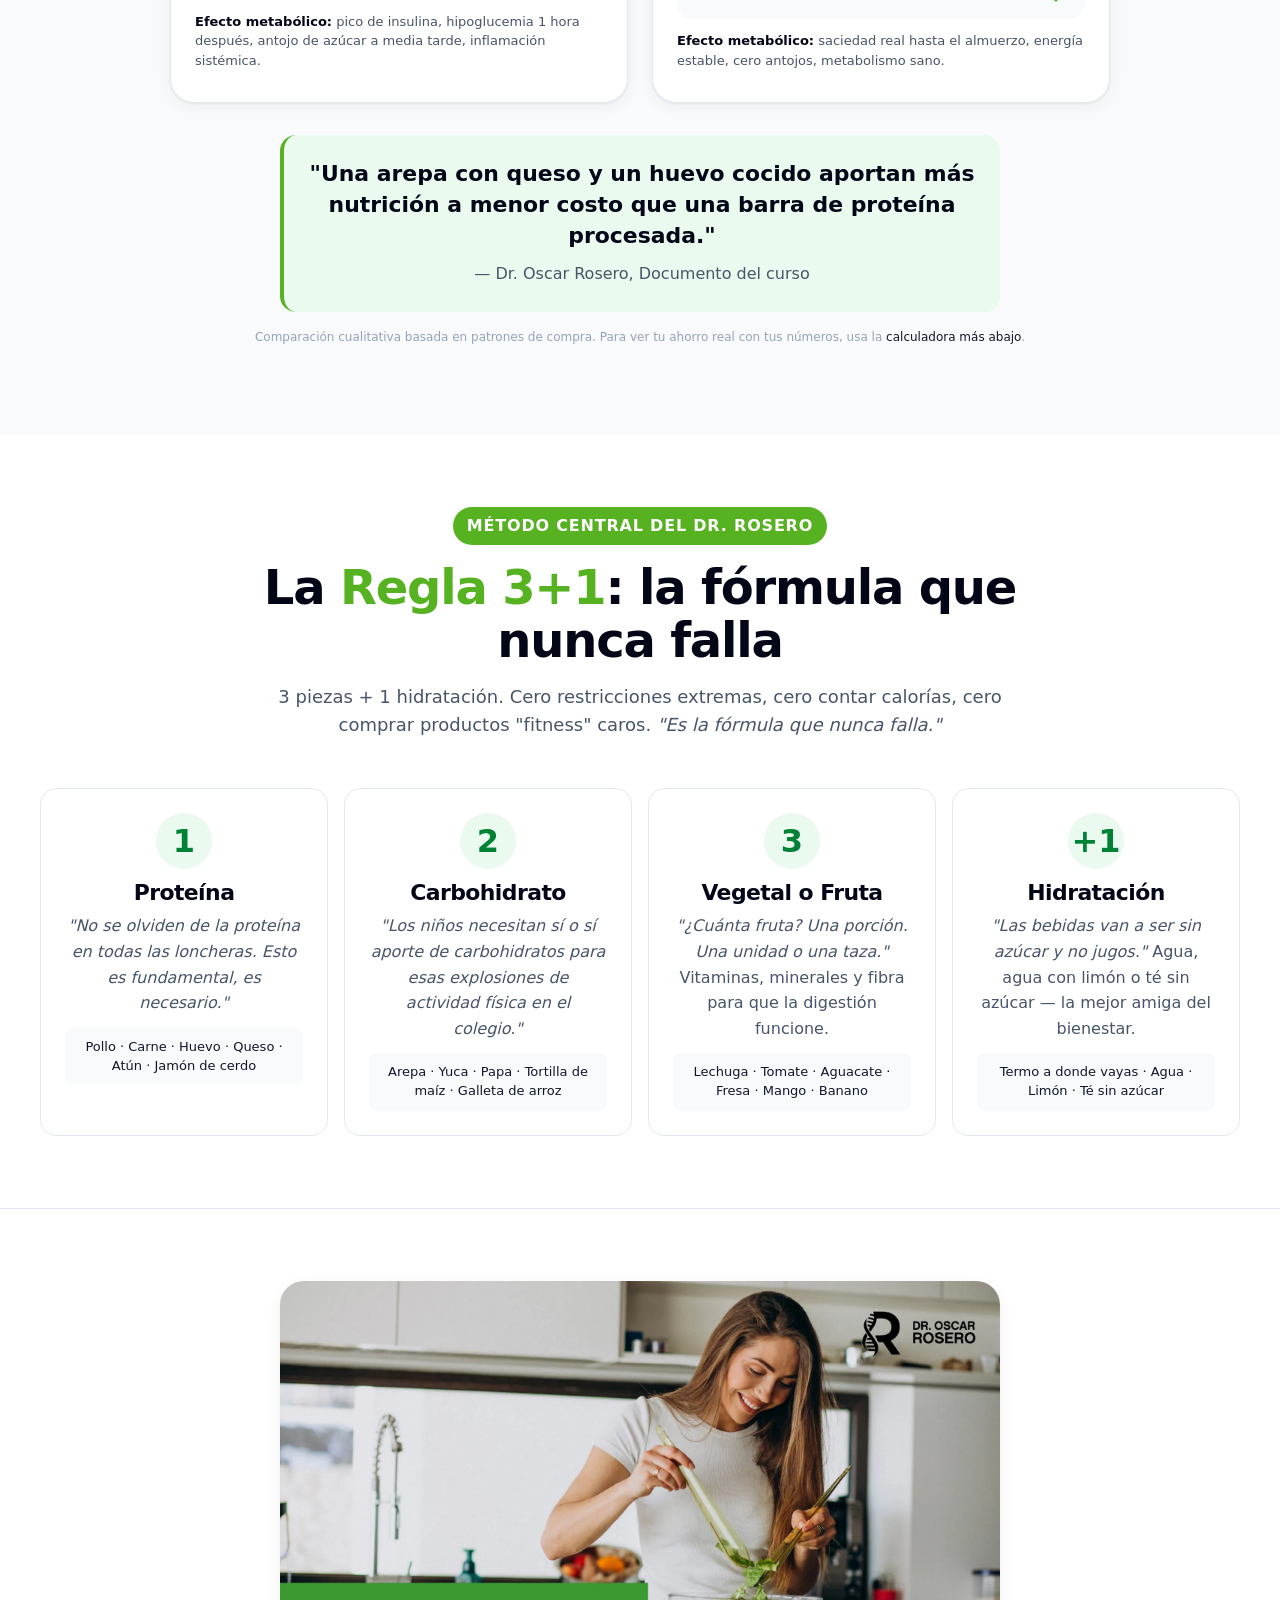
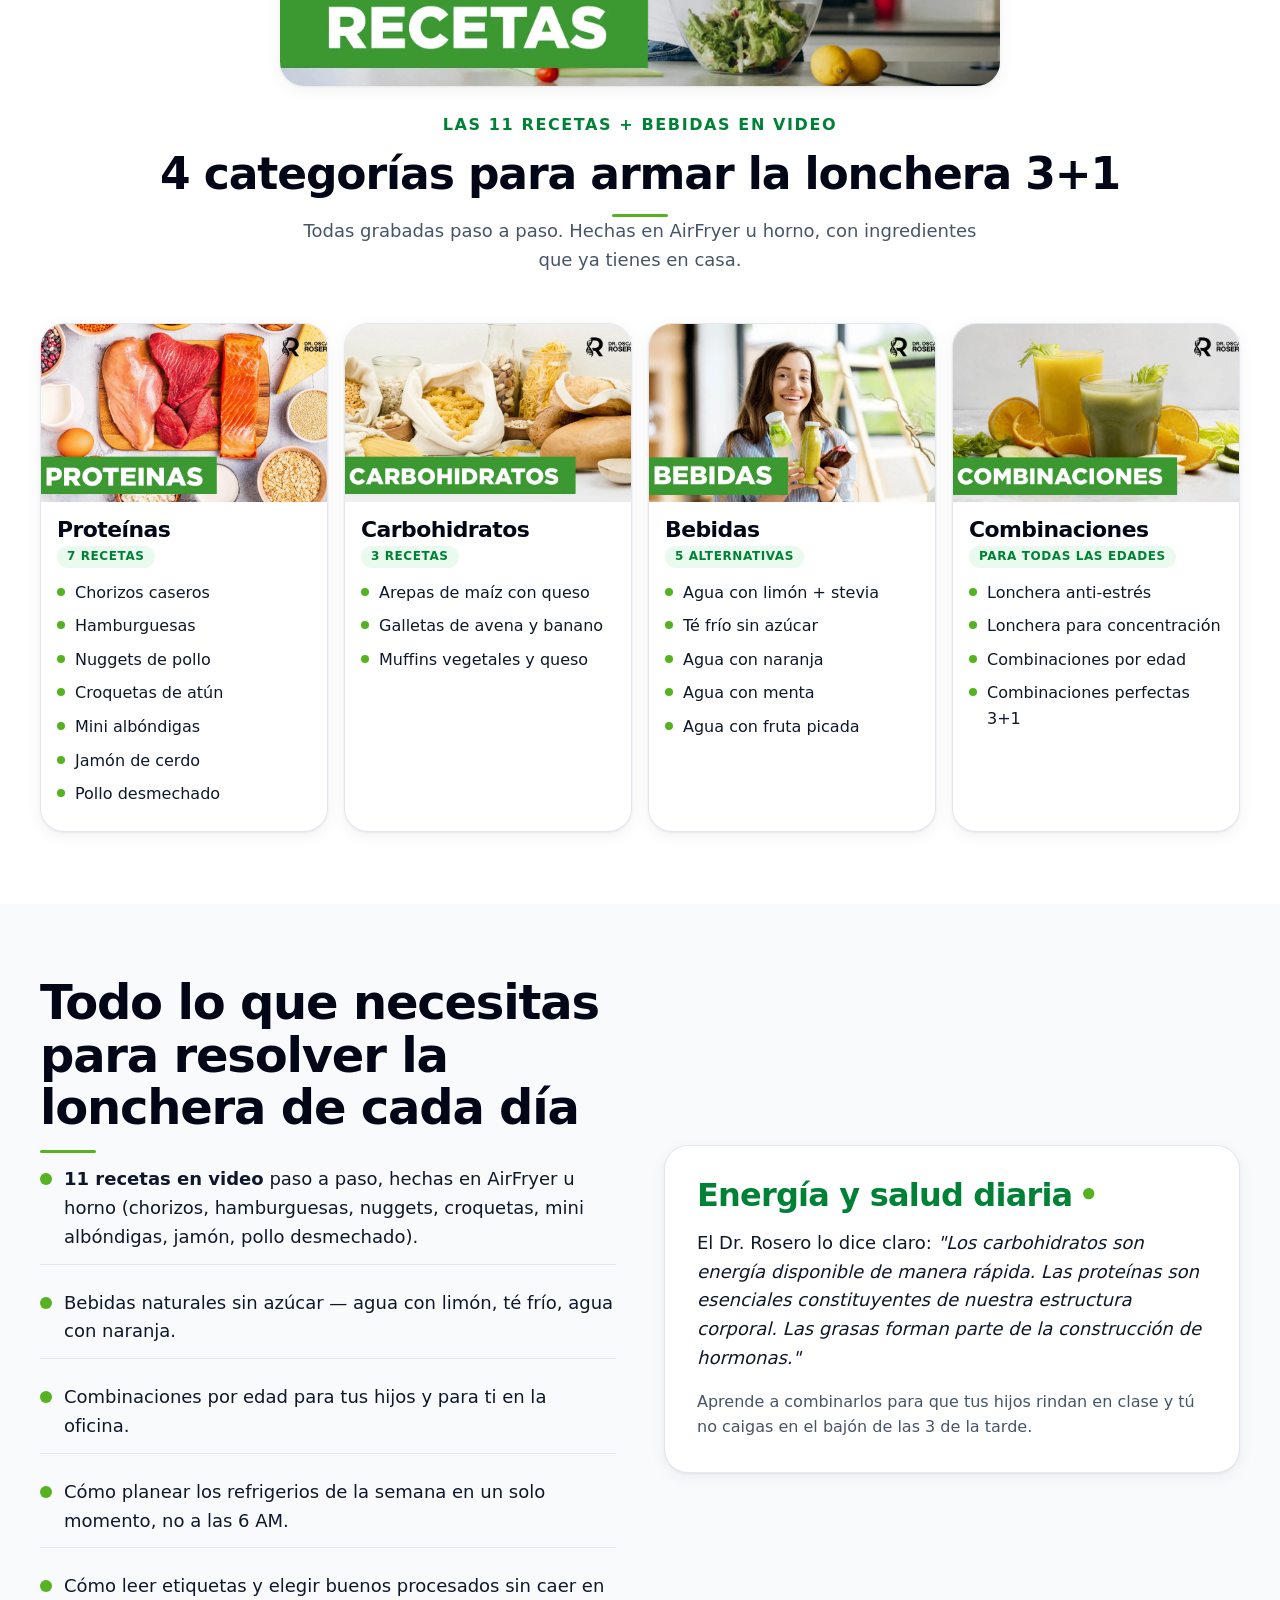
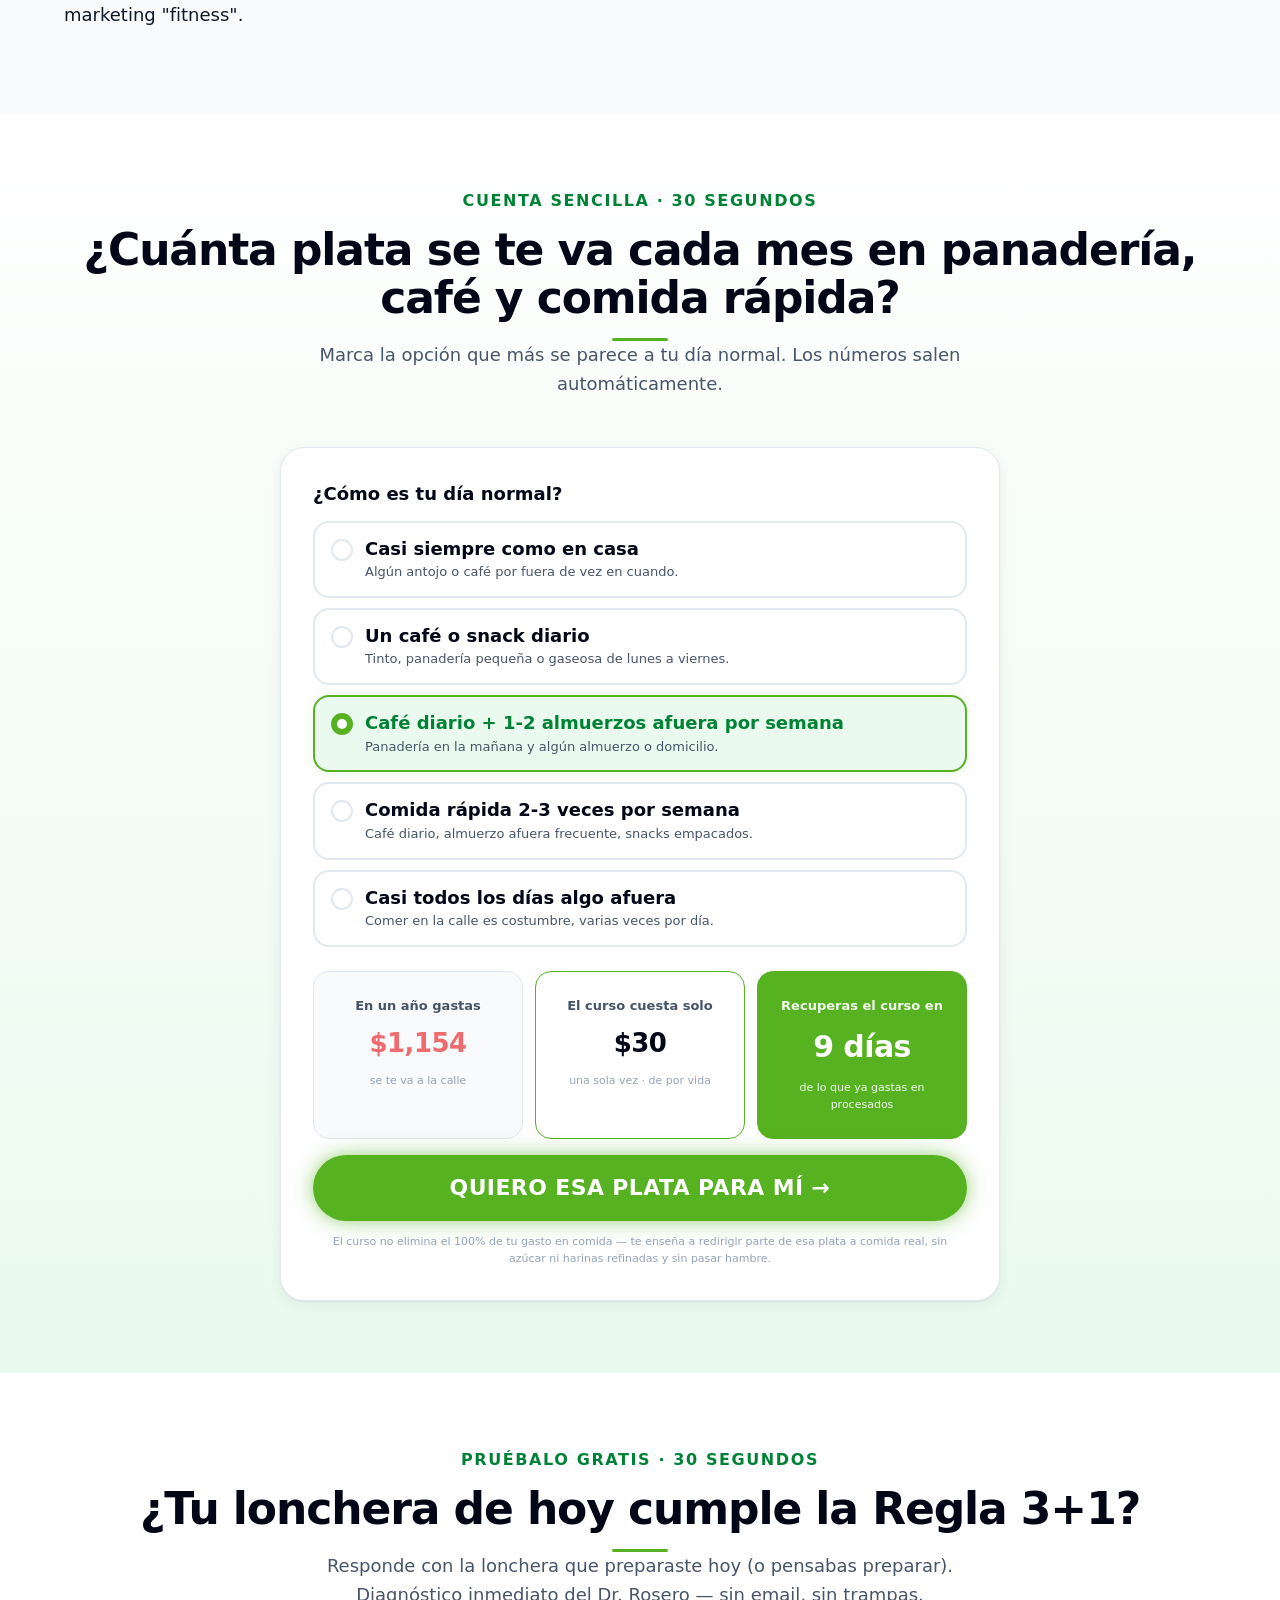
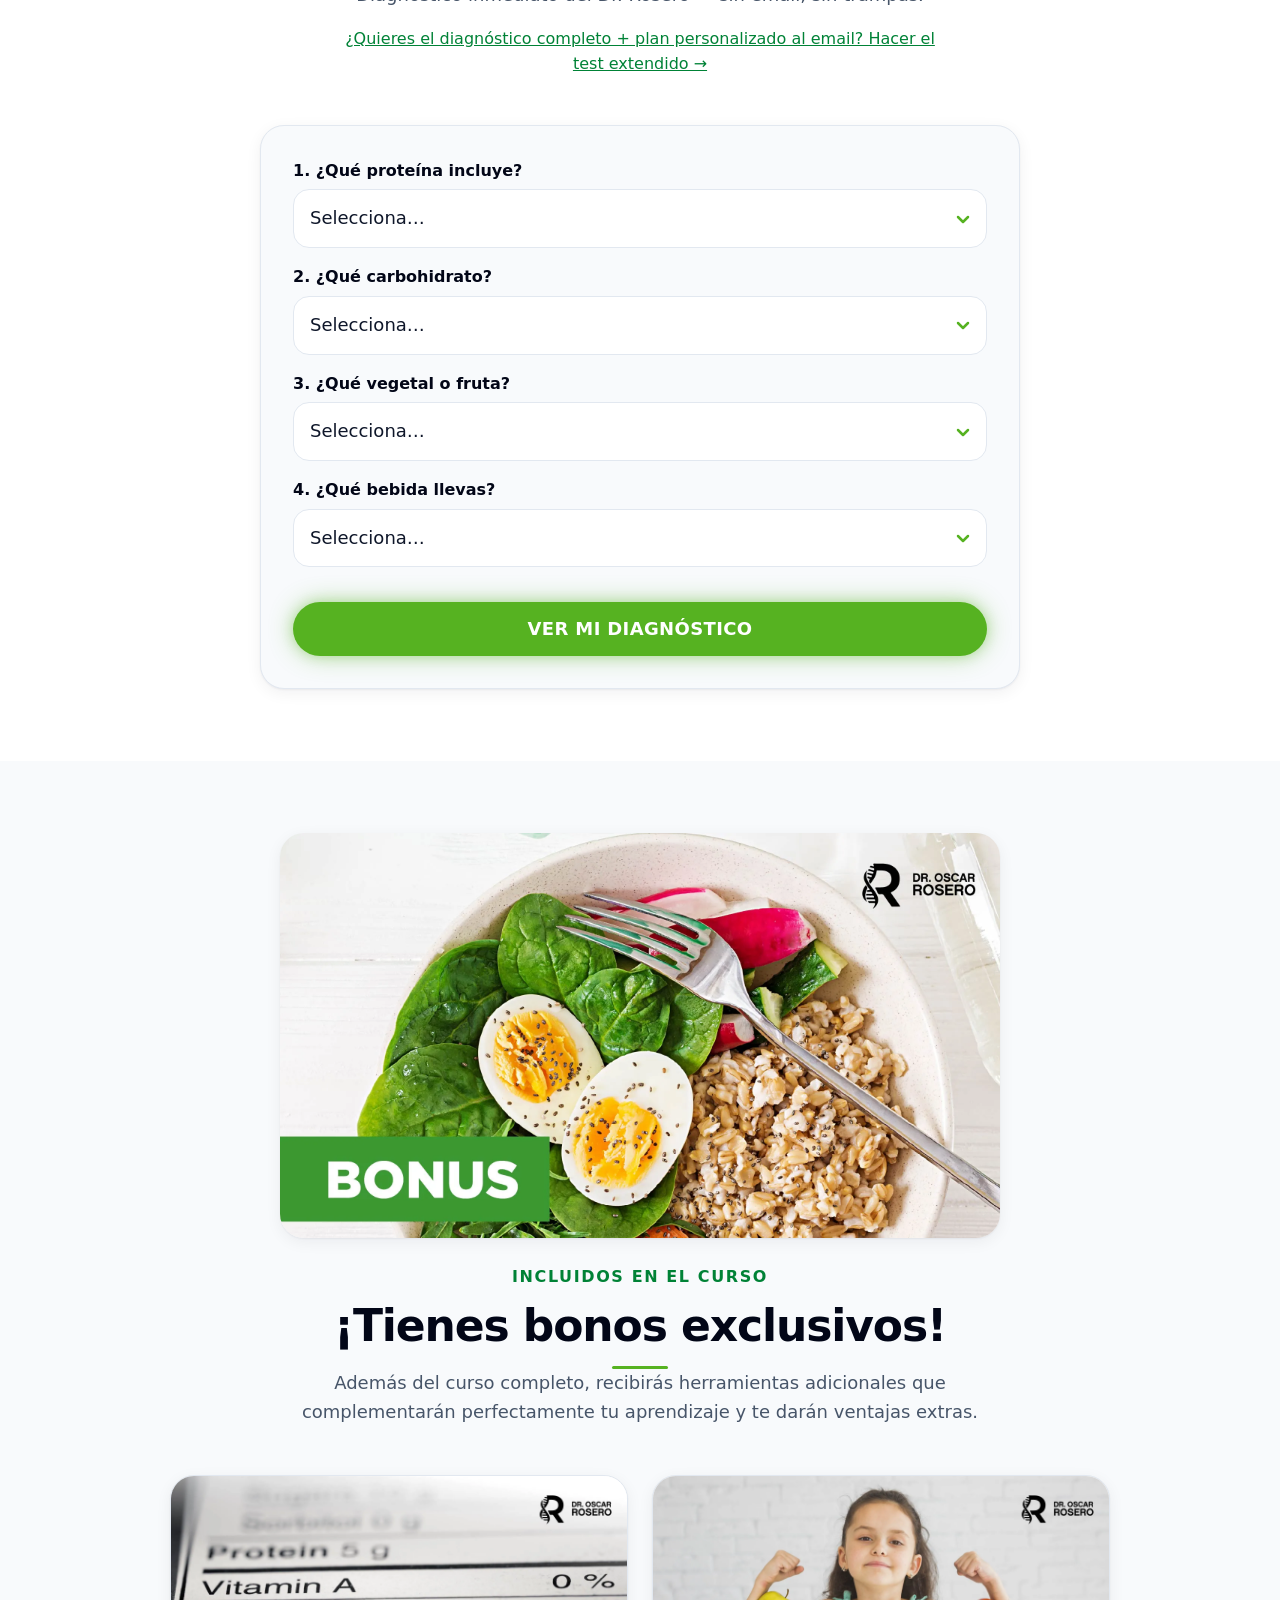
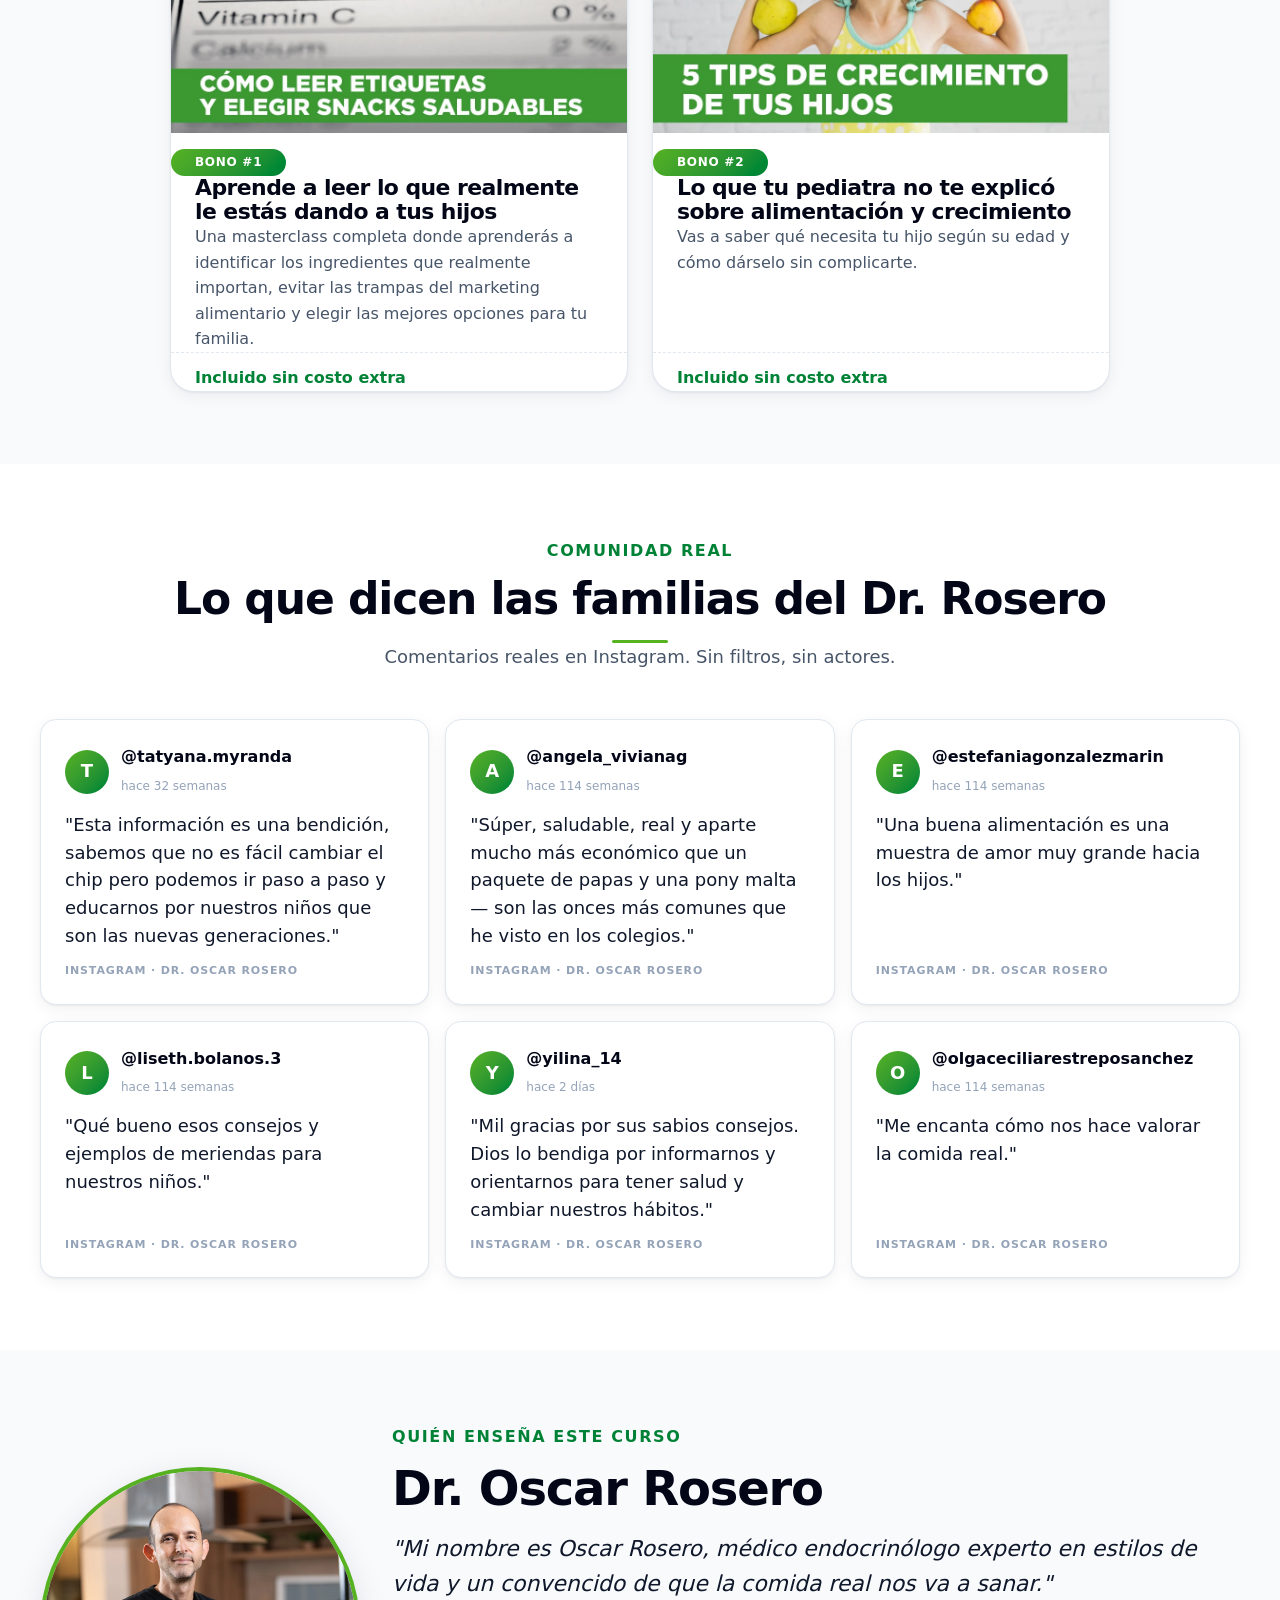
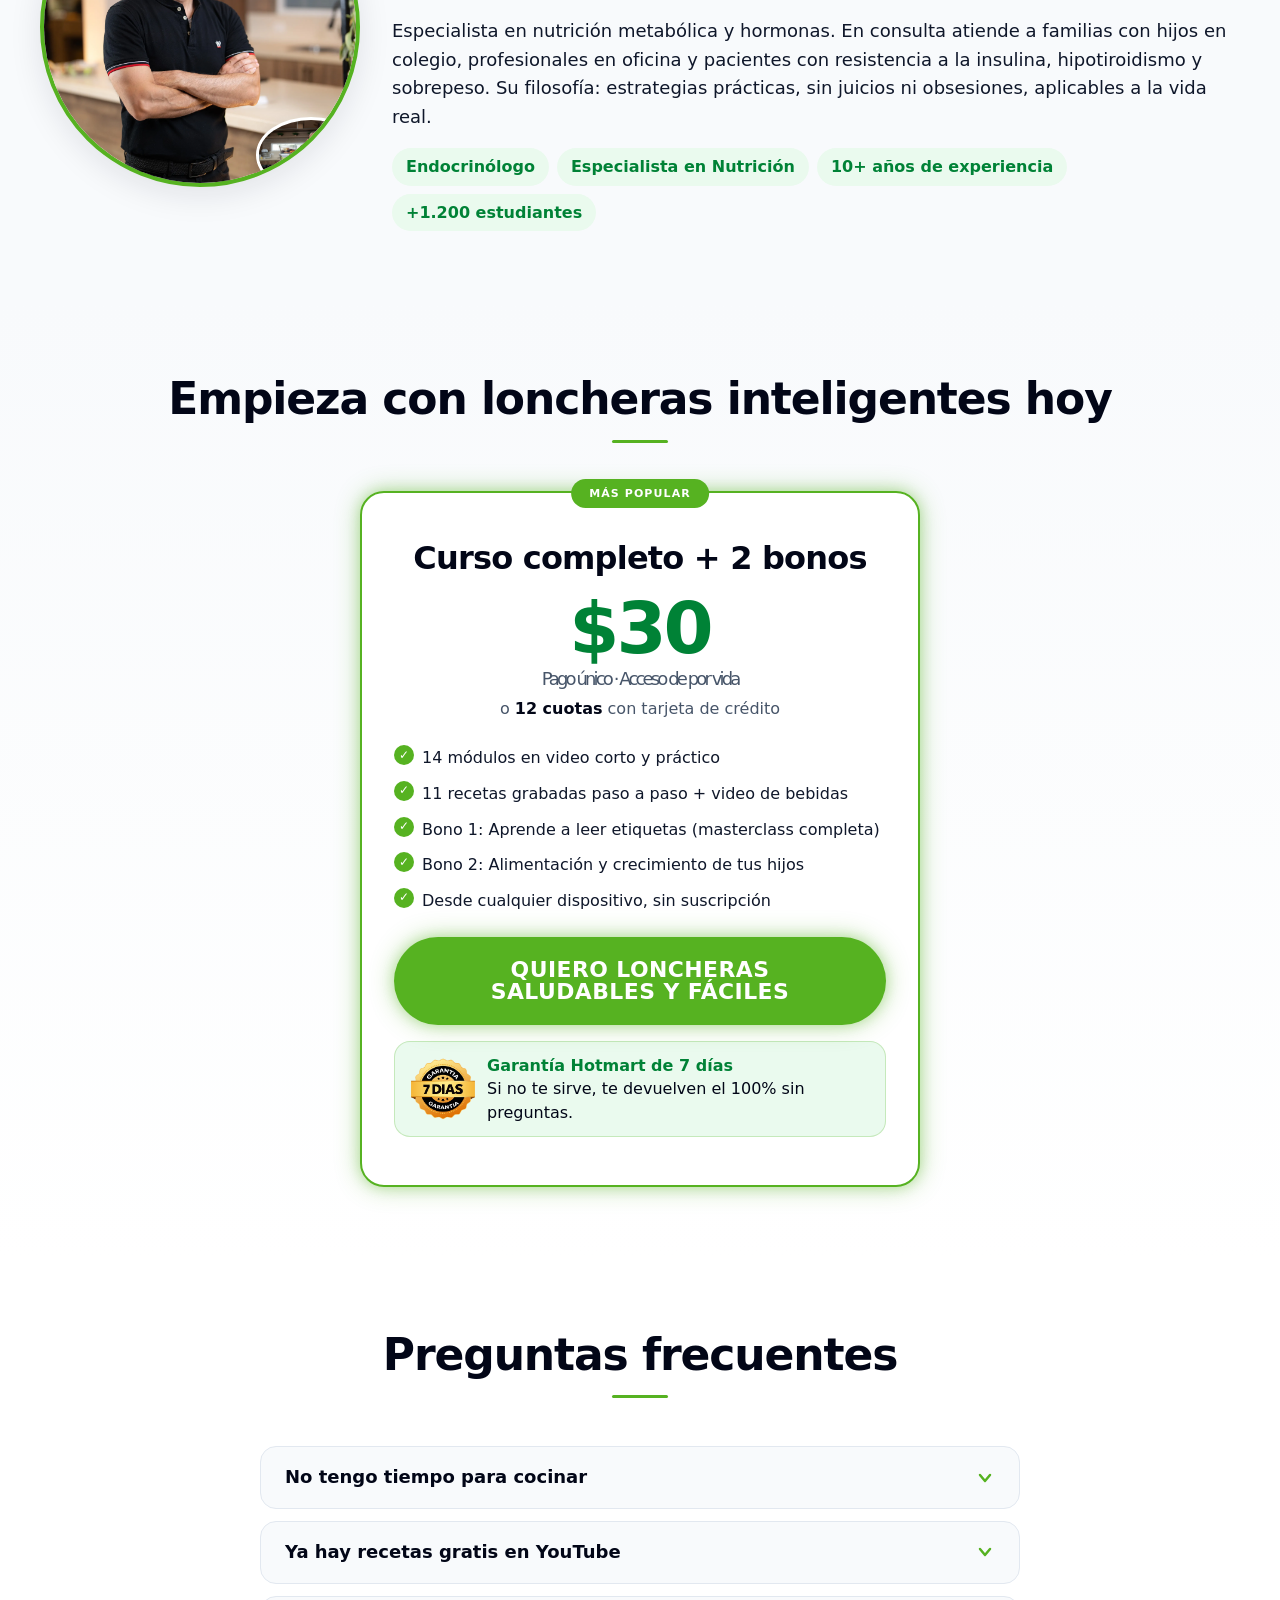
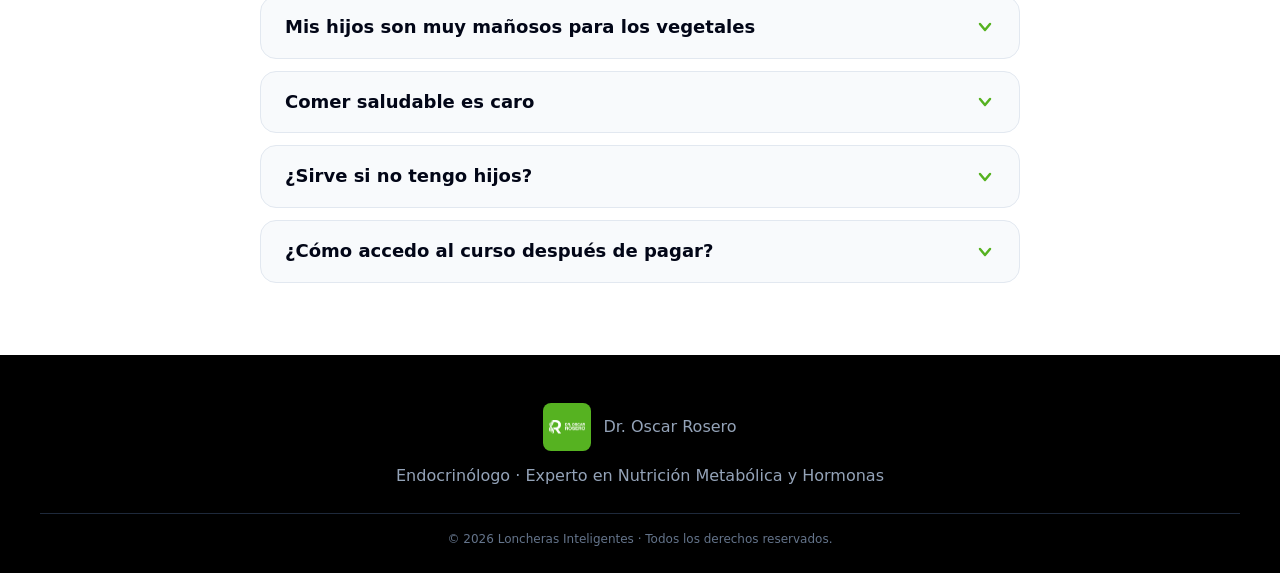
==== commit f7c34308: "Test 3+1 extendido: página /test-3-1/ con 6 preguntas + captura email + endpoint Brevo+Make + setup-" ====
--- a/index.html
+++ b/index.html
@@ -42,10 +42,10 @@
        Si quedan vacíos, los scripts no se inyectan (cero costo). -->
   <script>
     window.LI_CONFIG = {
-      clarityId: "",                     // Microsoft Clarity → https://clarity.microsoft.com/
+      clarityId: "wo8tzv90qg",           // ✅ Microsoft Clarity activo
       metaPixelId: "",                   // Meta Pixel → Meta Business Manager
       ga4Id: "",                         // Google Analytics 4 → ga4.dev/your-id
-      hotmartProductId: "K100999555X"    // Tu producto en Hotmart (no cambiar)
+      hotmartProductId: "K100999555X"    // Tu producto en Hotmart
     };
   </script>
 
@@ -654,6 +654,7 @@
           <h2 id="test-title">¿Tu lonchera de hoy cumple la Regla 3+1?</h2>
           <div class="divider-dot"></div>
           <p>Responde con la lonchera que preparaste hoy (o pensabas preparar). Diagnóstico inmediato del Dr. Rosero — sin email, sin trampas.</p>
+          <p style="font-size:var(--fs-sm);margin-top:8px"><a href="test-3-1/" style="color:var(--brand-dark);text-decoration:underline">¿Quieres el diagnóstico completo + plan personalizado al email? Hacer el test extendido →</a></p>
         </div>
 
         <form class="test" id="test-3plus1" novalidate>
--- a/styles/styles.css
+++ b/styles/styles.css
@@ -1606,3 +1606,101 @@
   /* H2 más compactos en mobile */
   .section-head h2 { font-size: clamp(1.5rem, 1.2rem + 1.4vw, 2rem); }
 }
+
+/* === TEST EXTENDED (página /test-3-1/) ================== */
+.test-extended-page .hero { padding: var(--sp-7) 0 var(--sp-5); min-height: auto; }
+.test-extended { padding: var(--sp-6); }
+.test-extended .test-step {
+  background: var(--paper-soft);
+  border: 1px solid var(--paper-line);
+  border-radius: var(--radius-lg);
+  padding: var(--sp-5);
+  margin-bottom: var(--sp-5);
+}
+.test-step__num {
+  display: inline-block;
+  font-size: 11px;
+  font-weight: 700;
+  letter-spacing: 0.08em;
+  text-transform: uppercase;
+  color: var(--brand-dark);
+  margin-bottom: var(--sp-2);
+}
+.test-step h3 { font-size: var(--fs-lg); margin: 0 0 var(--sp-2); }
+.test-step__hint { font-size: 13px; color: var(--ink-muted); margin: 0 0 var(--sp-4); }
+.test-options { display: grid; gap: 8px; }
+.test-option {
+  display: flex;
+  align-items: center;
+  gap: 12px;
+  padding: 12px 14px;
+  background: #fff;
+  border: 2px solid var(--paper-line);
+  border-radius: var(--radius);
+  cursor: pointer;
+  transition: border-color var(--t-fast) var(--ease), background var(--t-fast) var(--ease);
+}
+.test-option:hover { border-color: rgba(86, 178, 33, 0.45); background: #fbfdfa; }
+.test-option input[type="radio"] {
+  appearance: none;
+  -webkit-appearance: none;
+  width: 20px; height: 20px;
+  border: 2px solid var(--paper-line);
+  border-radius: 50%;
+  flex-shrink: 0;
+  cursor: pointer;
+  margin: 0;
+}
+.test-option input[type="radio"]:checked { border-color: var(--brand); border-width: 6px; }
+.test-option:has(input:checked) {
+  border-color: var(--brand);
+  background: var(--brand-soft);
+}
+.test-option--neg:has(input:checked) {
+  border-color: var(--coral);
+  background: var(--coral-soft);
+}
+.test-option--neg input[type="radio"]:checked { border-color: var(--coral); }
+.test-option span { font-size: 14px; color: var(--ink); }
+
+.test-fields { display: grid; gap: var(--sp-3); }
+.test-field { display: flex; flex-direction: column; gap: 6px; }
+.test-field span { font-size: 13px; font-weight: 600; color: var(--ink); }
+.test-field input[type="text"],
+.test-field input[type="email"] {
+  background: #fff;
+  border: 2px solid var(--paper-line);
+  border-radius: var(--radius);
+  padding: 12px 14px;
+  font: inherit;
+  font-size: 15px;
+  color: var(--ink);
+  transition: border-color var(--t-fast) var(--ease), box-shadow var(--t-fast) var(--ease);
+}
+.test-field input:focus {
+  outline: none;
+  border-color: var(--brand);
+  box-shadow: 0 0 0 4px rgba(86, 178, 33, 0.15);
+}
+
+.test__email-confirm {
+  background: var(--brand-soft);
+  border: 1px solid rgba(86, 178, 33, 0.3);
+  border-radius: var(--radius);
+  padding: 12px 16px;
+  font-size: 14px;
+  color: var(--brand-dark);
+  margin-top: var(--sp-3);
+}
+
+.test__extras {
+  margin-top: var(--sp-3);
+  padding: var(--sp-3) var(--sp-4);
+  background: var(--brand-soft);
+  border-radius: var(--radius);
+}
+
+@media (max-width: 640px) {
+  .test-extended { padding: var(--sp-4); }
+  .test-extended .test-step { padding: var(--sp-4); margin-bottom: var(--sp-4); }
+}
